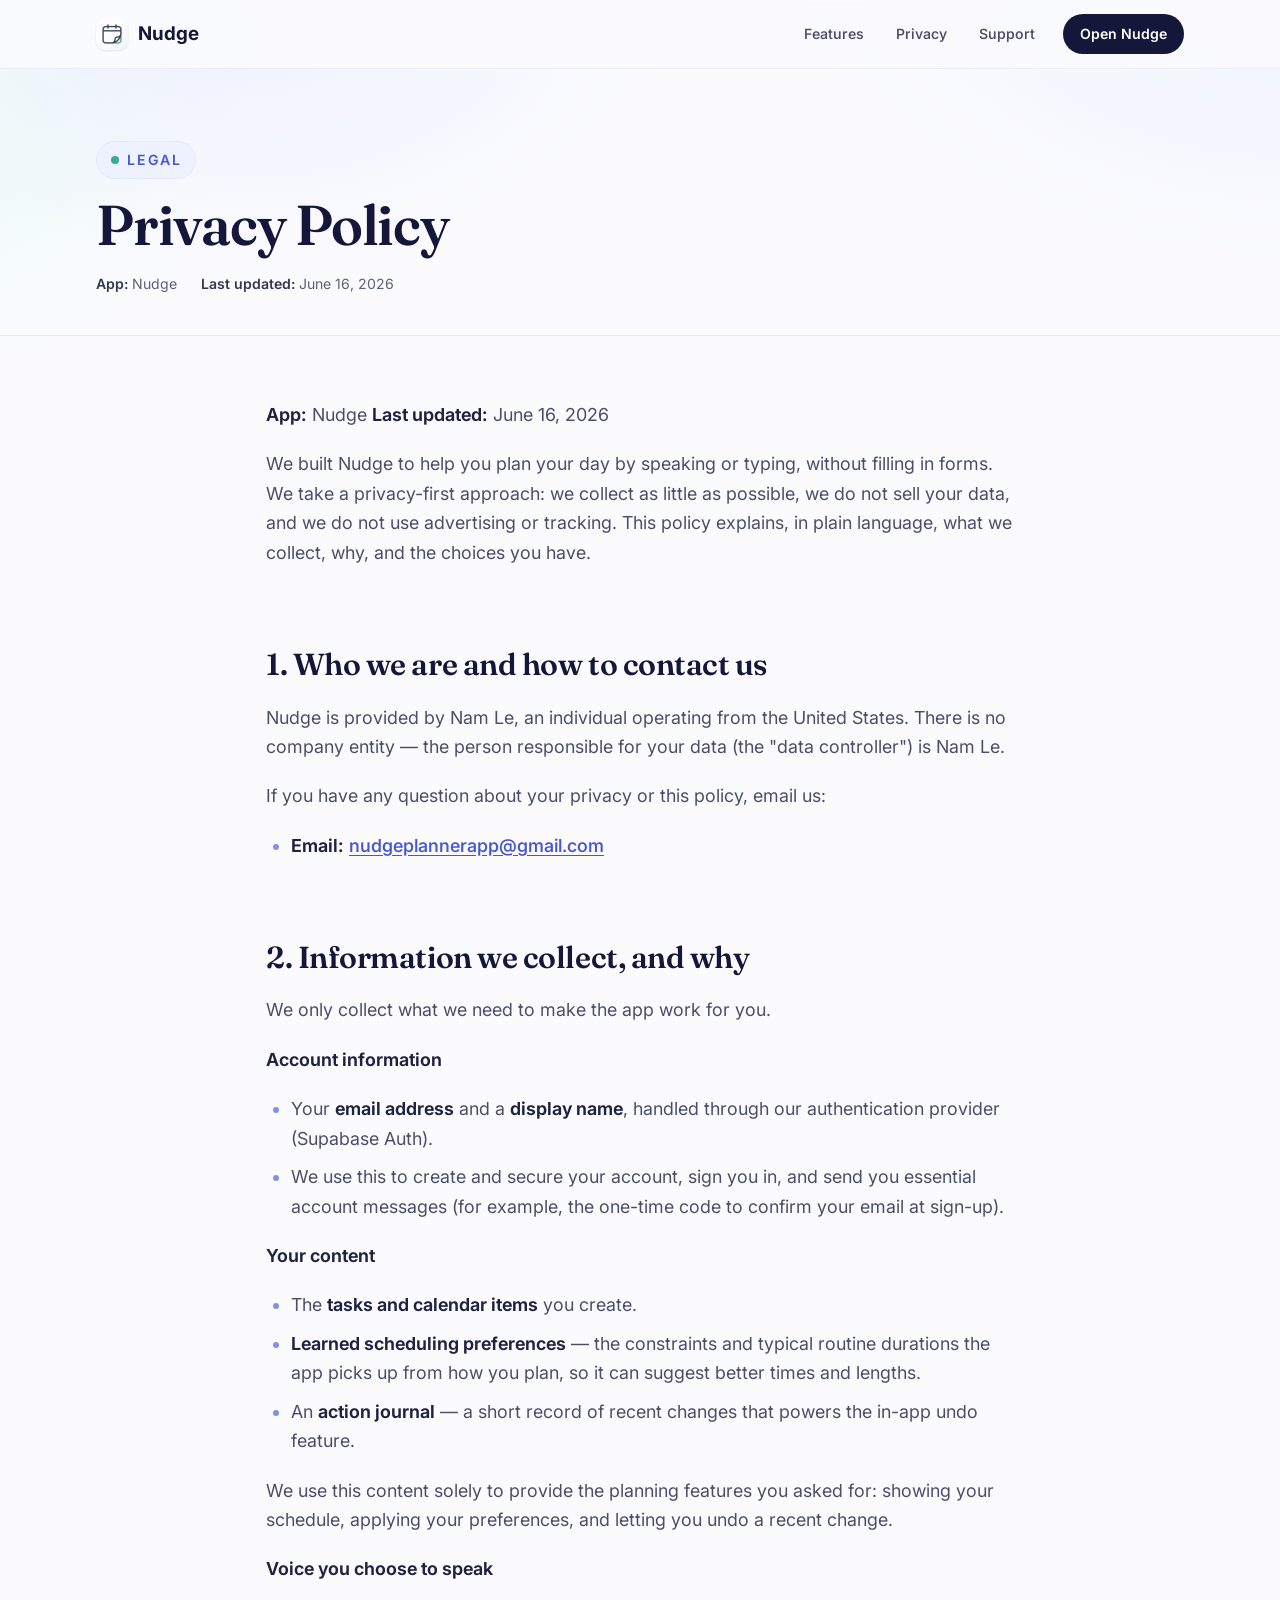
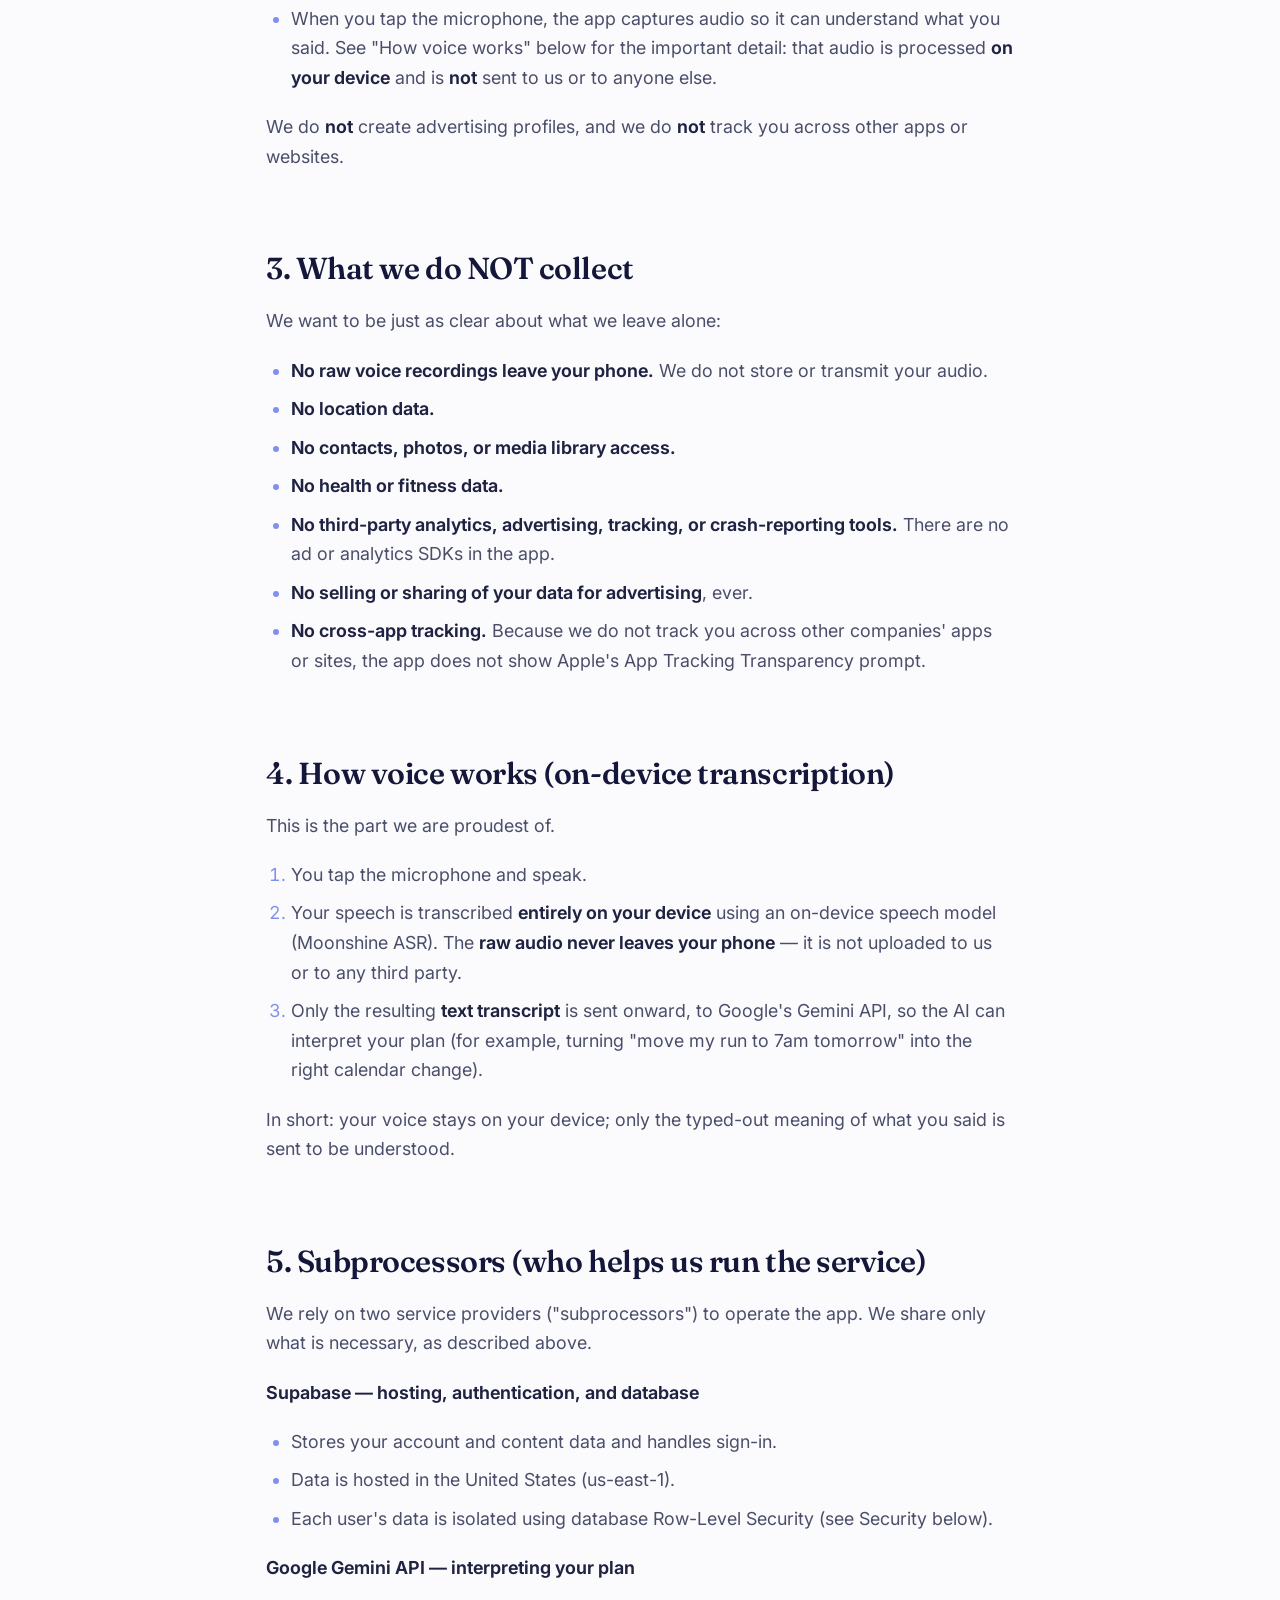
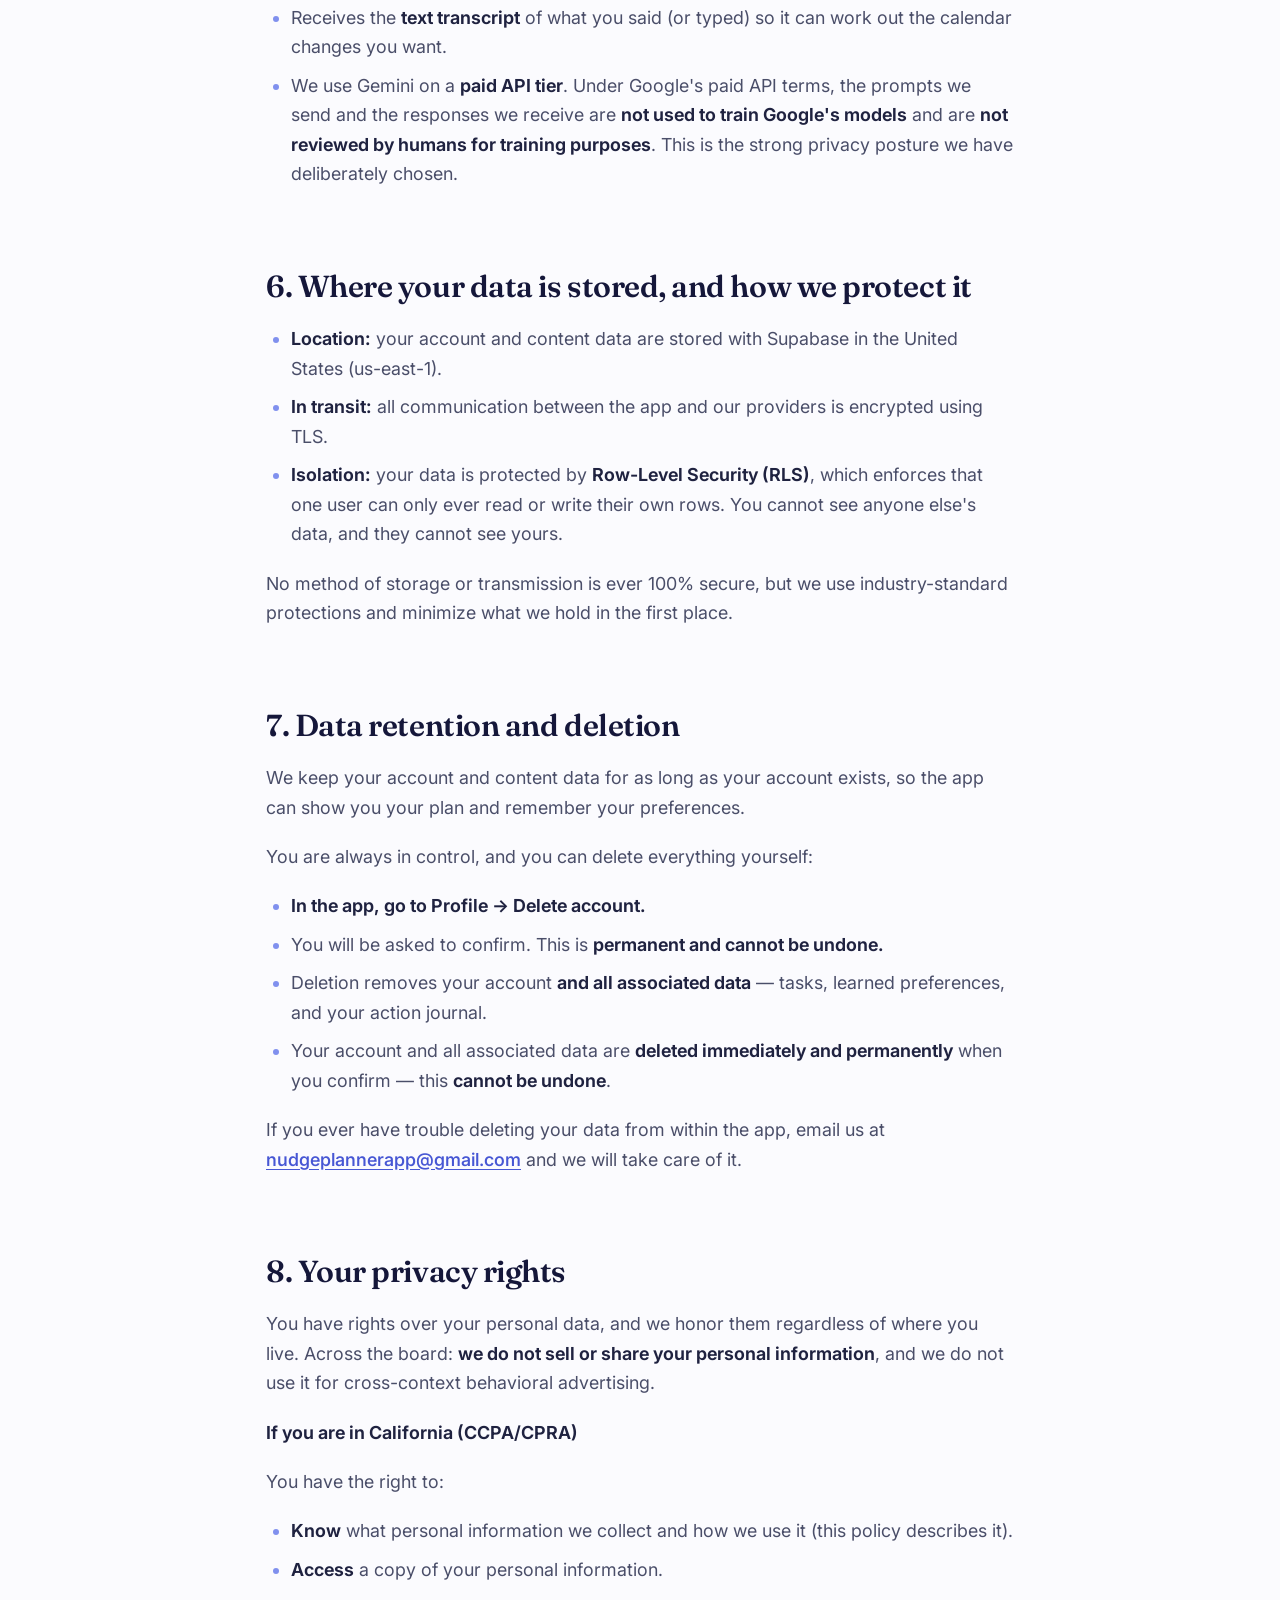
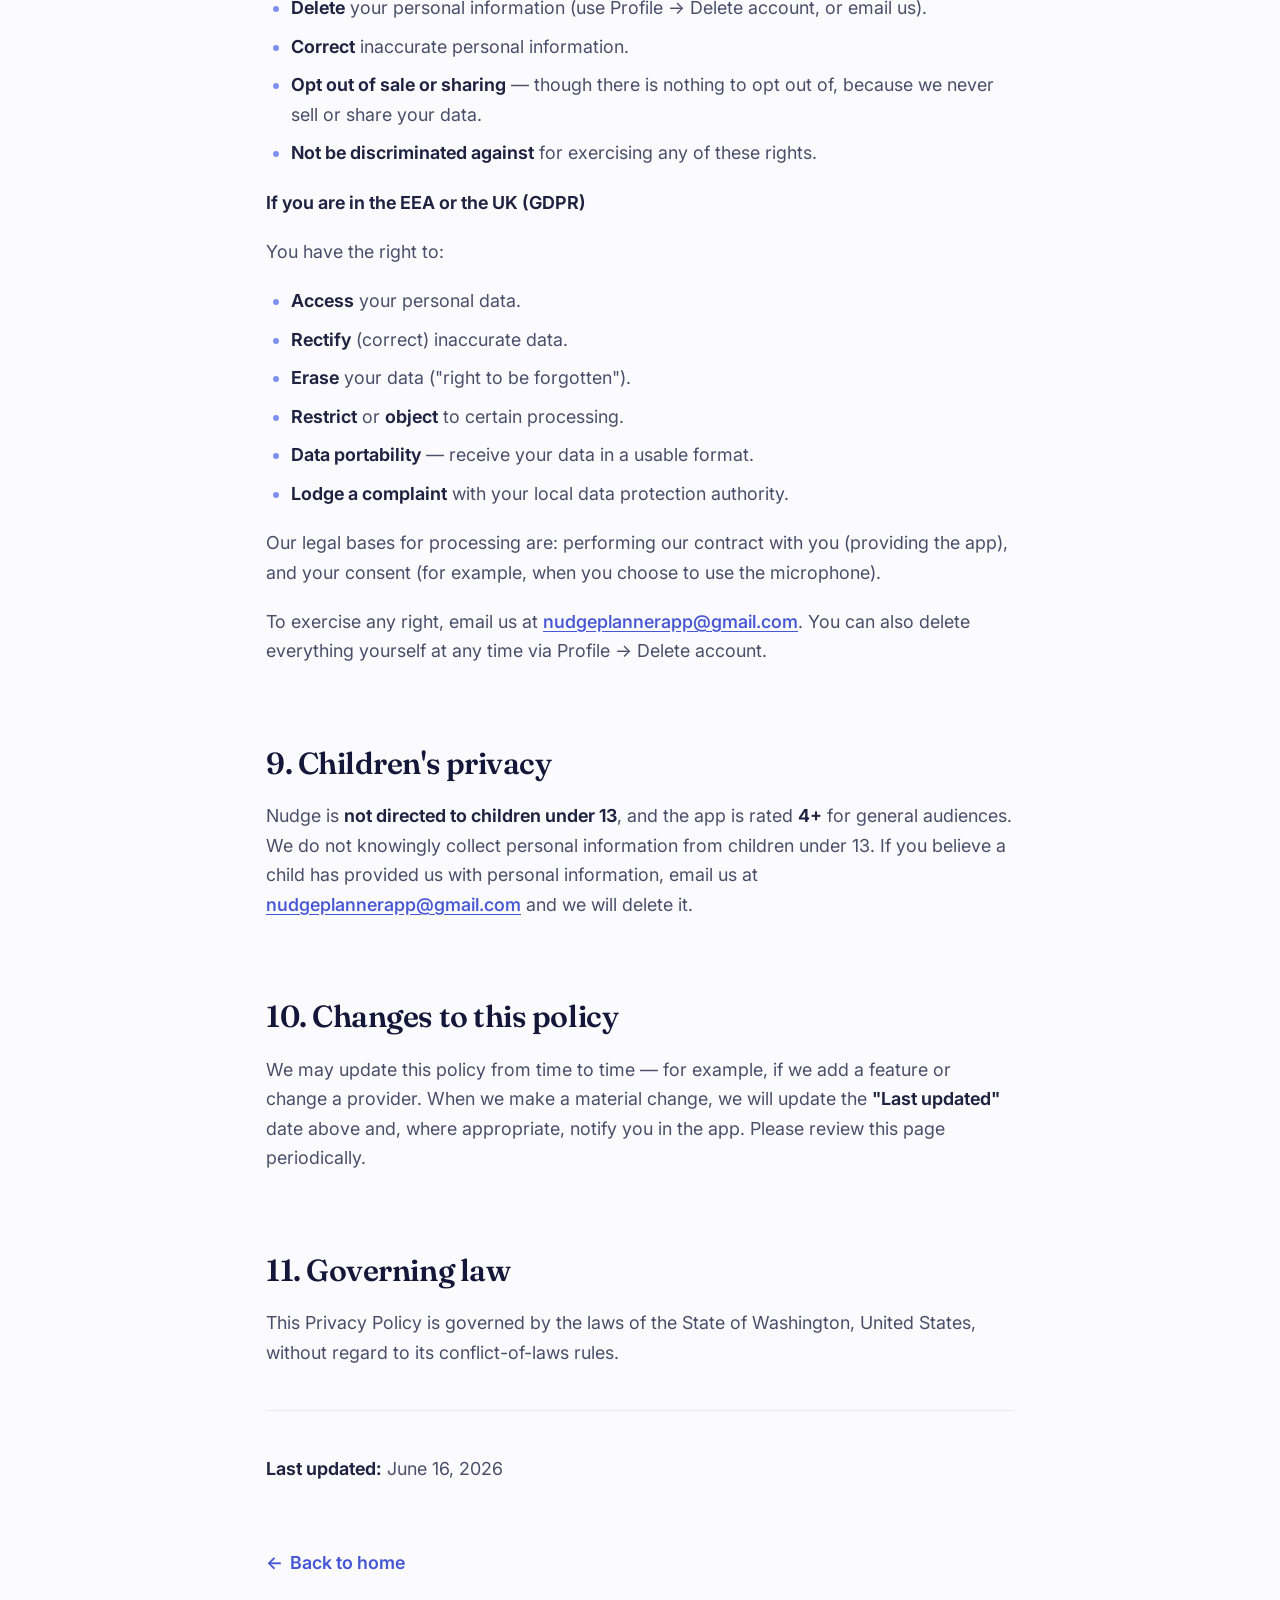
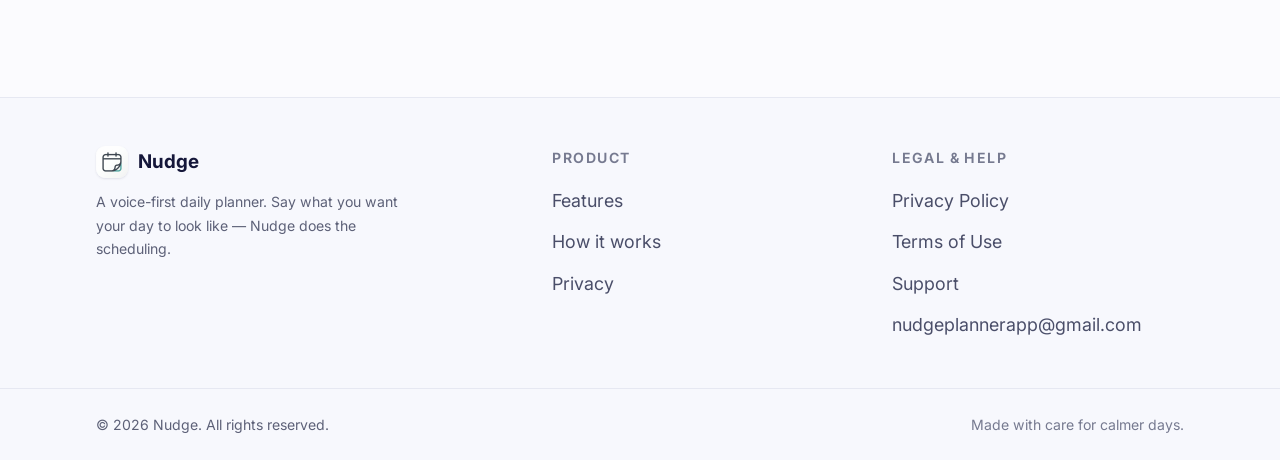
==== privacy.html @ 88c86b54 "Initial publish: Nudge site (privacy, terms, support, landing) Static GitHub Pages site for App Stor" ====
<!doctype html>
<html lang="en">
<head>
  <meta charset="utf-8" />
  <meta name="viewport" content="width=device-width, initial-scale=1" />

  <title>Privacy Policy — Nudge</title>
  <meta name="description" content="How Nudge handles your data: privacy-first, on-device voice transcription, no ads or tracking, and your data never sold." />
  <link rel="canonical" href="https://namle05.github.io/nudge-site/privacy.html" />
  <meta name="theme-color" content="#5E72E4" />
  <meta name="color-scheme" content="light" />

  <link rel="icon" type="image/png" href="assets/favicon.png" sizes="512x512" />
  <link rel="icon" type="image/png" href="assets/favicon-32.png" sizes="32x32" />
  <link rel="apple-touch-icon" href="assets/apple-touch-icon.png" />

  <meta property="og:type" content="article" />
  <meta property="og:site_name" content="Nudge" />
  <meta property="og:title" content="Privacy Policy — Nudge" />
  <meta property="og:description" content="How Nudge handles your data: privacy-first, on-device voice transcription, no ads or tracking, and your data never sold." />
  <meta property="og:url" content="https://namle05.github.io/nudge-site/privacy.html" />
  <meta property="og:image" content="https://namle05.github.io/nudge-site/assets/og-image.png" />
  <meta property="og:image:width" content="1200" />
  <meta property="og:image:height" content="630" />
  <meta property="og:image:alt" content="Nudge — plan your day by voice." />

  <meta name="twitter:card" content="summary_large_image" />
  <meta name="twitter:title" content="Privacy Policy — Nudge" />
  <meta name="twitter:description" content="How Nudge handles your data: privacy-first, on-device voice transcription, no ads or tracking, and your data never sold." />
  <meta name="twitter:image" content="https://namle05.github.io/nudge-site/assets/og-image.png" />
  <meta name="twitter:image:alt" content="Nudge — plan your day by voice." />

  <link rel="preconnect" href="https://fonts.googleapis.com" />
  <link rel="preconnect" href="https://fonts.gstatic.com" crossorigin />
  <link href="https://fonts.googleapis.com/css2?family=Fraunces:ital,opsz,wght@0,9..144,400..650;1,9..144,400..600&family=Inter:wght@400;500;550;600;650;700&display=swap" rel="stylesheet" />

  <link rel="stylesheet" href="styles.css" />
</head>
<body>
  <a class="skip-link" href="#main">Skip to content</a>

  <header class="site-header">
    <div class="container">
      <a class="brand" href="index.html" aria-label="Nudge — home">
        <img src="assets/icon.png" alt="" width="32" height="32" />
        <span>Nudge</span>
      </a>
      <nav class="site-nav" aria-label="Primary">
        <a class="nav-secondary" href="index.html#features">Features</a>
        <a class="nav-secondary" href="privacy.html">Privacy</a>
        <a class="nav-secondary" href="support.html">Support</a>
        <a class="nav-cta" href="index.html">Open Nudge</a>
      </nav>
    </div>
  </header>

  <main id="main">
    <section class="page-hero" aria-labelledby="page-title">
      <div class="container">
        <span class="eyebrow"><span class="dot" aria-hidden="true"></span> Legal</span>
        <h1 id="page-title">Privacy Policy</h1>
        <div class="meta"><span><b>App:</b> Nudge</span><span><b>Last updated:</b> June 16, 2026</span></div>
      </div>
    </section>
    <article class="prose">
<p><strong>App:</strong> Nudge <strong>Last updated:</strong> June 16, 2026</p>
<p>We built Nudge to help you plan your day by speaking or typing, without filling in forms. We take a privacy-first approach: we collect as little as possible, we do not sell your data, and we do not use advertising or tracking. This policy explains, in plain language, what we collect, why, and the choices you have.</p>
<h2>1. Who we are and how to contact us</h2>
<p>Nudge is provided by Nam Le, an individual operating from the United States. There is no company entity — the person responsible for your data (the "data controller") is Nam Le.</p>
<p>If you have any question about your privacy or this policy, email us:</p>
<ul>
<li><strong>Email:</strong> <a href="mailto:nudgeplannerapp@gmail.com">nudgeplannerapp@gmail.com</a></li>
</ul>
<h2>2. Information we collect, and why</h2>
<p>We only collect what we need to make the app work for you.</p>
<p><strong>Account information</strong></p>
<ul>
<li>Your <strong>email address</strong> and a <strong>display name</strong>, handled through our authentication provider (Supabase Auth).</li>
<li>We use this to create and secure your account, sign you in, and send you essential account messages (for example, the one-time code to confirm your email at sign-up).</li>
</ul>
<p><strong>Your content</strong></p>
<ul>
<li>The <strong>tasks and calendar items</strong> you create.</li>
<li><strong>Learned scheduling preferences</strong> — the constraints and typical routine durations the app picks up from how you plan, so it can suggest better times and lengths.</li>
<li>An <strong>action journal</strong> — a short record of recent changes that powers the in-app undo feature.</li>
</ul>
<p>We use this content solely to provide the planning features you asked for: showing your schedule, applying your preferences, and letting you undo a recent change.</p>
<p><strong>Voice you choose to speak</strong></p>
<ul>
<li>When you tap the microphone, the app captures audio so it can understand what you said. See "How voice works" below for the important detail: that audio is processed <strong>on your device</strong> and is <strong>not</strong> sent to us or to anyone else.</li>
</ul>
<p>We do <strong>not</strong> create advertising profiles, and we do <strong>not</strong> track you across other apps or websites.</p>
<h2>3. What we do NOT collect</h2>
<p>We want to be just as clear about what we leave alone:</p>
<ul>
<li><strong>No raw voice recordings leave your phone.</strong> We do not store or transmit your audio.</li>
<li><strong>No location data.</strong></li>
<li><strong>No contacts, photos, or media library access.</strong></li>
<li><strong>No health or fitness data.</strong></li>
<li><strong>No third-party analytics, advertising, tracking, or crash-reporting tools.</strong> There are no ad or analytics SDKs in the app.</li>
<li><strong>No selling or sharing of your data for advertising</strong>, ever.</li>
<li><strong>No cross-app tracking.</strong> Because we do not track you across other companies' apps or sites, the app does not show Apple's App Tracking Transparency prompt.</li>
</ul>
<h2>4. How voice works (on-device transcription)</h2>
<p>This is the part we are proudest of.</p>
<ol>
<li>You tap the microphone and speak.</li>
<li>Your speech is transcribed <strong>entirely on your device</strong> using an on-device speech model (Moonshine ASR). The <strong>raw audio never leaves your phone</strong> — it is not uploaded to us or to any third party.</li>
<li>Only the resulting <strong>text transcript</strong> is sent onward, to Google's Gemini API, so the AI can interpret your plan (for example, turning "move my run to 7am tomorrow" into the right calendar change).</li>
</ol>
<p>In short: your voice stays on your device; only the typed-out meaning of what you said is sent to be understood.</p>
<h2>5. Subprocessors (who helps us run the service)</h2>
<p>We rely on two service providers ("subprocessors") to operate the app. We share only what is necessary, as described above.</p>
<p><strong>Supabase — hosting, authentication, and database</strong></p>
<ul>
<li>Stores your account and content data and handles sign-in.</li>
<li>Data is hosted in the United States (us-east-1).</li>
<li>Each user's data is isolated using database Row-Level Security (see Security below).</li>
</ul>
<p><strong>Google Gemini API — interpreting your plan</strong></p>
<ul>
<li>Receives the <strong>text transcript</strong> of what you said (or typed) so it can work out the calendar changes you want.</li>
<li>We use Gemini on a <strong>paid API tier</strong>. Under Google's paid API terms, the prompts we send and the responses we receive are <strong>not used to train Google's models</strong> and are <strong>not reviewed by humans for training purposes</strong>. This is the strong privacy posture we have deliberately chosen.</li>
</ul>
<h2>6. Where your data is stored, and how we protect it</h2>
<ul>
<li><strong>Location:</strong> your account and content data are stored with Supabase in the United States (us-east-1).</li>
<li><strong>In transit:</strong> all communication between the app and our providers is encrypted using TLS.</li>
<li><strong>Isolation:</strong> your data is protected by <strong>Row-Level Security (RLS)</strong>, which enforces that one user can only ever read or write their own rows. You cannot see anyone else's data, and they cannot see yours.</li>
</ul>
<p>No method of storage or transmission is ever 100% secure, but we use industry-standard protections and minimize what we hold in the first place.</p>
<h2>7. Data retention and deletion</h2>
<p>We keep your account and content data for as long as your account exists, so the app can show you your plan and remember your preferences.</p>
<p>You are always in control, and you can delete everything yourself:</p>
<ul>
<li><strong>In the app, go to Profile → Delete account.</strong></li>
<li>You will be asked to confirm. This is <strong>permanent and cannot be undone.</strong></li>
<li>Deletion removes your account <strong>and all associated data</strong> — tasks, learned preferences, and your action journal.</li>
<li>Your account and all associated data are <strong>deleted immediately and permanently</strong> when you confirm — this <strong>cannot be undone</strong>.</li>
</ul>
<p>If you ever have trouble deleting your data from within the app, email us at <a href="mailto:nudgeplannerapp@gmail.com">nudgeplannerapp@gmail.com</a> and we will take care of it.</p>
<h2>8. Your privacy rights</h2>
<p>You have rights over your personal data, and we honor them regardless of where you live. Across the board: <strong>we do not sell or share your personal information</strong>, and we do not use it for cross-context behavioral advertising.</p>
<p><strong>If you are in California (CCPA/CPRA)</strong></p>
<p>You have the right to:</p>
<ul>
<li><strong>Know</strong> what personal information we collect and how we use it (this policy describes it).</li>
<li><strong>Access</strong> a copy of your personal information.</li>
<li><strong>Delete</strong> your personal information (use Profile → Delete account, or email us).</li>
<li><strong>Correct</strong> inaccurate personal information.</li>
<li><strong>Opt out of sale or sharing</strong> — though there is nothing to opt out of, because we never sell or share your data.</li>
<li><strong>Not be discriminated against</strong> for exercising any of these rights.</li>
</ul>
<p><strong>If you are in the EEA or the UK (GDPR)</strong></p>
<p>You have the right to:</p>
<ul>
<li><strong>Access</strong> your personal data.</li>
<li><strong>Rectify</strong> (correct) inaccurate data.</li>
<li><strong>Erase</strong> your data ("right to be forgotten").</li>
<li><strong>Restrict</strong> or <strong>object</strong> to certain processing.</li>
<li><strong>Data portability</strong> — receive your data in a usable format.</li>
<li><strong>Lodge a complaint</strong> with your local data protection authority.</li>
</ul>
<p>Our legal bases for processing are: performing our contract with you (providing the app), and your consent (for example, when you choose to use the microphone).</p>
<p>To exercise any right, email us at <a href="mailto:nudgeplannerapp@gmail.com">nudgeplannerapp@gmail.com</a>. You can also delete everything yourself at any time via Profile → Delete account.</p>
<h2>9. Children's privacy</h2>
<p>Nudge is <strong>not directed to children under 13</strong>, and the app is rated <strong>4+</strong> for general audiences. We do not knowingly collect personal information from children under 13. If you believe a child has provided us with personal information, email us at <a href="mailto:nudgeplannerapp@gmail.com">nudgeplannerapp@gmail.com</a> and we will delete it.</p>
<h2>10. Changes to this policy</h2>
<p>We may update this policy from time to time — for example, if we add a feature or change a provider. When we make a material change, we will update the <strong>"Last updated"</strong> date above and, where appropriate, notify you in the app. Please review this page periodically.</p>
<h2>11. Governing law</h2>
<p>This Privacy Policy is governed by the laws of the State of Washington, United States, without regard to its conflict-of-laws rules.</p>
<hr />
<p><strong>Last updated:</strong> June 16, 2026</p>
    </article>
    <div class="prose-foot">
      <a href="index.html"><span aria-hidden="true">&larr;</span> Back to home</a>
    </div>

  </main>

  <footer class="site-footer">
    <div class="container">
      <div class="footer-brand">
        <a class="brand" href="index.html" aria-label="Nudge — home">
          <img src="assets/icon.png" alt="" width="32" height="32" />
          <span>Nudge</span>
        </a>
        <p>A voice-first daily planner. Say what you want your day to look like — Nudge does the scheduling.</p>
      </div>
      <nav class="footer-col" aria-label="Product">
        <h4>Product</h4>
        <ul>
          <li><a href="index.html#features">Features</a></li>
          <li><a href="index.html#how-title">How it works</a></li>
          <li><a href="index.html#privacy">Privacy</a></li>
        </ul>
      </nav>
      <nav class="footer-col" aria-label="Legal and help">
        <h4>Legal &amp; help</h4>
        <ul>
          <li><a href="privacy.html">Privacy Policy</a></li>
          <li><a href="terms.html">Terms of Use</a></li>
          <li><a href="support.html">Support</a></li>
          <li><a href="mailto:nudgeplannerapp@gmail.com">nudgeplannerapp@gmail.com</a></li>
        </ul>
      </nav>
    </div>
    <div class="footer-bottom">
      <div class="container">
        <p>&copy; 2026 Nudge. All rights reserved.</p>
        <span class="made">Made with care for calmer days.</span>
      </div>
    </div>
  </footer>
</body>
</html>
---- styles.css ----
/* ==========================================================================
   Nudge — marketing + legal site
   Hand-crafted design system. One stylesheet, no framework.

   Brand: clean near-white canvas, indigo/periwinkle accent (#5E72E4 / #8FA0F0),
   a gentle teal warmth borrowed from the app icon. Tone: calm, inclusive,
   neurodiversity-friendly — generous whitespace, soft pastel gradients,
   big readable type, large rounded shapes.
   Type: Fraunces (display serif, optical) for headings, Inter for body/UI.
   ========================================================================== */

/* ---- 1. Design tokens --------------------------------------------------- */
:root {
  /* Brand */
  --indigo-700: #3A47B8;
  --indigo-600: #4757D4;
  --indigo-500: #5E72E4; /* primary accent */
  --indigo-400: #8090ee;
  --indigo-300: #8FA0F0; /* light accent */
  --indigo-100: #E3E7FE;
  --indigo-050: #EEF1FF;

  --teal-600:   #2F8C77;
  --teal-500:   #3FA88E;
  --teal-300:   #8FD8C7;
  --teal-050:   #E8FBF3;

  /* Ink + surface (near-white canvas, deep slate ink — AA+ on white) */
  --ink-900:    #15173A; /* headings */
  --ink-800:    #1F2240;
  --ink-700:    #34384f; /* strong body */
  --ink-600:    #4A4E69; /* body */
  --ink-500:    #5d6178; /* muted, still >= 4.5:1 on white */
  --ink-400:    #767a90; /* subtle, for large/secondary text */

  --bg:         #FBFBFE; /* page canvas */
  --surface:    #FFFFFF; /* cards */
  --surface-2:  #F5F6FC; /* sunken / alt sections */
  --border:     #E6E8F2;
  --border-2:   #D8DBEC;

  /* Functional */
  --focus:      #2840d0;     /* focus ring — high contrast on light */
  --shadow-sm:  0 1px 2px rgba(21,23,58,.05), 0 1px 3px rgba(21,23,58,.05);
  --shadow-md:  0 10px 30px -12px rgba(21,23,58,.18);
  --shadow-lg:  0 30px 70px -28px rgba(94,114,228,.40);

  /* Type scale — modular, ~1.22 (minor third-ish), fluid via clamp */
  --font-display: "Fraunces", Georgia, "Times New Roman", serif;
  --font-sans: "Inter", -apple-system, BlinkMacSystemFont, "Segoe UI", Roboto,
    Helvetica, Arial, sans-serif;

  --step--1: clamp(0.82rem, 0.80rem + 0.10vw, 0.88rem);
  --step-0:  clamp(1.00rem, 0.96rem + 0.20vw, 1.125rem);
  --step-1:  clamp(1.20rem, 1.12rem + 0.40vw, 1.45rem);
  --step-2:  clamp(1.45rem, 1.30rem + 0.75vw, 1.95rem);
  --step-3:  clamp(1.80rem, 1.55rem + 1.25vw, 2.70rem);
  --step-4:  clamp(2.20rem, 1.75rem + 2.20vw, 3.70rem);
  --step-5:  clamp(2.70rem, 2.00rem + 3.40vw, 4.90rem);

  /* Spacing scale (rem) */
  --sp-1: 0.25rem;
  --sp-2: 0.5rem;
  --sp-3: 0.75rem;
  --sp-4: 1rem;
  --sp-5: 1.5rem;
  --sp-6: 2rem;
  --sp-7: 3rem;
  --sp-8: 4rem;
  --sp-9: 6rem;
  --sp-10: 8rem;

  /* Radii */
  --r-sm: 10px;
  --r-md: 16px;
  --r-lg: 24px;
  --r-xl: 32px;
  --r-pill: 999px;

  /* Layout */
  --measure: 68ch;        /* prose width for legal pages */
  --container: 72rem;     /* ~1152px wide marketing container */
  --container-narrow: 48rem;
}

/* ---- 2. Reset / base ---------------------------------------------------- */
*,
*::before,
*::after { box-sizing: border-box; }

* { margin: 0; }

html {
  -webkit-text-size-adjust: 100%;
  scroll-behavior: smooth;
  /* offset anchor scrolling so headings clear the sticky header */
  scroll-padding-top: 5.5rem;
}

body {
  font-family: var(--font-sans);
  font-size: var(--step-0);
  line-height: 1.65;
  color: var(--ink-600);
  background-color: var(--bg);
  /* soft, calm ambient gradient blooms — barely-there pastels */
  background-image:
    radial-gradient(60rem 40rem at 102% -8%, var(--indigo-050) 0%, rgba(238,241,255,0) 55%),
    radial-gradient(48rem 38rem at -10% 8%, var(--teal-050) 0%, rgba(232,251,243,0) 50%);
  background-repeat: no-repeat;
  background-attachment: fixed;
  -webkit-font-smoothing: antialiased;
  -moz-osx-font-smoothing: grayscale;
  text-rendering: optimizeLegibility;
  font-feature-settings: "kern", "liga", "calt";
  min-height: 100vh;
}

img,
picture,
svg { display: block; max-width: 100%; }

a { color: var(--indigo-600); text-underline-offset: 0.18em; }
a:hover { color: var(--indigo-700); }

ul, ol { padding-left: 1.3em; }

strong, b { color: var(--ink-800); font-weight: 650; }

:focus-visible {
  outline: 3px solid var(--focus);
  outline-offset: 3px;
  border-radius: 6px;
}

/* skip link for keyboard / screen-reader users */
.skip-link {
  position: absolute;
  left: var(--sp-4);
  top: -4rem;
  z-index: 100;
  background: var(--ink-900);
  color: #fff;
  padding: 0.6rem 1rem;
  border-radius: var(--r-sm);
  font-weight: 600;
  text-decoration: none;
  transition: top 0.18s ease;
}
.skip-link:focus { top: var(--sp-4); color: #fff; }

.sr-only {
  position: absolute;
  width: 1px; height: 1px;
  padding: 0; margin: -1px;
  overflow: hidden; clip: rect(0 0 0 0);
  white-space: nowrap; border: 0;
}

/* ---- 3. Layout primitives ---------------------------------------------- */
.container {
  width: 100%;
  max-width: var(--container);
  margin-inline: auto;
  padding-inline: var(--sp-5);
}
@media (min-width: 48rem) {
  .container { padding-inline: var(--sp-6); }
}

.section { padding-block: clamp(3rem, 7vw, 6rem); }

/* ---- 4. Header / nav ---------------------------------------------------- */
.site-header {
  position: sticky;
  top: 0;
  z-index: 50;
  background: color-mix(in srgb, var(--bg) 82%, transparent);
  -webkit-backdrop-filter: saturate(160%) blur(14px);
  backdrop-filter: saturate(160%) blur(14px);
  border-bottom: 1px solid color-mix(in srgb, var(--border) 70%, transparent);
}
.site-header .container {
  display: flex;
  align-items: center;
  justify-content: space-between;
  gap: var(--sp-4);
  min-height: 4.25rem;
}
.brand {
  display: inline-flex;
  align-items: center;
  gap: 0.65rem;
  font-weight: 700;
  font-size: 1.18rem;
  letter-spacing: -0.01em;
  color: var(--ink-900);
  text-decoration: none;
}
.brand:hover { color: var(--ink-900); }
.brand img {
  width: 2rem;
  height: 2rem;
  border-radius: 9px;
  box-shadow: var(--shadow-sm);
}
.brand span { line-height: 1; }

.site-nav {
  display: flex;
  align-items: center;
  gap: clamp(0.5rem, 2vw, 1.75rem);
}
.site-nav a {
  color: var(--ink-600);
  text-decoration: none;
  font-weight: 550;
  font-size: var(--step--1);
  padding: 0.4rem 0.2rem;
  border-radius: 8px;
}
.site-nav a:hover { color: var(--indigo-600); }
.site-nav .nav-cta {
  background: var(--ink-900);
  color: #fff;
  padding: 0.55rem 1.05rem;
  border-radius: var(--r-pill);
  font-weight: 600;
}
.site-nav .nav-cta:hover {
  background: var(--indigo-600);
  color: #fff;
}
/* hide secondary links on very small screens, keep brand + CTA */
@media (max-width: 30rem) {
  .site-nav .nav-secondary { display: none; }
}

/* ---- 5. Buttons --------------------------------------------------------- */
.btn {
  display: inline-flex;
  align-items: center;
  justify-content: center;
  gap: 0.55rem;
  font-family: var(--font-sans);
  font-weight: 600;
  font-size: var(--step-0);
  line-height: 1;
  padding: 0.95rem 1.6rem;
  border-radius: var(--r-pill);
  border: 1px solid transparent;
  text-decoration: none;
  cursor: pointer;
  transition: transform 0.18s ease, background-color 0.18s ease,
    box-shadow 0.18s ease, border-color 0.18s ease, color 0.18s ease;
}
.btn-primary {
  background: var(--indigo-500);
  color: #fff;
  box-shadow: var(--shadow-md);
}
.btn-primary:hover {
  background: var(--indigo-600);
  color: #fff;
  transform: translateY(-2px);
  box-shadow: var(--shadow-lg);
}
.btn-ghost {
  background: var(--surface);
  color: var(--ink-800);
  border-color: var(--border-2);
}
.btn-ghost:hover {
  color: var(--ink-900);
  border-color: var(--indigo-300);
  background: #fff;
  transform: translateY(-2px);
}
.btn .arrow { transition: transform 0.18s ease; }
.btn:hover .arrow { transform: translateX(3px); }

/* ---- 6. Hero ------------------------------------------------------------ */
.hero { position: relative; overflow: hidden; }
.hero .container {
  display: grid;
  gap: clamp(2.5rem, 6vw, 4.5rem);
  padding-block: clamp(3rem, 8vw, 6.5rem) clamp(3rem, 7vw, 5.5rem);
}
@media (min-width: 60rem) {
  .hero .container {
    grid-template-columns: 1.05fr 0.95fr;
    align-items: center;
  }
}

.eyebrow {
  display: inline-flex;
  align-items: center;
  gap: 0.55rem;
  font-size: var(--step--1);
  font-weight: 600;
  letter-spacing: 0.12em;
  text-transform: uppercase;
  color: var(--indigo-600);
  background: var(--indigo-050);
  border: 1px solid var(--indigo-100);
  padding: 0.4rem 0.85rem;
  border-radius: var(--r-pill);
}
.eyebrow .dot {
  width: 0.5rem; height: 0.5rem; border-radius: 50%;
  background: var(--teal-500);
}

.hero h1 {
  font-family: var(--font-display);
  font-weight: 600;
  font-optical-sizing: auto;
  font-size: var(--step-5);
  line-height: 1.04;
  letter-spacing: -0.025em;
  color: var(--ink-900);
  margin-top: var(--sp-5);
}
.hero h1 .hl { color: var(--indigo-500); font-style: italic; }

.hero .lede {
  font-size: var(--step-1);
  line-height: 1.55;
  color: var(--ink-600);
  margin-top: var(--sp-5);
  max-width: 34ch;
}
.hero .cta-row {
  display: flex;
  flex-wrap: wrap;
  gap: var(--sp-4);
  margin-top: var(--sp-6);
}
.hero .reassure {
  margin-top: var(--sp-5);
  font-size: var(--step--1);
  color: var(--ink-500);
  display: inline-flex;
  align-items: center;
  gap: 0.5rem;
}
.hero .reassure svg { flex: none; }

/* ---- 6b. Hero visual: pure-CSS phone mockup ----------------------------- */
.hero-visual {
  position: relative;
  display: grid;
  place-items: center;
  isolation: isolate;
}
.hero-visual::before {
  /* soft halo behind the phone */
  content: "";
  position: absolute;
  inset: -8% -4%;
  z-index: -1;
  background:
    radial-gradient(40% 50% at 50% 42%, var(--indigo-100) 0%, rgba(227,231,254,0) 70%),
    radial-gradient(45% 42% at 72% 78%, var(--teal-050) 0%, rgba(232,251,243,0) 70%);
  filter: blur(2px);
}

.phone {
  width: min(20rem, 78vw);
  aspect-ratio: 9 / 18.6;
  background: linear-gradient(160deg, #fff 0%, #fbfbff 100%);
  border-radius: 2.6rem;
  border: 1px solid var(--border);
  box-shadow:
    0 2px 4px rgba(21,23,58,.04),
    0 40px 80px -34px rgba(94,114,228,.45),
    inset 0 1px 0 rgba(255,255,255,.9);
  padding: 0.7rem;
  position: relative;
}
.phone::after {
  /* speaker notch */
  content: "";
  position: absolute;
  top: 1.15rem;
  left: 50%;
  transform: translateX(-50%);
  width: 32%;
  height: 0.42rem;
  border-radius: var(--r-pill);
  background: var(--border-2);
}
.phone-screen {
  height: 100%;
  border-radius: 2rem;
  background: var(--surface-2);
  padding: 2rem 1.05rem 1.05rem;
  display: flex;
  flex-direction: column;
  overflow: hidden;
}
.phone-day {
  font-size: 0.72rem;
  font-weight: 600;
  letter-spacing: 0.04em;
  text-transform: uppercase;
  color: var(--ink-400);
}
.phone-title {
  font-family: var(--font-display);
  font-weight: 600;
  font-size: 1.15rem;
  color: var(--ink-900);
  margin-top: 0.1rem;
  margin-bottom: 0.9rem;
  letter-spacing: -0.01em;
}
.task {
  display: flex;
  align-items: center;
  gap: 0.7rem;
  background: var(--surface);
  border: 1px solid var(--border);
  border-radius: 14px;
  padding: 0.65rem 0.75rem;
  margin-bottom: 0.55rem;
  box-shadow: var(--shadow-sm);
}
.task .tick {
  width: 1.15rem; height: 1.15rem;
  border-radius: 7px;
  border: 2px solid var(--border-2);
  flex: none;
}
.task.done .tick {
  background: var(--teal-500);
  border-color: var(--teal-500);
  position: relative;
}
.task.done .tick::after {
  content: "";
  position: absolute;
  left: 0.32rem; top: 0.13rem;
  width: 0.28rem; height: 0.55rem;
  border: solid #fff;
  border-width: 0 2px 2px 0;
  transform: rotate(42deg);
}
.task .body { flex: 1 1 auto; min-width: 0; }
.task .t-name {
  font-size: 0.86rem; font-weight: 600; color: var(--ink-800);
  white-space: nowrap; overflow: hidden; text-overflow: ellipsis;
}
.task.done .t-name { color: var(--ink-400); text-decoration: line-through; }
.task .t-time { font-size: 0.72rem; color: var(--ink-400); }
.task .stripe {
  width: 0.28rem; align-self: stretch; border-radius: var(--r-pill);
  background: var(--indigo-300);
}
.task .stripe.teal { background: var(--teal-300); }
.task .stripe.deep { background: var(--indigo-500); }

.phone-mic {
  margin-top: auto;
  display: flex;
  align-items: center;
  gap: 0.6rem;
  background: var(--ink-900);
  color: #fff;
  border-radius: var(--r-pill);
  padding: 0.6rem 0.8rem;
  font-size: 0.8rem;
  font-weight: 550;
}
.phone-mic .mic-dot {
  width: 1.7rem; height: 1.7rem; border-radius: 50%; flex: none;
  background: var(--indigo-500);
  display: grid; place-items: center;
  position: relative;
}
.phone-mic .mic-dot svg { width: 0.85rem; height: 0.85rem; }
/* gentle listening pulse */
.phone-mic .mic-dot::before {
  content: "";
  position: absolute; inset: 0; border-radius: 50%;
  box-shadow: 0 0 0 0 rgba(94,114,228,.55);
  animation: pulse 2.6s ease-out infinite;
}
@keyframes pulse {
  0%   { box-shadow: 0 0 0 0 rgba(94,114,228,.5); }
  70%  { box-shadow: 0 0 0 0.7rem rgba(94,114,228,0); }
  100% { box-shadow: 0 0 0 0 rgba(94,114,228,0); }
}
.phone-quote {
  font-size: 0.78rem; color: var(--ink-500); font-style: italic;
  margin: 0.1rem 0 0.7rem; line-height: 1.4;
}
.phone-quote b { color: var(--indigo-600); font-style: normal; font-weight: 600; }

/* entrance: gentle rise/fade */
.rise { opacity: 0; transform: translateY(14px); animation: rise 0.8s cubic-bezier(.2,.7,.2,1) forwards; }
.rise.d1 { animation-delay: 0.05s; }
.rise.d2 { animation-delay: 0.13s; }
.rise.d3 { animation-delay: 0.21s; }
.rise.d4 { animation-delay: 0.29s; }
@keyframes rise { to { opacity: 1; transform: none; } }

/* ---- 7. Feature sections ------------------------------------------------ */
.section-head { max-width: 44rem; }
.section-head .kicker {
  font-size: var(--step--1);
  font-weight: 600;
  letter-spacing: 0.12em;
  text-transform: uppercase;
  color: var(--teal-600);
}
.section-head h2 {
  font-family: var(--font-display);
  font-weight: 600;
  font-size: var(--step-3);
  line-height: 1.12;
  letter-spacing: -0.02em;
  color: var(--ink-900);
  margin-top: var(--sp-3);
}
.section-head p {
  font-size: var(--step-1);
  color: var(--ink-600);
  margin-top: var(--sp-4);
}

.features {
  display: grid;
  gap: var(--sp-5);
  margin-top: var(--sp-7);
}
@media (min-width: 52rem) {
  .features { grid-template-columns: repeat(3, 1fr); gap: var(--sp-5); }
}

.feature {
  background: var(--surface);
  border: 1px solid var(--border);
  border-radius: var(--r-lg);
  padding: clamp(1.5rem, 3vw, 2.2rem);
  box-shadow: var(--shadow-sm);
  transition: transform 0.22s ease, box-shadow 0.22s ease, border-color 0.22s ease;
}
.feature:hover {
  transform: translateY(-4px);
  box-shadow: var(--shadow-md);
  border-color: var(--indigo-100);
}
.feature .glyph {
  width: 3rem; height: 3rem;
  border-radius: 14px;
  display: grid; place-items: center;
  margin-bottom: var(--sp-4);
  color: var(--indigo-600);
  background: var(--indigo-050);
  border: 1px solid var(--indigo-100);
}
.feature.teal .glyph {
  color: var(--teal-600);
  background: var(--teal-050);
  border-color: color-mix(in srgb, var(--teal-300) 50%, #fff);
}
.feature .glyph svg { width: 1.5rem; height: 1.5rem; }
.feature h3 {
  font-family: var(--font-display);
  font-size: var(--step-1);
  font-weight: 600;
  letter-spacing: -0.01em;
  color: var(--ink-900);
  line-height: 1.2;
}
.feature p {
  margin-top: var(--sp-3);
  color: var(--ink-600);
  font-size: var(--step-0);
}

/* alternating "how it works" band */
.band {
  background: var(--surface-2);
  border-block: 1px solid var(--border);
}
.steps {
  display: grid;
  gap: var(--sp-5);
  margin-top: var(--sp-7);
  counter-reset: step;
}
@media (min-width: 52rem) {
  .steps { grid-template-columns: repeat(3, 1fr); }
}
.step {
  position: relative;
  padding-top: var(--sp-5);
  border-top: 2px solid var(--border-2);
}
.step::before {
  counter-increment: step;
  content: counter(step, decimal-leading-zero);
  font-family: var(--font-display);
  font-weight: 600;
  font-size: var(--step-1);
  color: var(--indigo-500);
  letter-spacing: 0.02em;
}
.step h3 {
  font-size: var(--step-1);
  font-weight: 650;
  color: var(--ink-900);
  margin-top: var(--sp-2);
  letter-spacing: -0.01em;
}
.step p { margin-top: var(--sp-2); color: var(--ink-600); }

/* privacy highlight */
.assurance {
  display: grid;
  gap: var(--sp-6);
  align-items: center;
}
@media (min-width: 56rem) {
  .assurance { grid-template-columns: 0.9fr 1.1fr; gap: var(--sp-8); }
}
.assurance .card {
  background: linear-gradient(160deg, var(--indigo-500), var(--indigo-700));
  color: #fff;
  border-radius: var(--r-xl);
  padding: clamp(1.8rem, 4vw, 3rem);
  box-shadow: var(--shadow-lg);
}
.assurance .card .lock {
  width: 3.2rem; height: 3.2rem;
  border-radius: 16px;
  background: rgba(255,255,255,.16);
  display: grid; place-items: center;
  margin-bottom: var(--sp-4);
}
.assurance .card h2 {
  font-family: var(--font-display);
  font-weight: 600;
  font-size: var(--step-2);
  line-height: 1.15;
  color: #fff;
  letter-spacing: -0.015em;
}
.assurance .card p {
  margin-top: var(--sp-4);
  color: rgba(255,255,255,.86);
  font-size: var(--step-0);
}
.assurance .card a {
  color: #fff;
  font-weight: 600;
  text-decoration-color: rgba(255,255,255,.45);
}
.checklist { list-style: none; padding: 0; display: grid; gap: var(--sp-4); }
.checklist li {
  display: grid;
  grid-template-columns: auto 1fr;
  gap: var(--sp-4);
  align-items: start;
}
.checklist .ck {
  width: 1.9rem; height: 1.9rem; flex: none;
  border-radius: 9px;
  background: var(--teal-050);
  border: 1px solid color-mix(in srgb, var(--teal-300) 55%, #fff);
  color: var(--teal-600);
  display: grid; place-items: center;
  margin-top: 0.15rem;
}
.checklist .ck svg { width: 1.05rem; height: 1.05rem; }
.checklist h3 {
  font-size: var(--step-0);
  font-weight: 650;
  color: var(--ink-900);
}
.checklist p { color: var(--ink-600); font-size: var(--step-0); margin-top: 0.1rem; }

/* closing CTA */
.cta-band { text-align: center; }
.cta-band .inner {
  background: var(--surface);
  border: 1px solid var(--border);
  border-radius: var(--r-xl);
  padding: clamp(2.2rem, 6vw, 4rem);
  box-shadow: var(--shadow-md);
  position: relative;
  overflow: hidden;
}
.cta-band .inner::before {
  content: "";
  position: absolute; inset: 0; z-index: 0;
  background:
    radial-gradient(36rem 18rem at 50% -30%, var(--indigo-050) 0%, rgba(238,241,255,0) 70%);
}
.cta-band .inner > * { position: relative; z-index: 1; }
.cta-band h2 {
  font-family: var(--font-display);
  font-weight: 600;
  font-size: var(--step-3);
  letter-spacing: -0.02em;
  color: var(--ink-900);
  line-height: 1.1;
}
.cta-band p {
  font-size: var(--step-1);
  color: var(--ink-600);
  margin: var(--sp-4) auto 0;
  max-width: 40ch;
}
.cta-band .cta-row {
  display: flex; flex-wrap: wrap; gap: var(--sp-4);
  justify-content: center; margin-top: var(--sp-6);
}

/* ---- 8. Footer ---------------------------------------------------------- */
.site-footer {
  border-top: 1px solid var(--border);
  background: color-mix(in srgb, var(--surface-2) 70%, var(--bg));
  margin-top: var(--sp-8);
}
.site-footer .container {
  display: grid;
  gap: var(--sp-6);
  padding-block: var(--sp-7);
}
@media (min-width: 44rem) {
  .site-footer .container {
    grid-template-columns: 1.4fr 1fr 1fr;
    gap: var(--sp-7);
  }
}
.footer-brand .brand { margin-bottom: var(--sp-3); }
.footer-brand p {
  font-size: var(--step--1);
  color: var(--ink-500);
  max-width: 34ch;
}
.footer-col h4 {
  font-size: var(--step--1);
  text-transform: uppercase;
  letter-spacing: 0.1em;
  color: var(--ink-400);
  font-weight: 650;
  margin-bottom: var(--sp-4);
}
.footer-col ul { list-style: none; padding: 0; display: grid; gap: var(--sp-3); }
.footer-col a {
  color: var(--ink-600);
  text-decoration: none;
  font-size: var(--step-0);
}
.footer-col a:hover { color: var(--indigo-600); }
.footer-bottom {
  border-top: 1px solid var(--border);
}
.footer-bottom .container {
  display: flex;
  flex-wrap: wrap;
  align-items: center;
  justify-content: space-between;
  gap: var(--sp-3);
  padding-block: var(--sp-5);
}
.footer-bottom p { font-size: var(--step--1); color: var(--ink-500); }
.footer-bottom .made {
  font-size: var(--step--1); color: var(--ink-400);
  display: inline-flex; align-items: center; gap: 0.4rem;
}

/* ---- 9. Legal / prose pages -------------------------------------------- */
.page-hero {
  border-bottom: 1px solid var(--border);
  background:
    radial-gradient(46rem 26rem at 18% -20%, var(--indigo-050) 0%, rgba(238,241,255,0) 60%);
}
.page-hero .container { padding-block: clamp(2.5rem, 7vw, 4.5rem) clamp(1.5rem, 4vw, 2.5rem); }
.page-hero .eyebrow { margin-bottom: var(--sp-4); }
.page-hero h1 {
  font-family: var(--font-display);
  font-weight: 600;
  font-size: var(--step-4);
  letter-spacing: -0.022em;
  line-height: 1.08;
  color: var(--ink-900);
}
.page-hero .meta {
  margin-top: var(--sp-4);
  display: flex; flex-wrap: wrap; gap: var(--sp-2) var(--sp-5);
  font-size: var(--step--1);
  color: var(--ink-500);
}
.page-hero .meta b { color: var(--ink-700); font-weight: 600; }

.prose {
  max-width: var(--measure);
  margin-inline: auto;
  padding-block: clamp(2.5rem, 6vw, 4rem);
}
.prose > * + * { margin-top: 1.1em; }
.prose h2 {
  font-family: var(--font-display);
  font-weight: 600;
  font-size: var(--step-2);
  line-height: 1.2;
  letter-spacing: -0.015em;
  color: var(--ink-900);
  margin-top: 2.4em;
  padding-top: 0.2em;
}
.prose h2:first-child { margin-top: 0; }
.prose h3 {
  font-size: var(--step-1);
  font-weight: 650;
  color: var(--ink-900);
  margin-top: 1.8em;
  letter-spacing: -0.01em;
}
.prose p { color: var(--ink-600); }
.prose ul, .prose ol { color: var(--ink-600); padding-left: 1.4em; }
.prose li { margin-top: 0.5em; }
.prose li::marker { color: var(--indigo-400); }
.prose a { font-weight: 550; }
.prose hr {
  border: none;
  border-top: 1px solid var(--border);
  margin-block: 2.4em;
}
.prose strong { color: var(--ink-800); }
/* lead paragraph right after the page hero reads a touch larger */
.prose .lead {
  font-size: var(--step-1);
  color: var(--ink-700);
  line-height: 1.6;
}
/* contact callout used inside support/legal */
.callout {
  background: var(--surface);
  border: 1px solid var(--border);
  border-left: 4px solid var(--indigo-500);
  border-radius: var(--r-md);
  padding: var(--sp-5);
  box-shadow: var(--shadow-sm);
}
.callout p { margin-top: 0; }

/* a "back to top / home" affordance under prose */
.prose-foot {
  max-width: var(--measure);
  margin: 0 auto;
  padding-bottom: clamp(2rem, 5vw, 3.5rem);
}
.prose-foot a {
  display: inline-flex; align-items: center; gap: 0.45rem;
  font-weight: 600; text-decoration: none;
  color: var(--indigo-600);
}
.prose-foot a:hover { gap: 0.7rem; color: var(--indigo-700); }

/* ---- 10. Motion preferences -------------------------------------------- */
@media (prefers-reduced-motion: reduce) {
  html { scroll-behavior: auto; }
  *,
  *::before,
  *::after {
    animation-duration: 0.001ms !important;
    animation-iteration-count: 1 !important;
    transition-duration: 0.001ms !important;
    scroll-behavior: auto !important;
  }
  .rise { opacity: 1; transform: none; }
}
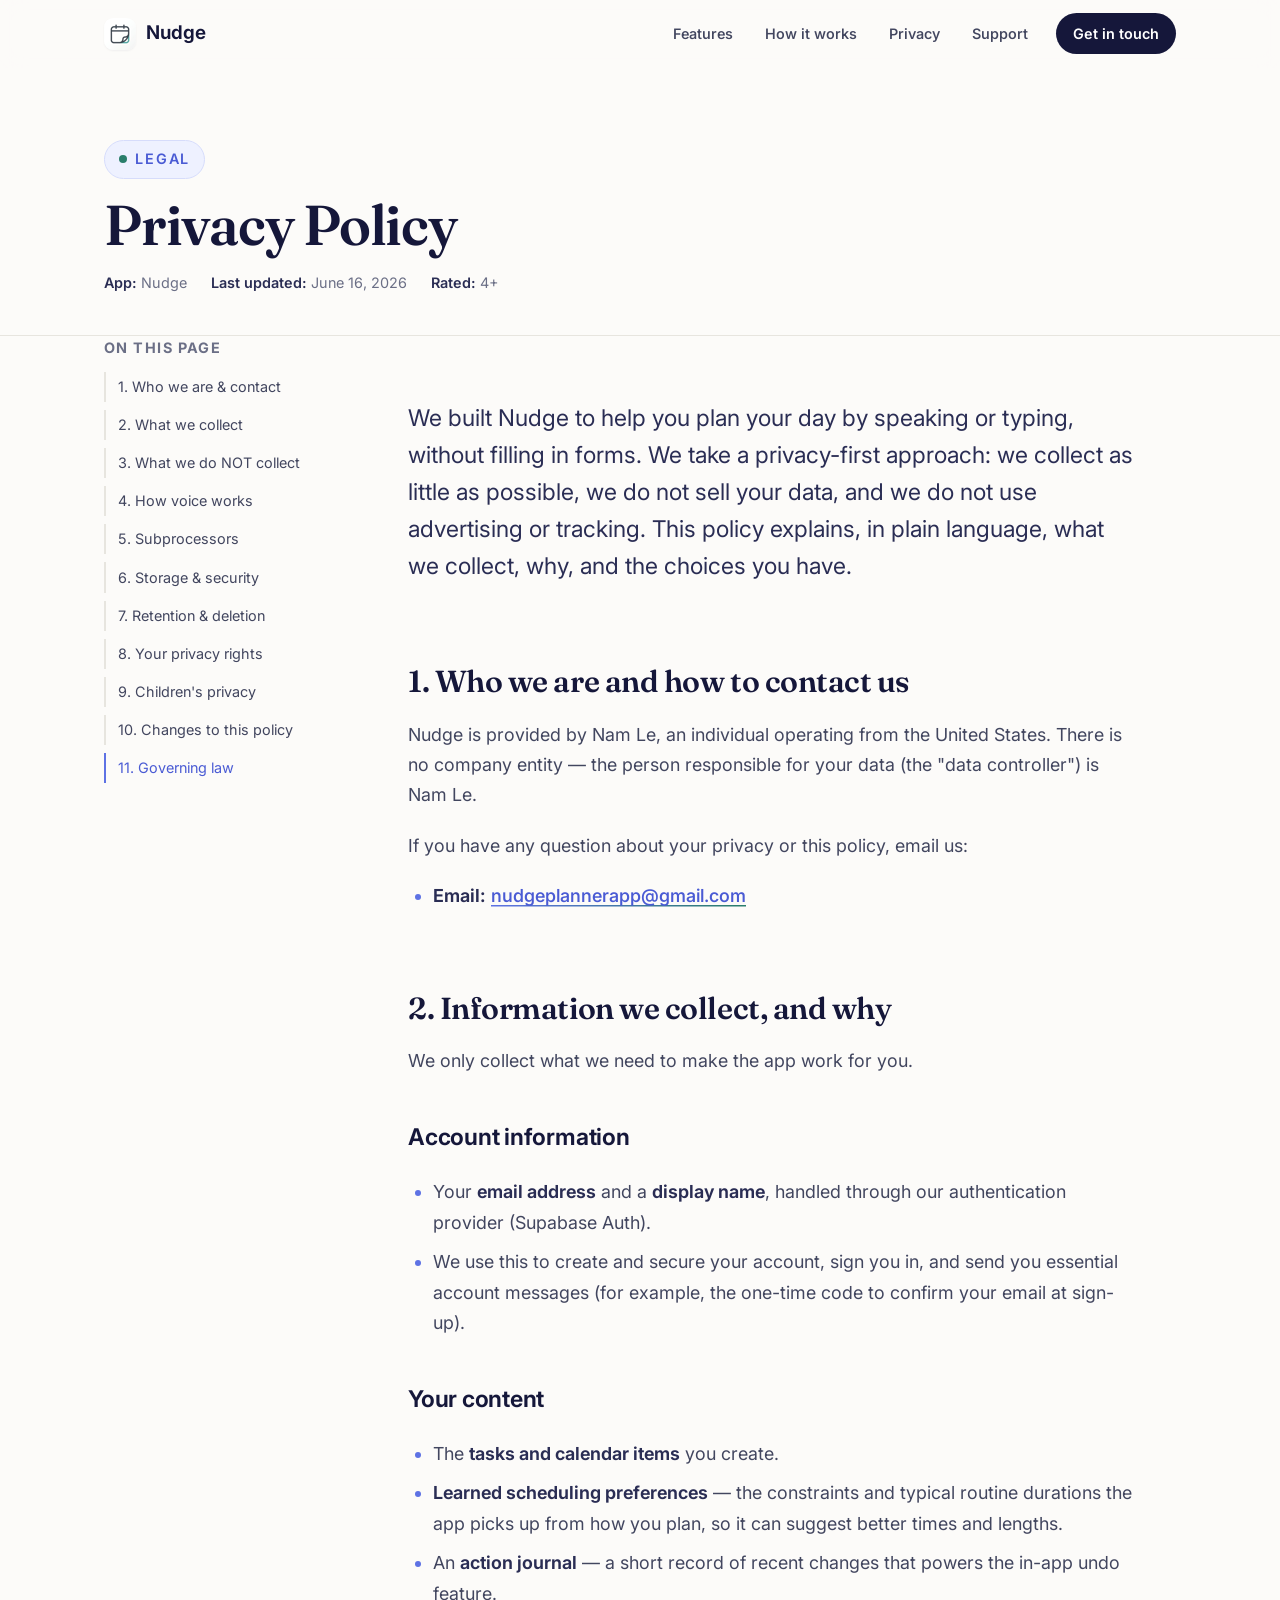
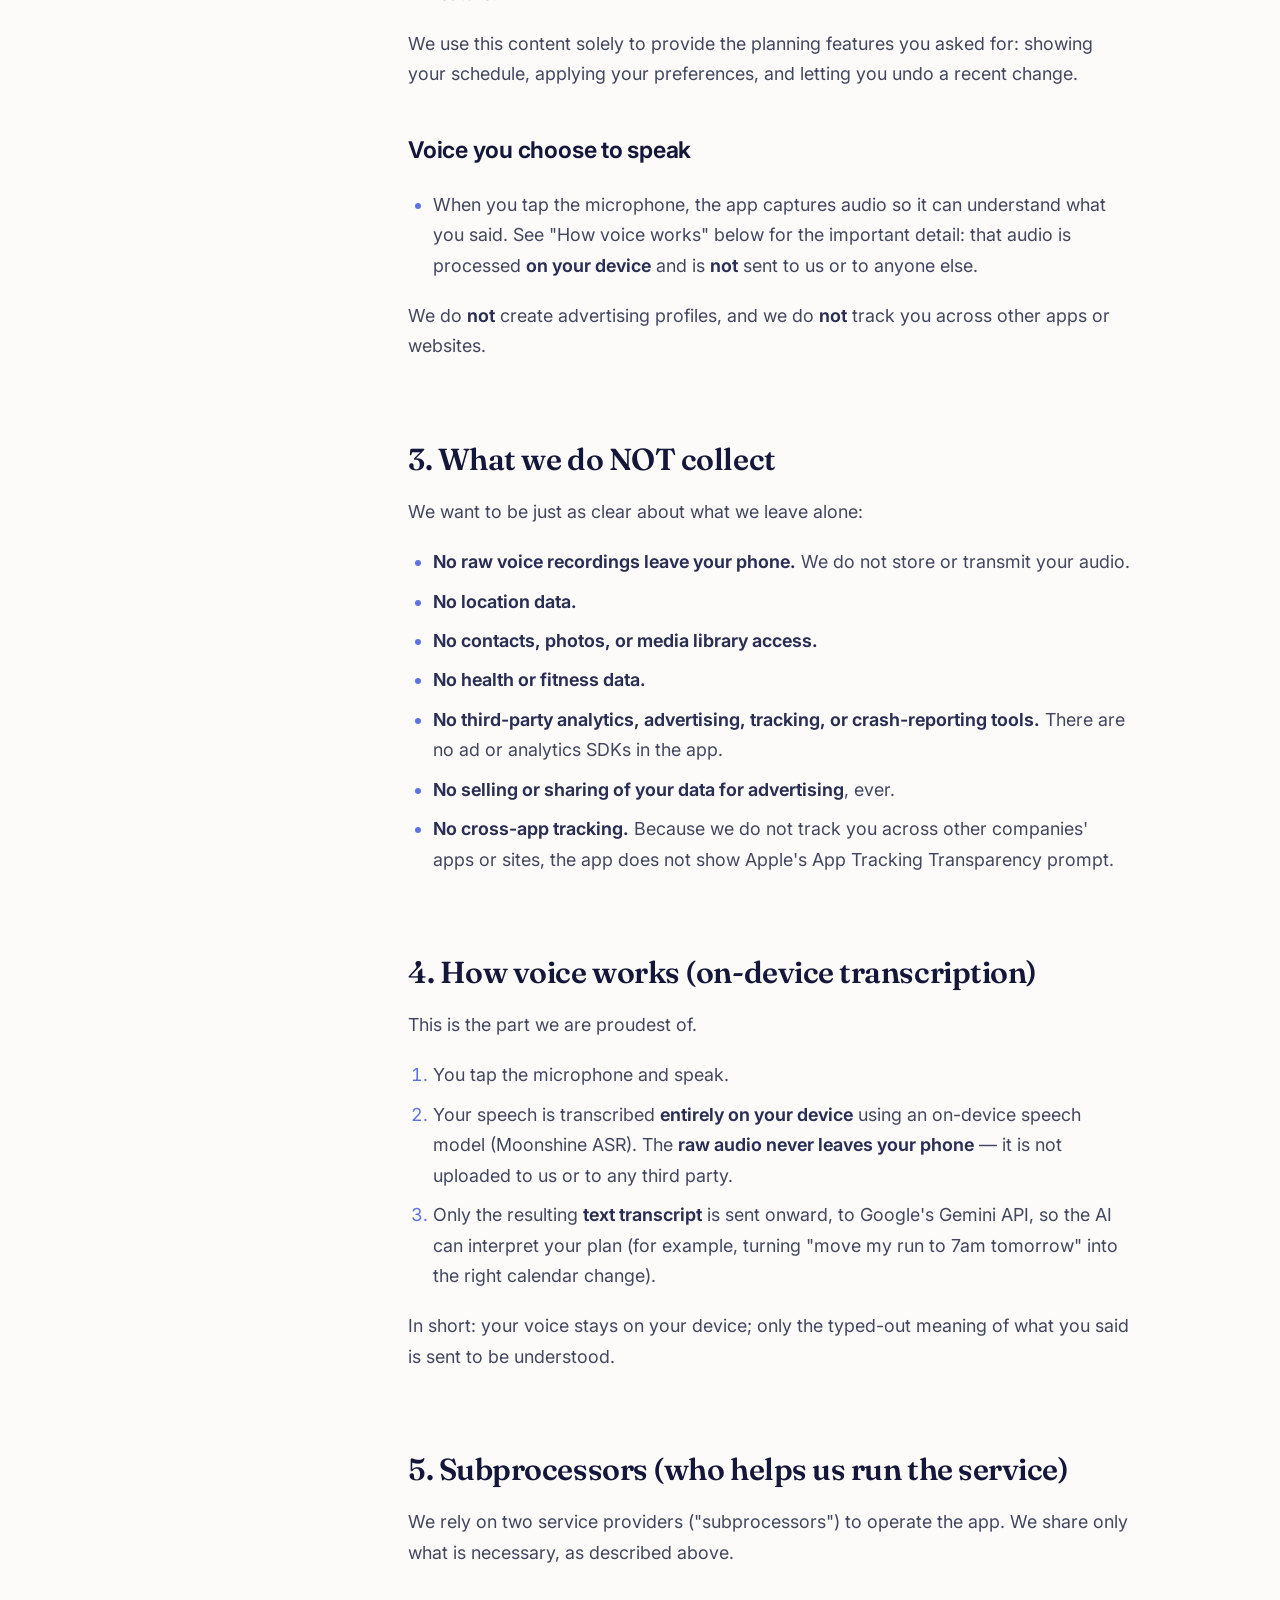
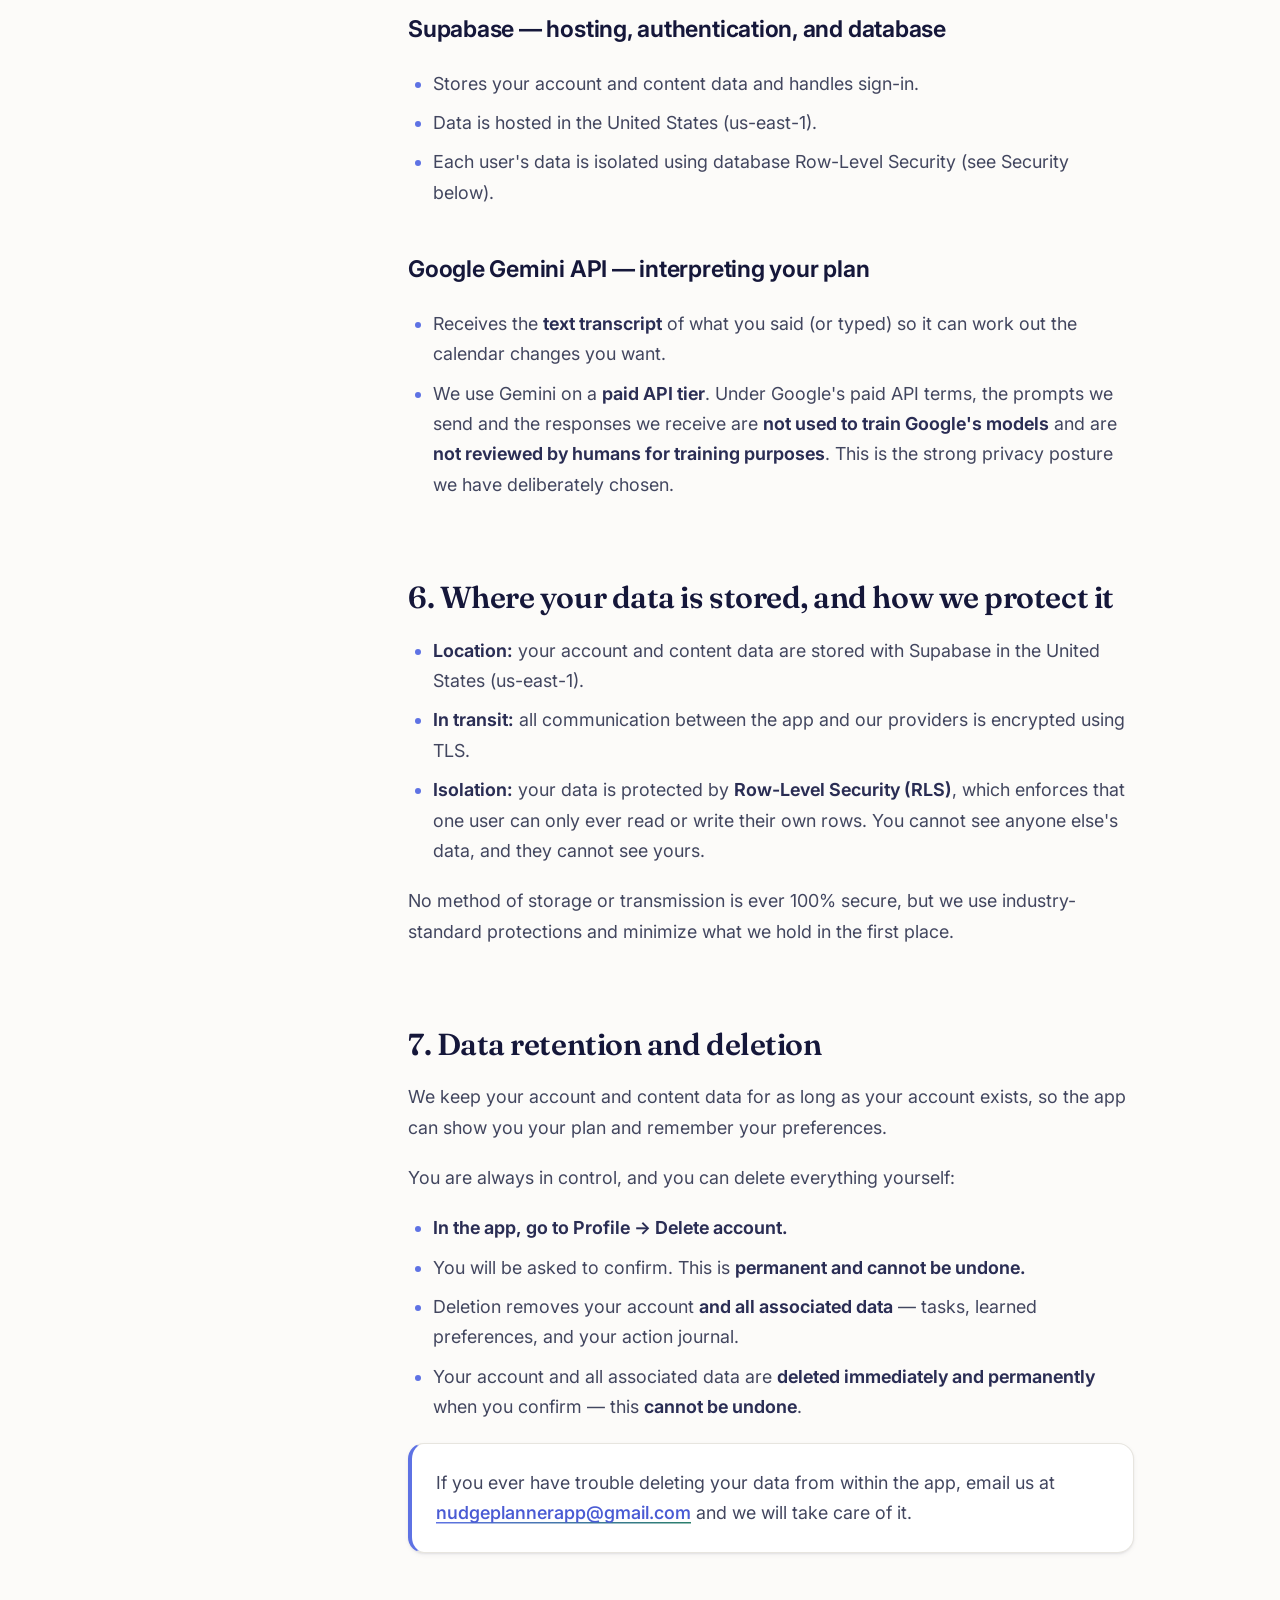
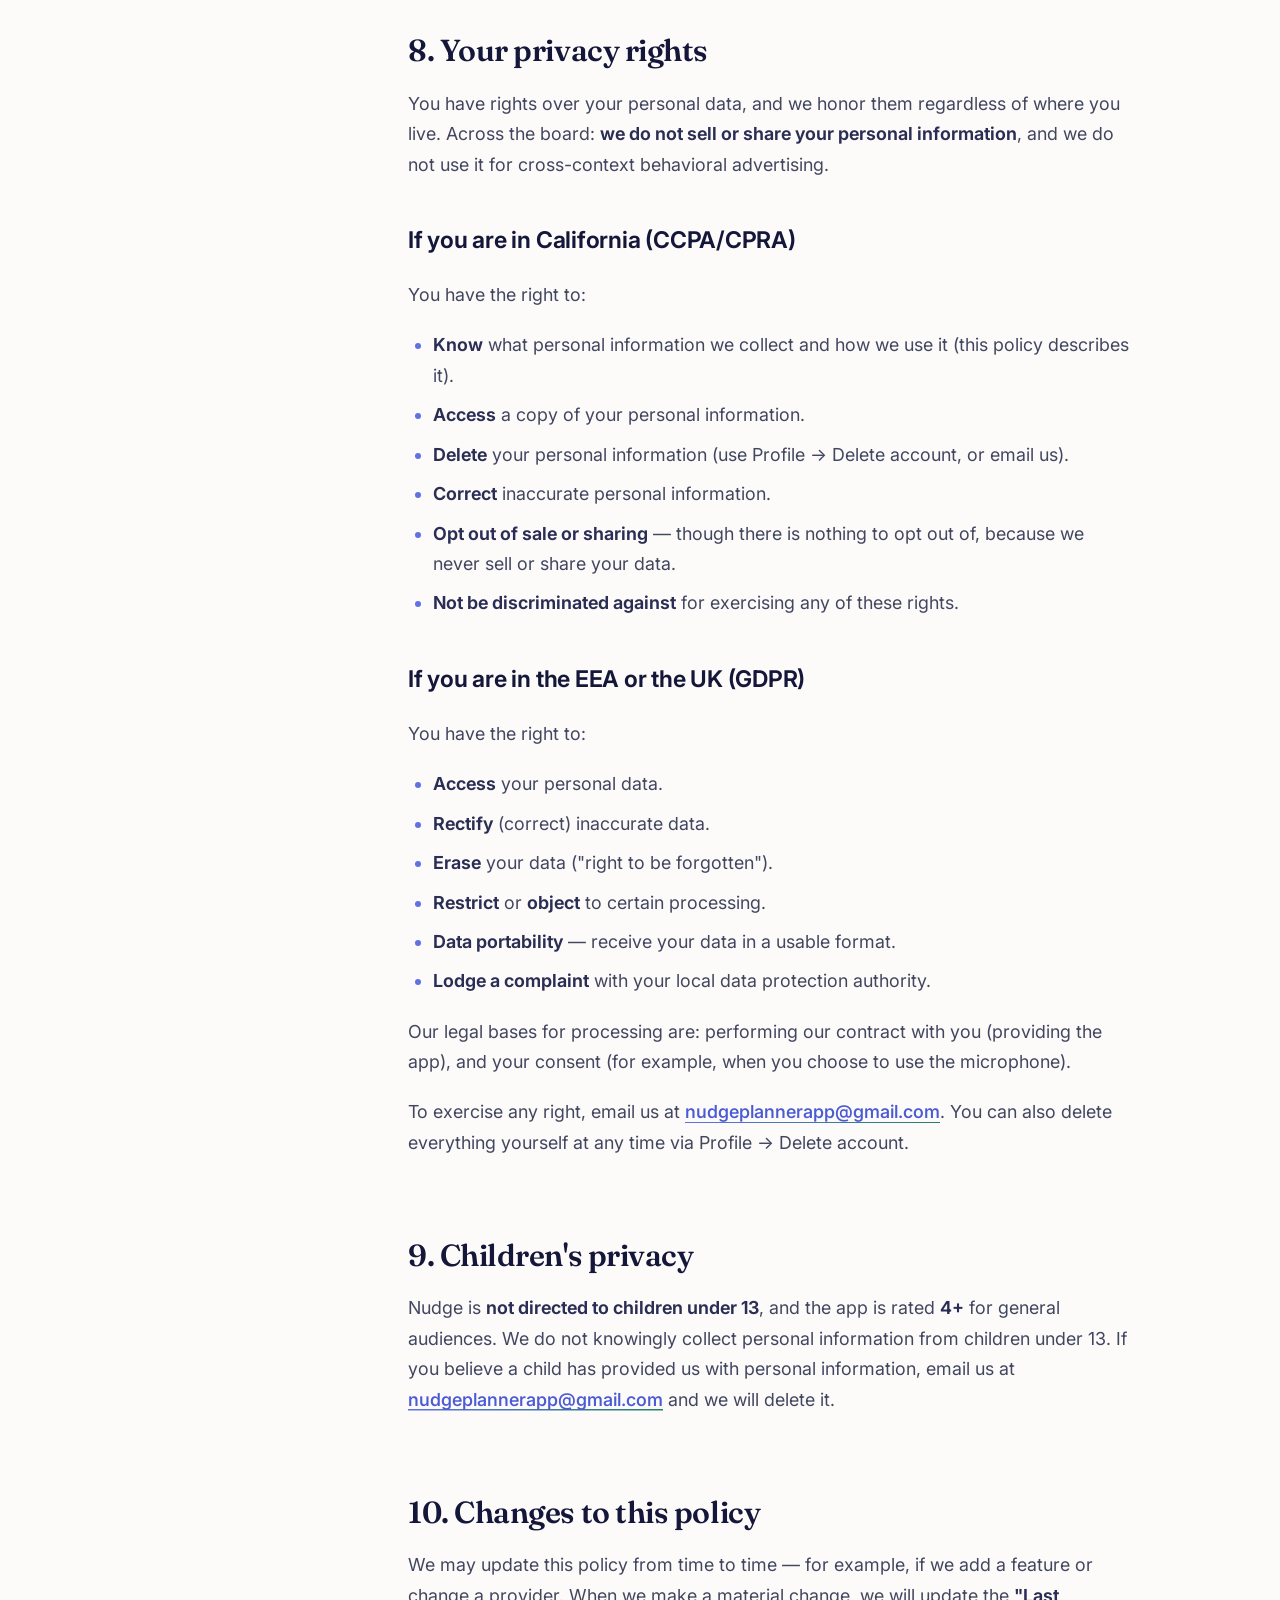
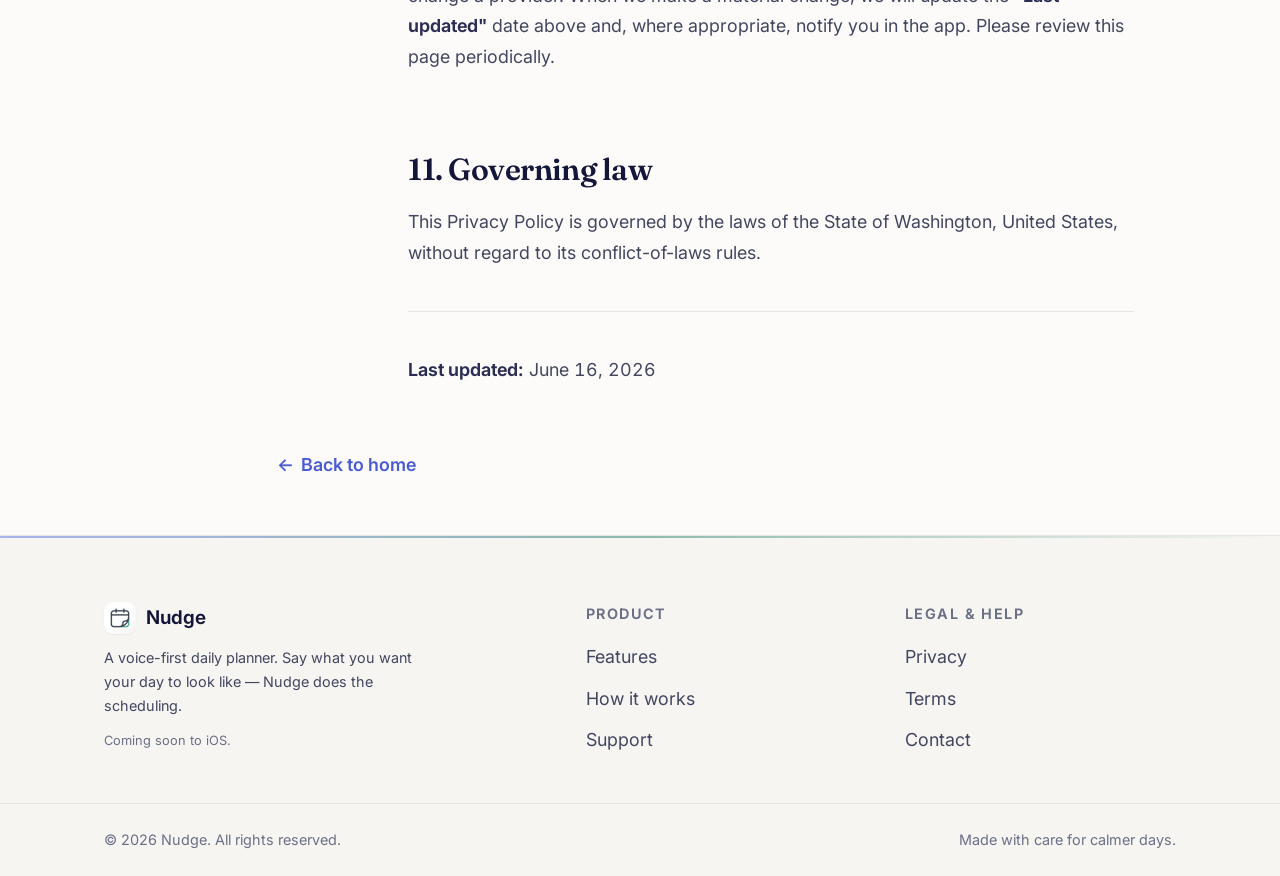
==== commit b6746c30: "Redesign: premium 'Quiet Machine' site with scroll motion Full visual redesign across all pages (ind" ====
--- a/privacy.html
+++ b/privacy.html
@@ -7,13 +7,19 @@
   <title>Privacy Policy — Nudge</title>
   <meta name="description" content="How Nudge handles your data: privacy-first, on-device voice transcription, no ads or tracking, and your data never sold." />
   <link rel="canonical" href="https://namle05.github.io/nudge-site/privacy.html" />
-  <meta name="theme-color" content="#5E72E4" />
-  <meta name="color-scheme" content="light" />
-
+  <meta name="theme-color" content="#5E72E4" media="(prefers-color-scheme: light)" />
+  <meta name="theme-color" content="#0C0E22" media="(prefers-color-scheme: dark)" />
+  <meta name="color-scheme" content="light dark" />
+
+  <!-- Icons -->
   <link rel="icon" type="image/png" href="assets/favicon.png" sizes="512x512" />
   <link rel="icon" type="image/png" href="assets/favicon-32.png" sizes="32x32" />
   <link rel="apple-touch-icon" href="assets/apple-touch-icon.png" />
 
+  <!-- Sitemap -->
+  <link rel="sitemap" type="application/xml" href="sitemap.xml" />
+
+  <!-- Open Graph -->
   <meta property="og:type" content="article" />
   <meta property="og:site_name" content="Nudge" />
   <meta property="og:title" content="Privacy Policy — Nudge" />
@@ -24,32 +30,37 @@
   <meta property="og:image:height" content="630" />
   <meta property="og:image:alt" content="Nudge — plan your day by voice." />
 
+  <!-- Twitter -->
   <meta name="twitter:card" content="summary_large_image" />
   <meta name="twitter:title" content="Privacy Policy — Nudge" />
   <meta name="twitter:description" content="How Nudge handles your data: privacy-first, on-device voice transcription, no ads or tracking, and your data never sold." />
   <meta name="twitter:image" content="https://namle05.github.io/nudge-site/assets/og-image.png" />
   <meta name="twitter:image:alt" content="Nudge — plan your day by voice." />
 
+  <!-- Fonts: Fraunces (display) + Inter (body) -->
   <link rel="preconnect" href="https://fonts.googleapis.com" />
   <link rel="preconnect" href="https://fonts.gstatic.com" crossorigin />
-  <link href="https://fonts.googleapis.com/css2?family=Fraunces:ital,opsz,wght@0,9..144,400..650;1,9..144,400..600&family=Inter:wght@400;500;550;600;650;700&display=swap" rel="stylesheet" />
+  <link href="https://fonts.googleapis.com/css2?family=Fraunces:ital,opsz,wght@0,9..144,400..700;1,9..144,400..700&family=Inter:wght@400;550;600;650;700&display=swap" rel="stylesheet" />
 
   <link rel="stylesheet" href="styles.css" />
 </head>
 <body>
   <a class="skip-link" href="#main">Skip to content</a>
+  <div class="progress-bar" aria-hidden="true"></div>
 
   <header class="site-header">
+    <span class="nav-sentinel" aria-hidden="true"></span>
     <div class="container">
       <a class="brand" href="index.html" aria-label="Nudge — home">
-        <img src="assets/icon.png" alt="" width="32" height="32" />
+        <img src="assets/favicon-32.png" alt="" width="32" height="32" />
         <span>Nudge</span>
       </a>
       <nav class="site-nav" aria-label="Primary">
         <a class="nav-secondary" href="index.html#features">Features</a>
-        <a class="nav-secondary" href="privacy.html">Privacy</a>
+        <a class="nav-secondary" href="index.html#how">How it works</a>
+        <a class="nav-secondary" href="index.html#privacy">Privacy</a>
         <a class="nav-secondary" href="support.html">Support</a>
-        <a class="nav-cta" href="index.html">Open Nudge</a>
+        <a class="nav-cta" href="support.html">Get in touch</a>
       </nav>
     </div>
   </header>
@@ -57,151 +68,189 @@
   <main id="main">
     <section class="page-hero" aria-labelledby="page-title">
       <div class="container">
-        <span class="eyebrow"><span class="dot" aria-hidden="true"></span> Legal</span>
-        <h1 id="page-title">Privacy Policy</h1>
-        <div class="meta"><span><b>App:</b> Nudge</span><span><b>Last updated:</b> June 16, 2026</span></div>
+        <span class="eyebrow" data-reveal><span class="dot" aria-hidden="true"></span> Legal</span>
+        <h1 id="page-title" data-reveal style="--reveal-delay:60ms">Privacy Policy</h1>
+        <div class="meta" data-reveal style="--reveal-delay:120ms">
+          <span><b>App:</b> Nudge</span>
+          <span><b>Last updated:</b> <span class="t-num">June 16, 2026</span></span>
+          <span><b>Rated:</b> 4+</span>
+        </div>
       </div>
     </section>
-    <article class="prose">
-<p><strong>App:</strong> Nudge <strong>Last updated:</strong> June 16, 2026</p>
-<p>We built Nudge to help you plan your day by speaking or typing, without filling in forms. We take a privacy-first approach: we collect as little as possible, we do not sell your data, and we do not use advertising or tracking. This policy explains, in plain language, what we collect, why, and the choices you have.</p>
-<h2>1. Who we are and how to contact us</h2>
-<p>Nudge is provided by Nam Le, an individual operating from the United States. There is no company entity — the person responsible for your data (the "data controller") is Nam Le.</p>
-<p>If you have any question about your privacy or this policy, email us:</p>
-<ul>
-<li><strong>Email:</strong> <a href="mailto:nudgeplannerapp@gmail.com">nudgeplannerapp@gmail.com</a></li>
-</ul>
-<h2>2. Information we collect, and why</h2>
-<p>We only collect what we need to make the app work for you.</p>
-<p><strong>Account information</strong></p>
-<ul>
-<li>Your <strong>email address</strong> and a <strong>display name</strong>, handled through our authentication provider (Supabase Auth).</li>
-<li>We use this to create and secure your account, sign you in, and send you essential account messages (for example, the one-time code to confirm your email at sign-up).</li>
-</ul>
-<p><strong>Your content</strong></p>
-<ul>
-<li>The <strong>tasks and calendar items</strong> you create.</li>
-<li><strong>Learned scheduling preferences</strong> — the constraints and typical routine durations the app picks up from how you plan, so it can suggest better times and lengths.</li>
-<li>An <strong>action journal</strong> — a short record of recent changes that powers the in-app undo feature.</li>
-</ul>
-<p>We use this content solely to provide the planning features you asked for: showing your schedule, applying your preferences, and letting you undo a recent change.</p>
-<p><strong>Voice you choose to speak</strong></p>
-<ul>
-<li>When you tap the microphone, the app captures audio so it can understand what you said. See "How voice works" below for the important detail: that audio is processed <strong>on your device</strong> and is <strong>not</strong> sent to us or to anyone else.</li>
-</ul>
-<p>We do <strong>not</strong> create advertising profiles, and we do <strong>not</strong> track you across other apps or websites.</p>
-<h2>3. What we do NOT collect</h2>
-<p>We want to be just as clear about what we leave alone:</p>
-<ul>
-<li><strong>No raw voice recordings leave your phone.</strong> We do not store or transmit your audio.</li>
-<li><strong>No location data.</strong></li>
-<li><strong>No contacts, photos, or media library access.</strong></li>
-<li><strong>No health or fitness data.</strong></li>
-<li><strong>No third-party analytics, advertising, tracking, or crash-reporting tools.</strong> There are no ad or analytics SDKs in the app.</li>
-<li><strong>No selling or sharing of your data for advertising</strong>, ever.</li>
-<li><strong>No cross-app tracking.</strong> Because we do not track you across other companies' apps or sites, the app does not show Apple's App Tracking Transparency prompt.</li>
-</ul>
-<h2>4. How voice works (on-device transcription)</h2>
-<p>This is the part we are proudest of.</p>
-<ol>
-<li>You tap the microphone and speak.</li>
-<li>Your speech is transcribed <strong>entirely on your device</strong> using an on-device speech model (Moonshine ASR). The <strong>raw audio never leaves your phone</strong> — it is not uploaded to us or to any third party.</li>
-<li>Only the resulting <strong>text transcript</strong> is sent onward, to Google's Gemini API, so the AI can interpret your plan (for example, turning "move my run to 7am tomorrow" into the right calendar change).</li>
-</ol>
-<p>In short: your voice stays on your device; only the typed-out meaning of what you said is sent to be understood.</p>
-<h2>5. Subprocessors (who helps us run the service)</h2>
-<p>We rely on two service providers ("subprocessors") to operate the app. We share only what is necessary, as described above.</p>
-<p><strong>Supabase — hosting, authentication, and database</strong></p>
-<ul>
-<li>Stores your account and content data and handles sign-in.</li>
-<li>Data is hosted in the United States (us-east-1).</li>
-<li>Each user's data is isolated using database Row-Level Security (see Security below).</li>
-</ul>
-<p><strong>Google Gemini API — interpreting your plan</strong></p>
-<ul>
-<li>Receives the <strong>text transcript</strong> of what you said (or typed) so it can work out the calendar changes you want.</li>
-<li>We use Gemini on a <strong>paid API tier</strong>. Under Google's paid API terms, the prompts we send and the responses we receive are <strong>not used to train Google's models</strong> and are <strong>not reviewed by humans for training purposes</strong>. This is the strong privacy posture we have deliberately chosen.</li>
-</ul>
-<h2>6. Where your data is stored, and how we protect it</h2>
-<ul>
-<li><strong>Location:</strong> your account and content data are stored with Supabase in the United States (us-east-1).</li>
-<li><strong>In transit:</strong> all communication between the app and our providers is encrypted using TLS.</li>
-<li><strong>Isolation:</strong> your data is protected by <strong>Row-Level Security (RLS)</strong>, which enforces that one user can only ever read or write their own rows. You cannot see anyone else's data, and they cannot see yours.</li>
-</ul>
-<p>No method of storage or transmission is ever 100% secure, but we use industry-standard protections and minimize what we hold in the first place.</p>
-<h2>7. Data retention and deletion</h2>
-<p>We keep your account and content data for as long as your account exists, so the app can show you your plan and remember your preferences.</p>
-<p>You are always in control, and you can delete everything yourself:</p>
-<ul>
-<li><strong>In the app, go to Profile → Delete account.</strong></li>
-<li>You will be asked to confirm. This is <strong>permanent and cannot be undone.</strong></li>
-<li>Deletion removes your account <strong>and all associated data</strong> — tasks, learned preferences, and your action journal.</li>
-<li>Your account and all associated data are <strong>deleted immediately and permanently</strong> when you confirm — this <strong>cannot be undone</strong>.</li>
-</ul>
-<p>If you ever have trouble deleting your data from within the app, email us at <a href="mailto:nudgeplannerapp@gmail.com">nudgeplannerapp@gmail.com</a> and we will take care of it.</p>
-<h2>8. Your privacy rights</h2>
-<p>You have rights over your personal data, and we honor them regardless of where you live. Across the board: <strong>we do not sell or share your personal information</strong>, and we do not use it for cross-context behavioral advertising.</p>
-<p><strong>If you are in California (CCPA/CPRA)</strong></p>
-<p>You have the right to:</p>
-<ul>
-<li><strong>Know</strong> what personal information we collect and how we use it (this policy describes it).</li>
-<li><strong>Access</strong> a copy of your personal information.</li>
-<li><strong>Delete</strong> your personal information (use Profile → Delete account, or email us).</li>
-<li><strong>Correct</strong> inaccurate personal information.</li>
-<li><strong>Opt out of sale or sharing</strong> — though there is nothing to opt out of, because we never sell or share your data.</li>
-<li><strong>Not be discriminated against</strong> for exercising any of these rights.</li>
-</ul>
-<p><strong>If you are in the EEA or the UK (GDPR)</strong></p>
-<p>You have the right to:</p>
-<ul>
-<li><strong>Access</strong> your personal data.</li>
-<li><strong>Rectify</strong> (correct) inaccurate data.</li>
-<li><strong>Erase</strong> your data ("right to be forgotten").</li>
-<li><strong>Restrict</strong> or <strong>object</strong> to certain processing.</li>
-<li><strong>Data portability</strong> — receive your data in a usable format.</li>
-<li><strong>Lodge a complaint</strong> with your local data protection authority.</li>
-</ul>
-<p>Our legal bases for processing are: performing our contract with you (providing the app), and your consent (for example, when you choose to use the microphone).</p>
-<p>To exercise any right, email us at <a href="mailto:nudgeplannerapp@gmail.com">nudgeplannerapp@gmail.com</a>. You can also delete everything yourself at any time via Profile → Delete account.</p>
-<h2>9. Children's privacy</h2>
-<p>Nudge is <strong>not directed to children under 13</strong>, and the app is rated <strong>4+</strong> for general audiences. We do not knowingly collect personal information from children under 13. If you believe a child has provided us with personal information, email us at <a href="mailto:nudgeplannerapp@gmail.com">nudgeplannerapp@gmail.com</a> and we will delete it.</p>
-<h2>10. Changes to this policy</h2>
-<p>We may update this policy from time to time — for example, if we add a feature or change a provider. When we make a material change, we will update the <strong>"Last updated"</strong> date above and, where appropriate, notify you in the app. Please review this page periodically.</p>
-<h2>11. Governing law</h2>
-<p>This Privacy Policy is governed by the laws of the State of Washington, United States, without regard to its conflict-of-laws rules.</p>
-<hr />
-<p><strong>Last updated:</strong> June 16, 2026</p>
-    </article>
+
+    <div class="doc-layout">
+      <nav class="doc-toc" aria-label="On this page">
+        <h2>On this page</h2>
+        <ol>
+          <li><a href="#s1">1. Who we are &amp; contact</a></li>
+          <li><a href="#s2">2. What we collect</a></li>
+          <li><a href="#s3">3. What we do NOT collect</a></li>
+          <li><a href="#s4">4. How voice works</a></li>
+          <li><a href="#s5">5. Subprocessors</a></li>
+          <li><a href="#s6">6. Storage &amp; security</a></li>
+          <li><a href="#s7">7. Retention &amp; deletion</a></li>
+          <li><a href="#s8">8. Your privacy rights</a></li>
+          <li><a href="#s9">9. Children's privacy</a></li>
+          <li><a href="#s10">10. Changes to this policy</a></li>
+          <li><a href="#s11">11. Governing law</a></li>
+        </ol>
+      </nav>
+
+      <article class="prose">
+        <p class="lead" data-reveal>We built Nudge to help you plan your day by speaking or typing, without filling in forms. We take a privacy-first approach: we collect as little as possible, we do not sell your data, and we do not use advertising or tracking. This policy explains, in plain language, what we collect, why, and the choices you have.</p>
+
+        <h2 id="s1" data-reveal>1. Who we are and how to contact us</h2>
+        <p>Nudge is provided by Nam Le, an individual operating from the United States. There is no company entity — the person responsible for your data (the "data controller") is Nam Le.</p>
+        <p>If you have any question about your privacy or this policy, email us:</p>
+        <ul>
+          <li><strong>Email:</strong> <a class="ink-underline" href="mailto:nudgeplannerapp@gmail.com">nudgeplannerapp@gmail.com</a></li>
+        </ul>
+
+        <h2 id="s2" data-reveal>2. Information we collect, and why</h2>
+        <p>We only collect what we need to make the app work for you.</p>
+        <h3>Account information</h3>
+        <ul>
+          <li>Your <strong>email address</strong> and a <strong>display name</strong>, handled through our authentication provider (Supabase Auth).</li>
+          <li>We use this to create and secure your account, sign you in, and send you essential account messages (for example, the one-time code to confirm your email at sign-up).</li>
+        </ul>
+        <h3>Your content</h3>
+        <ul>
+          <li>The <strong>tasks and calendar items</strong> you create.</li>
+          <li><strong>Learned scheduling preferences</strong> — the constraints and typical routine durations the app picks up from how you plan, so it can suggest better times and lengths.</li>
+          <li>An <strong>action journal</strong> — a short record of recent changes that powers the in-app undo feature.</li>
+        </ul>
+        <p>We use this content solely to provide the planning features you asked for: showing your schedule, applying your preferences, and letting you undo a recent change.</p>
+        <h3>Voice you choose to speak</h3>
+        <ul>
+          <li>When you tap the microphone, the app captures audio so it can understand what you said. See "How voice works" below for the important detail: that audio is processed <strong>on your device</strong> and is <strong>not</strong> sent to us or to anyone else.</li>
+        </ul>
+        <p>We do <strong>not</strong> create advertising profiles, and we do <strong>not</strong> track you across other apps or websites.</p>
+
+        <h2 id="s3" data-reveal>3. What we do NOT collect</h2>
+        <p>We want to be just as clear about what we leave alone:</p>
+        <ul>
+          <li><strong>No raw voice recordings leave your phone.</strong> We do not store or transmit your audio.</li>
+          <li><strong>No location data.</strong></li>
+          <li><strong>No contacts, photos, or media library access.</strong></li>
+          <li><strong>No health or fitness data.</strong></li>
+          <li><strong>No third-party analytics, advertising, tracking, or crash-reporting tools.</strong> There are no ad or analytics SDKs in the app.</li>
+          <li><strong>No selling or sharing of your data for advertising</strong>, ever.</li>
+          <li><strong>No cross-app tracking.</strong> Because we do not track you across other companies' apps or sites, the app does not show Apple's App Tracking Transparency prompt.</li>
+        </ul>
+
+        <h2 id="s4" data-reveal>4. How voice works (on-device transcription)</h2>
+        <p>This is the part we are proudest of.</p>
+        <ol>
+          <li>You tap the microphone and speak.</li>
+          <li>Your speech is transcribed <strong>entirely on your device</strong> using an on-device speech model (Moonshine ASR). The <strong>raw audio never leaves your phone</strong> — it is not uploaded to us or to any third party.</li>
+          <li>Only the resulting <strong>text transcript</strong> is sent onward, to Google's Gemini API, so the AI can interpret your plan (for example, turning "move my run to 7am tomorrow" into the right calendar change).</li>
+        </ol>
+        <p>In short: your voice stays on your device; only the typed-out meaning of what you said is sent to be understood.</p>
+
+        <h2 id="s5" data-reveal>5. Subprocessors (who helps us run the service)</h2>
+        <p>We rely on two service providers ("subprocessors") to operate the app. We share only what is necessary, as described above.</p>
+        <h3>Supabase — hosting, authentication, and database</h3>
+        <ul>
+          <li>Stores your account and content data and handles sign-in.</li>
+          <li>Data is hosted in the United States (us-east-1).</li>
+          <li>Each user's data is isolated using database Row-Level Security (see Security below).</li>
+        </ul>
+        <h3>Google Gemini API — interpreting your plan</h3>
+        <ul>
+          <li>Receives the <strong>text transcript</strong> of what you said (or typed) so it can work out the calendar changes you want.</li>
+          <li>We use Gemini on a <strong>paid API tier</strong>. Under Google's paid API terms, the prompts we send and the responses we receive are <strong>not used to train Google's models</strong> and are <strong>not reviewed by humans for training purposes</strong>. This is the strong privacy posture we have deliberately chosen.</li>
+        </ul>
+
+        <h2 id="s6" data-reveal>6. Where your data is stored, and how we protect it</h2>
+        <ul>
+          <li><strong>Location:</strong> your account and content data are stored with Supabase in the United States (us-east-1).</li>
+          <li><strong>In transit:</strong> all communication between the app and our providers is encrypted using TLS.</li>
+          <li><strong>Isolation:</strong> your data is protected by <strong>Row-Level Security (RLS)</strong>, which enforces that one user can only ever read or write their own rows. You cannot see anyone else's data, and they cannot see yours.</li>
+        </ul>
+        <p>No method of storage or transmission is ever 100% secure, but we use industry-standard protections and minimize what we hold in the first place.</p>
+
+        <h2 id="s7" data-reveal>7. Data retention and deletion</h2>
+        <p>We keep your account and content data for as long as your account exists, so the app can show you your plan and remember your preferences.</p>
+        <p>You are always in control, and you can delete everything yourself:</p>
+        <ul>
+          <li><strong>In the app, go to Profile → Delete account.</strong></li>
+          <li>You will be asked to confirm. This is <strong>permanent and cannot be undone.</strong></li>
+          <li>Deletion removes your account <strong>and all associated data</strong> — tasks, learned preferences, and your action journal.</li>
+          <li>Your account and all associated data are <strong>deleted immediately and permanently</strong> when you confirm — this <strong>cannot be undone</strong>.</li>
+        </ul>
+        <div class="callout">
+          <p>If you ever have trouble deleting your data from within the app, email us at <a class="ink-underline" href="mailto:nudgeplannerapp@gmail.com">nudgeplannerapp@gmail.com</a> and we will take care of it.</p>
+        </div>
+
+        <h2 id="s8" data-reveal>8. Your privacy rights</h2>
+        <p>You have rights over your personal data, and we honor them regardless of where you live. Across the board: <strong>we do not sell or share your personal information</strong>, and we do not use it for cross-context behavioral advertising.</p>
+        <h3>If you are in California (CCPA/CPRA)</h3>
+        <p>You have the right to:</p>
+        <ul>
+          <li><strong>Know</strong> what personal information we collect and how we use it (this policy describes it).</li>
+          <li><strong>Access</strong> a copy of your personal information.</li>
+          <li><strong>Delete</strong> your personal information (use Profile → Delete account, or email us).</li>
+          <li><strong>Correct</strong> inaccurate personal information.</li>
+          <li><strong>Opt out of sale or sharing</strong> — though there is nothing to opt out of, because we never sell or share your data.</li>
+          <li><strong>Not be discriminated against</strong> for exercising any of these rights.</li>
+        </ul>
+        <h3>If you are in the EEA or the UK (GDPR)</h3>
+        <p>You have the right to:</p>
+        <ul>
+          <li><strong>Access</strong> your personal data.</li>
+          <li><strong>Rectify</strong> (correct) inaccurate data.</li>
+          <li><strong>Erase</strong> your data ("right to be forgotten").</li>
+          <li><strong>Restrict</strong> or <strong>object</strong> to certain processing.</li>
+          <li><strong>Data portability</strong> — receive your data in a usable format.</li>
+          <li><strong>Lodge a complaint</strong> with your local data protection authority.</li>
+        </ul>
+        <p>Our legal bases for processing are: performing our contract with you (providing the app), and your consent (for example, when you choose to use the microphone).</p>
+        <p>To exercise any right, email us at <a class="ink-underline" href="mailto:nudgeplannerapp@gmail.com">nudgeplannerapp@gmail.com</a>. You can also delete everything yourself at any time via Profile → Delete account.</p>
+
+        <h2 id="s9" data-reveal>9. Children's privacy</h2>
+        <p>Nudge is <strong>not directed to children under 13</strong>, and the app is rated <strong>4+</strong> for general audiences. We do not knowingly collect personal information from children under 13. If you believe a child has provided us with personal information, email us at <a class="ink-underline" href="mailto:nudgeplannerapp@gmail.com">nudgeplannerapp@gmail.com</a> and we will delete it.</p>
+
+        <h2 id="s10" data-reveal>10. Changes to this policy</h2>
+        <p>We may update this policy from time to time — for example, if we add a feature or change a provider. When we make a material change, we will update the <strong>"Last updated"</strong> date above and, where appropriate, notify you in the app. Please review this page periodically.</p>
+
+        <h2 id="s11" data-reveal>11. Governing law</h2>
+        <p>This Privacy Policy is governed by the laws of the State of Washington, United States, without regard to its conflict-of-laws rules.</p>
+
+        <hr />
+        <p><strong>Last updated:</strong> <span class="t-num">June 16, 2026</span></p>
+      </article>
+    </div>
+
     <div class="prose-foot">
       <a href="index.html"><span aria-hidden="true">&larr;</span> Back to home</a>
     </div>
-
   </main>
 
   <footer class="site-footer">
+    <div class="footer-rail" aria-hidden="true"></div>
     <div class="container">
       <div class="footer-brand">
         <a class="brand" href="index.html" aria-label="Nudge — home">
-          <img src="assets/icon.png" alt="" width="32" height="32" />
+          <img src="assets/favicon-32.png" alt="" width="32" height="32" />
           <span>Nudge</span>
         </a>
         <p>A voice-first daily planner. Say what you want your day to look like — Nudge does the scheduling.</p>
+        <span class="soon">Coming soon to iOS.</span>
       </div>
       <nav class="footer-col" aria-label="Product">
         <h4>Product</h4>
         <ul>
           <li><a href="index.html#features">Features</a></li>
-          <li><a href="index.html#how-title">How it works</a></li>
-          <li><a href="index.html#privacy">Privacy</a></li>
+          <li><a href="index.html#how">How it works</a></li>
+          <li><a href="support.html">Support</a></li>
         </ul>
       </nav>
       <nav class="footer-col" aria-label="Legal and help">
         <h4>Legal &amp; help</h4>
         <ul>
-          <li><a href="privacy.html">Privacy Policy</a></li>
-          <li><a href="terms.html">Terms of Use</a></li>
-          <li><a href="support.html">Support</a></li>
-          <li><a href="mailto:nudgeplannerapp@gmail.com">nudgeplannerapp@gmail.com</a></li>
+          <li><a href="privacy.html">Privacy</a></li>
+          <li><a href="terms.html">Terms</a></li>
+          <li><a href="mailto:nudgeplannerapp@gmail.com">Contact</a></li>
         </ul>
       </nav>
     </div>
@@ -212,5 +261,7 @@
       </div>
     </div>
   </footer>
+
+  <script defer src="main.js"></script>
 </body>
 </html>
--- a/styles.css
+++ b/styles.css
@@ -1,879 +1,902 @@
 /* ==========================================================================
-   Nudge — marketing + legal site
-   Hand-crafted design system. One stylesheet, no framework.
-
-   Brand: clean near-white canvas, indigo/periwinkle accent (#5E72E4 / #8FA0F0),
-   a gentle teal warmth borrowed from the app icon. Tone: calm, inclusive,
-   neurodiversity-friendly — generous whitespace, soft pastel gradients,
-   big readable type, large rounded shapes.
-   Type: Fraunces (display serif, optical) for headings, Inter for body/UI.
-   ========================================================================== */
-
-/* ---- 1. Design tokens --------------------------------------------------- */
-:root {
-  /* Brand */
-  --indigo-700: #3A47B8;
-  --indigo-600: #4757D4;
-  --indigo-500: #5E72E4; /* primary accent */
-  --indigo-400: #8090ee;
-  --indigo-300: #8FA0F0; /* light accent */
-  --indigo-100: #E3E7FE;
-  --indigo-050: #EEF1FF;
-
-  --teal-600:   #2F8C77;
-  --teal-500:   #3FA88E;
-  --teal-300:   #8FD8C7;
-  --teal-050:   #E8FBF3;
-
-  /* Ink + surface (near-white canvas, deep slate ink — AA+ on white) */
-  --ink-900:    #15173A; /* headings */
-  --ink-800:    #1F2240;
-  --ink-700:    #34384f; /* strong body */
-  --ink-600:    #4A4E69; /* body */
-  --ink-500:    #5d6178; /* muted, still >= 4.5:1 on white */
-  --ink-400:    #767a90; /* subtle, for large/secondary text */
-
-  --bg:         #FBFBFE; /* page canvas */
-  --surface:    #FFFFFF; /* cards */
-  --surface-2:  #F5F6FC; /* sunken / alt sections */
-  --border:     #E6E8F2;
-  --border-2:   #D8DBEC;
-
-  /* Functional */
-  --focus:      #2840d0;     /* focus ring — high contrast on light */
-  --shadow-sm:  0 1px 2px rgba(21,23,58,.05), 0 1px 3px rgba(21,23,58,.05);
-  --shadow-md:  0 10px 30px -12px rgba(21,23,58,.18);
-  --shadow-lg:  0 30px 70px -28px rgba(94,114,228,.40);
-
-  /* Type scale — modular, ~1.22 (minor third-ish), fluid via clamp */
-  --font-display: "Fraunces", Georgia, "Times New Roman", serif;
-  --font-sans: "Inter", -apple-system, BlinkMacSystemFont, "Segoe UI", Roboto,
-    Helvetica, Arial, sans-serif;
-
-  --step--1: clamp(0.82rem, 0.80rem + 0.10vw, 0.88rem);
-  --step-0:  clamp(1.00rem, 0.96rem + 0.20vw, 1.125rem);
-  --step-1:  clamp(1.20rem, 1.12rem + 0.40vw, 1.45rem);
-  --step-2:  clamp(1.45rem, 1.30rem + 0.75vw, 1.95rem);
-  --step-3:  clamp(1.80rem, 1.55rem + 1.25vw, 2.70rem);
-  --step-4:  clamp(2.20rem, 1.75rem + 2.20vw, 3.70rem);
-  --step-5:  clamp(2.70rem, 2.00rem + 3.40vw, 4.90rem);
-
-  /* Spacing scale (rem) */
-  --sp-1: 0.25rem;
-  --sp-2: 0.5rem;
-  --sp-3: 0.75rem;
-  --sp-4: 1rem;
-  --sp-5: 1.5rem;
-  --sp-6: 2rem;
-  --sp-7: 3rem;
-  --sp-8: 4rem;
-  --sp-9: 6rem;
-  --sp-10: 8rem;
-
-  /* Radii */
-  --r-sm: 10px;
-  --r-md: 16px;
-  --r-lg: 24px;
-  --r-xl: 32px;
-  --r-pill: 999px;
-
-  /* Layout */
-  --measure: 68ch;        /* prose width for legal pages */
-  --container: 72rem;     /* ~1152px wide marketing container */
-  --container-narrow: 48rem;
-}
-
-/* ---- 2. Reset / base ---------------------------------------------------- */
-*,
-*::before,
-*::after { box-sizing: border-box; }
-
-* { margin: 0; }
-
-html {
-  -webkit-text-size-adjust: 100%;
-  scroll-behavior: smooth;
-  /* offset anchor scrolling so headings clear the sticky header */
-  scroll-padding-top: 5.5rem;
-}
-
-body {
-  font-family: var(--font-sans);
-  font-size: var(--step-0);
-  line-height: 1.65;
-  color: var(--ink-600);
-  background-color: var(--bg);
-  /* soft, calm ambient gradient blooms — barely-there pastels */
+   NUDGE — "Quiet Machine" design system
+   One hand-built stylesheet. Vanilla. No framework, no build.
+   Served at https://namle05.github.io/nudge-site/ (a subpath).
+
+   Discipline: ONE display face (Fraunces), ONE accent (indigo; teal is the
+   rare "done" tick only), ONE signature motion (sentence -> schedule), ONE
+   texture (blueprint grid + faint grain). Calm comes from space, restraint
+   and high contrast — never washed-out low contrast.
+   ========================================================================== */
+
+/* ==========================================================================
+   1. DESIGN TOKENS
+   ========================================================================== */
+:root{
+  /* ---- COLOR — raw ramps ---- */
+  --indigo-700:#3A47B8; --indigo-600:#4A5BD4; --indigo-500:#5E72E4;
+  --indigo-400:#7C8BEA; --indigo-300:#A7B2F2; --indigo-100:#D6DCFB; --indigo-050:#EEF1FF;
+  --teal-600:#2A7E6B;            /* darkened to clear AA 4.5:1 */
+  --teal-500:#3FA88E; --teal-300:#7FD0BC; --teal-050:#E8FBF3;
+  --ink-900:#15173A; --ink-700:#2A2D54; --ink-600:#42465F;
+  --ink-500:#5B5F78; --ink-400:#6B6F86;  /* bumped for AA */
+  /* legacy ink aliases (still referenced by legal-page prose markup) */
+  --ink-800:#1F2240;
+  --paper:#FCFBF9;              /* warm off-white page bg */
+  --surface:#FFFFFF;           /* clean card white */
+  --surface-2:#F6F5F2;         /* warm sunken */
+  --border:#E7E5DF;            /* warm hairline */
+  --border-2:#D8D5CC;
+  --white-92:rgba(255,255,255,.92);
+  --white-70:rgba(255,255,255,.70);
+  --glow-rgb:94 114 228;
+
+  /* ---- COLOR — SEMANTIC (components use ONLY these) ---- */
+  --bg:var(--paper);
+  --bg-sunken:var(--surface-2);
+  --text:var(--ink-600);
+  --text-strong:var(--ink-700);
+  --text-heading:var(--ink-900);
+  --text-quiet:var(--ink-400);
+  --accent:var(--indigo-500);
+  --accent-strong:var(--indigo-600);
+  --accent-quiet:var(--indigo-050);
+  --confirm:var(--teal-600);
+  --confirm-quiet:var(--teal-050);
+  --line:var(--border);
+  --line-strong:var(--border-2);
+  --focus:#2840d0;
+  --on-accent:#FFFFFF;
+
+  /* ---- TYPE ---- */
+  --font-display:"Fraunces",Georgia,"Times New Roman",serif;
+  --font-sans:"Inter",-apple-system,BlinkMacSystemFont,"Segoe UI",Roboto,Helvetica,Arial,sans-serif;
+  --fs--2:clamp(0.75rem,0.73rem + 0.09vw,0.80rem);
+  --fs--1:clamp(0.83rem,0.80rem + 0.13vw,0.90rem);
+  --fs-0: clamp(1.00rem,0.96rem + 0.20vw,1.125rem);
+  --fs-1: clamp(1.20rem,1.12rem + 0.40vw,1.45rem);
+  --fs-2: clamp(1.45rem,1.30rem + 0.75vw,1.95rem);
+  --fs-3: clamp(1.80rem,1.55rem + 1.25vw,2.70rem);
+  --fs-4: clamp(2.20rem,1.75rem + 2.20vw,3.70rem);
+  --fs-5: clamp(2.70rem,2.00rem + 3.40vw,4.90rem);
+  --fs-6: clamp(3.20rem,2.10rem + 5.20vw,6.40rem);
+  --lh-display:1.04; --lh-heading:1.12; --lh-text:1.65; --lh-prose:1.7;
+  --tr-hero:-0.028em; --tr-tight:-0.018em; --tr-caps:0.12em; --tr-normal:0;
+  --wght-display:600; --wght-body:400; --wght-medium:550; --wght-semibold:650;
+  --measure:66ch; --measure-lede:48ch;
+
+  /* legacy type aliases (legal-page markup references --step-*) */
+  --step--1:var(--fs--1); --step-0:var(--fs-0); --step-1:var(--fs-1);
+  --step-2:var(--fs-2); --step-3:var(--fs-3); --step-4:var(--fs-4); --step-5:var(--fs-5);
+
+  /* ---- SPACING (4px base) ---- */
+  --sp-1:.25rem; --sp-2:.5rem; --sp-3:.75rem; --sp-4:1rem; --sp-5:1.5rem;
+  --sp-6:2rem; --sp-7:3rem; --sp-8:4rem; --sp-9:6rem; --sp-10:8rem;
+  --space-section:clamp(4rem,9vw,8rem);
+  --space-section-tight:clamp(2.5rem,5vw,4rem);
+
+  /* ---- LAYOUT ---- */
+  --container:72rem; --container-narrow:48rem; --container-prose:66ch;
+  --gutter:clamp(1.25rem,4vw,2.5rem);
+  --nav-h:4.25rem;
+
+  /* ---- RADII ---- */
+  --r-sm:10px; --r-md:16px; --r-lg:24px; --r-xl:32px; --r-2xl:40px; --r-pill:999px;
+  --r-screen:24px; --r-screen-inset:8px;
+
+  /* ---- SHADOWS (two-layer, indigo-tinted) ---- */
+  --shadow-xs:0 1px 2px rgba(21,23,58,.05);
+  --shadow-sm:0 2px 6px -2px rgba(21,23,58,.10), 0 1px 2px rgba(21,23,58,.06);
+  --shadow-md:0 10px 30px -14px rgba(var(--glow-rgb),.22), 0 2px 8px -4px rgba(21,23,58,.10);
+  --shadow-lg:0 30px 70px -28px rgba(var(--glow-rgb),.40), 0 6px 16px -10px rgba(21,23,58,.12);
+  --shadow-xl:0 50px 110px -36px rgba(var(--glow-rgb),.45), 0 10px 24px -14px rgba(21,23,58,.14);
+  --glow-accent:0 0 0 6px rgba(var(--glow-rgb),.14);
+
+  /* ---- MOTION ---- */
+  --ease-out:cubic-bezier(.22,.61,.36,1);
+  --ease-soft:cubic-bezier(.4,0,.2,1);
+  --ease-spring:cubic-bezier(.34,1.4,.64,1);
+  --dur-fast:.18s; --dur-base:.28s; --dur-slow:.45s; --dur-reveal:.62s;
+  --rev-dist:18px; --stagger:70ms;
+}
+
+/* ---- DARK MODE (auto; tokens ready, no toggle ships in v1) ---- */
+@media (prefers-color-scheme:dark){ :root:not([data-theme="light"]){
+  --paper:#0C0E22; --bg:#0C0E22;
+  --surface:#15183A; --surface-2:#1B1E45; --bg-sunken:#101230;
+  --border:#262A55; --border-2:#323766;
+  --text:#C6C9E2; --text-strong:#E2E4F4; --text-heading:#F2F3FB; --text-quiet:#9498BE;
+  --ink-800:#E2E4F4;
+  --accent:var(--indigo-400); --accent-strong:var(--indigo-400); --accent-quiet:#1E2250;
+  --confirm:var(--teal-300); --confirm-quiet:#123026;
+  --line:#262A55; --line-strong:#323766; --focus:#9DB0FF;
+  --shadow-md:0 10px 30px -14px rgba(0,0,0,.55), 0 2px 8px -4px rgba(0,0,0,.5);
+  --shadow-lg:0 30px 70px -28px rgba(0,0,0,.6); --shadow-xl:0 50px 110px -36px rgba(0,0,0,.65);
+}}
+[data-theme="dark"]{
+  --paper:#0C0E22; --bg:#0C0E22;
+  --surface:#15183A; --surface-2:#1B1E45; --bg-sunken:#101230;
+  --border:#262A55; --border-2:#323766;
+  --text:#C6C9E2; --text-strong:#E2E4F4; --text-heading:#F2F3FB; --text-quiet:#9498BE;
+  --ink-800:#E2E4F4;
+  --accent:var(--indigo-400); --accent-strong:var(--indigo-400); --accent-quiet:#1E2250;
+  --confirm:var(--teal-300); --confirm-quiet:#123026;
+  --line:#262A55; --line-strong:#323766; --focus:#9DB0FF;
+}
+
+/* ==========================================================================
+   2. RESET / BASE
+   ========================================================================== */
+*,*::before,*::after{ box-sizing:border-box; }
+*{ margin:0; }
+
+html{
+  -webkit-text-size-adjust:100%;
+  color-scheme:light dark;
+  scroll-behavior:smooth;
+  scroll-padding-top:calc(var(--nav-h) + 0.75rem);
+}
+
+body{
+  font-family:var(--font-sans);
+  font-size:var(--fs-0);
+  line-height:var(--lh-text);
+  color:var(--text);
+  background-color:var(--bg);
+  -webkit-font-smoothing:antialiased;
+  -moz-osx-font-smoothing:grayscale;
+  text-rendering:optimizeLegibility;
+  font-feature-settings:"kern","liga","calt";
+  min-height:100vh;
+  overflow-x:hidden;          /* hero phone breaks the right gutter */
+}
+
+img,picture,svg{ display:block; max-width:100%; }
+
+a{ color:var(--accent-strong); text-underline-offset:0.18em; }
+a:hover{ color:var(--accent-strong); }
+
+ul,ol{ padding-left:1.3em; }
+strong,b{ color:var(--text-strong); font-weight:650; }
+
+:focus-visible{
+  outline:3px solid var(--focus);
+  outline-offset:3px;
+  border-radius:6px;
+}
+
+::selection{ background:rgba(var(--glow-rgb),.20); color:var(--text-heading); }
+
+/* skip link */
+.skip-link{
+  position:absolute; left:var(--sp-4); top:-4rem; z-index:100;
+  background:var(--ink-900); color:#fff;
+  padding:0.6rem 1rem; border-radius:var(--r-sm);
+  font-weight:600; text-decoration:none;
+  transition:top var(--dur-fast) var(--ease-soft);
+}
+.skip-link:focus{ top:var(--sp-4); color:#fff; }
+
+.sr-only{
+  position:absolute; width:1px; height:1px; padding:0; margin:-1px;
+  overflow:hidden; clip:rect(0 0 0 0); white-space:nowrap; border:0;
+}
+
+/* ==========================================================================
+   3. LAYOUT PRIMITIVES
+   ========================================================================== */
+.container{
+  width:100%;
+  max-width:var(--container);
+  margin-inline:auto;
+  padding-inline:var(--gutter);
+}
+.container-narrow{ max-width:var(--container-narrow); }
+
+.section{ padding-block:var(--space-section); position:relative; }
+.section-tight{ padding-block:var(--space-section-tight); }
+
+/* perf: skip offscreen work for non-hero sections (NOT hero, NOT prose) */
+.section:not(.hero){
+  content-visibility:auto;
+  contain-intrinsic-size:auto 600px;
+}
+
+/* ---- Texture: blueprint grid + faint grain (replaces pastel blooms) ---- */
+.blueprint{
   background-image:
-    radial-gradient(60rem 40rem at 102% -8%, var(--indigo-050) 0%, rgba(238,241,255,0) 55%),
-    radial-gradient(48rem 38rem at -10% 8%, var(--teal-050) 0%, rgba(232,251,243,0) 50%);
-  background-repeat: no-repeat;
-  background-attachment: fixed;
-  -webkit-font-smoothing: antialiased;
-  -moz-osx-font-smoothing: grayscale;
-  text-rendering: optimizeLegibility;
-  font-feature-settings: "kern", "liga", "calt";
-  min-height: 100vh;
-}
-
-img,
-picture,
-svg { display: block; max-width: 100%; }
-
-a { color: var(--indigo-600); text-underline-offset: 0.18em; }
-a:hover { color: var(--indigo-700); }
-
-ul, ol { padding-left: 1.3em; }
-
-strong, b { color: var(--ink-800); font-weight: 650; }
-
-:focus-visible {
-  outline: 3px solid var(--focus);
-  outline-offset: 3px;
-  border-radius: 6px;
-}
-
-/* skip link for keyboard / screen-reader users */
-.skip-link {
-  position: absolute;
-  left: var(--sp-4);
-  top: -4rem;
-  z-index: 100;
-  background: var(--ink-900);
-  color: #fff;
-  padding: 0.6rem 1rem;
-  border-radius: var(--r-sm);
-  font-weight: 600;
-  text-decoration: none;
-  transition: top 0.18s ease;
-}
-.skip-link:focus { top: var(--sp-4); color: #fff; }
-
-.sr-only {
-  position: absolute;
-  width: 1px; height: 1px;
-  padding: 0; margin: -1px;
-  overflow: hidden; clip: rect(0 0 0 0);
-  white-space: nowrap; border: 0;
-}
-
-/* ---- 3. Layout primitives ---------------------------------------------- */
-.container {
-  width: 100%;
-  max-width: var(--container);
-  margin-inline: auto;
-  padding-inline: var(--sp-5);
-}
-@media (min-width: 48rem) {
-  .container { padding-inline: var(--sp-6); }
-}
-
-.section { padding-block: clamp(3rem, 7vw, 6rem); }
-
-/* ---- 4. Header / nav ---------------------------------------------------- */
-.site-header {
-  position: sticky;
-  top: 0;
-  z-index: 50;
-  background: color-mix(in srgb, var(--bg) 82%, transparent);
-  -webkit-backdrop-filter: saturate(160%) blur(14px);
-  backdrop-filter: saturate(160%) blur(14px);
-  border-bottom: 1px solid color-mix(in srgb, var(--border) 70%, transparent);
-}
-.site-header .container {
-  display: flex;
-  align-items: center;
-  justify-content: space-between;
-  gap: var(--sp-4);
-  min-height: 4.25rem;
-}
-.brand {
-  display: inline-flex;
-  align-items: center;
-  gap: 0.65rem;
-  font-weight: 700;
-  font-size: 1.18rem;
-  letter-spacing: -0.01em;
-  color: var(--ink-900);
-  text-decoration: none;
-}
-.brand:hover { color: var(--ink-900); }
-.brand img {
-  width: 2rem;
-  height: 2rem;
-  border-radius: 9px;
-  box-shadow: var(--shadow-sm);
-}
-.brand span { line-height: 1; }
-
-.site-nav {
-  display: flex;
-  align-items: center;
-  gap: clamp(0.5rem, 2vw, 1.75rem);
-}
-.site-nav a {
-  color: var(--ink-600);
-  text-decoration: none;
-  font-weight: 550;
-  font-size: var(--step--1);
-  padding: 0.4rem 0.2rem;
-  border-radius: 8px;
-}
-.site-nav a:hover { color: var(--indigo-600); }
-.site-nav .nav-cta {
-  background: var(--ink-900);
-  color: #fff;
-  padding: 0.55rem 1.05rem;
-  border-radius: var(--r-pill);
-  font-weight: 600;
-}
-.site-nav .nav-cta:hover {
-  background: var(--indigo-600);
-  color: #fff;
-}
-/* hide secondary links on very small screens, keep brand + CTA */
-@media (max-width: 30rem) {
-  .site-nav .nav-secondary { display: none; }
-}
-
-/* ---- 5. Buttons --------------------------------------------------------- */
-.btn {
-  display: inline-flex;
-  align-items: center;
-  justify-content: center;
-  gap: 0.55rem;
-  font-family: var(--font-sans);
-  font-weight: 600;
-  font-size: var(--step-0);
-  line-height: 1;
-  padding: 0.95rem 1.6rem;
-  border-radius: var(--r-pill);
-  border: 1px solid transparent;
-  text-decoration: none;
-  cursor: pointer;
-  transition: transform 0.18s ease, background-color 0.18s ease,
-    box-shadow 0.18s ease, border-color 0.18s ease, color 0.18s ease;
-}
-.btn-primary {
-  background: var(--indigo-500);
-  color: #fff;
-  box-shadow: var(--shadow-md);
-}
-.btn-primary:hover {
-  background: var(--indigo-600);
-  color: #fff;
-  transform: translateY(-2px);
-  box-shadow: var(--shadow-lg);
-}
-.btn-ghost {
-  background: var(--surface);
-  color: var(--ink-800);
-  border-color: var(--border-2);
-}
-.btn-ghost:hover {
-  color: var(--ink-900);
-  border-color: var(--indigo-300);
-  background: #fff;
-  transform: translateY(-2px);
-}
-.btn .arrow { transition: transform 0.18s ease; }
-.btn:hover .arrow { transform: translateX(3px); }
-
-/* ---- 6. Hero ------------------------------------------------------------ */
-.hero { position: relative; overflow: hidden; }
-.hero .container {
-  display: grid;
-  gap: clamp(2.5rem, 6vw, 4.5rem);
-  padding-block: clamp(3rem, 8vw, 6.5rem) clamp(3rem, 7vw, 5.5rem);
-}
-@media (min-width: 60rem) {
-  .hero .container {
-    grid-template-columns: 1.05fr 0.95fr;
-    align-items: center;
+    linear-gradient(to right, rgba(var(--glow-rgb),.045) 1px, transparent 1px),
+    linear-gradient(to bottom, rgba(var(--glow-rgb),.045) 1px, transparent 1px);
+  background-size:32px 32px;
+}
+.grain{ position:relative; }
+.grain::before{
+  content:""; position:absolute; inset:0; pointer-events:none; z-index:0;
+  opacity:.035; mix-blend-mode:soft-light;
+  background-image:url("data:image/svg+xml,%3Csvg xmlns='http://www.w3.org/2000/svg' width='120' height='120'%3E%3Cfilter id='n'%3E%3CfeTurbulence type='fractalNoise' baseFrequency='0.9' numOctaves='2' stitchTiles='stitch'/%3E%3C/filter%3E%3Crect width='100%25' height='100%25' filter='url(%23n)'/%3E%3C/svg%3E");
+}
+.grain > *{ position:relative; z-index:1; }
+
+/* ---- Brand time-rail device (recurring motif) ---- */
+.rail-cap{
+  display:inline-block;
+  width:2.6rem; height:2px; border-radius:var(--r-pill);
+  background:linear-gradient(90deg, var(--accent), var(--confirm));
+  vertical-align:middle; margin-right:0.7rem;
+}
+
+/* ---- Inline link treatment (.ink-underline) ---- */
+.ink-underline{
+  color:var(--accent-strong);
+  text-decoration:none;
+  font-weight:550;
+  background-image:linear-gradient(90deg, var(--accent), var(--confirm));
+  background-repeat:no-repeat;
+  background-position:0 100%;
+  background-size:100% 1.5px;
+  padding-bottom:1px;
+  transition:background-size var(--dur-base) var(--ease-out), color var(--dur-base) var(--ease-out);
+}
+.ink-underline:hover{ color:var(--accent-strong); background-size:100% 2.5px; }
+
+/* ==========================================================================
+   4. HEADER / NAV
+   ========================================================================== */
+.nav-sentinel{ position:absolute; top:0; left:0; width:1px; height:1px; pointer-events:none; }
+
+.site-header{
+  position:sticky; top:0; z-index:50;
+  height:var(--nav-h);
+  background:color-mix(in srgb, var(--bg) 82%, transparent);
+  -webkit-backdrop-filter:saturate(140%) blur(12px);
+  backdrop-filter:saturate(140%) blur(12px);
+  border-bottom:1px solid transparent;
+  transition:border-color var(--dur-base) var(--ease-soft), box-shadow var(--dur-base) var(--ease-soft);
+}
+.site-header.is-stuck{
+  border-bottom:1px solid var(--line);
+  box-shadow:var(--shadow-sm);
+}
+.site-header .container{
+  display:flex; align-items:center; justify-content:space-between;
+  gap:var(--sp-4); height:100%;
+}
+.brand{
+  display:inline-flex; align-items:center; gap:0.65rem;
+  font-weight:650; font-size:1.18rem; letter-spacing:-0.01em;
+  color:var(--text-heading); text-decoration:none;
+}
+.brand:hover{ color:var(--text-heading); }
+.brand img{
+  width:2rem; height:2rem; border-radius:9px; box-shadow:var(--shadow-xs);
+}
+.brand span{ line-height:1; }
+
+.site-nav{ display:flex; align-items:center; gap:clamp(0.5rem,2vw,1.75rem); }
+.site-nav a{
+  color:var(--text); text-decoration:none;
+  font-weight:550; font-size:var(--fs--1);
+  padding:0.4rem 0.2rem; border-radius:8px;
+  transition:color var(--dur-fast) var(--ease-soft);
+}
+.site-nav a:hover{ color:var(--accent-strong); }
+.site-nav .nav-cta{
+  background:var(--ink-900); color:#fff;
+  padding:0.55rem 1.05rem; border-radius:var(--r-pill); font-weight:600;
+}
+.site-nav .nav-cta:hover{ background:var(--accent-strong); color:#fff; }
+
+/* mobile: collapse secondary links; keep brand + CTA */
+@media (max-width:44rem){
+  .site-nav{ gap:0.75rem; }
+}
+@media (max-width:30rem){
+  .site-nav .nav-secondary{ display:none; }
+}
+
+/* ==========================================================================
+   5. BUTTONS
+   ========================================================================== */
+.btn{
+  display:inline-flex; align-items:center; justify-content:center; gap:0.55rem;
+  font-family:var(--font-sans); font-weight:600; font-size:var(--fs-0); line-height:1;
+  padding:0.95rem 1.6rem; border-radius:var(--r-pill);
+  border:1px solid transparent; text-decoration:none; cursor:pointer;
+  transition:transform var(--dur-fast) var(--ease-out),
+    background-color var(--dur-fast) var(--ease-soft),
+    box-shadow var(--dur-fast) var(--ease-soft),
+    border-color var(--dur-fast) var(--ease-soft),
+    color var(--dur-fast) var(--ease-soft);
+  will-change:transform;
+}
+.btn-primary{ background:var(--accent-strong); color:var(--on-accent); box-shadow:var(--shadow-md); }
+.btn-primary:hover{ background:var(--indigo-700); color:var(--on-accent); box-shadow:var(--shadow-lg); }
+.btn-ghost{ background:var(--surface); color:var(--text-strong); border-color:var(--line-strong); }
+.btn-ghost:hover{ color:var(--text-heading); border-color:var(--indigo-300); background:var(--surface); }
+.btn .arrow{ transition:transform var(--dur-fast) var(--ease-out); }
+.btn:active{ transform:scale(.98); }
+
+/* ==========================================================================
+   6. HERO (the signature surface)
+   ========================================================================== */
+.hero{ position:relative; overflow:clip; }
+.hero .container{
+  display:grid;
+  gap:clamp(2.5rem,6vw,4.5rem);
+  padding-block:clamp(3.25rem,8vw,6.5rem) clamp(3rem,7vw,5.5rem);
+}
+@media (min-width:60rem){
+  .hero .container{ grid-template-columns:1.05fr 0.95fr; align-items:center; }
+}
+/* faint structural grid drifts behind the whole hero (compositor-only) */
+.hero-grid{
+  position:absolute; inset:-6% -4% -10% -4%; z-index:0; pointer-events:none;
+  opacity:.6;
+  -webkit-mask-image:radial-gradient(120% 90% at 70% 30%, #000 30%, transparent 78%);
+  mask-image:radial-gradient(120% 90% at 70% 30%, #000 30%, transparent 78%);
+}
+.hero .container,.hero-copy,.hero-visual{ position:relative; z-index:1; }
+
+.eyebrow{
+  display:inline-flex; align-items:center; gap:0.55rem;
+  font-size:var(--fs--1); font-weight:600;
+  letter-spacing:var(--tr-caps); text-transform:uppercase;
+  color:var(--accent-strong); background:var(--accent-quiet);
+  border:1px solid var(--indigo-100);
+  padding:0.4rem 0.85rem; border-radius:var(--r-pill);
+}
+.eyebrow .dot{ width:0.5rem; height:0.5rem; border-radius:50%; background:var(--confirm); }
+
+.hero h1{
+  font-family:var(--font-display); font-weight:var(--wght-display);
+  font-optical-sizing:auto; font-variation-settings:"opsz" 110;
+  font-size:var(--fs-5); line-height:var(--lh-display);
+  letter-spacing:var(--tr-hero); color:var(--text-heading);
+  margin-top:var(--sp-5);
+}
+.hero h1 .hl{ color:var(--accent); font-style:italic; }
+
+.hero .lede{
+  font-size:var(--fs-1); line-height:1.55; color:var(--text);
+  margin-top:var(--sp-5); max-width:var(--measure-lede);
+}
+.hero .cta-row{ display:flex; flex-wrap:wrap; gap:var(--sp-4); margin-top:var(--sp-6); }
+.hero .honest{
+  margin-top:var(--sp-4); font-size:var(--fs--1); color:var(--text-quiet);
+}
+.hero .honest a{ color:var(--accent-strong); }
+.hero .reassure{
+  margin-top:var(--sp-5); font-size:var(--fs--1); color:var(--text);
+  display:inline-flex; align-items:center; gap:0.5rem;
+}
+.hero .reassure svg{ flex:none; color:var(--confirm); }
+
+/* ---- 6b. CRAFTED PRODUCT UI (the real Nudge surface, CSS/SVG) ---- */
+.hero-visual{ position:relative; display:grid; place-items:center; isolation:isolate; }
+/* the single indigo mic-glow — hero only */
+.hero-visual::before{
+  content:""; position:absolute; inset:auto 0 8% 0; height:60%; z-index:-1;
+  background:radial-gradient(46% 50% at 62% 70%, rgba(var(--glow-rgb),.30) 0%, rgba(var(--glow-rgb),0) 70%);
+  filter:blur(6px);
+}
+
+.phone{
+  width:min(20.5rem,80vw);
+  aspect-ratio:9 / 18.6;
+  background:linear-gradient(160deg, var(--surface) 0%, color-mix(in srgb,var(--surface) 92%,var(--accent-quiet)) 100%);
+  border-radius:var(--r-xl);
+  border:1px solid var(--line);
+  box-shadow:var(--shadow-xl), inset 0 1px 0 rgba(255,255,255,.9);
+  padding:var(--r-screen-inset);
+  position:relative;
+  margin-right:clamp(0rem,-2vw,-2rem);   /* breaks slightly past the right gutter */
+}
+.phone::after{
+  content:""; position:absolute; top:0.95rem; left:50%; transform:translateX(-50%);
+  width:30%; height:0.4rem; border-radius:var(--r-pill); background:var(--line-strong);
+}
+.phone-screen{
+  height:100%; border-radius:var(--r-screen); background:var(--bg-sunken);
+  padding:1.7rem 0.95rem 0.95rem;
+  display:flex; flex-direction:column; gap:0.5rem; overflow:hidden;
+}
+.phone-head{ display:flex; align-items:baseline; justify-content:space-between; }
+.phone-day{
+  font-size:0.7rem; font-weight:600; letter-spacing:0.04em;
+  text-transform:uppercase; color:var(--text-quiet);
+}
+.phone-title{
+  font-family:var(--font-display); font-weight:600; font-size:1.1rem;
+  color:var(--text-heading); letter-spacing:-0.01em;
+}
+
+/* mic pill at top — the transform-origin of the signature animation */
+.phone-mic{
+  display:flex; align-items:center; gap:0.55rem;
+  background:var(--ink-900); color:#fff;
+  border-radius:var(--r-pill); padding:0.5rem 0.7rem;
+  font-size:0.76rem; font-weight:550;
+}
+.phone-mic .mic-dot{
+  width:1.5rem; height:1.5rem; border-radius:50%; flex:none;
+  background:var(--accent); display:grid; place-items:center; position:relative;
+}
+.phone-mic .mic-dot svg{ width:0.8rem; height:0.8rem; }
+.phone-mic .mic-dot::before{
+  content:""; position:absolute; inset:0; border-radius:50%;
+  box-shadow:0 0 0 0 rgba(var(--glow-rgb),.55);
+}
+/* 5-bar waveform */
+.wave{ display:inline-flex; align-items:center; gap:2px; height:0.9rem; margin-left:0.1rem; }
+.wave span{
+  width:2.5px; border-radius:var(--r-pill); background:rgba(255,255,255,.85);
+  height:35%;
+}
+.wave span:nth-child(1){ height:40%; }
+.wave span:nth-child(2){ height:75%; }
+.wave span:nth-child(3){ height:100%; }
+.wave span:nth-child(4){ height:60%; }
+.wave span:nth-child(5){ height:45%; }
+
+/* section labels (Morning / Afternoon / Evening) + time-rail */
+.phone-section{
+  font-size:0.62rem; font-weight:700; letter-spacing:0.1em; text-transform:uppercase;
+  color:var(--text-quiet); margin-top:0.35rem; margin-bottom:0.1rem;
+}
+.phone-list{ position:relative; display:flex; flex-direction:column; gap:0.45rem; padding-left:0.85rem; }
+.phone-list::before{   /* vertical time-rail */
+  content:""; position:absolute; left:0.2rem; top:0.2rem; bottom:0.2rem;
+  width:2px; border-radius:var(--r-pill);
+  background:linear-gradient(to bottom, var(--accent), color-mix(in srgb,var(--accent) 20%, transparent));
+}
+
+.task{
+  display:flex; align-items:center; gap:0.55rem;
+  background:var(--surface); border:1px solid var(--line);
+  border-radius:12px; padding:0.55rem 0.6rem; box-shadow:var(--shadow-xs);
+  position:relative;
+}
+.task .stripe{
+  width:0.24rem; align-self:stretch; border-radius:var(--r-pill);
+  background:var(--indigo-300); flex:none;
+}
+.task .stripe.active{ background:var(--accent); }
+.task .stripe.teal{ background:var(--teal-300); }
+.task .tick{
+  width:1.05rem; height:1.05rem; border-radius:6px;
+  border:2px solid var(--line-strong); flex:none; position:relative;
+}
+.task.done .tick{ background:var(--confirm); border-color:var(--confirm); }
+.task.done .tick::after{
+  content:""; position:absolute; left:0.3rem; top:0.1rem;
+  width:0.26rem; height:0.5rem; border:solid #fff; border-width:0 2px 2px 0;
+  transform:rotate(42deg);
+}
+.task .body{ flex:1 1 auto; min-width:0; }
+.task .t-name{
+  display:block; font-size:0.8rem; font-weight:600; color:var(--text-strong);
+  white-space:nowrap; overflow:hidden; text-overflow:ellipsis;
+}
+.task.done .t-name{ color:var(--text-quiet); text-decoration:line-through; }
+.task .t-time{ font-size:0.68rem; color:var(--text-quiet); font-variant-numeric:tabular-nums; }
+.task .grip{
+  width:0.85rem; flex:none; display:grid; gap:2px; opacity:.5;
+}
+.task .grip i{ display:block; height:2px; border-radius:2px; background:var(--line-strong); }
+
+/* agent transcript chip + undo chip */
+.phone-foot{ margin-top:auto; display:flex; flex-direction:column; gap:0.4rem; }
+.transcript-chip{
+  background:var(--accent-quiet); border:1px solid var(--indigo-100);
+  border-radius:10px; padding:0.45rem 0.6rem;
+  font-size:0.72rem; color:var(--text-strong); line-height:1.35;
+  min-height:2.4rem;
+}
+.transcript-chip b{ color:var(--accent-strong); font-style:normal; }
+.transcript-chip .caret{
+  display:inline-block; width:1px; height:0.85em; vertical-align:-0.1em;
+  background:var(--accent); margin-left:1px;
+}
+.undo-chip{
+  align-self:flex-start; display:inline-flex; align-items:center; gap:0.35rem;
+  font-size:0.68rem; font-weight:600; color:var(--text);
+  background:var(--surface); border:1px solid var(--line);
+  border-radius:var(--r-pill); padding:0.3rem 0.65rem; box-shadow:var(--shadow-xs);
+}
+.undo-chip svg{ width:0.8rem; height:0.8rem; color:var(--text-quiet); }
+
+/* ==========================================================================
+   7. FEATURES (bento, asymmetric)
+   ========================================================================== */
+.section-head{ max-width:46rem; }
+.kicker{
+  display:flex; align-items:center;
+  font-size:var(--fs--1); font-weight:600;
+  letter-spacing:var(--tr-caps); text-transform:uppercase; color:var(--accent-strong);
+}
+.section-head h2{
+  font-family:var(--font-display); font-weight:600;
+  font-size:var(--fs-3); line-height:var(--lh-heading);
+  letter-spacing:var(--tr-tight); color:var(--text-heading);
+  margin-top:var(--sp-3); max-width:18ch;
+}
+.section-head .intro{ font-size:var(--fs-1); color:var(--text); margin-top:var(--sp-4); max-width:var(--measure); }
+
+.bento{ display:grid; gap:var(--sp-5); margin-top:var(--sp-7); }
+@media (min-width:52rem){
+  .bento{
+    grid-template-columns:1.6fr 1fr;
+    grid-template-areas:"primary support1" "primary support2";
   }
-}
-
-.eyebrow {
-  display: inline-flex;
-  align-items: center;
-  gap: 0.55rem;
-  font-size: var(--step--1);
-  font-weight: 600;
-  letter-spacing: 0.12em;
-  text-transform: uppercase;
-  color: var(--indigo-600);
-  background: var(--indigo-050);
-  border: 1px solid var(--indigo-100);
-  padding: 0.4rem 0.85rem;
-  border-radius: var(--r-pill);
-}
-.eyebrow .dot {
-  width: 0.5rem; height: 0.5rem; border-radius: 50%;
-  background: var(--teal-500);
-}
-
-.hero h1 {
-  font-family: var(--font-display);
-  font-weight: 600;
-  font-optical-sizing: auto;
-  font-size: var(--step-5);
-  line-height: 1.04;
-  letter-spacing: -0.025em;
-  color: var(--ink-900);
-  margin-top: var(--sp-5);
-}
-.hero h1 .hl { color: var(--indigo-500); font-style: italic; }
-
-.hero .lede {
-  font-size: var(--step-1);
-  line-height: 1.55;
-  color: var(--ink-600);
-  margin-top: var(--sp-5);
-  max-width: 34ch;
-}
-.hero .cta-row {
-  display: flex;
-  flex-wrap: wrap;
-  gap: var(--sp-4);
-  margin-top: var(--sp-6);
-}
-.hero .reassure {
-  margin-top: var(--sp-5);
-  font-size: var(--step--1);
-  color: var(--ink-500);
-  display: inline-flex;
-  align-items: center;
-  gap: 0.5rem;
-}
-.hero .reassure svg { flex: none; }
-
-/* ---- 6b. Hero visual: pure-CSS phone mockup ----------------------------- */
-.hero-visual {
-  position: relative;
-  display: grid;
-  place-items: center;
-  isolation: isolate;
-}
-.hero-visual::before {
-  /* soft halo behind the phone */
-  content: "";
-  position: absolute;
-  inset: -8% -4%;
-  z-index: -1;
-  background:
-    radial-gradient(40% 50% at 50% 42%, var(--indigo-100) 0%, rgba(227,231,254,0) 70%),
-    radial-gradient(45% 42% at 72% 78%, var(--teal-050) 0%, rgba(232,251,243,0) 70%);
-  filter: blur(2px);
-}
-
-.phone {
-  width: min(20rem, 78vw);
-  aspect-ratio: 9 / 18.6;
-  background: linear-gradient(160deg, #fff 0%, #fbfbff 100%);
-  border-radius: 2.6rem;
-  border: 1px solid var(--border);
-  box-shadow:
-    0 2px 4px rgba(21,23,58,.04),
-    0 40px 80px -34px rgba(94,114,228,.45),
-    inset 0 1px 0 rgba(255,255,255,.9);
-  padding: 0.7rem;
-  position: relative;
-}
-.phone::after {
-  /* speaker notch */
-  content: "";
-  position: absolute;
-  top: 1.15rem;
-  left: 50%;
-  transform: translateX(-50%);
-  width: 32%;
-  height: 0.42rem;
-  border-radius: var(--r-pill);
-  background: var(--border-2);
-}
-.phone-screen {
-  height: 100%;
-  border-radius: 2rem;
-  background: var(--surface-2);
-  padding: 2rem 1.05rem 1.05rem;
-  display: flex;
-  flex-direction: column;
-  overflow: hidden;
-}
-.phone-day {
-  font-size: 0.72rem;
-  font-weight: 600;
-  letter-spacing: 0.04em;
-  text-transform: uppercase;
-  color: var(--ink-400);
-}
-.phone-title {
-  font-family: var(--font-display);
-  font-weight: 600;
-  font-size: 1.15rem;
-  color: var(--ink-900);
-  margin-top: 0.1rem;
-  margin-bottom: 0.9rem;
-  letter-spacing: -0.01em;
-}
-.task {
-  display: flex;
-  align-items: center;
-  gap: 0.7rem;
-  background: var(--surface);
-  border: 1px solid var(--border);
-  border-radius: 14px;
-  padding: 0.65rem 0.75rem;
-  margin-bottom: 0.55rem;
-  box-shadow: var(--shadow-sm);
-}
-.task .tick {
-  width: 1.15rem; height: 1.15rem;
-  border-radius: 7px;
-  border: 2px solid var(--border-2);
-  flex: none;
-}
-.task.done .tick {
-  background: var(--teal-500);
-  border-color: var(--teal-500);
-  position: relative;
-}
-.task.done .tick::after {
-  content: "";
-  position: absolute;
-  left: 0.32rem; top: 0.13rem;
-  width: 0.28rem; height: 0.55rem;
-  border: solid #fff;
-  border-width: 0 2px 2px 0;
-  transform: rotate(42deg);
-}
-.task .body { flex: 1 1 auto; min-width: 0; }
-.task .t-name {
-  font-size: 0.86rem; font-weight: 600; color: var(--ink-800);
-  white-space: nowrap; overflow: hidden; text-overflow: ellipsis;
-}
-.task.done .t-name { color: var(--ink-400); text-decoration: line-through; }
-.task .t-time { font-size: 0.72rem; color: var(--ink-400); }
-.task .stripe {
-  width: 0.28rem; align-self: stretch; border-radius: var(--r-pill);
-  background: var(--indigo-300);
-}
-.task .stripe.teal { background: var(--teal-300); }
-.task .stripe.deep { background: var(--indigo-500); }
-
-.phone-mic {
-  margin-top: auto;
-  display: flex;
-  align-items: center;
-  gap: 0.6rem;
-  background: var(--ink-900);
-  color: #fff;
-  border-radius: var(--r-pill);
-  padding: 0.6rem 0.8rem;
-  font-size: 0.8rem;
-  font-weight: 550;
-}
-.phone-mic .mic-dot {
-  width: 1.7rem; height: 1.7rem; border-radius: 50%; flex: none;
-  background: var(--indigo-500);
-  display: grid; place-items: center;
-  position: relative;
-}
-.phone-mic .mic-dot svg { width: 0.85rem; height: 0.85rem; }
-/* gentle listening pulse */
-.phone-mic .mic-dot::before {
-  content: "";
-  position: absolute; inset: 0; border-radius: 50%;
-  box-shadow: 0 0 0 0 rgba(94,114,228,.55);
-  animation: pulse 2.6s ease-out infinite;
-}
-@keyframes pulse {
-  0%   { box-shadow: 0 0 0 0 rgba(94,114,228,.5); }
-  70%  { box-shadow: 0 0 0 0.7rem rgba(94,114,228,0); }
-  100% { box-shadow: 0 0 0 0 rgba(94,114,228,0); }
-}
-.phone-quote {
-  font-size: 0.78rem; color: var(--ink-500); font-style: italic;
-  margin: 0.1rem 0 0.7rem; line-height: 1.4;
-}
-.phone-quote b { color: var(--indigo-600); font-style: normal; font-weight: 600; }
-
-/* entrance: gentle rise/fade */
-.rise { opacity: 0; transform: translateY(14px); animation: rise 0.8s cubic-bezier(.2,.7,.2,1) forwards; }
-.rise.d1 { animation-delay: 0.05s; }
-.rise.d2 { animation-delay: 0.13s; }
-.rise.d3 { animation-delay: 0.21s; }
-.rise.d4 { animation-delay: 0.29s; }
-@keyframes rise { to { opacity: 1; transform: none; } }
-
-/* ---- 7. Feature sections ------------------------------------------------ */
-.section-head { max-width: 44rem; }
-.section-head .kicker {
-  font-size: var(--step--1);
-  font-weight: 600;
-  letter-spacing: 0.12em;
-  text-transform: uppercase;
-  color: var(--teal-600);
-}
-.section-head h2 {
-  font-family: var(--font-display);
-  font-weight: 600;
-  font-size: var(--step-3);
-  line-height: 1.12;
-  letter-spacing: -0.02em;
-  color: var(--ink-900);
-  margin-top: var(--sp-3);
-}
-.section-head p {
-  font-size: var(--step-1);
-  color: var(--ink-600);
-  margin-top: var(--sp-4);
-}
-
-.features {
-  display: grid;
-  gap: var(--sp-5);
-  margin-top: var(--sp-7);
-}
-@media (min-width: 52rem) {
-  .features { grid-template-columns: repeat(3, 1fr); gap: var(--sp-5); }
-}
-
-.feature {
-  background: var(--surface);
-  border: 1px solid var(--border);
-  border-radius: var(--r-lg);
-  padding: clamp(1.5rem, 3vw, 2.2rem);
-  box-shadow: var(--shadow-sm);
-  transition: transform 0.22s ease, box-shadow 0.22s ease, border-color 0.22s ease;
-}
-.feature:hover {
-  transform: translateY(-4px);
-  box-shadow: var(--shadow-md);
-  border-color: var(--indigo-100);
-}
-.feature .glyph {
-  width: 3rem; height: 3rem;
-  border-radius: 14px;
-  display: grid; place-items: center;
-  margin-bottom: var(--sp-4);
-  color: var(--indigo-600);
-  background: var(--indigo-050);
-  border: 1px solid var(--indigo-100);
-}
-.feature.teal .glyph {
-  color: var(--teal-600);
-  background: var(--teal-050);
-  border-color: color-mix(in srgb, var(--teal-300) 50%, #fff);
-}
-.feature .glyph svg { width: 1.5rem; height: 1.5rem; }
-.feature h3 {
-  font-family: var(--font-display);
-  font-size: var(--step-1);
-  font-weight: 600;
-  letter-spacing: -0.01em;
-  color: var(--ink-900);
-  line-height: 1.2;
-}
-.feature p {
-  margin-top: var(--sp-3);
-  color: var(--ink-600);
-  font-size: var(--step-0);
-}
-
-/* alternating "how it works" band */
-.band {
-  background: var(--surface-2);
-  border-block: 1px solid var(--border);
-}
-.steps {
-  display: grid;
-  gap: var(--sp-5);
-  margin-top: var(--sp-7);
-  counter-reset: step;
-}
-@media (min-width: 52rem) {
-  .steps { grid-template-columns: repeat(3, 1fr); }
-}
-.step {
-  position: relative;
-  padding-top: var(--sp-5);
-  border-top: 2px solid var(--border-2);
-}
-.step::before {
-  counter-increment: step;
-  content: counter(step, decimal-leading-zero);
-  font-family: var(--font-display);
-  font-weight: 600;
-  font-size: var(--step-1);
-  color: var(--indigo-500);
-  letter-spacing: 0.02em;
-}
-.step h3 {
-  font-size: var(--step-1);
-  font-weight: 650;
-  color: var(--ink-900);
-  margin-top: var(--sp-2);
-  letter-spacing: -0.01em;
-}
-.step p { margin-top: var(--sp-2); color: var(--ink-600); }
-
-/* privacy highlight */
-.assurance {
-  display: grid;
-  gap: var(--sp-6);
-  align-items: center;
-}
-@media (min-width: 56rem) {
-  .assurance { grid-template-columns: 0.9fr 1.1fr; gap: var(--sp-8); }
-}
-.assurance .card {
-  background: linear-gradient(160deg, var(--indigo-500), var(--indigo-700));
-  color: #fff;
-  border-radius: var(--r-xl);
-  padding: clamp(1.8rem, 4vw, 3rem);
-  box-shadow: var(--shadow-lg);
-}
-.assurance .card .lock {
-  width: 3.2rem; height: 3.2rem;
-  border-radius: 16px;
-  background: rgba(255,255,255,.16);
-  display: grid; place-items: center;
-  margin-bottom: var(--sp-4);
-}
-.assurance .card h2 {
-  font-family: var(--font-display);
-  font-weight: 600;
-  font-size: var(--step-2);
-  line-height: 1.15;
-  color: #fff;
-  letter-spacing: -0.015em;
-}
-.assurance .card p {
-  margin-top: var(--sp-4);
-  color: rgba(255,255,255,.86);
-  font-size: var(--step-0);
-}
-.assurance .card a {
-  color: #fff;
-  font-weight: 600;
-  text-decoration-color: rgba(255,255,255,.45);
-}
-.checklist { list-style: none; padding: 0; display: grid; gap: var(--sp-4); }
-.checklist li {
-  display: grid;
-  grid-template-columns: auto 1fr;
-  gap: var(--sp-4);
-  align-items: start;
-}
-.checklist .ck {
-  width: 1.9rem; height: 1.9rem; flex: none;
-  border-radius: 9px;
-  background: var(--teal-050);
-  border: 1px solid color-mix(in srgb, var(--teal-300) 55%, #fff);
-  color: var(--teal-600);
-  display: grid; place-items: center;
-  margin-top: 0.15rem;
-}
-.checklist .ck svg { width: 1.05rem; height: 1.05rem; }
-.checklist h3 {
-  font-size: var(--step-0);
-  font-weight: 650;
-  color: var(--ink-900);
-}
-.checklist p { color: var(--ink-600); font-size: var(--step-0); margin-top: 0.1rem; }
-
-/* closing CTA */
-.cta-band { text-align: center; }
-.cta-band .inner {
-  background: var(--surface);
-  border: 1px solid var(--border);
-  border-radius: var(--r-xl);
-  padding: clamp(2.2rem, 6vw, 4rem);
-  box-shadow: var(--shadow-md);
-  position: relative;
-  overflow: hidden;
-}
-.cta-band .inner::before {
-  content: "";
-  position: absolute; inset: 0; z-index: 0;
-  background:
-    radial-gradient(36rem 18rem at 50% -30%, var(--indigo-050) 0%, rgba(238,241,255,0) 70%);
-}
-.cta-band .inner > * { position: relative; z-index: 1; }
-.cta-band h2 {
-  font-family: var(--font-display);
-  font-weight: 600;
-  font-size: var(--step-3);
-  letter-spacing: -0.02em;
-  color: var(--ink-900);
-  line-height: 1.1;
-}
-.cta-band p {
-  font-size: var(--step-1);
-  color: var(--ink-600);
-  margin: var(--sp-4) auto 0;
-  max-width: 40ch;
-}
-.cta-band .cta-row {
-  display: flex; flex-wrap: wrap; gap: var(--sp-4);
-  justify-content: center; margin-top: var(--sp-6);
-}
-
-/* ---- 8. Footer ---------------------------------------------------------- */
-.site-footer {
-  border-top: 1px solid var(--border);
-  background: color-mix(in srgb, var(--surface-2) 70%, var(--bg));
-  margin-top: var(--sp-8);
-}
-.site-footer .container {
-  display: grid;
-  gap: var(--sp-6);
-  padding-block: var(--sp-7);
-}
-@media (min-width: 44rem) {
-  .site-footer .container {
-    grid-template-columns: 1.4fr 1fr 1fr;
-    gap: var(--sp-7);
+  .bento .b-primary{ grid-area:primary; }
+  .bento .b-1{ grid-area:support1; }
+  .bento .b-2{ grid-area:support2; }
+}
+
+.card{
+  position:relative; isolation:isolate; overflow:hidden;
+  background:var(--surface); border:1px solid var(--line);
+  border-radius:var(--r-lg); padding:clamp(1.5rem,3vw,2.2rem);
+  box-shadow:var(--shadow-sm);
+  transition:transform var(--dur-base) var(--ease-out),
+    box-shadow var(--dur-base) var(--ease-out),
+    border-color var(--dur-base) var(--ease-out);
+}
+.b-primary{ border-radius:var(--r-2xl); padding:clamp(1.8rem,3.5vw,2.6rem); display:flex; flex-direction:column; }
+/* cursor-following indigo glow, pointer-only */
+.card .glow{
+  position:absolute; width:18rem; height:18rem; border-radius:50%;
+  left:var(--mx,50%); top:var(--my,0%); transform:translate(-50%,-50%);
+  background:radial-gradient(circle, rgba(var(--glow-rgb),.14) 0%, rgba(var(--glow-rgb),0) 70%);
+  opacity:0; transition:opacity var(--dur-base) var(--ease-soft); pointer-events:none; z-index:-1;
+}
+.card .feat-glyph{ color:var(--accent); margin-bottom:var(--sp-4); }
+.card.teal .feat-glyph{ color:var(--confirm); }
+.card .feat-glyph svg{ width:2.4rem; height:2.4rem; }
+.card h3{
+  font-family:var(--font-display); font-size:var(--fs-1); font-weight:600;
+  letter-spacing:-0.01em; color:var(--text-heading); line-height:1.2;
+}
+.card p{ margin-top:var(--sp-3); color:var(--text); font-size:var(--fs-0); }
+
+/* a mini inline product detail inside the primary card */
+.mini-day{
+  margin-top:var(--sp-5); display:flex; flex-direction:column; gap:0.4rem;
+  background:var(--bg-sunken); border:1px solid var(--line);
+  border-radius:var(--r-md); padding:0.8rem;
+}
+.mini-row{ display:flex; align-items:center; gap:0.55rem; font-size:0.8rem; color:var(--text-strong); }
+.mini-row .dot-s{ width:0.5rem; height:0.5rem; border-radius:50%; background:var(--accent); flex:none; }
+.mini-row .dot-s.teal{ background:var(--confirm); }
+.mini-row .m-time{ margin-left:auto; font-size:0.72rem; color:var(--text-quiet); font-variant-numeric:tabular-nums; }
+
+@media (hover:hover) and (prefers-reduced-motion:no-preference){
+  .card:hover{ transform:translateY(-3px); box-shadow:var(--shadow-lg); border-color:var(--indigo-100); }
+  .card:hover .glow{ opacity:1; }
+}
+
+/* ==========================================================================
+   8. HOW IT WORKS (pinned intro)
+   ========================================================================== */
+.hiw{ display:grid; gap:var(--sp-7); margin-top:var(--sp-7); }
+@media (min-width:56rem){
+  .hiw{ grid-template-columns:0.9fr 1.1fr; gap:var(--sp-8); align-items:start; }
+  .hiw-intro{ position:sticky; top:18vh; align-self:start; }
+}
+.hiw-panels{ display:flex; flex-direction:column; gap:var(--sp-5); }
+.hiw-panel{
+  position:relative; overflow:hidden;
+  background:var(--surface); border:1px solid var(--line); border-radius:var(--r-lg);
+  padding:clamp(1.5rem,3.5vw,2.4rem) clamp(1.5rem,3.5vw,2.4rem) clamp(1.5rem,3.5vw,2.4rem) clamp(3rem,6vw,4.5rem);
+  box-shadow:var(--shadow-sm);
+}
+.hiw-panel .num{
+  position:absolute; left:-0.2rem; top:0.4rem; z-index:0;
+  font-family:var(--font-display); font-weight:600; font-size:clamp(4rem,12vw,7rem);
+  line-height:1; color:var(--accent-quiet); letter-spacing:-0.04em; pointer-events:none;
+}
+.hiw-panel h3{
+  position:relative; z-index:1;
+  font-family:var(--font-display); font-size:var(--fs-1); font-weight:650;
+  color:var(--text-heading); letter-spacing:-0.01em;
+}
+.hiw-panel p{ position:relative; z-index:1; margin-top:var(--sp-2); color:var(--text); }
+
+/* ==========================================================================
+   9. "THINGS YOU CAN SAY" (horizontal snap rail)
+   ========================================================================== */
+.say-rail{
+  margin-top:var(--sp-6);
+  display:flex; gap:var(--sp-4);
+  overflow-x:auto; scroll-snap-type:x mandatory;
+  padding-block:var(--sp-2) var(--sp-4);
+  padding-inline:var(--gutter);
+  margin-inline:calc(-1 * var(--gutter));
+  -webkit-overflow-scrolling:touch;
+  scrollbar-width:thin;
+}
+.say-card{
+  scroll-snap-align:start; flex:0 0 auto;
+  width:min(20rem,76vw);
+  background:var(--surface); border:1px solid var(--line); border-radius:var(--r-lg);
+  padding:clamp(1.3rem,3vw,1.8rem);
+  box-shadow:var(--shadow-sm);
+  display:flex; align-items:flex-start; gap:0.7rem;
+}
+.say-card .q{ color:var(--accent); flex:none; }
+.say-card .q svg{ width:1.5rem; height:1.5rem; }
+.say-card p{
+  font-family:var(--font-display); font-size:var(--fs-1); font-weight:500;
+  color:var(--text-strong); line-height:1.3; letter-spacing:-0.01em;
+}
+
+/* ==========================================================================
+   10. PRIVACY (editorial; no gradient card)
+   ========================================================================== */
+.privacy-grid{ display:grid; gap:var(--sp-7); align-items:start; margin-top:var(--sp-6); }
+@media (min-width:56rem){ .privacy-grid{ grid-template-columns:1fr 1fr; gap:var(--sp-8); } }
+
+.shield{ color:var(--confirm); margin-bottom:var(--sp-5); }
+.shield svg{ width:4rem; height:4rem; }
+/* line-draw on scroll */
+.shield .draw{ stroke-dasharray:1; stroke-dashoffset:1; }
+.shield.is-drawn .draw{ stroke-dashoffset:0; }
+
+.privacy-statement h2{
+  font-family:var(--font-display); font-weight:600; font-size:var(--fs-3);
+  line-height:var(--lh-heading); letter-spacing:var(--tr-tight);
+  color:var(--text-heading); max-width:16ch;
+}
+.privacy-statement p{ margin-top:var(--sp-4); color:var(--text); max-width:var(--measure); }
+.privacy-links{ margin-top:var(--sp-5); display:flex; flex-wrap:wrap; gap:var(--sp-2) var(--sp-5); }
+
+.checklist{ list-style:none; padding:0; margin:0; display:grid; gap:var(--sp-4); }
+.checklist.panel{
+  background:var(--surface); border:1px solid var(--line); border-radius:var(--r-lg);
+  padding:clamp(1.5rem,3vw,2rem); box-shadow:var(--shadow-sm);
+}
+.checklist li{ display:grid; grid-template-columns:auto 1fr; gap:var(--sp-4); align-items:start; }
+.checklist .ck{
+  width:1.9rem; height:1.9rem; flex:none; border-radius:9px;
+  background:var(--confirm-quiet); border:1px solid color-mix(in srgb,var(--teal-300) 55%, transparent);
+  color:var(--confirm); display:grid; place-items:center; margin-top:0.1rem;
+}
+.checklist .ck svg{ width:1.05rem; height:1.05rem; }
+.checklist h3{ font-size:var(--fs-0); font-weight:650; color:var(--text-heading); }
+.checklist p{ color:var(--text); font-size:var(--fs-0); margin-top:0.1rem; }
+
+/* ==========================================================================
+   11. CLOSING CTA (left-aligned band, blueprint + grain)
+   ========================================================================== */
+.cta-band{ background:var(--bg-sunken); border-block:1px solid var(--line); }
+.cta-band .inner{ max-width:var(--container-narrow); }
+.cta-band h2{
+  font-family:var(--font-display); font-weight:600;
+  font-size:var(--fs-4); letter-spacing:var(--tr-tight);
+  color:var(--text-heading); line-height:1.08; max-width:14ch;
+}
+.cta-band h2 .hl{ color:var(--accent); font-style:italic; }
+.cta-band p{ font-size:var(--fs-1); color:var(--text); margin-top:var(--sp-4); max-width:var(--measure-lede); }
+.cta-band .cta-row{ display:flex; flex-wrap:wrap; gap:var(--sp-4); margin-top:var(--sp-6); }
+.cta-band .honest{ margin-top:var(--sp-4); font-size:var(--fs--1); color:var(--text-quiet); }
+
+/* ==========================================================================
+   12. FOOTER
+   ========================================================================== */
+.site-footer{ background:var(--bg-sunken); border-top:1px solid var(--line); }
+.footer-rail{ height:2px; background:linear-gradient(90deg, var(--accent), var(--confirm), transparent); opacity:.5; }
+.site-footer .container{
+  display:grid; gap:var(--sp-6); padding-block:var(--sp-8) var(--sp-7);
+}
+@media (min-width:44rem){
+  .site-footer .container{ grid-template-columns:1.6fr 1fr 1fr; gap:var(--sp-7); }
+}
+.footer-brand .brand{ margin-bottom:var(--sp-3); }
+.footer-brand p{ font-size:var(--fs--1); color:var(--text); max-width:36ch; }
+.footer-brand .soon{ display:block; margin-top:var(--sp-3); font-size:var(--fs--2); color:var(--text-quiet); }
+.footer-col h4{
+  font-size:var(--fs--1); text-transform:uppercase; letter-spacing:0.1em;
+  color:var(--text-quiet); font-weight:650; margin-bottom:var(--sp-4);
+}
+.footer-col ul{ list-style:none; padding:0; display:grid; gap:var(--sp-3); }
+.footer-col a{ color:var(--text); text-decoration:none; font-size:var(--fs-0); }
+.footer-col a:hover{ color:var(--accent-strong); }
+.footer-bottom{ border-top:1px solid var(--line); }
+.footer-bottom .container{
+  display:flex; flex-wrap:wrap; align-items:center; justify-content:space-between;
+  gap:var(--sp-3); padding-block:var(--sp-5);
+}
+.footer-bottom p{ font-size:var(--fs--1); color:var(--text-quiet); }
+.footer-bottom .made{ font-size:var(--fs--1); color:var(--text-quiet); }
+
+/* ==========================================================================
+   13. DOC / LEGAL PAGES (privacy / terms / support)
+   ========================================================================== */
+.page-hero{ border-bottom:1px solid var(--line); background:var(--bg); }
+.page-hero .container{ padding-block:clamp(2.5rem,7vw,4.5rem) clamp(1.5rem,4vw,2.5rem); }
+.page-hero .eyebrow{ margin-bottom:var(--sp-4); }
+.page-hero h1{
+  font-family:var(--font-display); font-weight:600;
+  font-size:var(--fs-4); letter-spacing:-0.022em; line-height:1.08;
+  color:var(--text-heading);
+}
+.page-hero .meta{
+  margin-top:var(--sp-4);
+  display:flex; flex-wrap:wrap; gap:var(--sp-2) var(--sp-5);
+  font-size:var(--fs--1); color:var(--text-quiet);
+}
+.page-hero .meta b{ color:var(--text-strong); font-weight:600; }
+
+/* two-column doc layout (sticky TOC + article) where the markup provides it */
+.doc-layout{ display:block; }
+@media (min-width:56rem){
+  .doc-layout{
+    display:grid; grid-template-columns:16rem 1fr; gap:var(--sp-7);
+    max-width:var(--container); margin-inline:auto; padding-inline:var(--gutter);
   }
 }
-.footer-brand .brand { margin-bottom: var(--sp-3); }
-.footer-brand p {
-  font-size: var(--step--1);
-  color: var(--ink-500);
-  max-width: 34ch;
-}
-.footer-col h4 {
-  font-size: var(--step--1);
-  text-transform: uppercase;
-  letter-spacing: 0.1em;
-  color: var(--ink-400);
-  font-weight: 650;
-  margin-bottom: var(--sp-4);
-}
-.footer-col ul { list-style: none; padding: 0; display: grid; gap: var(--sp-3); }
-.footer-col a {
-  color: var(--ink-600);
-  text-decoration: none;
-  font-size: var(--step-0);
-}
-.footer-col a:hover { color: var(--indigo-600); }
-.footer-bottom {
-  border-top: 1px solid var(--border);
-}
-.footer-bottom .container {
-  display: flex;
-  flex-wrap: wrap;
-  align-items: center;
-  justify-content: space-between;
-  gap: var(--sp-3);
-  padding-block: var(--sp-5);
-}
-.footer-bottom p { font-size: var(--step--1); color: var(--ink-500); }
-.footer-bottom .made {
-  font-size: var(--step--1); color: var(--ink-400);
-  display: inline-flex; align-items: center; gap: 0.4rem;
-}
-
-/* ---- 9. Legal / prose pages -------------------------------------------- */
-.page-hero {
-  border-bottom: 1px solid var(--border);
-  background:
-    radial-gradient(46rem 26rem at 18% -20%, var(--indigo-050) 0%, rgba(238,241,255,0) 60%);
-}
-.page-hero .container { padding-block: clamp(2.5rem, 7vw, 4.5rem) clamp(1.5rem, 4vw, 2.5rem); }
-.page-hero .eyebrow { margin-bottom: var(--sp-4); }
-.page-hero h1 {
-  font-family: var(--font-display);
-  font-weight: 600;
-  font-size: var(--step-4);
-  letter-spacing: -0.022em;
-  line-height: 1.08;
-  color: var(--ink-900);
-}
-.page-hero .meta {
-  margin-top: var(--sp-4);
-  display: flex; flex-wrap: wrap; gap: var(--sp-2) var(--sp-5);
-  font-size: var(--step--1);
-  color: var(--ink-500);
-}
-.page-hero .meta b { color: var(--ink-700); font-weight: 600; }
-
-.prose {
-  max-width: var(--measure);
-  margin-inline: auto;
-  padding-block: clamp(2.5rem, 6vw, 4rem);
-}
-.prose > * + * { margin-top: 1.1em; }
-.prose h2 {
-  font-family: var(--font-display);
-  font-weight: 600;
-  font-size: var(--step-2);
-  line-height: 1.2;
-  letter-spacing: -0.015em;
-  color: var(--ink-900);
-  margin-top: 2.4em;
-  padding-top: 0.2em;
-}
-.prose h2:first-child { margin-top: 0; }
-.prose h3 {
-  font-size: var(--step-1);
-  font-weight: 650;
-  color: var(--ink-900);
-  margin-top: 1.8em;
-  letter-spacing: -0.01em;
-}
-.prose p { color: var(--ink-600); }
-.prose ul, .prose ol { color: var(--ink-600); padding-left: 1.4em; }
-.prose li { margin-top: 0.5em; }
-.prose li::marker { color: var(--indigo-400); }
-.prose a { font-weight: 550; }
-.prose hr {
-  border: none;
-  border-top: 1px solid var(--border);
-  margin-block: 2.4em;
-}
-.prose strong { color: var(--ink-800); }
-/* lead paragraph right after the page hero reads a touch larger */
-.prose .lead {
-  font-size: var(--step-1);
-  color: var(--ink-700);
-  line-height: 1.6;
-}
-/* contact callout used inside support/legal */
-.callout {
-  background: var(--surface);
-  border: 1px solid var(--border);
-  border-left: 4px solid var(--indigo-500);
-  border-radius: var(--r-md);
-  padding: var(--sp-5);
-  box-shadow: var(--shadow-sm);
-}
-.callout p { margin-top: 0; }
-
-/* a "back to top / home" affordance under prose */
-.prose-foot {
-  max-width: var(--measure);
-  margin: 0 auto;
-  padding-bottom: clamp(2rem, 5vw, 3.5rem);
-}
-.prose-foot a {
-  display: inline-flex; align-items: center; gap: 0.45rem;
-  font-weight: 600; text-decoration: none;
-  color: var(--indigo-600);
-}
-.prose-foot a:hover { gap: 0.7rem; color: var(--indigo-700); }
-
-/* ---- 10. Motion preferences -------------------------------------------- */
-@media (prefers-reduced-motion: reduce) {
-  html { scroll-behavior: auto; }
-  *,
-  *::before,
-  *::after {
-    animation-duration: 0.001ms !important;
-    animation-iteration-count: 1 !important;
-    transition-duration: 0.001ms !important;
-    scroll-behavior: auto !important;
+.doc-toc{ font-size:var(--fs--1); }
+@media (min-width:56rem){
+  .doc-toc{ position:sticky; top:calc(var(--nav-h) + var(--sp-5)); align-self:start; }
+}
+.doc-toc h2{ font-size:var(--fs--1); text-transform:uppercase; letter-spacing:0.1em; color:var(--text-quiet); margin-bottom:var(--sp-3); }
+.doc-toc ol{ list-style:none; padding:0; display:grid; gap:var(--sp-2); counter-reset:toc; }
+.doc-toc a{
+  display:block; color:var(--text); text-decoration:none;
+  padding:0.2rem 0 0.2rem 0.75rem; border-left:2px solid var(--line);
+  transition:color var(--dur-fast) var(--ease-soft), border-color var(--dur-fast) var(--ease-soft);
+}
+.doc-toc a:hover,.doc-toc a.is-current{ color:var(--accent-strong); border-left-color:var(--accent); }
+
+/* prose article (legal pages render their body here) */
+.prose{
+  max-width:var(--container-prose);
+  margin-inline:auto;
+  padding-block:clamp(2.5rem,6vw,4rem);
+  line-height:var(--lh-prose);
+}
+/* when inside .doc-layout grid, don't re-center */
+.doc-layout .prose{ margin-inline:0; }
+.prose > * + *{ margin-top:1.1em; }
+.prose h2{
+  font-family:var(--font-display); font-weight:600;
+  font-size:var(--fs-2); line-height:1.2; letter-spacing:-0.015em;
+  color:var(--text-heading); margin-top:2.4em; padding-top:0.2em;
+  scroll-margin-top:calc(var(--nav-h) + 1rem);
+}
+.prose h2:first-child{ margin-top:0; }
+.prose h3{
+  font-size:var(--fs-1); font-weight:650; color:var(--text-heading);
+  margin-top:1.8em; letter-spacing:-0.01em;
+}
+.prose p{ color:var(--text); }
+.prose ul,.prose ol{ color:var(--text); padding-left:1.4em; }
+.prose li{ margin-top:0.5em; }
+.prose li::marker{ color:var(--accent); }
+.prose a{ color:var(--accent-strong); font-weight:550; }
+.prose hr{ border:none; border-top:1px solid var(--line); margin-block:2.4em; }
+.prose strong{ color:var(--text-strong); }
+.prose .lead{ font-size:var(--fs-1); color:var(--text-strong); line-height:1.6; }
+.prose .t-num{ font-variant-numeric:tabular-nums; }
+
+/* contact callout (support / legal) */
+.callout{
+  background:var(--surface); border:1px solid var(--line);
+  border-left:4px solid var(--accent);
+  border-radius:var(--r-md); padding:var(--sp-5); box-shadow:var(--shadow-sm);
+}
+.callout p{ margin-top:0; }
+
+.prose-foot{
+  max-width:var(--container-prose); margin:0 auto;
+  padding-bottom:clamp(2rem,5vw,3.5rem);
+}
+.doc-layout .prose-foot{ margin-inline:0; }
+.prose-foot a{
+  display:inline-flex; align-items:center; gap:0.45rem;
+  font-weight:600; text-decoration:none; color:var(--accent-strong);
+}
+.prose-foot a:hover{ gap:0.7rem; color:var(--accent-strong); }
+
+/* top reading-progress bar (legal pages + index), CSS scroll-driven only */
+.progress-bar{
+  position:fixed; top:0; left:0; right:0; height:3px; z-index:60;
+  transform-origin:0 50%; transform:scaleX(0);
+  background:linear-gradient(90deg, var(--accent), var(--indigo-400));
+  pointer-events:none;
+}
+
+/* ==========================================================================
+   14. SCROLL-REVEAL HOOKS (motion layer; base states added ONLY by JS/@media)
+   ========================================================================== */
+@media (prefers-reduced-motion:no-preference){
+  /* JS adds .reveal-ready before observing; this hides the start-state.
+     Without JS, content stays fully visible (no hidden base state). */
+  [data-reveal].reveal-ready{
+    opacity:0; transform:translateY(var(--rev-dist));
+    transition:opacity var(--dur-reveal) var(--ease-out),
+      transform var(--dur-reveal) var(--ease-out);
+    transition-delay:var(--reveal-delay,0ms);
+    will-change:opacity,transform;
   }
-  .rise { opacity: 1; transform: none; }
-}
+  [data-reveal].reveal-ready.is-in{ opacity:1; transform:none; }
+
+  /* mic pulse + waveform animate once the page is interactive */
+  .phone-mic .mic-dot::before{ animation:micPulse 2.6s var(--ease-out) infinite; }
+  .wave span{ animation:waveBeat 1.1s var(--ease-soft) infinite; transform-origin:bottom; }
+  .wave span:nth-child(1){ animation-delay:0s; }
+  .wave span:nth-child(2){ animation-delay:.12s; }
+  .wave span:nth-child(3){ animation-delay:.24s; }
+  .wave span:nth-child(4){ animation-delay:.36s; }
+  .wave span:nth-child(5){ animation-delay:.48s; }
+}
+
+@keyframes micPulse{
+  0%{ box-shadow:0 0 0 0 rgba(var(--glow-rgb),.5); }
+  70%{ box-shadow:0 0 0 0.7rem rgba(var(--glow-rgb),0); }
+  100%{ box-shadow:0 0 0 0 rgba(var(--glow-rgb),0); }
+}
+@keyframes waveBeat{
+  0%,100%{ transform:scaleY(.45); }
+  50%{ transform:scaleY(1); }
+}
+
+/* signature timeline helper states (driven by main.js, motion-safe only) */
+.js .task.slide-in{ opacity:0; transform:translateY(8px); }
+.task.slide-in.shown{ opacity:1; transform:none; transition:opacity var(--dur-slow) var(--ease-out), transform var(--dur-slow) var(--ease-out); }
+.task .t-time.retime{ transition:color var(--dur-base) var(--ease-soft); }
+.task .t-time.retime.flash{ color:var(--accent-strong); }
+.task.done .tick.pop{ animation:tickPop var(--dur-base) var(--ease-spring); }
+@keyframes tickPop{ 0%{ transform:scale(.7); } 100%{ transform:scale(1); } }
+
+/* CSS scroll-driven enhancements behind @supports (progress bar) */
+@supports (animation-timeline:scroll()){
+  @media (prefers-reduced-motion:no-preference){
+    .progress-bar{
+      animation:progressGrow linear both;
+      animation-timeline:scroll(root block);
+    }
+    @keyframes progressGrow{ from{ transform:scaleX(0); } to{ transform:scaleX(1); } }
+  }
+}
+
+/* ==========================================================================
+   15. RESPONSIVE TWEAKS (mobile-first; overrides for small screens)
+   ========================================================================== */
+@media (max-width:60rem){
+  .phone{ margin-right:0; }
+  .hero-visual{ margin-top:var(--sp-2); }
+}
+@media (max-width:56rem){
+  .privacy-statement h2{ max-width:none; }
+  .section-head h2{ max-width:none; }
+}
+@media (max-width:44rem){
+  .footer-bottom .container{ justify-content:flex-start; }
+}
+
+/* ==========================================================================
+   16. REDUCED-MOTION CONTRACT (LAST — force everything visible & still)
+   ========================================================================== */
+@media (prefers-reduced-motion:reduce){
+  html{ scroll-behavior:auto; }
+  *,*::before,*::after{
+    animation-duration:0.001ms !important;
+    animation-iteration-count:1 !important;
+    animation-delay:0ms !important;
+    transition-duration:0.001ms !important;
+    scroll-behavior:auto !important;
+    animation-timeline:auto !important;
+  }
+  [data-reveal],[data-reveal].reveal-ready,
+  .hiw-panel,.say-card,.card,
+  .task,.task.slide-in,
+  .wave span,.shield .draw,.progress-bar{
+    opacity:1 !important;
+    transform:none !important;
+    clip-path:none !important;
+    filter:none !important;
+  }
+  .shield .draw{ stroke-dashoffset:0 !important; }
+  .hero-grid{ display:none; }
+}
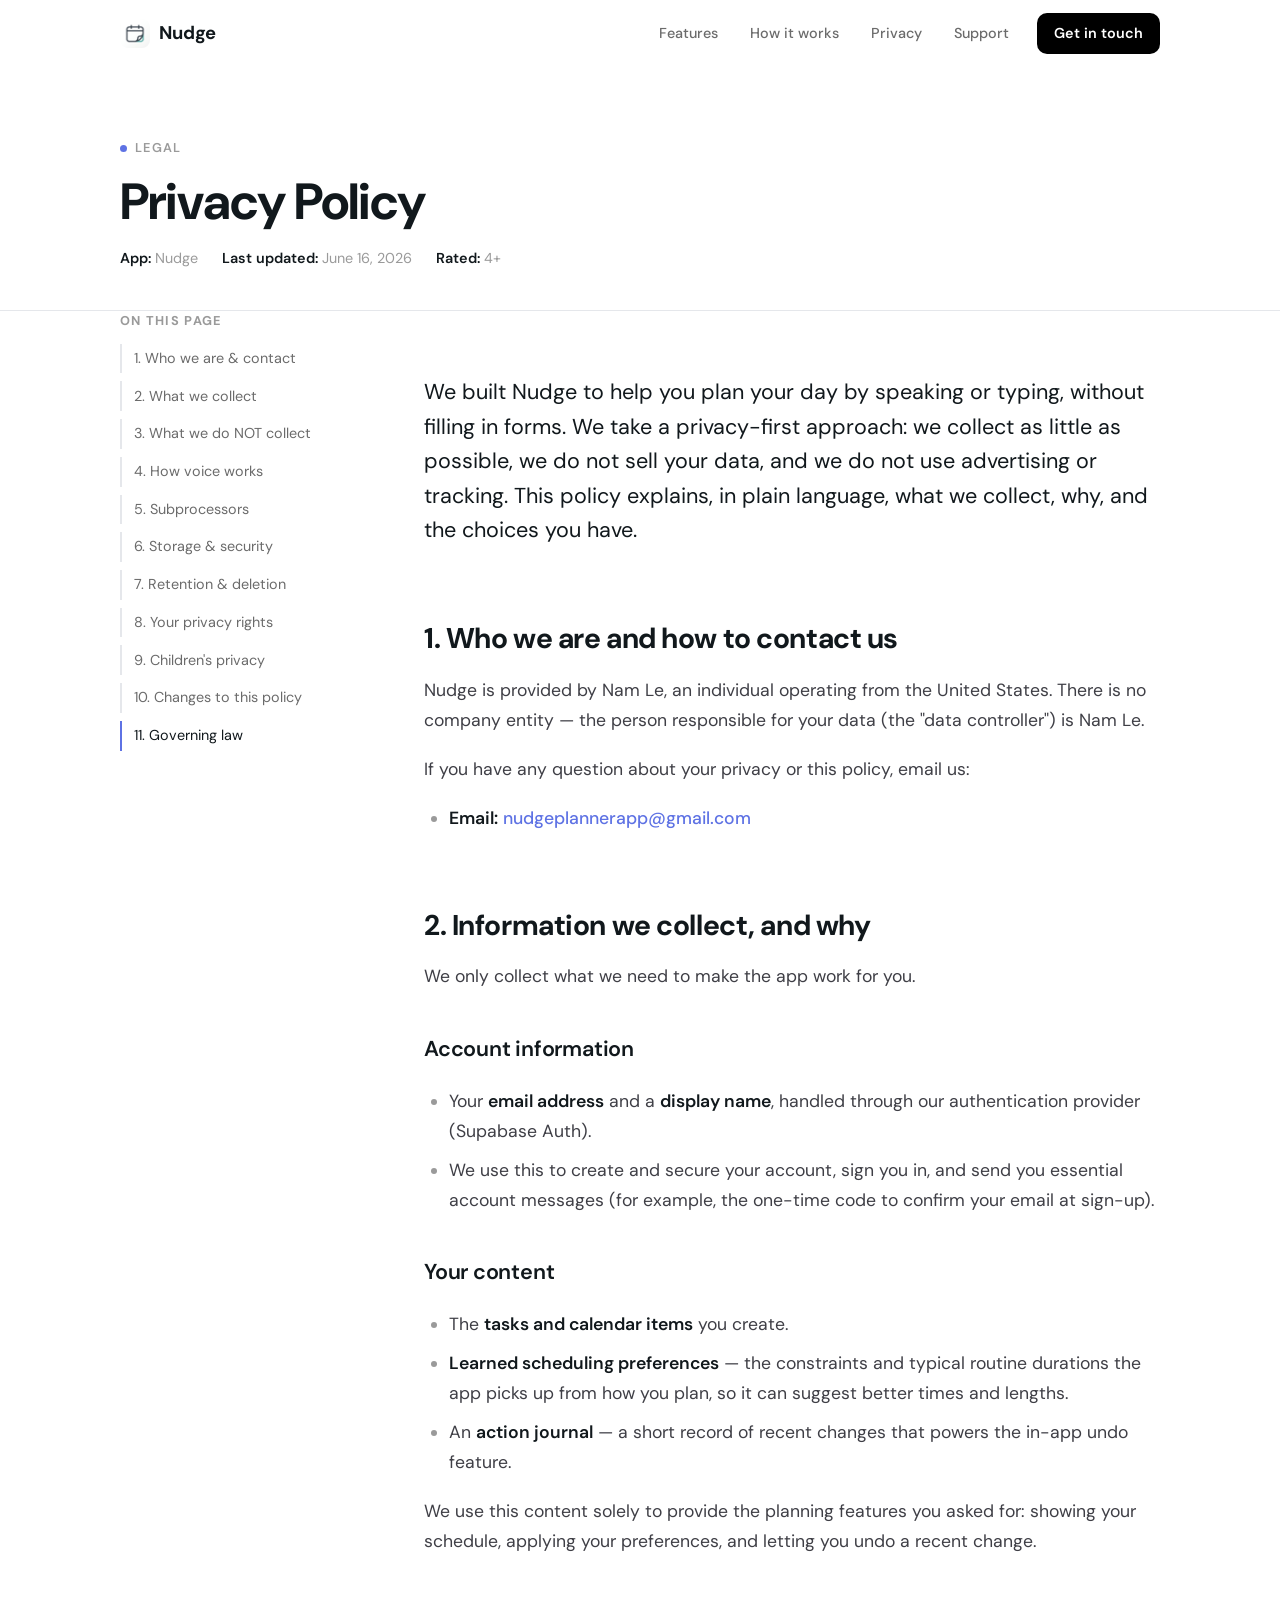
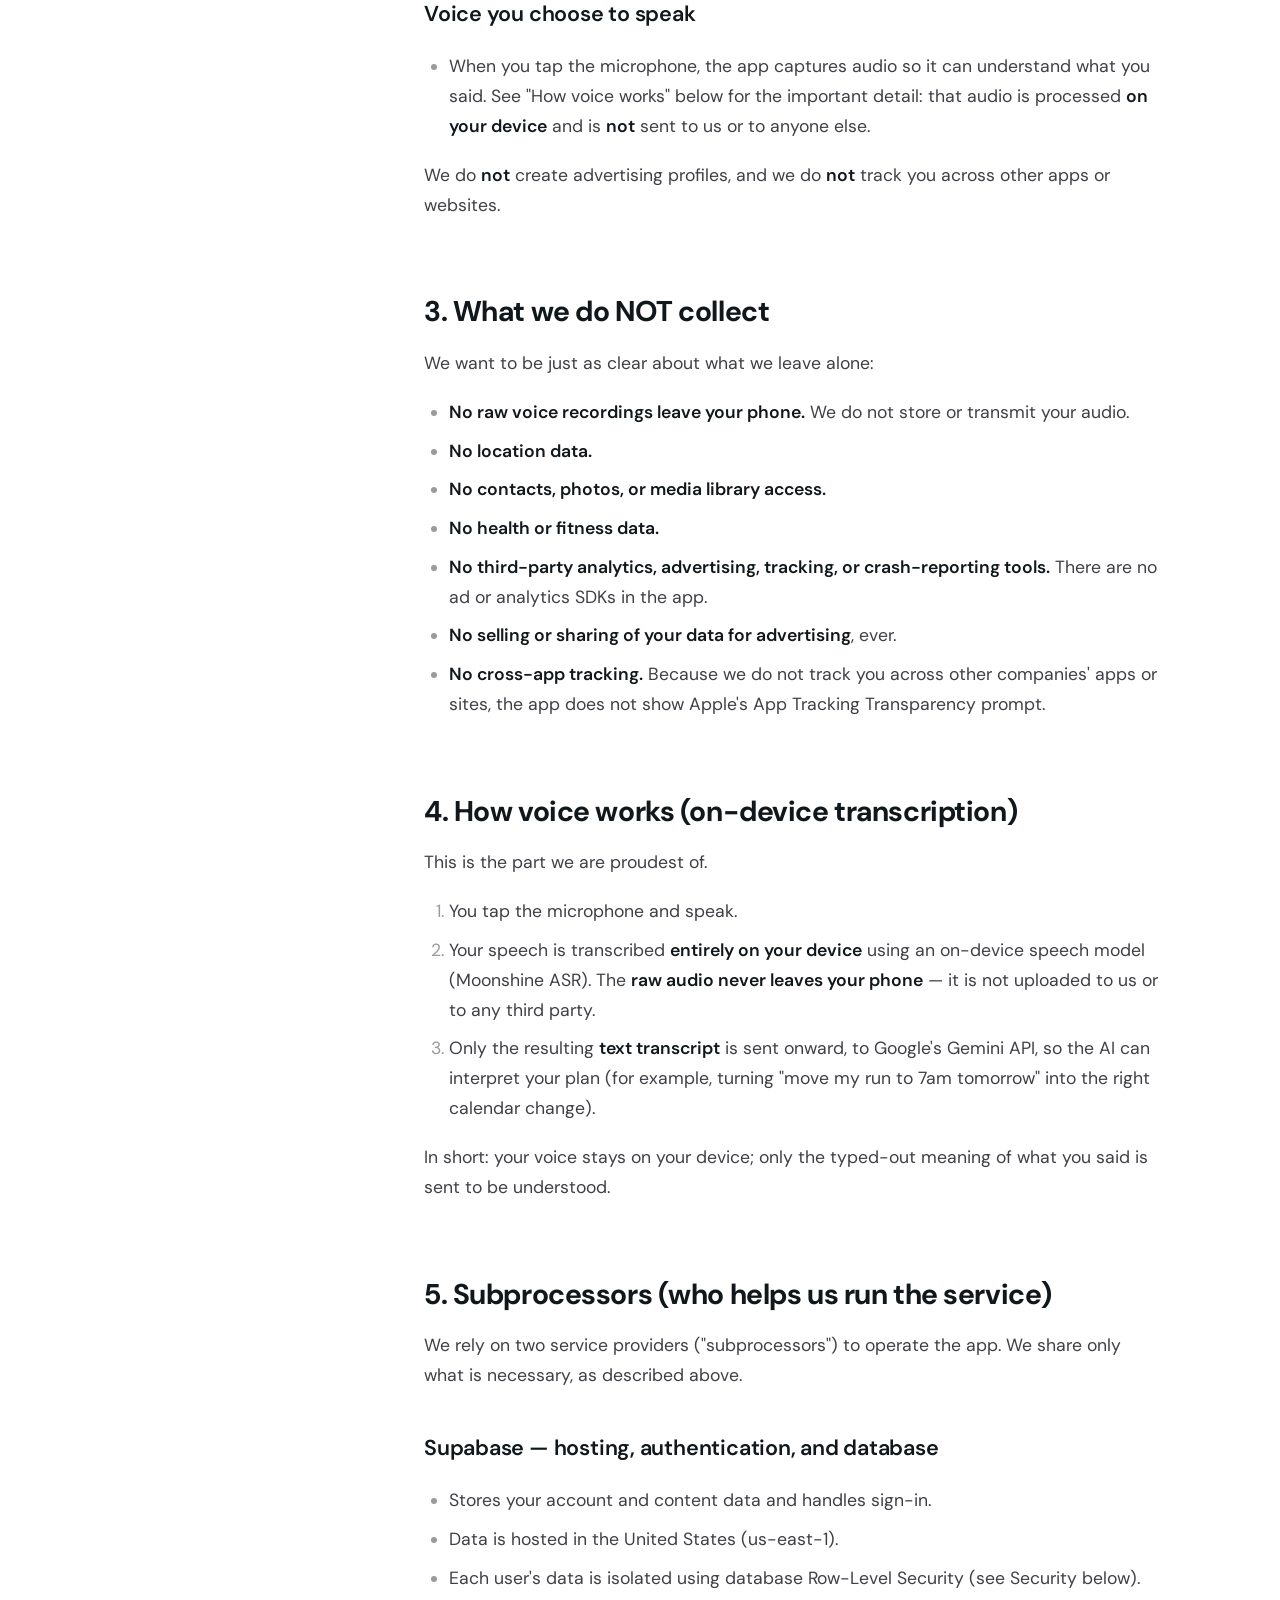
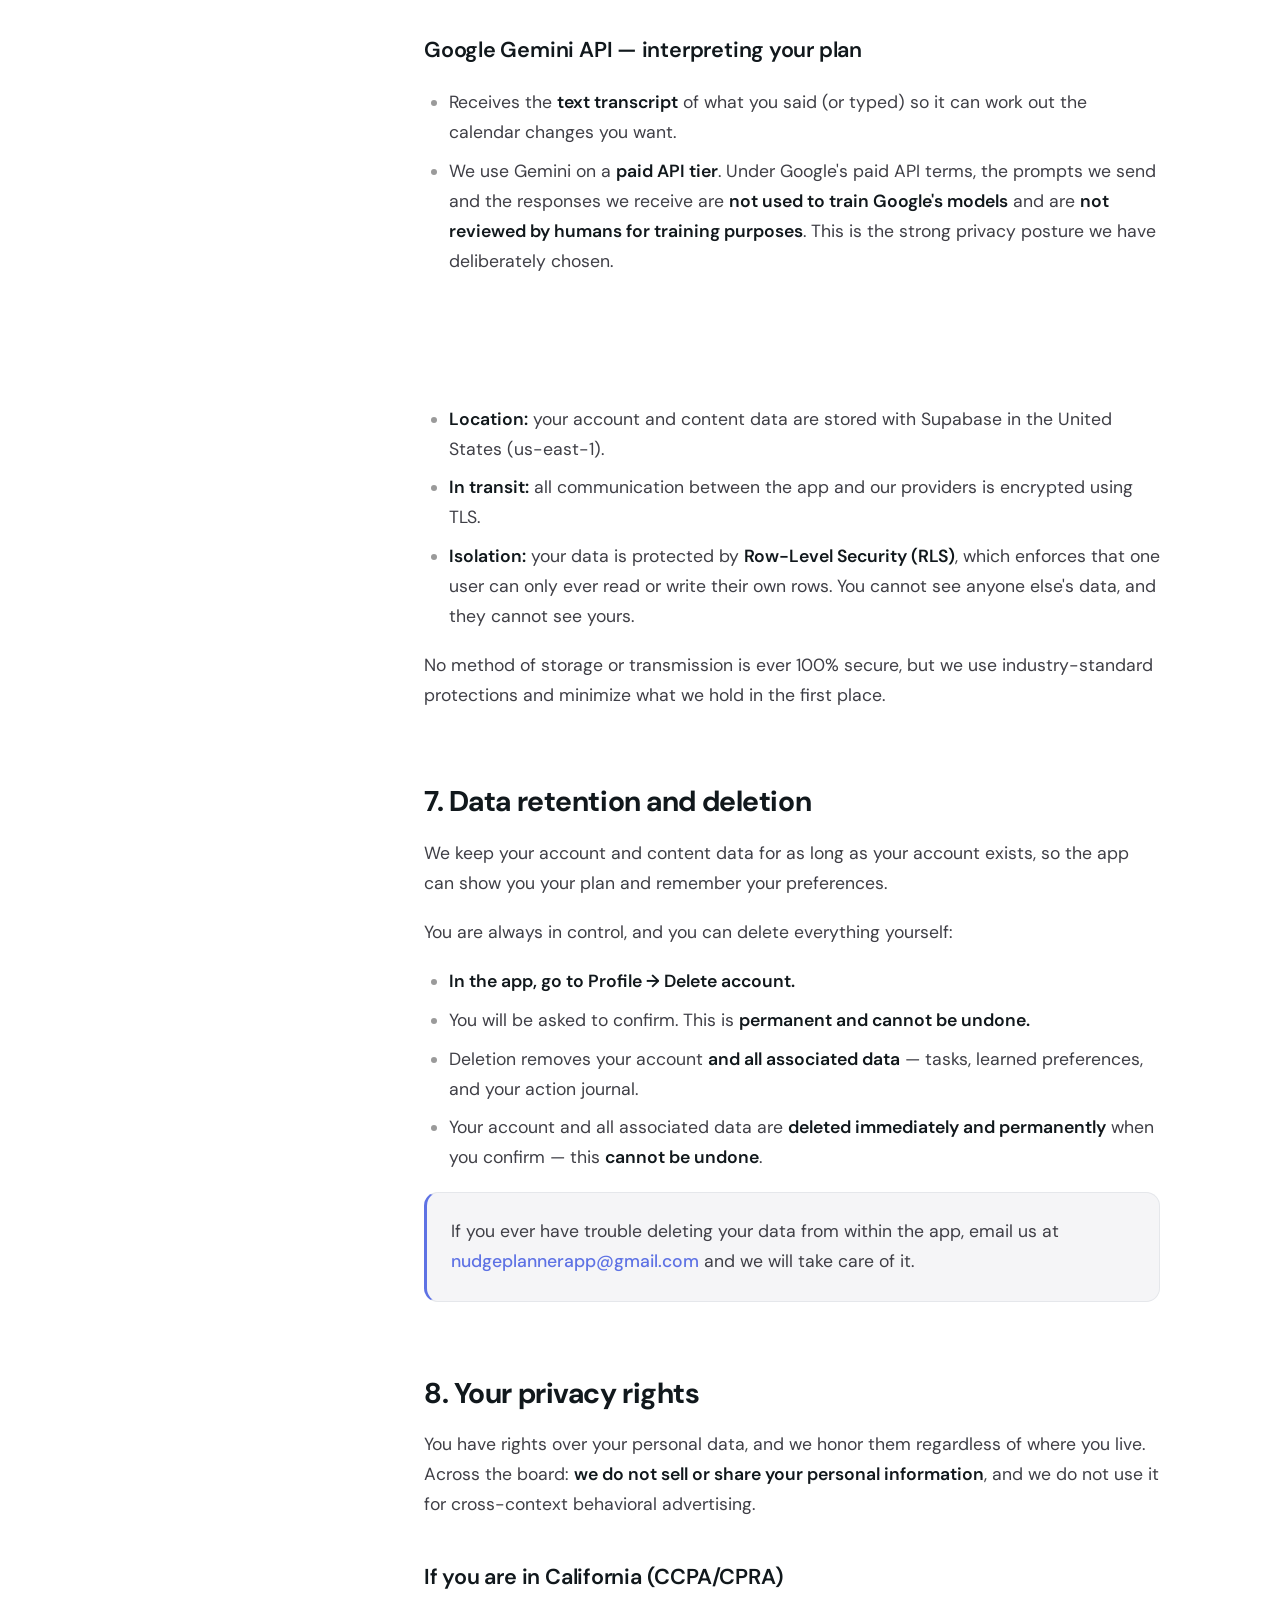
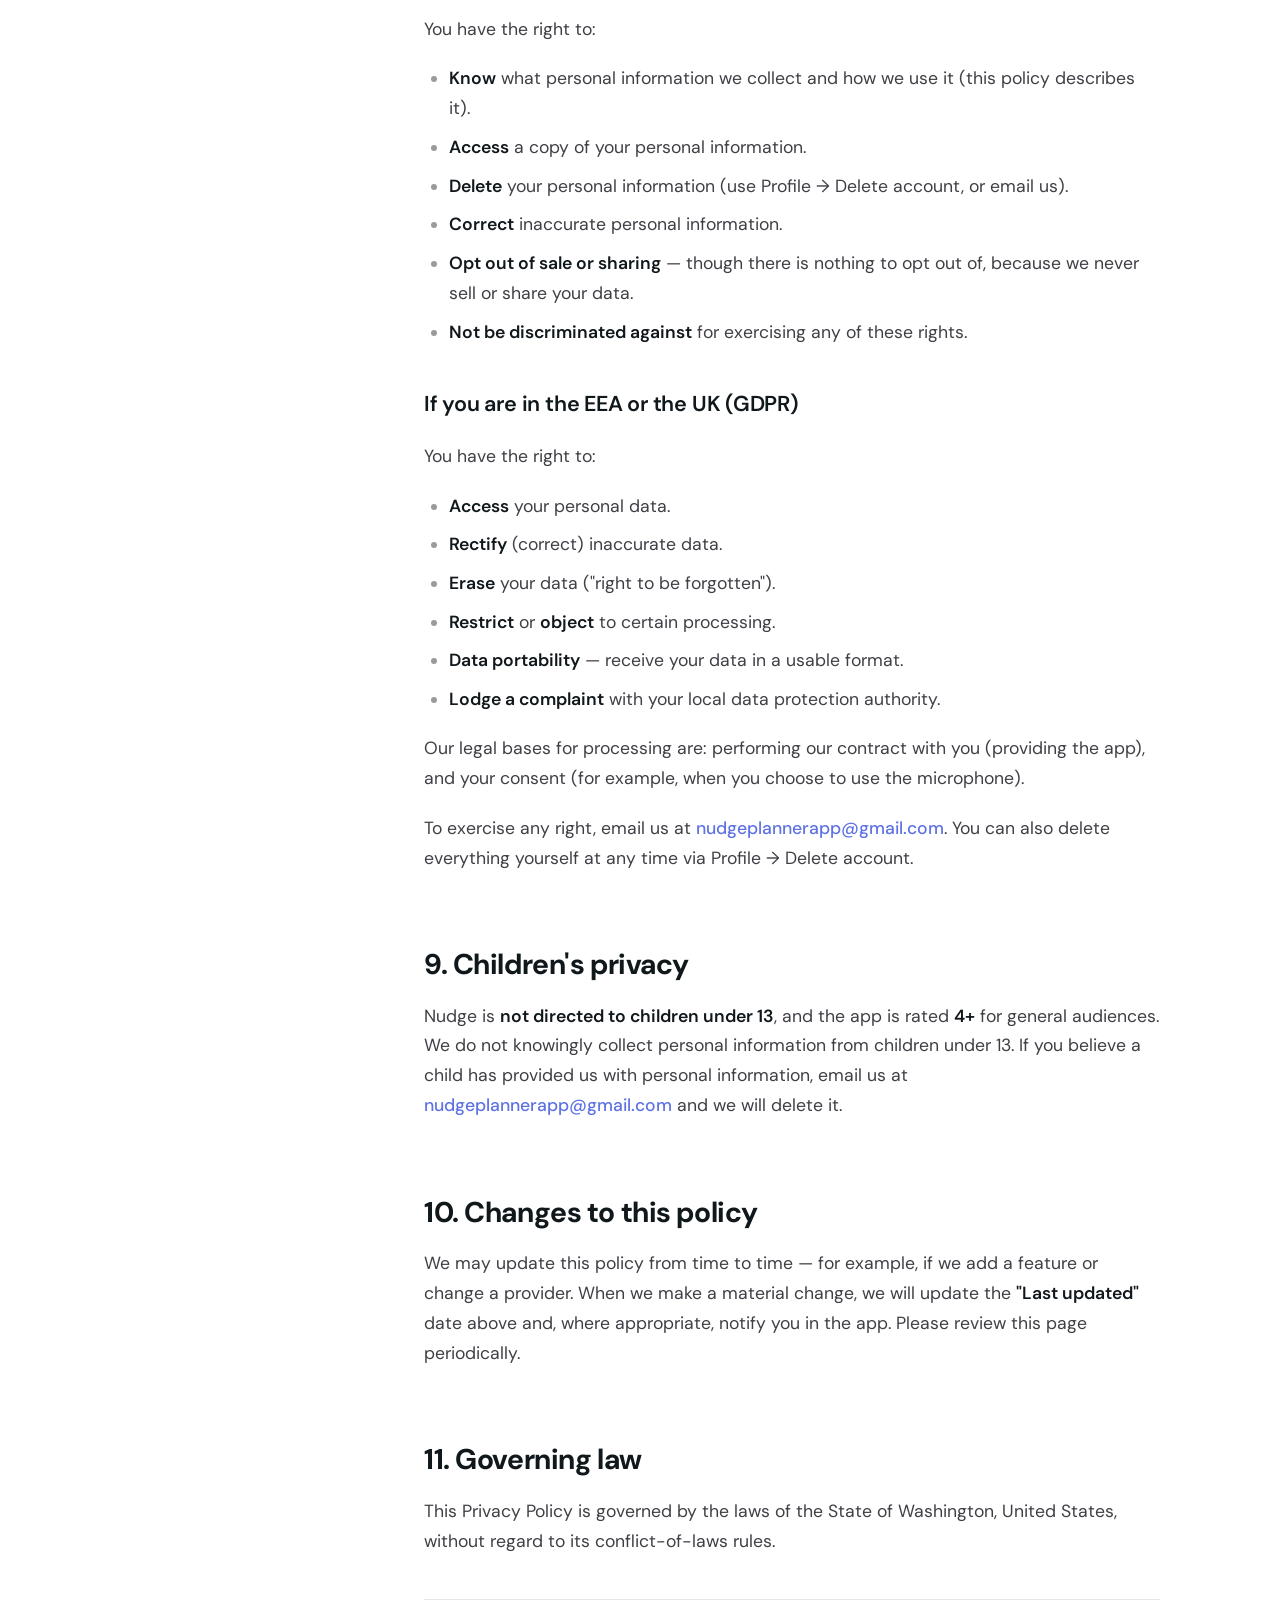
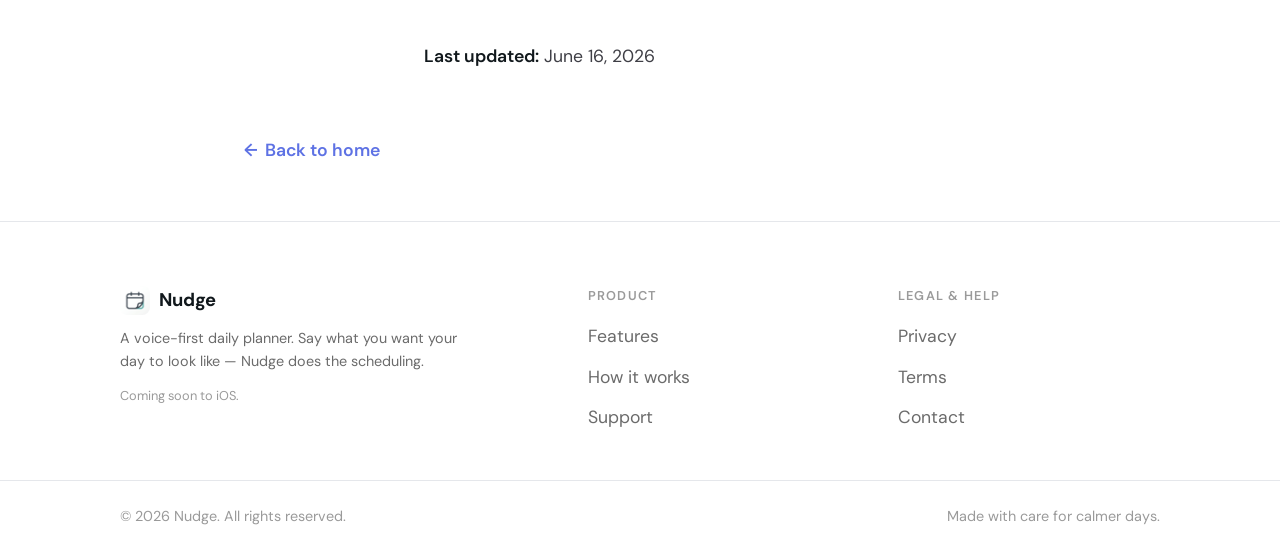
==== commit f27b8d4a: "Redesign: monochrome, app-faithful (B&W + minimal blue) Rebuild the site to mirror the actual app in" ====
--- a/privacy.html
+++ b/privacy.html
@@ -7,8 +7,8 @@
   <title>Privacy Policy — Nudge</title>
   <meta name="description" content="How Nudge handles your data: privacy-first, on-device voice transcription, no ads or tracking, and your data never sold." />
   <link rel="canonical" href="https://namle05.github.io/nudge-site/privacy.html" />
-  <meta name="theme-color" content="#5E72E4" media="(prefers-color-scheme: light)" />
-  <meta name="theme-color" content="#0C0E22" media="(prefers-color-scheme: dark)" />
+  <meta name="theme-color" content="#FFFFFF" media="(prefers-color-scheme: light)" />
+  <meta name="theme-color" content="#0A0A0C" media="(prefers-color-scheme: dark)" />
   <meta name="color-scheme" content="light dark" />
 
   <!-- Icons -->
@@ -37,10 +37,10 @@
   <meta name="twitter:image" content="https://namle05.github.io/nudge-site/assets/og-image.png" />
   <meta name="twitter:image:alt" content="Nudge — plan your day by voice." />
 
-  <!-- Fonts: Fraunces (display) + Inter (body) -->
+  <!-- Font: DM Sans (the app's font) -->
   <link rel="preconnect" href="https://fonts.googleapis.com" />
   <link rel="preconnect" href="https://fonts.gstatic.com" crossorigin />
-  <link href="https://fonts.googleapis.com/css2?family=Fraunces:ital,opsz,wght@0,9..144,400..700;1,9..144,400..700&family=Inter:wght@400;550;600;650;700&display=swap" rel="stylesheet" />
+  <link href="https://fonts.googleapis.com/css2?family=DM+Sans:opsz,wght@9..40,400;9..40,500;9..40,600;9..40,700&display=swap" rel="stylesheet" />
 
   <link rel="stylesheet" href="styles.css" />
 </head>
--- a/styles.css
+++ b/styles.css
@@ -1,127 +1,107 @@
 /* ==========================================================================
-   NUDGE — "Quiet Machine" design system
+   NUDGE — marketing site
    One hand-built stylesheet. Vanilla. No framework, no build.
    Served at https://namle05.github.io/nudge-site/ (a subpath).
 
-   Discipline: ONE display face (Fraunces), ONE accent (indigo; teal is the
-   rare "done" tick only), ONE signature motion (sentence -> schedule), ONE
-   texture (blueprint grid + faint grain). Calm comes from space, restraint
-   and high contrast — never washed-out low contrast.
-   ========================================================================== */
-
-/* ==========================================================================
-   1. DESIGN TOKENS
+   This mirrors the actual app: black & white, DM Sans, ONE blue accent
+   (#5E72E4) used minimally — links, the mic, selected/active states only.
+   Strictly flat: no decorative fills, no shadows except one. Hairline borders,
+   generous whitespace. The hero is a faithful recreation of the app's
+   Todo screen.
+   ========================================================================== */
+
+/* ==========================================================================
+   1. DESIGN TOKENS  (the app's real Colors.light)
    ========================================================================== */
 :root{
-  /* ---- COLOR — raw ramps ---- */
-  --indigo-700:#3A47B8; --indigo-600:#4A5BD4; --indigo-500:#5E72E4;
-  --indigo-400:#7C8BEA; --indigo-300:#A7B2F2; --indigo-100:#D6DCFB; --indigo-050:#EEF1FF;
-  --teal-600:#2A7E6B;            /* darkened to clear AA 4.5:1 */
-  --teal-500:#3FA88E; --teal-300:#7FD0BC; --teal-050:#E8FBF3;
-  --ink-900:#15173A; --ink-700:#2A2D54; --ink-600:#42465F;
-  --ink-500:#5B5F78; --ink-400:#6B6F86;  /* bumped for AA */
-  /* legacy ink aliases (still referenced by legal-page prose markup) */
-  --ink-800:#1F2240;
-  --paper:#FCFBF9;              /* warm off-white page bg */
-  --surface:#FFFFFF;           /* clean card white */
-  --surface-2:#F6F5F2;         /* warm sunken */
-  --border:#E7E5DF;            /* warm hairline */
-  --border-2:#D8D5CC;
-  --white-92:rgba(255,255,255,.92);
-  --white-70:rgba(255,255,255,.70);
-  --glow-rgb:94 114 228;
-
-  /* ---- COLOR — SEMANTIC (components use ONLY these) ---- */
-  --bg:var(--paper);
-  --bg-sunken:var(--surface-2);
-  --text:var(--ink-600);
-  --text-strong:var(--ink-700);
-  --text-heading:var(--ink-900);
-  --text-quiet:var(--ink-400);
-  --accent:var(--indigo-500);
-  --accent-strong:var(--indigo-600);
-  --accent-quiet:var(--indigo-050);
-  --confirm:var(--teal-600);
-  --confirm-quiet:var(--teal-050);
-  --line:var(--border);
-  --line-strong:var(--border-2);
-  --focus:#2840d0;
-  --on-accent:#FFFFFF;
+  /* ---- SURFACES & TEXT (light = the app) ---- */
+  --bg:#FFFFFF;
+  --surface:#FFFFFF;
+  --surface-2:#F5F5F7;
+  --surface-3:#EBEBF0;
+  --border:#E5E7EB;
+  --text:#11181C;
+  --text-2:#3F3F46;
+  --text-secondary:#6B6B6B;
+  --text-muted:#9A9A9A;
+  --text-disabled:#C5C5C5;
+
+  /* ---- BRAND PRIMITIVES ---- */
+  --black:#000000;          /* primary buttons + selected day (app buttonFill) */
+  --accent:#5E72E4;         /* THE blue — used MINIMALLY */
+  --accent-light:#8FA0F0;
+  --error:#DC2626;
+  --success:#16A34A;
+
+  /* ---- APP SECTION / CATEGORY TINTS (used in the hero) ---- */
+  --morning-pill:rgba(255,216,168,.55);
+  --afternoon-pill:rgba(186,230,253,.55);
+  --evening-pill:rgba(196,181,253,.55);
+  --cat-exercise:#B6E2C7;
+  --cat-work:#C7D2FE;
+  --cat-meal:#FFD8A8;
+  --cat-study:#FBCFE8;
 
   /* ---- TYPE ---- */
-  --font-display:"Fraunces",Georgia,"Times New Roman",serif;
-  --font-sans:"Inter",-apple-system,BlinkMacSystemFont,"Segoe UI",Roboto,Helvetica,Arial,sans-serif;
+  --font-sans:"DM Sans",-apple-system,BlinkMacSystemFont,"Segoe UI",Roboto,Helvetica,Arial,sans-serif;
   --fs--2:clamp(0.75rem,0.73rem + 0.09vw,0.80rem);
   --fs--1:clamp(0.83rem,0.80rem + 0.13vw,0.90rem);
-  --fs-0: clamp(1.00rem,0.96rem + 0.20vw,1.125rem);
-  --fs-1: clamp(1.20rem,1.12rem + 0.40vw,1.45rem);
-  --fs-2: clamp(1.45rem,1.30rem + 0.75vw,1.95rem);
-  --fs-3: clamp(1.80rem,1.55rem + 1.25vw,2.70rem);
-  --fs-4: clamp(2.20rem,1.75rem + 2.20vw,3.70rem);
-  --fs-5: clamp(2.70rem,2.00rem + 3.40vw,4.90rem);
-  --fs-6: clamp(3.20rem,2.10rem + 5.20vw,6.40rem);
-  --lh-display:1.04; --lh-heading:1.12; --lh-text:1.65; --lh-prose:1.7;
-  --tr-hero:-0.028em; --tr-tight:-0.018em; --tr-caps:0.12em; --tr-normal:0;
-  --wght-display:600; --wght-body:400; --wght-medium:550; --wght-semibold:650;
-  --measure:66ch; --measure-lede:48ch;
-
-  /* legacy type aliases (legal-page markup references --step-*) */
+  --fs-0: clamp(1.00rem,0.97rem + 0.18vw,1.10rem);
+  --fs-1: clamp(1.15rem,1.08rem + 0.34vw,1.35rem);
+  --fs-2: clamp(1.40rem,1.26rem + 0.66vw,1.85rem);
+  --fs-3: clamp(1.70rem,1.48rem + 1.05vw,2.45rem);
+  --fs-4: clamp(2.05rem,1.66rem + 1.90vw,3.20rem);
+  --fs-5: clamp(2.45rem,1.90rem + 2.70vw,4.00rem);
+  --lh-display:1.08; --lh-heading:1.15; --lh-text:1.62; --lh-prose:1.7;
+  --tr-tight:-0.02em; --tr-caps:0.10em;
+  --measure:64ch; --measure-lede:46ch;
+
+  /* legacy type aliases (in case any markup still references --step-*) */
   --step--1:var(--fs--1); --step-0:var(--fs-0); --step-1:var(--fs-1);
   --step-2:var(--fs-2); --step-3:var(--fs-3); --step-4:var(--fs-4); --step-5:var(--fs-5);
 
   /* ---- SPACING (4px base) ---- */
   --sp-1:.25rem; --sp-2:.5rem; --sp-3:.75rem; --sp-4:1rem; --sp-5:1.5rem;
   --sp-6:2rem; --sp-7:3rem; --sp-8:4rem; --sp-9:6rem; --sp-10:8rem;
-  --space-section:clamp(4rem,9vw,8rem);
+  --space-section:clamp(4rem,9vw,7.5rem);
   --space-section-tight:clamp(2.5rem,5vw,4rem);
 
   /* ---- LAYOUT ---- */
-  --container:72rem; --container-narrow:48rem; --container-prose:66ch;
+  --container:70rem; --container-narrow:48rem; --container-prose:66ch;
   --gutter:clamp(1.25rem,4vw,2.5rem);
   --nav-h:4.25rem;
 
-  /* ---- RADII ---- */
-  --r-sm:10px; --r-md:16px; --r-lg:24px; --r-xl:32px; --r-2xl:40px; --r-pill:999px;
-  --r-screen:24px; --r-screen-inset:8px;
-
-  /* ---- SHADOWS (two-layer, indigo-tinted) ---- */
-  --shadow-xs:0 1px 2px rgba(21,23,58,.05);
-  --shadow-sm:0 2px 6px -2px rgba(21,23,58,.10), 0 1px 2px rgba(21,23,58,.06);
-  --shadow-md:0 10px 30px -14px rgba(var(--glow-rgb),.22), 0 2px 8px -4px rgba(21,23,58,.10);
-  --shadow-lg:0 30px 70px -28px rgba(var(--glow-rgb),.40), 0 6px 16px -10px rgba(21,23,58,.12);
-  --shadow-xl:0 50px 110px -36px rgba(var(--glow-rgb),.45), 0 10px 24px -14px rgba(21,23,58,.14);
-  --glow-accent:0 0 0 6px rgba(var(--glow-rgb),.14);
+  /* ---- RADII (matches the app: ~10px buttons, rounded cells) ---- */
+  --r-sm:10px; --r-md:14px; --r-lg:18px; --r-xl:22px; --r-pill:999px;
+  --r-screen:30px;
+
+  /* ---- SHADOWS — exactly ONE soft shadow exists (the hero device) ---- */
+  --shadow-card:0 1px 2px rgba(0,0,0,.06), 0 12px 40px -16px rgba(0,0,0,.12);
 
   /* ---- MOTION ---- */
   --ease-out:cubic-bezier(.22,.61,.36,1);
   --ease-soft:cubic-bezier(.4,0,.2,1);
-  --ease-spring:cubic-bezier(.34,1.4,.64,1);
-  --dur-fast:.18s; --dur-base:.28s; --dur-slow:.45s; --dur-reveal:.62s;
-  --rev-dist:18px; --stagger:70ms;
-}
-
-/* ---- DARK MODE (auto; tokens ready, no toggle ships in v1) ---- */
+  --dur-fast:.16s; --dur-base:.26s; --dur-reveal:.55s;
+  --rev-dist:14px;
+}
+
+/* ---- DARK MODE (auto; the app's dark values) ---- */
 @media (prefers-color-scheme:dark){ :root:not([data-theme="light"]){
-  --paper:#0C0E22; --bg:#0C0E22;
-  --surface:#15183A; --surface-2:#1B1E45; --bg-sunken:#101230;
-  --border:#262A55; --border-2:#323766;
-  --text:#C6C9E2; --text-strong:#E2E4F4; --text-heading:#F2F3FB; --text-quiet:#9498BE;
-  --ink-800:#E2E4F4;
-  --accent:var(--indigo-400); --accent-strong:var(--indigo-400); --accent-quiet:#1E2250;
-  --confirm:var(--teal-300); --confirm-quiet:#123026;
-  --line:#262A55; --line-strong:#323766; --focus:#9DB0FF;
-  --shadow-md:0 10px 30px -14px rgba(0,0,0,.55), 0 2px 8px -4px rgba(0,0,0,.5);
-  --shadow-lg:0 30px 70px -28px rgba(0,0,0,.6); --shadow-xl:0 50px 110px -36px rgba(0,0,0,.65);
+  --bg:#0A0A0C; --surface:#16161A; --surface-2:#1C1C22; --surface-3:#26262C;
+  --border:#26262C;
+  --text:#ECEDEE; --text-2:#C9CACC; --text-secondary:#A8A9AC;
+  --text-muted:#7C7D80; --text-disabled:#5A5B5E;
+  --black:#FFFFFF;          /* buttonFill flips to white in dark */
+  --accent:#8FA0F0; --accent-light:#A8B4F4;
+  --shadow-card:0 1px 2px rgba(0,0,0,.5), 0 16px 48px -18px rgba(0,0,0,.7);
 }}
 [data-theme="dark"]{
-  --paper:#0C0E22; --bg:#0C0E22;
-  --surface:#15183A; --surface-2:#1B1E45; --bg-sunken:#101230;
-  --border:#262A55; --border-2:#323766;
-  --text:#C6C9E2; --text-strong:#E2E4F4; --text-heading:#F2F3FB; --text-quiet:#9498BE;
-  --ink-800:#E2E4F4;
-  --accent:var(--indigo-400); --accent-strong:var(--indigo-400); --accent-quiet:#1E2250;
-  --confirm:var(--teal-300); --confirm-quiet:#123026;
-  --line:#262A55; --line-strong:#323766; --focus:#9DB0FF;
+  --bg:#0A0A0C; --surface:#16161A; --surface-2:#1C1C22; --surface-3:#26262C;
+  --border:#26262C;
+  --text:#ECEDEE; --text-2:#C9CACC; --text-secondary:#A8A9AC;
+  --text-muted:#7C7D80; --text-disabled:#5A5B5E;
+  --black:#FFFFFF; --accent:#8FA0F0; --accent-light:#A8B4F4;
+  --shadow-card:0 1px 2px rgba(0,0,0,.5), 0 16px 48px -18px rgba(0,0,0,.7);
 }
 
 /* ==========================================================================
@@ -146,40 +126,48 @@
   -webkit-font-smoothing:antialiased;
   -moz-osx-font-smoothing:grayscale;
   text-rendering:optimizeLegibility;
-  font-feature-settings:"kern","liga","calt";
+  font-feature-settings:"kern","liga";
   min-height:100vh;
-  overflow-x:hidden;          /* hero phone breaks the right gutter */
+  overflow-x:hidden;
 }
 
 img,picture,svg{ display:block; max-width:100%; }
 
-a{ color:var(--accent-strong); text-underline-offset:0.18em; }
-a:hover{ color:var(--accent-strong); }
+a{ color:var(--accent); text-decoration:none; text-underline-offset:0.18em; }
+a:hover{ text-decoration:underline; }
 
 ul,ol{ padding-left:1.3em; }
-strong,b{ color:var(--text-strong); font-weight:650; }
+strong,b{ color:var(--text); font-weight:600; }
 
 :focus-visible{
-  outline:3px solid var(--focus);
+  outline:2px solid var(--accent);
   outline-offset:3px;
   border-radius:6px;
 }
 
-::selection{ background:rgba(var(--glow-rgb),.20); color:var(--text-heading); }
+::selection{ background:rgba(94,114,228,.18); color:var(--text); }
 
 /* skip link */
 .skip-link{
   position:absolute; left:var(--sp-4); top:-4rem; z-index:100;
-  background:var(--ink-900); color:#fff;
+  background:var(--black); color:var(--bg);
   padding:0.6rem 1rem; border-radius:var(--r-sm);
   font-weight:600; text-decoration:none;
   transition:top var(--dur-fast) var(--ease-soft);
 }
-.skip-link:focus{ top:var(--sp-4); color:#fff; }
+.skip-link:focus{ top:var(--sp-4); }
 
 .sr-only{
   position:absolute; width:1px; height:1px; padding:0; margin:-1px;
   overflow:hidden; clip:rect(0 0 0 0); white-space:nowrap; border:0;
+}
+
+/* top reading-progress bar (legal pages + index), CSS scroll-driven only */
+.progress-bar{
+  position:fixed; top:0; left:0; right:0; height:2px; z-index:60;
+  transform-origin:0 50%; transform:scaleX(0);
+  background:var(--accent);
+  pointer-events:none;
 }
 
 /* ==========================================================================
@@ -194,51 +182,15 @@
 .container-narrow{ max-width:var(--container-narrow); }
 
 .section{ padding-block:var(--space-section); position:relative; }
+.section + .section{ border-top:1px solid var(--border); }
 .section-tight{ padding-block:var(--space-section-tight); }
 
-/* perf: skip offscreen work for non-hero sections (NOT hero, NOT prose) */
+/* perf: skip offscreen work for non-hero sections */
 .section:not(.hero){
   content-visibility:auto;
   contain-intrinsic-size:auto 600px;
 }
 
-/* ---- Texture: blueprint grid + faint grain (replaces pastel blooms) ---- */
-.blueprint{
-  background-image:
-    linear-gradient(to right, rgba(var(--glow-rgb),.045) 1px, transparent 1px),
-    linear-gradient(to bottom, rgba(var(--glow-rgb),.045) 1px, transparent 1px);
-  background-size:32px 32px;
-}
-.grain{ position:relative; }
-.grain::before{
-  content:""; position:absolute; inset:0; pointer-events:none; z-index:0;
-  opacity:.035; mix-blend-mode:soft-light;
-  background-image:url("data:image/svg+xml,%3Csvg xmlns='http://www.w3.org/2000/svg' width='120' height='120'%3E%3Cfilter id='n'%3E%3CfeTurbulence type='fractalNoise' baseFrequency='0.9' numOctaves='2' stitchTiles='stitch'/%3E%3C/filter%3E%3Crect width='100%25' height='100%25' filter='url(%23n)'/%3E%3C/svg%3E");
-}
-.grain > *{ position:relative; z-index:1; }
-
-/* ---- Brand time-rail device (recurring motif) ---- */
-.rail-cap{
-  display:inline-block;
-  width:2.6rem; height:2px; border-radius:var(--r-pill);
-  background:linear-gradient(90deg, var(--accent), var(--confirm));
-  vertical-align:middle; margin-right:0.7rem;
-}
-
-/* ---- Inline link treatment (.ink-underline) ---- */
-.ink-underline{
-  color:var(--accent-strong);
-  text-decoration:none;
-  font-weight:550;
-  background-image:linear-gradient(90deg, var(--accent), var(--confirm));
-  background-repeat:no-repeat;
-  background-position:0 100%;
-  background-size:100% 1.5px;
-  padding-bottom:1px;
-  transition:background-size var(--dur-base) var(--ease-out), color var(--dur-base) var(--ease-out);
-}
-.ink-underline:hover{ color:var(--accent-strong); background-size:100% 2.5px; }
-
 /* ==========================================================================
    4. HEADER / NAV
    ========================================================================== */
@@ -247,444 +199,380 @@
 .site-header{
   position:sticky; top:0; z-index:50;
   height:var(--nav-h);
-  background:color-mix(in srgb, var(--bg) 82%, transparent);
-  -webkit-backdrop-filter:saturate(140%) blur(12px);
-  backdrop-filter:saturate(140%) blur(12px);
+  background:color-mix(in srgb, var(--bg) 88%, transparent);
+  -webkit-backdrop-filter:saturate(120%) blur(10px);
+  backdrop-filter:saturate(120%) blur(10px);
   border-bottom:1px solid transparent;
-  transition:border-color var(--dur-base) var(--ease-soft), box-shadow var(--dur-base) var(--ease-soft);
-}
-.site-header.is-stuck{
-  border-bottom:1px solid var(--line);
-  box-shadow:var(--shadow-sm);
-}
+  transition:border-color var(--dur-base) var(--ease-soft);
+}
+.site-header.is-stuck{ border-bottom:1px solid var(--border); }
 .site-header .container{
   display:flex; align-items:center; justify-content:space-between;
   gap:var(--sp-4); height:100%;
 }
 .brand{
-  display:inline-flex; align-items:center; gap:0.65rem;
-  font-weight:650; font-size:1.18rem; letter-spacing:-0.01em;
-  color:var(--text-heading); text-decoration:none;
-}
-.brand:hover{ color:var(--text-heading); }
-.brand img{
-  width:2rem; height:2rem; border-radius:9px; box-shadow:var(--shadow-xs);
-}
+  display:inline-flex; align-items:center; gap:0.6rem;
+  font-weight:700; font-size:1.15rem; letter-spacing:-0.01em;
+  color:var(--text); text-decoration:none;
+}
+.brand:hover{ color:var(--text); text-decoration:none; }
+.brand img{ width:1.85rem; height:1.85rem; border-radius:8px; }
 .brand span{ line-height:1; }
 
-.site-nav{ display:flex; align-items:center; gap:clamp(0.5rem,2vw,1.75rem); }
+.site-nav{ display:flex; align-items:center; gap:clamp(0.5rem,2vw,1.6rem); }
 .site-nav a{
-  color:var(--text); text-decoration:none;
-  font-weight:550; font-size:var(--fs--1);
+  color:var(--text-secondary); text-decoration:none;
+  font-weight:500; font-size:var(--fs--1);
   padding:0.4rem 0.2rem; border-radius:8px;
   transition:color var(--dur-fast) var(--ease-soft);
 }
-.site-nav a:hover{ color:var(--accent-strong); }
+.site-nav a:hover{ color:var(--text); text-decoration:none; }
 .site-nav .nav-cta{
-  background:var(--ink-900); color:#fff;
-  padding:0.55rem 1.05rem; border-radius:var(--r-pill); font-weight:600;
-}
-.site-nav .nav-cta:hover{ background:var(--accent-strong); color:#fff; }
-
-/* mobile: collapse secondary links; keep brand + CTA */
-@media (max-width:44rem){
-  .site-nav{ gap:0.75rem; }
-}
-@media (max-width:30rem){
-  .site-nav .nav-secondary{ display:none; }
-}
-
-/* ==========================================================================
-   5. BUTTONS
+  background:var(--black); color:var(--bg);
+  padding:0.55rem 1.05rem; border-radius:var(--r-sm); font-weight:600;
+}
+.site-nav .nav-cta:hover{ color:var(--bg); opacity:.88; text-decoration:none; }
+
+@media (max-width:44rem){ .site-nav{ gap:0.75rem; } }
+@media (max-width:30rem){ .site-nav .nav-secondary{ display:none; } }
+
+/* ==========================================================================
+   5. BUTTONS  (primary = solid black; secondary = white + hairline)
    ========================================================================== */
 .btn{
-  display:inline-flex; align-items:center; justify-content:center; gap:0.55rem;
+  display:inline-flex; align-items:center; justify-content:center; gap:0.5rem;
   font-family:var(--font-sans); font-weight:600; font-size:var(--fs-0); line-height:1;
-  padding:0.95rem 1.6rem; border-radius:var(--r-pill);
+  padding:0.9rem 1.5rem; border-radius:var(--r-sm);
   border:1px solid transparent; text-decoration:none; cursor:pointer;
-  transition:transform var(--dur-fast) var(--ease-out),
+  transition:opacity var(--dur-fast) var(--ease-soft),
     background-color var(--dur-fast) var(--ease-soft),
-    box-shadow var(--dur-fast) var(--ease-soft),
     border-color var(--dur-fast) var(--ease-soft),
     color var(--dur-fast) var(--ease-soft);
-  will-change:transform;
-}
-.btn-primary{ background:var(--accent-strong); color:var(--on-accent); box-shadow:var(--shadow-md); }
-.btn-primary:hover{ background:var(--indigo-700); color:var(--on-accent); box-shadow:var(--shadow-lg); }
-.btn-ghost{ background:var(--surface); color:var(--text-strong); border-color:var(--line-strong); }
-.btn-ghost:hover{ color:var(--text-heading); border-color:var(--indigo-300); background:var(--surface); }
+}
+.btn:hover{ text-decoration:none; }
+.btn-primary{ background:var(--black); color:var(--bg); }
+.btn-primary:hover{ color:var(--bg); opacity:.88; }
+.btn-ghost{ background:var(--surface); color:var(--text); border-color:var(--border); }
+.btn-ghost:hover{ color:var(--text); border-color:var(--text-muted); }
 .btn .arrow{ transition:transform var(--dur-fast) var(--ease-out); }
-.btn:active{ transform:scale(.98); }
-
-/* ==========================================================================
-   6. HERO (the signature surface)
-   ========================================================================== */
-.hero{ position:relative; overflow:clip; }
+@media (hover:hover) and (prefers-reduced-motion:no-preference){
+  .btn-primary:hover .arrow{ transform:translateX(3px); }
+}
+.btn:active{ transform:translateY(1px); }
+
+/* ==========================================================================
+   6. HERO  (copy + a faithful recreation of the app's Todo screen)
+   ========================================================================== */
+.hero{ position:relative; }
 .hero .container{
   display:grid;
   gap:clamp(2.5rem,6vw,4.5rem);
-  padding-block:clamp(3.25rem,8vw,6.5rem) clamp(3rem,7vw,5.5rem);
+  padding-block:clamp(3rem,8vw,5.5rem) clamp(3rem,7vw,5rem);
 }
 @media (min-width:60rem){
   .hero .container{ grid-template-columns:1.05fr 0.95fr; align-items:center; }
 }
-/* faint structural grid drifts behind the whole hero (compositor-only) */
-.hero-grid{
-  position:absolute; inset:-6% -4% -10% -4%; z-index:0; pointer-events:none;
-  opacity:.6;
-  -webkit-mask-image:radial-gradient(120% 90% at 70% 30%, #000 30%, transparent 78%);
-  mask-image:radial-gradient(120% 90% at 70% 30%, #000 30%, transparent 78%);
-}
-.hero .container,.hero-copy,.hero-visual{ position:relative; z-index:1; }
+.hero-copy{ max-width:34rem; }
 
 .eyebrow{
-  display:inline-flex; align-items:center; gap:0.55rem;
-  font-size:var(--fs--1); font-weight:600;
+  display:inline-flex; align-items:center; gap:0.5rem;
+  font-size:var(--fs--2); font-weight:600;
   letter-spacing:var(--tr-caps); text-transform:uppercase;
-  color:var(--accent-strong); background:var(--accent-quiet);
-  border:1px solid var(--indigo-100);
-  padding:0.4rem 0.85rem; border-radius:var(--r-pill);
-}
-.eyebrow .dot{ width:0.5rem; height:0.5rem; border-radius:50%; background:var(--confirm); }
+  color:var(--text-muted);
+}
+.eyebrow .dot{ width:0.45rem; height:0.45rem; border-radius:50%; background:var(--accent); }
 
 .hero h1{
-  font-family:var(--font-display); font-weight:var(--wght-display);
-  font-optical-sizing:auto; font-variation-settings:"opsz" 110;
+  font-weight:700;
   font-size:var(--fs-5); line-height:var(--lh-display);
-  letter-spacing:var(--tr-hero); color:var(--text-heading);
-  margin-top:var(--sp-5);
-}
-.hero h1 .hl{ color:var(--accent); font-style:italic; }
+  letter-spacing:var(--tr-tight); color:var(--text);
+  margin-top:var(--sp-4);
+}
+.hero h1 .hl{ color:var(--accent); }
 
 .hero .lede{
-  font-size:var(--fs-1); line-height:1.55; color:var(--text);
+  font-size:var(--fs-1); line-height:1.55; color:var(--text-secondary);
   margin-top:var(--sp-5); max-width:var(--measure-lede);
 }
 .hero .cta-row{ display:flex; flex-wrap:wrap; gap:var(--sp-4); margin-top:var(--sp-6); }
 .hero .honest{
-  margin-top:var(--sp-4); font-size:var(--fs--1); color:var(--text-quiet);
-}
-.hero .honest a{ color:var(--accent-strong); }
+  margin-top:var(--sp-4); font-size:var(--fs--1); color:var(--text-muted);
+}
+.hero .honest a{ color:var(--accent); }
 .hero .reassure{
-  margin-top:var(--sp-5); font-size:var(--fs--1); color:var(--text);
+  margin-top:var(--sp-4); font-size:var(--fs--1); color:var(--text-secondary);
   display:inline-flex; align-items:center; gap:0.5rem;
 }
-.hero .reassure svg{ flex:none; color:var(--confirm); }
-
-/* ---- 6b. CRAFTED PRODUCT UI (the real Nudge surface, CSS/SVG) ---- */
-.hero-visual{ position:relative; display:grid; place-items:center; isolation:isolate; }
-/* the single indigo mic-glow — hero only */
-.hero-visual::before{
-  content:""; position:absolute; inset:auto 0 8% 0; height:60%; z-index:-1;
-  background:radial-gradient(46% 50% at 62% 70%, rgba(var(--glow-rgb),.30) 0%, rgba(var(--glow-rgb),0) 70%);
-  filter:blur(6px);
-}
+.hero .reassure svg{ flex:none; color:var(--text-muted); }
+
+/* ---- 6b. THE APP SCREEN (CSS recreation of the Todo screen) ---- */
+.hero-visual{ position:relative; display:grid; place-items:center; }
 
 .phone{
-  width:min(20.5rem,80vw);
-  aspect-ratio:9 / 18.6;
-  background:linear-gradient(160deg, var(--surface) 0%, color-mix(in srgb,var(--surface) 92%,var(--accent-quiet)) 100%);
-  border-radius:var(--r-xl);
-  border:1px solid var(--line);
-  box-shadow:var(--shadow-xl), inset 0 1px 0 rgba(255,255,255,.9);
-  padding:var(--r-screen-inset);
+  width:min(21rem,84vw);
+  background:var(--surface);
+  border-radius:var(--r-screen);
+  border:1px solid var(--border);
+  box-shadow:var(--shadow-card);
+  padding:8px;
   position:relative;
-  margin-right:clamp(0rem,-2vw,-2rem);   /* breaks slightly past the right gutter */
-}
-.phone::after{
-  content:""; position:absolute; top:0.95rem; left:50%; transform:translateX(-50%);
-  width:30%; height:0.4rem; border-radius:var(--r-pill); background:var(--line-strong);
 }
 .phone-screen{
-  height:100%; border-radius:var(--r-screen); background:var(--bg-sunken);
-  padding:1.7rem 0.95rem 0.95rem;
-  display:flex; flex-direction:column; gap:0.5rem; overflow:hidden;
-}
-.phone-head{ display:flex; align-items:baseline; justify-content:space-between; }
-.phone-day{
-  font-size:0.7rem; font-weight:600; letter-spacing:0.04em;
-  text-transform:uppercase; color:var(--text-quiet);
-}
-.phone-title{
-  font-family:var(--font-display); font-weight:600; font-size:1.1rem;
-  color:var(--text-heading); letter-spacing:-0.01em;
-}
-
-/* mic pill at top — the transform-origin of the signature animation */
-.phone-mic{
-  display:flex; align-items:center; gap:0.55rem;
-  background:var(--ink-900); color:#fff;
-  border-radius:var(--r-pill); padding:0.5rem 0.7rem;
-  font-size:0.76rem; font-weight:550;
-}
-.phone-mic .mic-dot{
-  width:1.5rem; height:1.5rem; border-radius:50%; flex:none;
-  background:var(--accent); display:grid; place-items:center; position:relative;
-}
-.phone-mic .mic-dot svg{ width:0.8rem; height:0.8rem; }
-.phone-mic .mic-dot::before{
-  content:""; position:absolute; inset:0; border-radius:50%;
-  box-shadow:0 0 0 0 rgba(var(--glow-rgb),.55);
-}
-/* 5-bar waveform */
-.wave{ display:inline-flex; align-items:center; gap:2px; height:0.9rem; margin-left:0.1rem; }
-.wave span{
-  width:2.5px; border-radius:var(--r-pill); background:rgba(255,255,255,.85);
-  height:35%;
-}
-.wave span:nth-child(1){ height:40%; }
-.wave span:nth-child(2){ height:75%; }
-.wave span:nth-child(3){ height:100%; }
-.wave span:nth-child(4){ height:60%; }
-.wave span:nth-child(5){ height:45%; }
-
-/* section labels (Morning / Afternoon / Evening) + time-rail */
-.phone-section{
-  font-size:0.62rem; font-weight:700; letter-spacing:0.1em; text-transform:uppercase;
-  color:var(--text-quiet); margin-top:0.35rem; margin-bottom:0.1rem;
-}
-.phone-list{ position:relative; display:flex; flex-direction:column; gap:0.45rem; padding-left:0.85rem; }
-.phone-list::before{   /* vertical time-rail */
-  content:""; position:absolute; left:0.2rem; top:0.2rem; bottom:0.2rem;
-  width:2px; border-radius:var(--r-pill);
-  background:linear-gradient(to bottom, var(--accent), color-mix(in srgb,var(--accent) 20%, transparent));
-}
-
+  border-radius:24px; background:var(--bg);
+  overflow:hidden;
+  display:flex; flex-direction:column;
+  position:relative;
+}
+
+/* App header: greeting + add button */
+.app-head{
+  display:flex; align-items:center; justify-content:space-between;
+  gap:0.75rem; padding:1.5rem 1.5rem 0;
+}
+.app-greeting{ font-size:1.18rem; font-weight:600; color:var(--text); letter-spacing:-0.01em; }
+.app-add{
+  width:44px; height:44px; flex:none;
+  border:1px solid var(--border); border-radius:12px; background:var(--surface);
+  display:grid; place-items:center; color:var(--text);
+}
+.app-add svg{ width:1.25rem; height:1.25rem; }
+
+/* date row */
+.app-date{
+  display:flex; align-items:baseline; justify-content:space-between;
+  padding:1rem 1.5rem 0.5rem;
+  font-size:0.95rem; font-weight:500; color:var(--text);
+}
+.app-date .app-date-num{ color:var(--text-secondary); }
+
+/* weekly calendar */
+.app-week{
+  display:flex; align-items:stretch; gap:0.25rem;
+  padding:0.25rem 0.85rem 0.5rem;
+}
+.week-chev{
+  flex:none; align-self:center; color:var(--text-muted);
+  display:grid; place-items:center; width:1.1rem;
+}
+.week-chev svg{ width:0.85rem; height:0.85rem; }
+.week-days{ flex:1; display:grid; grid-template-columns:repeat(7,1fr); gap:2px; }
+.day{
+  display:flex; flex-direction:column; align-items:center; justify-content:center;
+  gap:0.2rem; height:56px; border-radius:18px;
+}
+.day .d-letter{ font-size:0.66rem; color:var(--text-muted); font-weight:500; }
+.day .d-num{ font-size:0.98rem; color:var(--text-secondary); font-weight:500; font-variant-numeric:tabular-nums; }
+.day.today .d-num{ color:var(--text); font-weight:600; }
+.day.selected{ background:var(--black); }
+.day.selected .d-letter{ color:rgba(255,255,255,.7); }
+.day.selected .d-num{ color:#fff; font-weight:600; }
+[data-theme="dark"] .day.selected .d-letter,
+[data-theme="dark"] .day.selected .d-num{ color:var(--bg); }
+@media (prefers-color-scheme:dark){ :root:not([data-theme="light"]) .day.selected .d-letter,
+  :root:not([data-theme="light"]) .day.selected .d-num{ color:var(--bg); } }
+
+/* list body */
+.app-list{
+  padding:0.5rem 0 1rem;
+  display:flex; flex-direction:column; gap:0.15rem;
+}
+
+/* section header pills */
+.app-section{ padding:0.7rem 1.5rem 0.4rem; }
+.section-pill{
+  display:inline-flex; align-items:center; gap:0.4rem;
+  border-radius:var(--r-pill); padding:0.4rem 0.75rem;
+  font-size:0.66rem; font-weight:700; letter-spacing:0.06em; text-transform:uppercase;
+  color:var(--text-2);
+}
+.section-pill .count{ color:var(--text-secondary); font-weight:600; }
+.section-pill svg{ width:0.7rem; height:0.7rem; color:var(--text-secondary); }
+.section-pill.morning{ background:var(--morning-pill); }
+.section-pill.afternoon{ background:var(--afternoon-pill); }
+.section-pill.evening{ background:var(--evening-pill); }
+
+/* task row — the core component */
 .task{
-  display:flex; align-items:center; gap:0.55rem;
-  background:var(--surface); border:1px solid var(--line);
-  border-radius:12px; padding:0.55rem 0.6rem; box-shadow:var(--shadow-xs);
-  position:relative;
-}
-.task .stripe{
-  width:0.24rem; align-self:stretch; border-radius:var(--r-pill);
-  background:var(--indigo-300); flex:none;
-}
-.task .stripe.active{ background:var(--accent); }
-.task .stripe.teal{ background:var(--teal-300); }
-.task .tick{
-  width:1.05rem; height:1.05rem; border-radius:6px;
-  border:2px solid var(--line-strong); flex:none; position:relative;
-}
-.task.done .tick{ background:var(--confirm); border-color:var(--confirm); }
-.task.done .tick::after{
-  content:""; position:absolute; left:0.3rem; top:0.1rem;
-  width:0.26rem; height:0.5rem; border:solid #fff; border-width:0 2px 2px 0;
-  transform:rotate(42deg);
+  display:flex; align-items:center; gap:0.875rem;
+  padding:0.75rem 1.5rem; min-height:56px;
+}
+.task .cat{
+  width:40px; height:40px; flex:none; border-radius:50%;
+  display:grid; place-items:center; font-size:1.05rem; line-height:1;
 }
 .task .body{ flex:1 1 auto; min-width:0; }
 .task .t-name{
-  display:block; font-size:0.8rem; font-weight:600; color:var(--text-strong);
-  white-space:nowrap; overflow:hidden; text-overflow:ellipsis;
-}
-.task.done .t-name{ color:var(--text-quiet); text-decoration:line-through; }
-.task .t-time{ font-size:0.68rem; color:var(--text-quiet); font-variant-numeric:tabular-nums; }
-.task .grip{
-  width:0.85rem; flex:none; display:grid; gap:2px; opacity:.5;
-}
-.task .grip i{ display:block; height:2px; border-radius:2px; background:var(--line-strong); }
-
-/* agent transcript chip + undo chip */
-.phone-foot{ margin-top:auto; display:flex; flex-direction:column; gap:0.4rem; }
-.transcript-chip{
-  background:var(--accent-quiet); border:1px solid var(--indigo-100);
-  border-radius:10px; padding:0.45rem 0.6rem;
-  font-size:0.72rem; color:var(--text-strong); line-height:1.35;
-  min-height:2.4rem;
-}
-.transcript-chip b{ color:var(--accent-strong); font-style:normal; }
-.transcript-chip .caret{
-  display:inline-block; width:1px; height:0.85em; vertical-align:-0.1em;
-  background:var(--accent); margin-left:1px;
-}
-.undo-chip{
-  align-self:flex-start; display:inline-flex; align-items:center; gap:0.35rem;
-  font-size:0.68rem; font-weight:600; color:var(--text);
-  background:var(--surface); border:1px solid var(--line);
-  border-radius:var(--r-pill); padding:0.3rem 0.65rem; box-shadow:var(--shadow-xs);
-}
-.undo-chip svg{ width:0.8rem; height:0.8rem; color:var(--text-quiet); }
-
-/* ==========================================================================
-   7. FEATURES (bento, asymmetric)
+  display:block; font-size:1rem; font-weight:600; color:var(--text);
+  white-space:nowrap; overflow:hidden; text-overflow:ellipsis; letter-spacing:-0.005em;
+}
+.task.done .t-name{ color:var(--text-muted); text-decoration:line-through; }
+.task .t-sub{ display:flex; align-items:center; gap:0.5rem; margin-top:0.15rem; }
+.task .t-time{ font-size:0.8rem; font-weight:500; color:var(--text-muted); font-variant-numeric:tabular-nums; }
+.task .t-dur{ font-size:0.8rem; font-weight:500; color:var(--text); font-variant-numeric:tabular-nums; }
+.task .t-dur::before{ content:"·"; color:var(--text-muted); margin-right:0.5rem; }
+.task .check{
+  width:22px; height:22px; flex:none; border-radius:50%;
+  border:2px solid var(--text-muted); position:relative;
+}
+.task.done .check{ border:none; }
+.task.done .check svg{ width:22px; height:22px; display:block; color:var(--text); }
+
+/* floating mic button — the only prominent blue */
+.app-mic{
+  position:absolute; right:1.1rem; bottom:1.1rem;
+  width:56px; height:56px; border-radius:50%;
+  background:var(--accent); color:#fff;
+  display:grid; place-items:center;
+}
+.app-mic svg{ width:1.6rem; height:1.6rem; }
+
+/* ==========================================================================
+   7. SECTION HEADS (shared editorial)
    ========================================================================== */
 .section-head{ max-width:46rem; }
 .kicker{
-  display:flex; align-items:center;
-  font-size:var(--fs--1); font-weight:600;
-  letter-spacing:var(--tr-caps); text-transform:uppercase; color:var(--accent-strong);
+  display:inline-flex; align-items:center;
+  font-size:var(--fs--2); font-weight:600;
+  letter-spacing:var(--tr-caps); text-transform:uppercase; color:var(--text-muted);
 }
 .section-head h2{
-  font-family:var(--font-display); font-weight:600;
+  font-weight:700;
   font-size:var(--fs-3); line-height:var(--lh-heading);
-  letter-spacing:var(--tr-tight); color:var(--text-heading);
-  margin-top:var(--sp-3); max-width:18ch;
-}
-.section-head .intro{ font-size:var(--fs-1); color:var(--text); margin-top:var(--sp-4); max-width:var(--measure); }
-
-.bento{ display:grid; gap:var(--sp-5); margin-top:var(--sp-7); }
-@media (min-width:52rem){
-  .bento{
-    grid-template-columns:1.6fr 1fr;
-    grid-template-areas:"primary support1" "primary support2";
-  }
-  .bento .b-primary{ grid-area:primary; }
-  .bento .b-1{ grid-area:support1; }
-  .bento .b-2{ grid-area:support2; }
-}
+  letter-spacing:var(--tr-tight); color:var(--text);
+  margin-top:var(--sp-3); max-width:20ch;
+}
+.section-head .intro{ font-size:var(--fs-1); color:var(--text-secondary); margin-top:var(--sp-4); max-width:var(--measure); }
+
+/* ==========================================================================
+   8. FEATURES (hairline cards)
+   ========================================================================== */
+.bento{ display:grid; gap:var(--sp-4); margin-top:var(--sp-7); }
+@media (min-width:52rem){ .bento{ grid-template-columns:repeat(3,1fr); } }
 
 .card{
-  position:relative; isolation:isolate; overflow:hidden;
-  background:var(--surface); border:1px solid var(--line);
-  border-radius:var(--r-lg); padding:clamp(1.5rem,3vw,2.2rem);
-  box-shadow:var(--shadow-sm);
-  transition:transform var(--dur-base) var(--ease-out),
-    box-shadow var(--dur-base) var(--ease-out),
-    border-color var(--dur-base) var(--ease-out);
-}
-.b-primary{ border-radius:var(--r-2xl); padding:clamp(1.8rem,3.5vw,2.6rem); display:flex; flex-direction:column; }
-/* cursor-following indigo glow, pointer-only */
-.card .glow{
-  position:absolute; width:18rem; height:18rem; border-radius:50%;
-  left:var(--mx,50%); top:var(--my,0%); transform:translate(-50%,-50%);
-  background:radial-gradient(circle, rgba(var(--glow-rgb),.14) 0%, rgba(var(--glow-rgb),0) 70%);
-  opacity:0; transition:opacity var(--dur-base) var(--ease-soft); pointer-events:none; z-index:-1;
-}
-.card .feat-glyph{ color:var(--accent); margin-bottom:var(--sp-4); }
-.card.teal .feat-glyph{ color:var(--confirm); }
-.card .feat-glyph svg{ width:2.4rem; height:2.4rem; }
+  position:relative;
+  background:var(--surface); border:1px solid var(--border);
+  border-radius:var(--r-lg); padding:clamp(1.4rem,3vw,1.9rem);
+  display:flex; flex-direction:column;
+  transition:border-color var(--dur-base) var(--ease-out);
+}
+@media (min-width:52rem){ .bento .b-primary{ grid-column:span 3; } }
+@media (hover:hover){ .card:hover{ border-color:var(--text-muted); } }
+
+.card .feat-glyph{ color:var(--text); margin-bottom:var(--sp-4); }
+.card .feat-glyph svg{ width:1.6rem; height:1.6rem; }
 .card h3{
-  font-family:var(--font-display); font-size:var(--fs-1); font-weight:600;
-  letter-spacing:-0.01em; color:var(--text-heading); line-height:1.2;
-}
-.card p{ margin-top:var(--sp-3); color:var(--text); font-size:var(--fs-0); }
+  font-size:var(--fs-1); font-weight:600;
+  letter-spacing:-0.01em; color:var(--text); line-height:1.25;
+}
+.card p{ margin-top:var(--sp-3); color:var(--text-secondary); font-size:var(--fs-0); }
 
 /* a mini inline product detail inside the primary card */
 .mini-day{
   margin-top:var(--sp-5); display:flex; flex-direction:column; gap:0.4rem;
-  background:var(--bg-sunken); border:1px solid var(--line);
-  border-radius:var(--r-md); padding:0.8rem;
-}
-.mini-row{ display:flex; align-items:center; gap:0.55rem; font-size:0.8rem; color:var(--text-strong); }
-.mini-row .dot-s{ width:0.5rem; height:0.5rem; border-radius:50%; background:var(--accent); flex:none; }
-.mini-row .dot-s.teal{ background:var(--confirm); }
-.mini-row .m-time{ margin-left:auto; font-size:0.72rem; color:var(--text-quiet); font-variant-numeric:tabular-nums; }
-
-@media (hover:hover) and (prefers-reduced-motion:no-preference){
-  .card:hover{ transform:translateY(-3px); box-shadow:var(--shadow-lg); border-color:var(--indigo-100); }
-  .card:hover .glow{ opacity:1; }
-}
-
-/* ==========================================================================
-   8. HOW IT WORKS (pinned intro)
+  background:var(--surface-2); border:1px solid var(--border);
+  border-radius:var(--r-md); padding:0.85rem 1rem; max-width:24rem;
+}
+.mini-row{ display:flex; align-items:center; gap:0.6rem; font-size:0.9rem; color:var(--text); }
+.mini-row .dot-s{ width:0.5rem; height:0.5rem; border-radius:50%; background:var(--text-muted); flex:none; }
+.mini-row .dot-s.accent{ background:var(--accent); }
+.mini-row .m-time{ margin-left:auto; font-size:0.82rem; color:var(--text-muted); font-variant-numeric:tabular-nums; }
+
+/* ==========================================================================
+   9. HOW IT WORKS (numbered hairline panels)
    ========================================================================== */
 .hiw{ display:grid; gap:var(--sp-7); margin-top:var(--sp-7); }
 @media (min-width:56rem){
-  .hiw{ grid-template-columns:0.9fr 1.1fr; gap:var(--sp-8); align-items:start; }
+  .hiw{ grid-template-columns:0.85fr 1.15fr; gap:var(--sp-8); align-items:start; }
   .hiw-intro{ position:sticky; top:18vh; align-self:start; }
 }
-.hiw-panels{ display:flex; flex-direction:column; gap:var(--sp-5); }
+.hiw-panels{ display:flex; flex-direction:column; gap:var(--sp-4); list-style:none; padding:0; }
 .hiw-panel{
-  position:relative; overflow:hidden;
-  background:var(--surface); border:1px solid var(--line); border-radius:var(--r-lg);
-  padding:clamp(1.5rem,3.5vw,2.4rem) clamp(1.5rem,3.5vw,2.4rem) clamp(1.5rem,3.5vw,2.4rem) clamp(3rem,6vw,4.5rem);
-  box-shadow:var(--shadow-sm);
+  position:relative;
+  background:var(--surface); border:1px solid var(--border); border-radius:var(--r-lg);
+  padding:clamp(1.4rem,3vw,1.9rem);
+  display:grid; grid-template-columns:auto 1fr; gap:var(--sp-4); align-items:baseline;
 }
 .hiw-panel .num{
-  position:absolute; left:-0.2rem; top:0.4rem; z-index:0;
-  font-family:var(--font-display); font-weight:600; font-size:clamp(4rem,12vw,7rem);
-  line-height:1; color:var(--accent-quiet); letter-spacing:-0.04em; pointer-events:none;
+  font-weight:700; font-size:1.05rem;
+  color:var(--text-muted); font-variant-numeric:tabular-nums; line-height:1;
 }
 .hiw-panel h3{
-  position:relative; z-index:1;
-  font-family:var(--font-display); font-size:var(--fs-1); font-weight:650;
-  color:var(--text-heading); letter-spacing:-0.01em;
-}
-.hiw-panel p{ position:relative; z-index:1; margin-top:var(--sp-2); color:var(--text); }
-
-/* ==========================================================================
-   9. "THINGS YOU CAN SAY" (horizontal snap rail)
-   ========================================================================== */
-.say-rail{
+  font-size:var(--fs-1); font-weight:600;
+  color:var(--text); letter-spacing:-0.01em;
+}
+.hiw-panel p{ margin-top:var(--sp-2); color:var(--text-secondary); grid-column:2; }
+
+/* ==========================================================================
+   10. "THINGS YOU CAN SAY" (bordered chips)
+   ========================================================================== */
+.say-grid{
   margin-top:var(--sp-6);
-  display:flex; gap:var(--sp-4);
-  overflow-x:auto; scroll-snap-type:x mandatory;
-  padding-block:var(--sp-2) var(--sp-4);
-  padding-inline:var(--gutter);
-  margin-inline:calc(-1 * var(--gutter));
-  -webkit-overflow-scrolling:touch;
-  scrollbar-width:thin;
-}
-.say-card{
-  scroll-snap-align:start; flex:0 0 auto;
-  width:min(20rem,76vw);
-  background:var(--surface); border:1px solid var(--line); border-radius:var(--r-lg);
-  padding:clamp(1.3rem,3vw,1.8rem);
-  box-shadow:var(--shadow-sm);
-  display:flex; align-items:flex-start; gap:0.7rem;
-}
-.say-card .q{ color:var(--accent); flex:none; }
-.say-card .q svg{ width:1.5rem; height:1.5rem; }
-.say-card p{
-  font-family:var(--font-display); font-size:var(--fs-1); font-weight:500;
-  color:var(--text-strong); line-height:1.3; letter-spacing:-0.01em;
-}
-
-/* ==========================================================================
-   10. PRIVACY (editorial; no gradient card)
+  display:flex; flex-wrap:wrap; gap:var(--sp-3);
+}
+.say-chip{
+  display:inline-flex; align-items:center; gap:0.55rem;
+  background:var(--surface); border:1px solid var(--border);
+  border-radius:var(--r-pill); padding:0.7rem 1.1rem;
+  font-size:var(--fs-0); font-weight:500; color:var(--text);
+}
+.say-chip .q{ color:var(--accent); flex:none; }
+.say-chip .q svg{ width:1.05rem; height:1.05rem; }
+
+/* ==========================================================================
+   11. PRIVACY (editorial, flat)
    ========================================================================== */
 .privacy-grid{ display:grid; gap:var(--sp-7); align-items:start; margin-top:var(--sp-6); }
 @media (min-width:56rem){ .privacy-grid{ grid-template-columns:1fr 1fr; gap:var(--sp-8); } }
 
-.shield{ color:var(--confirm); margin-bottom:var(--sp-5); }
-.shield svg{ width:4rem; height:4rem; }
-/* line-draw on scroll */
-.shield .draw{ stroke-dasharray:1; stroke-dashoffset:1; }
-.shield.is-drawn .draw{ stroke-dashoffset:0; }
-
+.privacy-statement .shield{ color:var(--text); margin-bottom:var(--sp-5); }
+.privacy-statement .shield svg{ width:2.4rem; height:2.4rem; }
 .privacy-statement h2{
-  font-family:var(--font-display); font-weight:600; font-size:var(--fs-3);
+  font-weight:700; font-size:var(--fs-3);
   line-height:var(--lh-heading); letter-spacing:var(--tr-tight);
-  color:var(--text-heading); max-width:16ch;
-}
-.privacy-statement p{ margin-top:var(--sp-4); color:var(--text); max-width:var(--measure); }
+  color:var(--text); max-width:18ch;
+}
+.privacy-statement p{ margin-top:var(--sp-4); color:var(--text-secondary); max-width:var(--measure); }
 .privacy-links{ margin-top:var(--sp-5); display:flex; flex-wrap:wrap; gap:var(--sp-2) var(--sp-5); }
-
-.checklist{ list-style:none; padding:0; margin:0; display:grid; gap:var(--sp-4); }
+.privacy-links a{ color:var(--accent); font-weight:500; }
+
+.checklist{ list-style:none; padding:0; margin:0; display:grid; gap:var(--sp-2); }
 .checklist.panel{
-  background:var(--surface); border:1px solid var(--line); border-radius:var(--r-lg);
-  padding:clamp(1.5rem,3vw,2rem); box-shadow:var(--shadow-sm);
-}
-.checklist li{ display:grid; grid-template-columns:auto 1fr; gap:var(--sp-4); align-items:start; }
+  background:var(--surface); border:1px solid var(--border); border-radius:var(--r-lg);
+  padding:clamp(1.3rem,3vw,1.8rem);
+}
+.checklist li{
+  display:grid; grid-template-columns:auto 1fr; gap:var(--sp-4); align-items:start;
+  padding-block:var(--sp-4);
+}
+.checklist li + li{ border-top:1px solid var(--border); }
 .checklist .ck{
-  width:1.9rem; height:1.9rem; flex:none; border-radius:9px;
-  background:var(--confirm-quiet); border:1px solid color-mix(in srgb,var(--teal-300) 55%, transparent);
-  color:var(--confirm); display:grid; place-items:center; margin-top:0.1rem;
-}
-.checklist .ck svg{ width:1.05rem; height:1.05rem; }
-.checklist h3{ font-size:var(--fs-0); font-weight:650; color:var(--text-heading); }
-.checklist p{ color:var(--text); font-size:var(--fs-0); margin-top:0.1rem; }
-
-/* ==========================================================================
-   11. CLOSING CTA (left-aligned band, blueprint + grain)
-   ========================================================================== */
-.cta-band{ background:var(--bg-sunken); border-block:1px solid var(--line); }
+  width:1.6rem; height:1.6rem; flex:none; border-radius:50%;
+  border:1px solid var(--border);
+  color:var(--text); display:grid; place-items:center; margin-top:0.1rem;
+}
+.checklist .ck svg{ width:0.9rem; height:0.9rem; }
+.checklist h3{ font-size:var(--fs-0); font-weight:600; color:var(--text); }
+.checklist p{ color:var(--text-secondary); font-size:var(--fs--1); margin-top:0.15rem; }
+
+/* ==========================================================================
+   12. CLOSING CTA (calm band)
+   ========================================================================== */
+.cta-band{ background:var(--surface-2); border-top:1px solid var(--border); }
 .cta-band .inner{ max-width:var(--container-narrow); }
 .cta-band h2{
-  font-family:var(--font-display); font-weight:600;
-  font-size:var(--fs-4); letter-spacing:var(--tr-tight);
-  color:var(--text-heading); line-height:1.08; max-width:14ch;
-}
-.cta-band h2 .hl{ color:var(--accent); font-style:italic; }
-.cta-band p{ font-size:var(--fs-1); color:var(--text); margin-top:var(--sp-4); max-width:var(--measure-lede); }
+  font-weight:700; font-size:var(--fs-4); letter-spacing:var(--tr-tight);
+  color:var(--text); line-height:1.1; max-width:16ch;
+}
+.cta-band h2 .hl{ color:var(--accent); }
+.cta-band p{ font-size:var(--fs-1); color:var(--text-secondary); margin-top:var(--sp-4); max-width:var(--measure-lede); }
 .cta-band .cta-row{ display:flex; flex-wrap:wrap; gap:var(--sp-4); margin-top:var(--sp-6); }
-.cta-band .honest{ margin-top:var(--sp-4); font-size:var(--fs--1); color:var(--text-quiet); }
-
-/* ==========================================================================
-   12. FOOTER
-   ========================================================================== */
-.site-footer{ background:var(--bg-sunken); border-top:1px solid var(--line); }
-.footer-rail{ height:2px; background:linear-gradient(90deg, var(--accent), var(--confirm), transparent); opacity:.5; }
+.cta-band .honest{ margin-top:var(--sp-4); font-size:var(--fs--1); color:var(--text-muted); }
+
+/* ==========================================================================
+   13. FOOTER
+   ========================================================================== */
+.site-footer{ background:var(--bg); border-top:1px solid var(--border); }
 .site-footer .container{
   display:grid; gap:var(--sp-6); padding-block:var(--sp-8) var(--sp-7);
 }
@@ -692,42 +580,43 @@
   .site-footer .container{ grid-template-columns:1.6fr 1fr 1fr; gap:var(--sp-7); }
 }
 .footer-brand .brand{ margin-bottom:var(--sp-3); }
-.footer-brand p{ font-size:var(--fs--1); color:var(--text); max-width:36ch; }
-.footer-brand .soon{ display:block; margin-top:var(--sp-3); font-size:var(--fs--2); color:var(--text-quiet); }
+.footer-brand p{ font-size:var(--fs--1); color:var(--text-secondary); max-width:36ch; }
+.footer-brand .soon{ display:block; margin-top:var(--sp-3); font-size:var(--fs--2); color:var(--text-muted); }
 .footer-col h4{
-  font-size:var(--fs--1); text-transform:uppercase; letter-spacing:0.1em;
-  color:var(--text-quiet); font-weight:650; margin-bottom:var(--sp-4);
+  font-size:var(--fs--2); text-transform:uppercase; letter-spacing:0.1em;
+  color:var(--text-muted); font-weight:600; margin-bottom:var(--sp-4);
 }
 .footer-col ul{ list-style:none; padding:0; display:grid; gap:var(--sp-3); }
-.footer-col a{ color:var(--text); text-decoration:none; font-size:var(--fs-0); }
-.footer-col a:hover{ color:var(--accent-strong); }
-.footer-bottom{ border-top:1px solid var(--line); }
+.footer-col a{ color:var(--text-secondary); text-decoration:none; font-size:var(--fs-0); }
+.footer-col a:hover{ color:var(--text); text-decoration:none; }
+.footer-bottom{ border-top:1px solid var(--border); }
 .footer-bottom .container{
   display:flex; flex-wrap:wrap; align-items:center; justify-content:space-between;
   gap:var(--sp-3); padding-block:var(--sp-5);
 }
-.footer-bottom p{ font-size:var(--fs--1); color:var(--text-quiet); }
-.footer-bottom .made{ font-size:var(--fs--1); color:var(--text-quiet); }
-
-/* ==========================================================================
-   13. DOC / LEGAL PAGES (privacy / terms / support)
-   ========================================================================== */
-.page-hero{ border-bottom:1px solid var(--line); background:var(--bg); }
-.page-hero .container{ padding-block:clamp(2.5rem,7vw,4.5rem) clamp(1.5rem,4vw,2.5rem); }
+.footer-bottom p{ font-size:var(--fs--1); color:var(--text-muted); }
+.footer-bottom .made{ font-size:var(--fs--1); color:var(--text-muted); }
+
+/* ==========================================================================
+   14. DOC / LEGAL PAGES (privacy / terms / support)
+   ========================================================================== */
+.page-hero{ border-bottom:1px solid var(--border); background:var(--bg); }
+.page-hero .container{ padding-block:clamp(2.5rem,7vw,4rem) clamp(1.5rem,4vw,2.5rem); }
 .page-hero .eyebrow{ margin-bottom:var(--sp-4); }
 .page-hero h1{
-  font-family:var(--font-display); font-weight:600;
-  font-size:var(--fs-4); letter-spacing:-0.022em; line-height:1.08;
-  color:var(--text-heading);
+  font-weight:700;
+  font-size:var(--fs-4); letter-spacing:var(--tr-tight); line-height:1.1;
+  color:var(--text);
 }
 .page-hero .meta{
   margin-top:var(--sp-4);
   display:flex; flex-wrap:wrap; gap:var(--sp-2) var(--sp-5);
-  font-size:var(--fs--1); color:var(--text-quiet);
-}
-.page-hero .meta b{ color:var(--text-strong); font-weight:600; }
-
-/* two-column doc layout (sticky TOC + article) where the markup provides it */
+  font-size:var(--fs--1); color:var(--text-muted);
+}
+.page-hero .meta b{ color:var(--text); font-weight:600; }
+.page-hero .meta a{ color:var(--accent); }
+
+/* two-column doc layout (sticky TOC + article) */
 .doc-layout{ display:block; }
 @media (min-width:56rem){
   .doc-layout{
@@ -736,54 +625,60 @@
   }
 }
 .doc-toc{ font-size:var(--fs--1); }
+@media (max-width:56rem){
+  .doc-toc{ max-width:var(--container-prose); margin-inline:auto; padding-inline:var(--gutter); padding-top:var(--sp-6); }
+}
 @media (min-width:56rem){
   .doc-toc{ position:sticky; top:calc(var(--nav-h) + var(--sp-5)); align-self:start; }
 }
-.doc-toc h2{ font-size:var(--fs--1); text-transform:uppercase; letter-spacing:0.1em; color:var(--text-quiet); margin-bottom:var(--sp-3); }
-.doc-toc ol{ list-style:none; padding:0; display:grid; gap:var(--sp-2); counter-reset:toc; }
+.doc-toc h2{ font-size:var(--fs--2); text-transform:uppercase; letter-spacing:0.1em; color:var(--text-muted); margin-bottom:var(--sp-3); }
+.doc-toc ol{ list-style:none; padding:0; display:grid; gap:var(--sp-2); }
 .doc-toc a{
-  display:block; color:var(--text); text-decoration:none;
-  padding:0.2rem 0 0.2rem 0.75rem; border-left:2px solid var(--line);
+  display:block; color:var(--text-secondary); text-decoration:none;
+  padding:0.2rem 0 0.2rem 0.75rem; border-left:2px solid var(--border);
   transition:color var(--dur-fast) var(--ease-soft), border-color var(--dur-fast) var(--ease-soft);
 }
-.doc-toc a:hover,.doc-toc a.is-current{ color:var(--accent-strong); border-left-color:var(--accent); }
-
-/* prose article (legal pages render their body here) */
+.doc-toc a:hover,.doc-toc a.is-current{ color:var(--text); border-left-color:var(--accent); text-decoration:none; }
+
+/* prose article */
 .prose{
   max-width:var(--container-prose);
   margin-inline:auto;
   padding-block:clamp(2.5rem,6vw,4rem);
   line-height:var(--lh-prose);
 }
-/* when inside .doc-layout grid, don't re-center */
 .doc-layout .prose{ margin-inline:0; }
 .prose > * + *{ margin-top:1.1em; }
 .prose h2{
-  font-family:var(--font-display); font-weight:600;
+  font-weight:700;
   font-size:var(--fs-2); line-height:1.2; letter-spacing:-0.015em;
-  color:var(--text-heading); margin-top:2.4em; padding-top:0.2em;
+  color:var(--text); margin-top:2.4em; padding-top:0.2em;
   scroll-margin-top:calc(var(--nav-h) + 1rem);
 }
 .prose h2:first-child{ margin-top:0; }
 .prose h3{
-  font-size:var(--fs-1); font-weight:650; color:var(--text-heading);
+  font-size:var(--fs-1); font-weight:600; color:var(--text);
   margin-top:1.8em; letter-spacing:-0.01em;
 }
-.prose p{ color:var(--text); }
-.prose ul,.prose ol{ color:var(--text); padding-left:1.4em; }
+.prose p{ color:var(--text-2); }
+.prose ul,.prose ol{ color:var(--text-2); padding-left:1.4em; }
 .prose li{ margin-top:0.5em; }
-.prose li::marker{ color:var(--accent); }
-.prose a{ color:var(--accent-strong); font-weight:550; }
-.prose hr{ border:none; border-top:1px solid var(--line); margin-block:2.4em; }
-.prose strong{ color:var(--text-strong); }
-.prose .lead{ font-size:var(--fs-1); color:var(--text-strong); line-height:1.6; }
+.prose li::marker{ color:var(--text-muted); }
+.prose a{ color:var(--accent); font-weight:500; }
+.prose hr{ border:none; border-top:1px solid var(--border); margin-block:2.4em; }
+.prose strong{ color:var(--text); }
+.prose .lead{ font-size:var(--fs-1); color:var(--text); line-height:1.6; }
 .prose .t-num{ font-variant-numeric:tabular-nums; }
+
+/* inline link treatment used in doc copy */
+.ink-underline{ color:var(--accent); font-weight:500; text-decoration:none; }
+.ink-underline:hover{ text-decoration:underline; }
 
 /* contact callout (support / legal) */
 .callout{
-  background:var(--surface); border:1px solid var(--line);
-  border-left:4px solid var(--accent);
-  border-radius:var(--r-md); padding:var(--sp-5); box-shadow:var(--shadow-sm);
+  background:var(--surface-2); border:1px solid var(--border);
+  border-left:3px solid var(--accent);
+  border-radius:var(--r-md); padding:var(--sp-5);
 }
 .callout p{ margin-top:0; }
 
@@ -794,20 +689,12 @@
 .doc-layout .prose-foot{ margin-inline:0; }
 .prose-foot a{
   display:inline-flex; align-items:center; gap:0.45rem;
-  font-weight:600; text-decoration:none; color:var(--accent-strong);
-}
-.prose-foot a:hover{ gap:0.7rem; color:var(--accent-strong); }
-
-/* top reading-progress bar (legal pages + index), CSS scroll-driven only */
-.progress-bar{
-  position:fixed; top:0; left:0; right:0; height:3px; z-index:60;
-  transform-origin:0 50%; transform:scaleX(0);
-  background:linear-gradient(90deg, var(--accent), var(--indigo-400));
-  pointer-events:none;
-}
-
-/* ==========================================================================
-   14. SCROLL-REVEAL HOOKS (motion layer; base states added ONLY by JS/@media)
+  font-weight:600; text-decoration:none; color:var(--accent);
+}
+.prose-foot a:hover{ gap:0.7rem; text-decoration:none; }
+
+/* ==========================================================================
+   15. SCROLL-REVEAL HOOKS (subtle; reduced-motion + no-JS safe)
    ========================================================================== */
 @media (prefers-reduced-motion:no-preference){
   /* JS adds .reveal-ready before observing; this hides the start-state.
@@ -820,36 +707,9 @@
     will-change:opacity,transform;
   }
   [data-reveal].reveal-ready.is-in{ opacity:1; transform:none; }
-
-  /* mic pulse + waveform animate once the page is interactive */
-  .phone-mic .mic-dot::before{ animation:micPulse 2.6s var(--ease-out) infinite; }
-  .wave span{ animation:waveBeat 1.1s var(--ease-soft) infinite; transform-origin:bottom; }
-  .wave span:nth-child(1){ animation-delay:0s; }
-  .wave span:nth-child(2){ animation-delay:.12s; }
-  .wave span:nth-child(3){ animation-delay:.24s; }
-  .wave span:nth-child(4){ animation-delay:.36s; }
-  .wave span:nth-child(5){ animation-delay:.48s; }
-}
-
-@keyframes micPulse{
-  0%{ box-shadow:0 0 0 0 rgba(var(--glow-rgb),.5); }
-  70%{ box-shadow:0 0 0 0.7rem rgba(var(--glow-rgb),0); }
-  100%{ box-shadow:0 0 0 0 rgba(var(--glow-rgb),0); }
-}
-@keyframes waveBeat{
-  0%,100%{ transform:scaleY(.45); }
-  50%{ transform:scaleY(1); }
-}
-
-/* signature timeline helper states (driven by main.js, motion-safe only) */
-.js .task.slide-in{ opacity:0; transform:translateY(8px); }
-.task.slide-in.shown{ opacity:1; transform:none; transition:opacity var(--dur-slow) var(--ease-out), transform var(--dur-slow) var(--ease-out); }
-.task .t-time.retime{ transition:color var(--dur-base) var(--ease-soft); }
-.task .t-time.retime.flash{ color:var(--accent-strong); }
-.task.done .tick.pop{ animation:tickPop var(--dur-base) var(--ease-spring); }
-@keyframes tickPop{ 0%{ transform:scale(.7); } 100%{ transform:scale(1); } }
-
-/* CSS scroll-driven enhancements behind @supports (progress bar) */
+}
+
+/* CSS scroll-driven progress bar (enhancement only) */
 @supports (animation-timeline:scroll()){
   @media (prefers-reduced-motion:no-preference){
     .progress-bar{
@@ -861,10 +721,9 @@
 }
 
 /* ==========================================================================
-   15. RESPONSIVE TWEAKS (mobile-first; overrides for small screens)
+   16. RESPONSIVE TWEAKS
    ========================================================================== */
 @media (max-width:60rem){
-  .phone{ margin-right:0; }
   .hero-visual{ margin-top:var(--sp-2); }
 }
 @media (max-width:56rem){
@@ -876,7 +735,7 @@
 }
 
 /* ==========================================================================
-   16. REDUCED-MOTION CONTRACT (LAST — force everything visible & still)
+   17. REDUCED-MOTION CONTRACT (LAST — force everything visible & still)
    ========================================================================== */
 @media (prefers-reduced-motion:reduce){
   html{ scroll-behavior:auto; }
@@ -889,14 +748,8 @@
     animation-timeline:auto !important;
   }
   [data-reveal],[data-reveal].reveal-ready,
-  .hiw-panel,.say-card,.card,
-  .task,.task.slide-in,
-  .wave span,.shield .draw,.progress-bar{
+  .hiw-panel,.say-chip,.card,.task,.progress-bar{
     opacity:1 !important;
     transform:none !important;
-    clip-path:none !important;
-    filter:none !important;
   }
-  .shield .draw{ stroke-dashoffset:0 !important; }
-  .hero-grid{ display:none; }
-}
+}
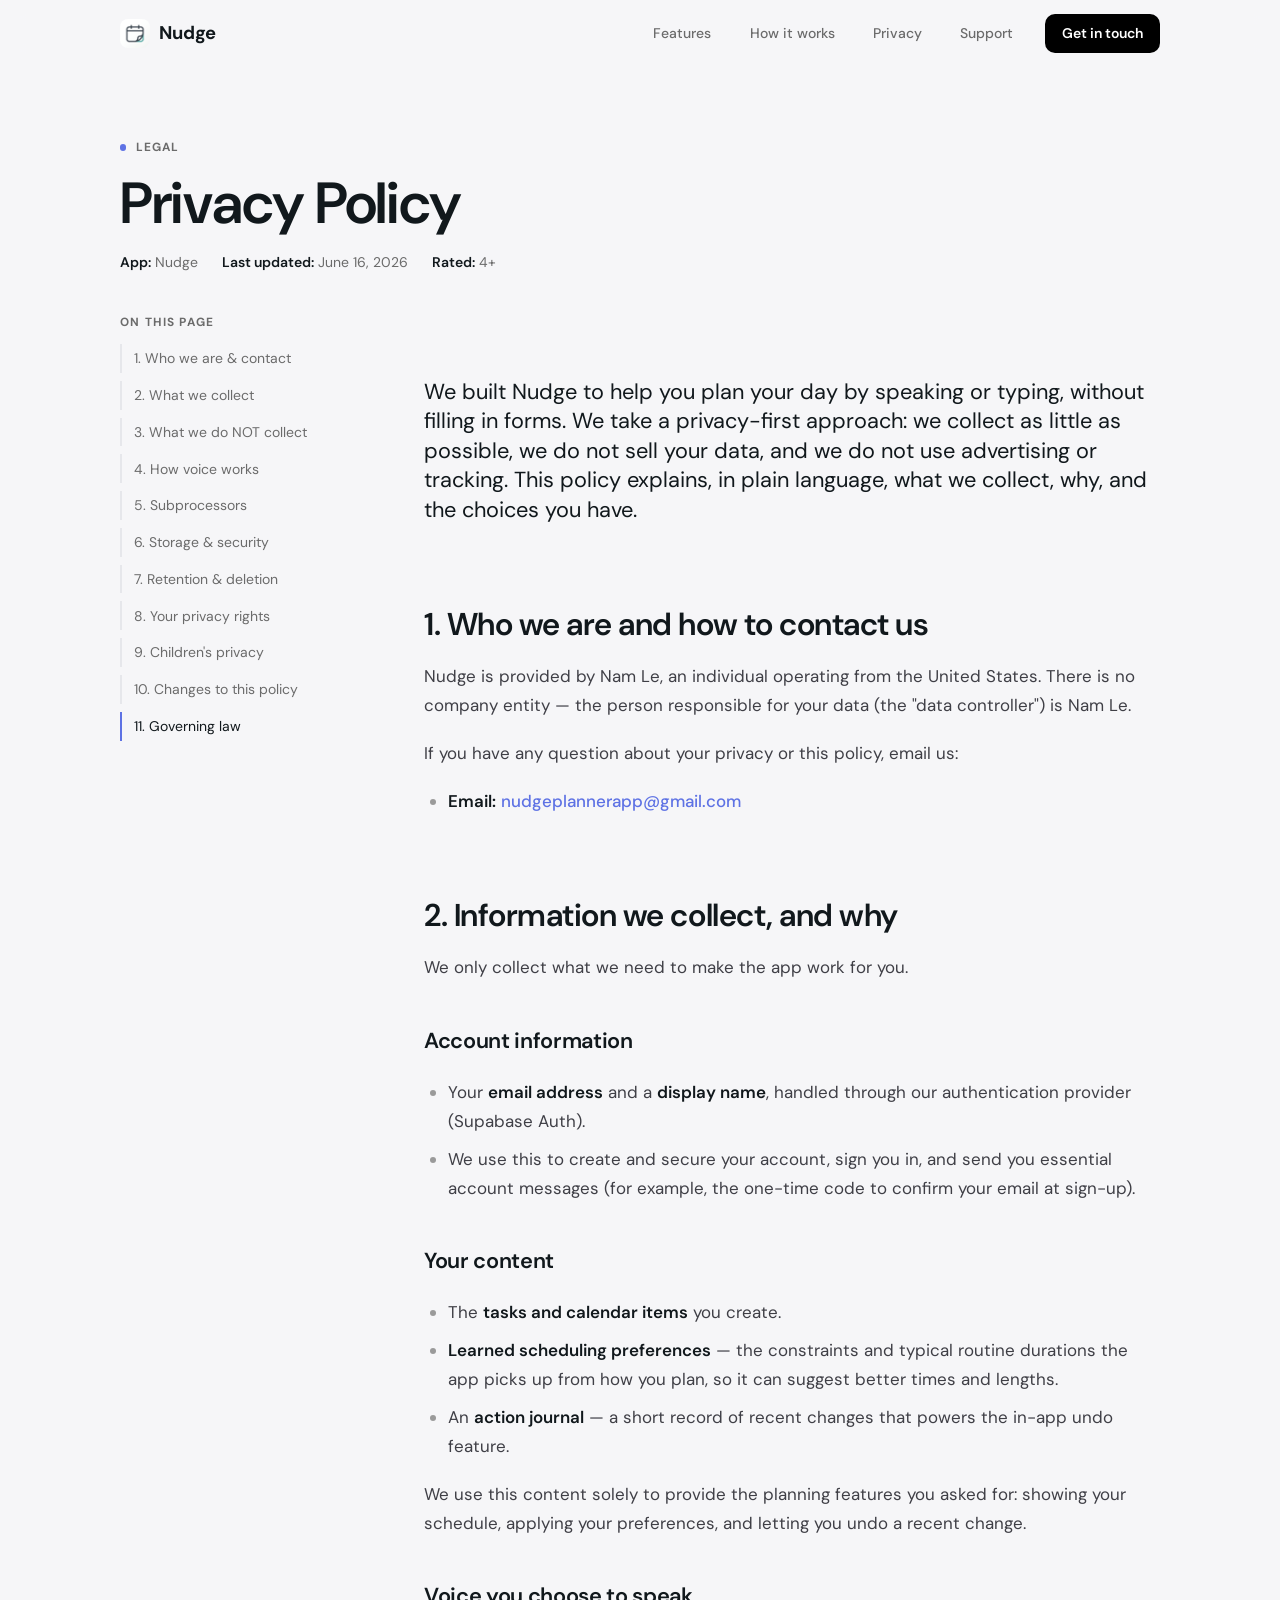
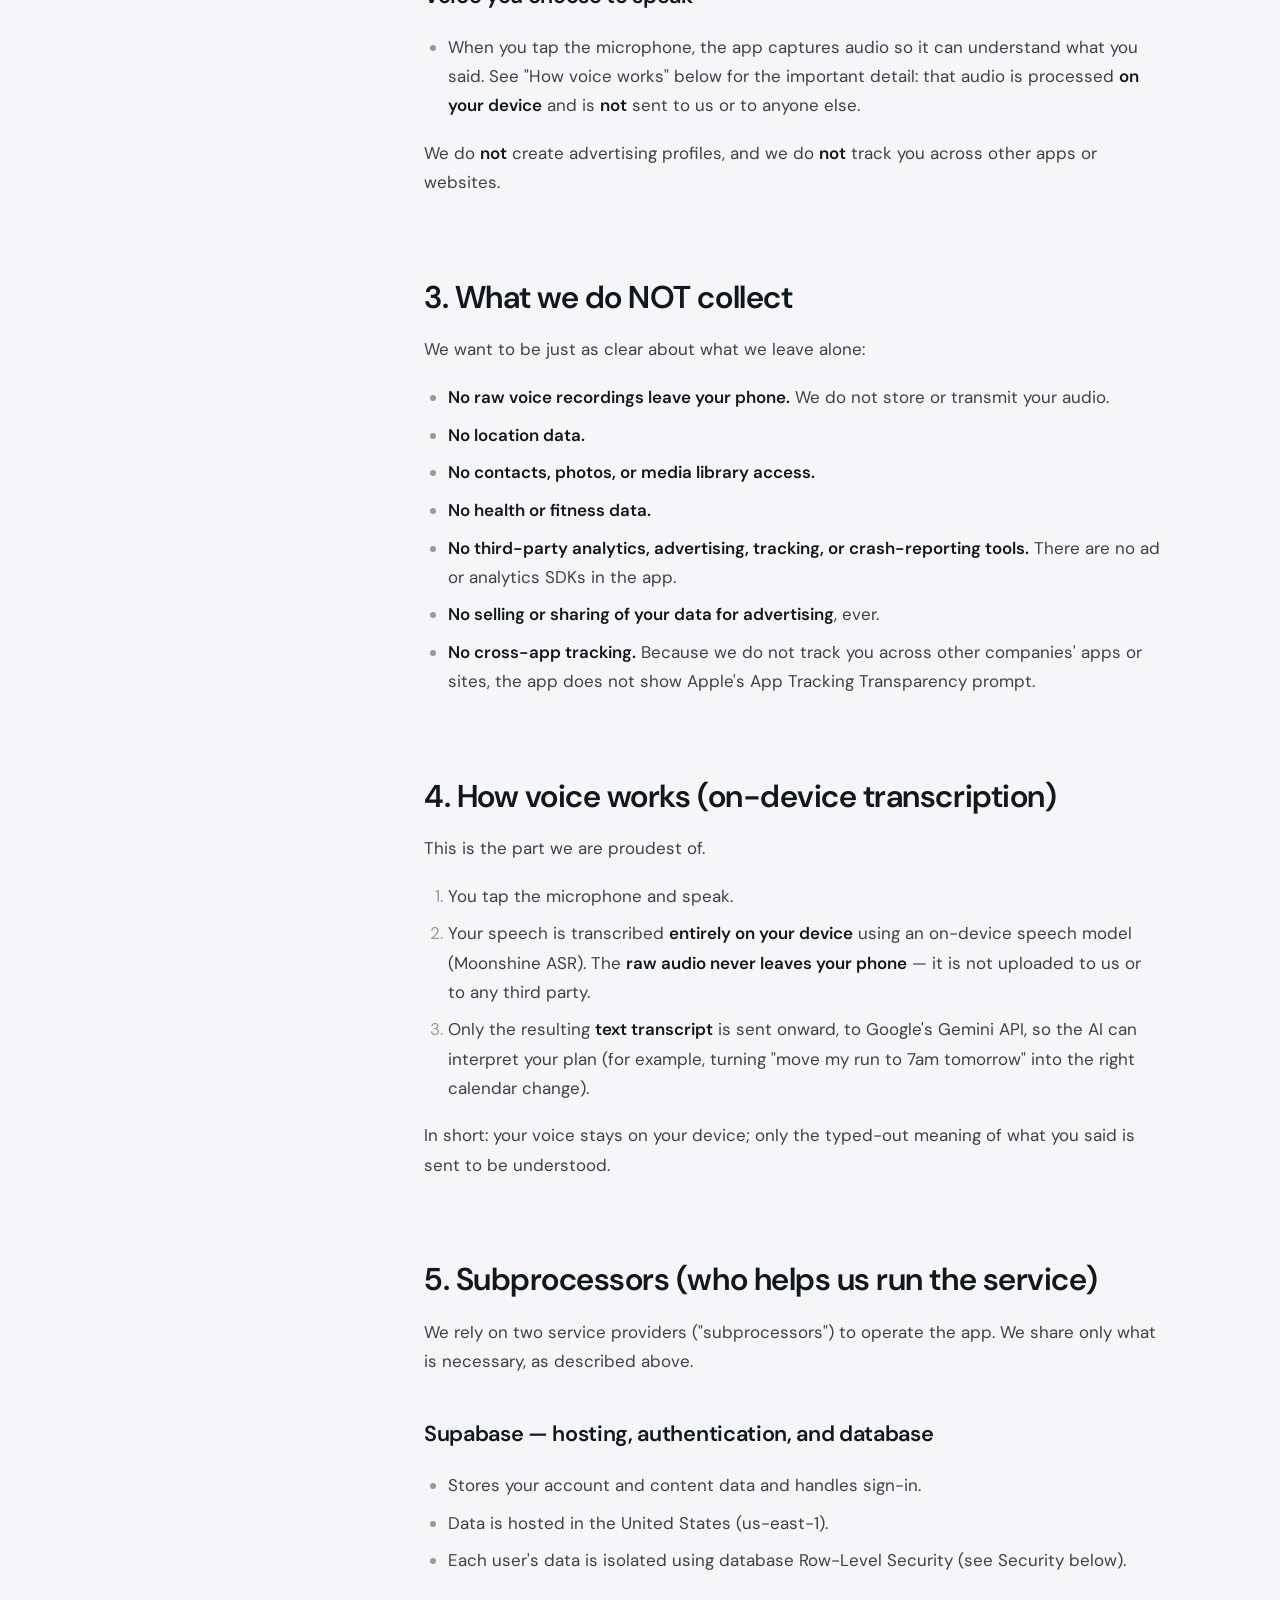
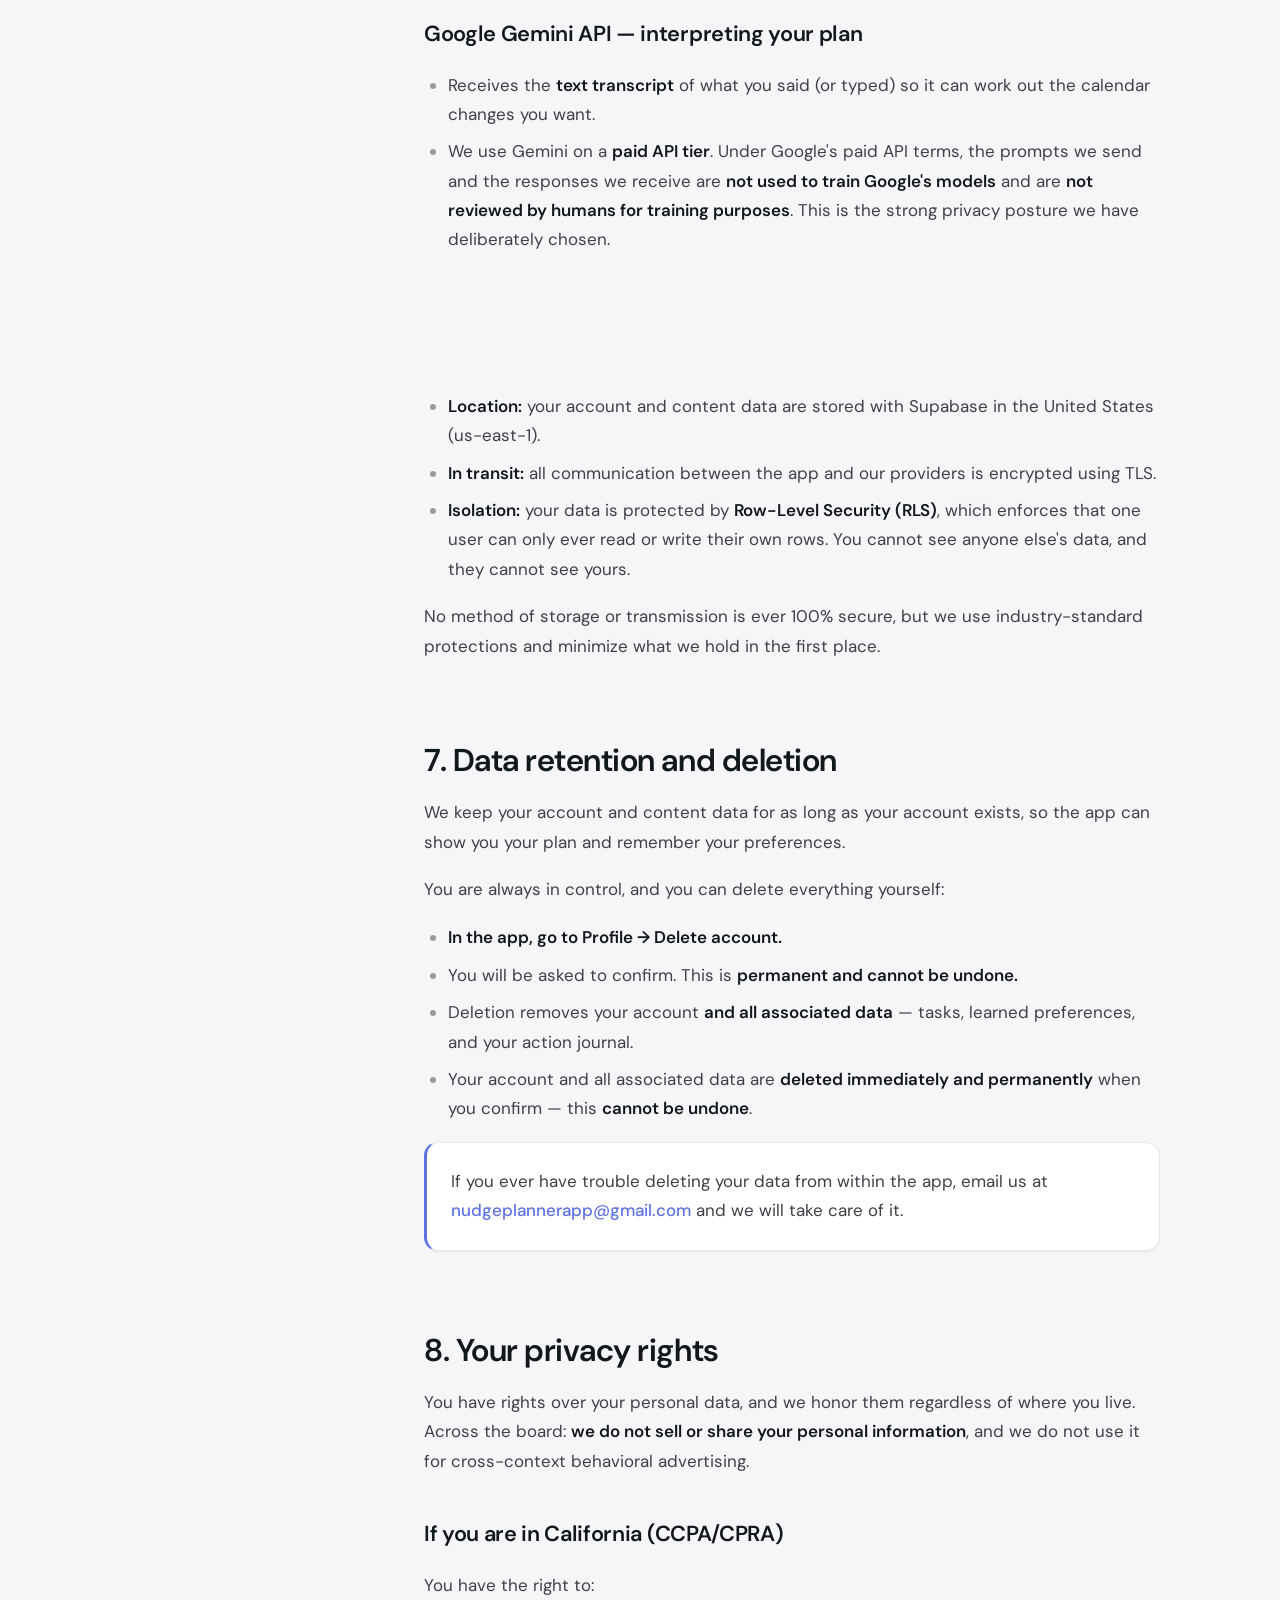
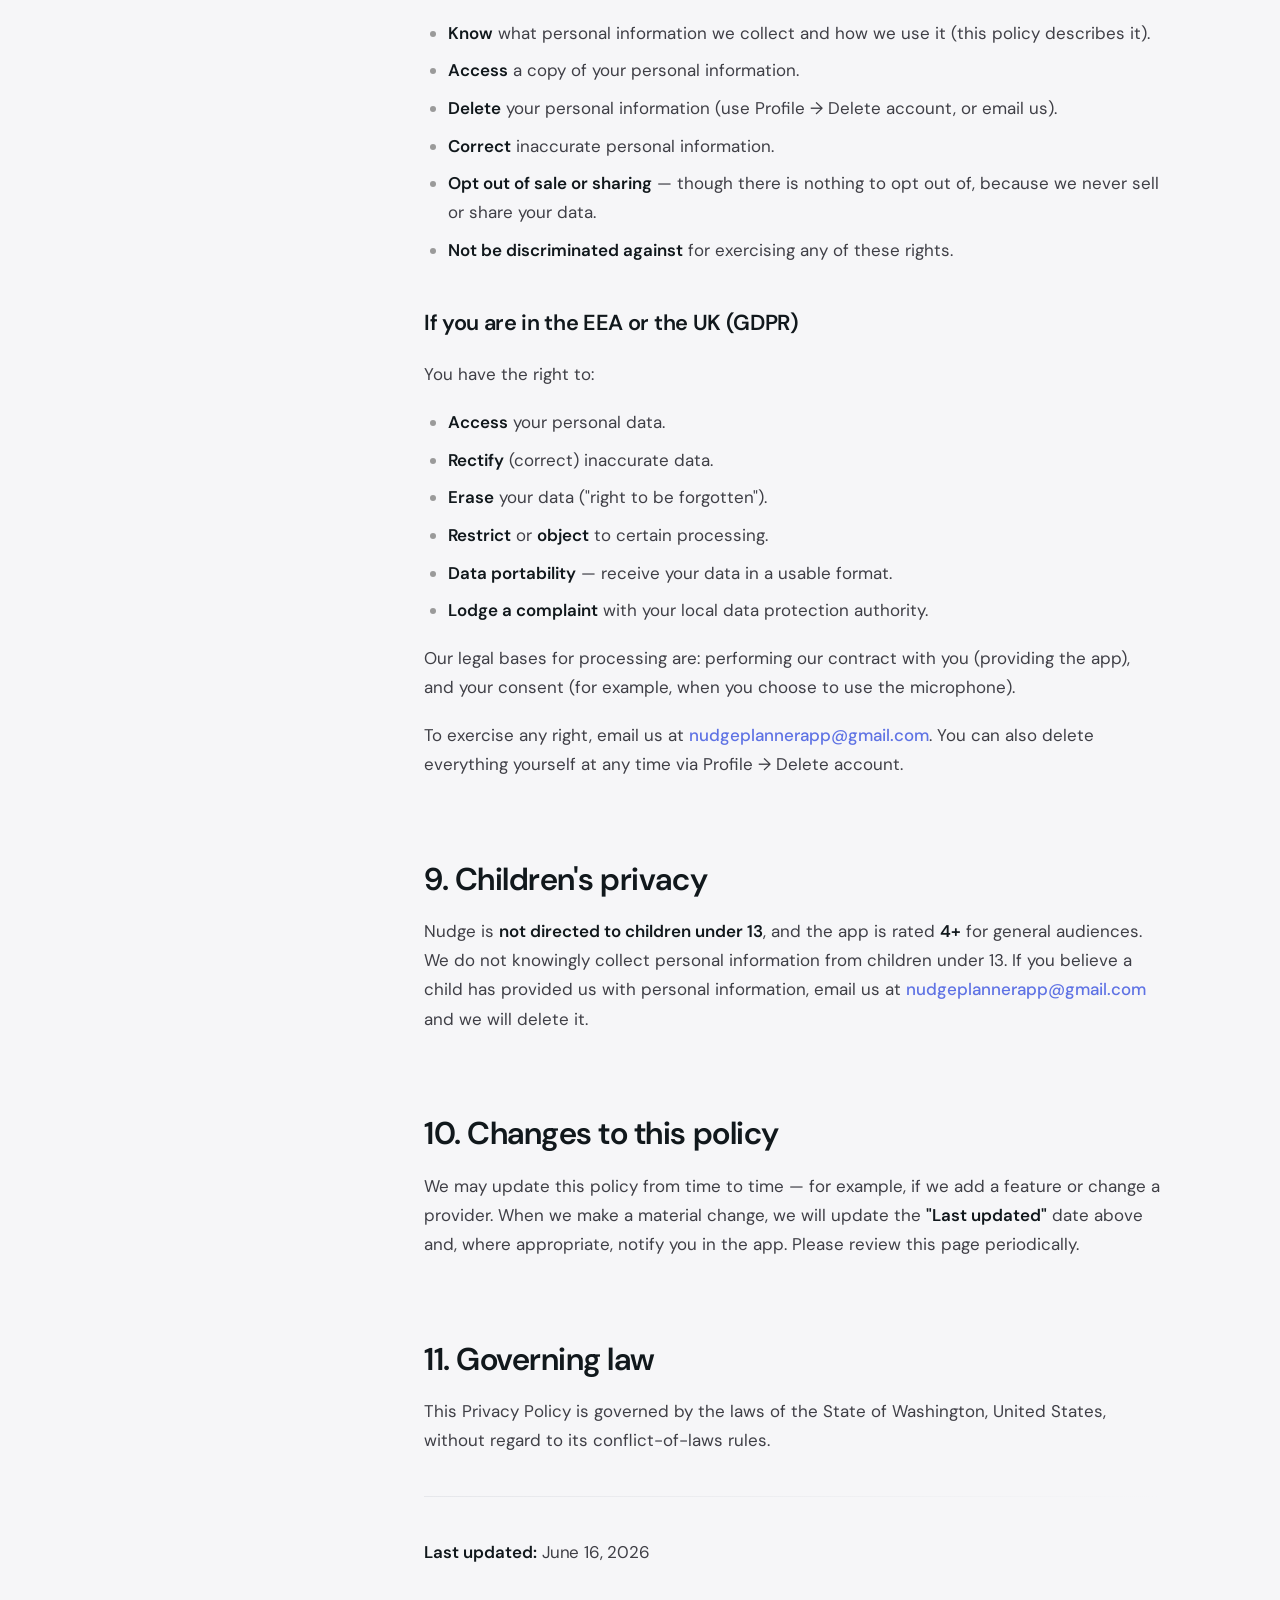
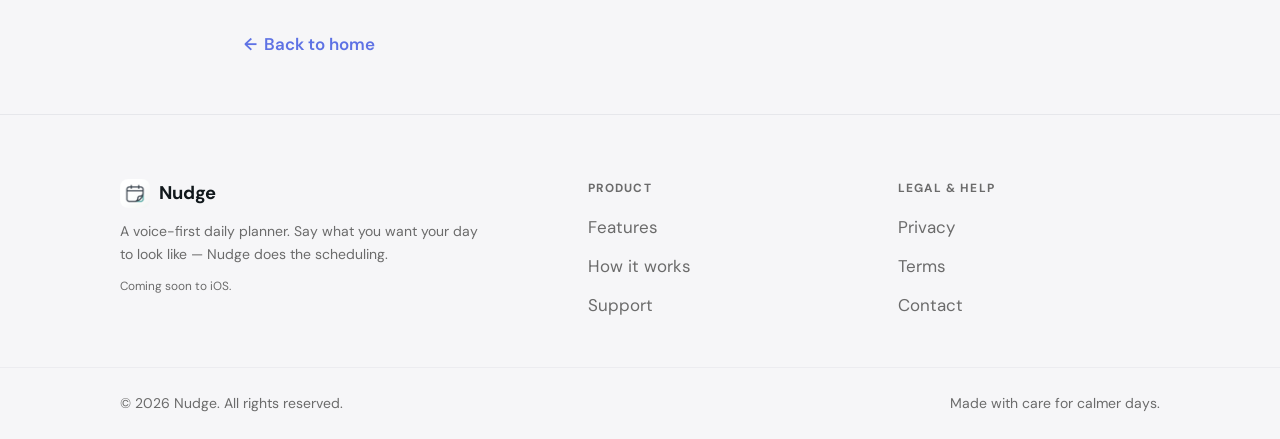
==== commit eaf38ff2: "Elevate to premium 2026 standard (depth, showcase, dark moment) Keep the approved identity (monochro" ====
--- a/privacy.html
+++ b/privacy.html
@@ -7,7 +7,7 @@
   <title>Privacy Policy — Nudge</title>
   <meta name="description" content="How Nudge handles your data: privacy-first, on-device voice transcription, no ads or tracking, and your data never sold." />
   <link rel="canonical" href="https://namle05.github.io/nudge-site/privacy.html" />
-  <meta name="theme-color" content="#FFFFFF" media="(prefers-color-scheme: light)" />
+  <meta name="theme-color" content="#F6F6F8" media="(prefers-color-scheme: light)" />
   <meta name="theme-color" content="#0A0A0C" media="(prefers-color-scheme: dark)" />
   <meta name="color-scheme" content="light dark" />
 
@@ -227,7 +227,6 @@
   </main>
 
   <footer class="site-footer">
-    <div class="footer-rail" aria-hidden="true"></div>
     <div class="container">
       <div class="footer-brand">
         <a class="brand" href="index.html" aria-label="Nudge — home">
--- a/styles.css
+++ b/styles.css
@@ -3,23 +3,33 @@
    One hand-built stylesheet. Vanilla. No framework, no build.
    Served at https://namle05.github.io/nudge-site/ (a subpath).
 
-   This mirrors the actual app: black & white, DM Sans, ONE blue accent
-   (#5E72E4) used minimally — links, the mic, selected/active states only.
-   Strictly flat: no decorative fills, no shadows except one. Hairline borders,
-   generous whitespace. The hero is a faithful recreation of the app's
-   Todo screen.
-   ========================================================================== */
-
-/* ==========================================================================
-   1. DESIGN TOKENS  (the app's real Colors.light)
+   Identity (unchanged): monochrome — paper-gray page, white floating cards,
+   near-black ink #11181C, BLACK #000 for primary buttons + the selected
+   calendar day, ONE blue accent (#5E72E4) used MINIMALLY — links, the mic,
+   selected/active states, callout dots, the dark-CTA highlight word.
+   Font = DM Sans (the app's font). The hero is a faithful recreation of the
+   app's Todo screen.
+
+   Premium = DEPTH + PRECISION, not decoration. A real neutral elevation
+   scale, one dark moment (the closing CTA), density contrast, a staged
+   device showcase, and three layered, fully-guarded motion types.
+   No gradients except the neutral metal device rail + the radial grounding
+   shadow. No glows, no grain, no gradient text.
+   ========================================================================== */
+
+/* ==========================================================================
+   1. DESIGN TOKENS
    ========================================================================== */
 :root{
-  /* ---- SURFACES & TEXT (light = the app) ---- */
-  --bg:#FFFFFF;
-  --surface:#FFFFFF;
-  --surface-2:#F5F5F7;
+  /* ---- SURFACES & TEXT (paper page, white cards) ---- */
+  --paper:#F6F6F8;            /* the page floor (warm near-white) */
+  --bg:#F6F6F8;              /* page background = paper */
+  --surface:#FFFFFF;         /* raised cards/panels = pure white */
+  --surface-2:#FFFFFF;       /* card-internal recesses = pure white too */
+  --surface-sunk:#EFEFF3;    /* recessed band fill (#how) + mini-day inset */
   --surface-3:#EBEBF0;
-  --border:#E5E7EB;
+  --border:#E6E7EB;          /* hairline */
+  --border-strong:#D7D8DE;   /* hover/active hairline (toward ink, not gray) */
   --text:#11181C;
   --text-2:#3F3F46;
   --text-secondary:#6B6B6B;
@@ -44,64 +54,117 @@
 
   /* ---- TYPE ---- */
   --font-sans:"DM Sans",-apple-system,BlinkMacSystemFont,"Segoe UI",Roboto,Helvetica,Arial,sans-serif;
-  --fs--2:clamp(0.75rem,0.73rem + 0.09vw,0.80rem);
-  --fs--1:clamp(0.83rem,0.80rem + 0.13vw,0.90rem);
-  --fs-0: clamp(1.00rem,0.97rem + 0.18vw,1.10rem);
-  --fs-1: clamp(1.15rem,1.08rem + 0.34vw,1.35rem);
-  --fs-2: clamp(1.40rem,1.26rem + 0.66vw,1.85rem);
-  --fs-3: clamp(1.70rem,1.48rem + 1.05vw,2.45rem);
-  --fs-4: clamp(2.05rem,1.66rem + 1.90vw,3.20rem);
-  --fs-5: clamp(2.45rem,1.90rem + 2.70vw,4.00rem);
-  --lh-display:1.08; --lh-heading:1.15; --lh-text:1.62; --lh-prose:1.7;
-  --tr-tight:-0.02em; --tr-caps:0.10em;
-  --measure:64ch; --measure-lede:46ch;
-
-  /* legacy type aliases (in case any markup still references --step-*) */
+
+  /* bimodal: quiet UI cluster, then a cliff to display */
+  --fs--2:clamp(0.6875rem,0.66rem + 0.10vw,0.75rem);   /* 11→12 micro/eyebrow */
+  --fs--1:clamp(0.8125rem,0.79rem + 0.11vw,0.875rem);  /* 13→14 small UI */
+  --fs-0: clamp(1.0rem,0.98rem + 0.10vw,1.0625rem);    /* 16→17 body */
+  --fs-1: clamp(1.1875rem,1.12rem + 0.30vw,1.375rem);  /* 19→22 lede/card h3 */
+  --fs-2: clamp(1.5rem,1.33rem + 0.80vw,2.0rem);       /* 24→32 prose h2 */
+  --fs-3: clamp(1.9375rem,1.62rem + 1.55vw,2.875rem);  /* 31→46 section h2 */
+  --fs-4: clamp(2.375rem,1.85rem + 2.55vw,3.625rem);   /* 38→58 page-hero/cta */
+  --fs-5: clamp(2.875rem,2.05rem + 4.00vw,4.625rem);   /* 46→74 hero h1 — the cliff */
+
+  /* TRACKING ramp (tightens as size grows; opens for caps) */
+  --tr-display:-0.035em; --tr-head:-0.022em; --tr-head-sm:-0.015em;
+  --tr-tight:-0.011em; --tr-base:0em; --tr-ui:-0.006em;
+  --tr-caps:0.085em; --tr-caps-sm:0.12em; --tr-num:-0.01em;
+
+  /* LEADING set */
+  --lh-display:0.98; --lh-head:1.06; --lh-head-sm:1.18;
+  --lh-snug:1.35; --lh-text:1.6; --lh-prose:1.72;
+  --lh-heading:var(--lh-head);   /* legacy alias */
+
+  /* MEASURE */
+  --measure:66ch; --measure-lede:42ch; --measure-head:17ch;
+
+  /* NUMERICS (tabular + lining + slashed-zero) */
+  --ff-tnum:"tnum" 1,"lnum" 1,"zero" 1;
+
+  /* WEIGHTS */
+  --w-regular:400; --w-medium:500; --w-semi:600; --w-bold:700;
+
+  /* legacy type aliases */
   --step--1:var(--fs--1); --step-0:var(--fs-0); --step-1:var(--fs-1);
   --step-2:var(--fs-2); --step-3:var(--fs-3); --step-4:var(--fs-4); --step-5:var(--fs-5);
 
-  /* ---- SPACING (4px base) ---- */
-  --sp-1:.25rem; --sp-2:.5rem; --sp-3:.75rem; --sp-4:1rem; --sp-5:1.5rem;
-  --sp-6:2rem; --sp-7:3rem; --sp-8:4rem; --sp-9:6rem; --sp-10:8rem;
-  --space-section:clamp(4rem,9vw,7.5rem);
+  /* ---- SPACING (8px baseline) ---- */
+  --baseline:0.5rem;
+  --sp-1:calc(var(--baseline)*0.5);  /* 4  */
+  --sp-2:var(--baseline);            /* 8  */
+  --sp-3:calc(var(--baseline)*1.5);  /* 12 */
+  --sp-4:calc(var(--baseline)*2);    /* 16 */
+  --sp-5:calc(var(--baseline)*3);    /* 24 */
+  --sp-6:calc(var(--baseline)*4);    /* 32 */
+  --sp-7:calc(var(--baseline)*6);    /* 48 */
+  --sp-8:calc(var(--baseline)*8);    /* 64 */
+  --sp-9:calc(var(--baseline)*12);   /* 96 */
+  --sp-10:calc(var(--baseline)*16);  /* 128 */
+  --space-section:clamp(4.5rem,9vw,8rem);
   --space-section-tight:clamp(2.5rem,5vw,4rem);
+  --space-section-loose:clamp(6rem,12vw,10.4rem);
+  --head-space-before:var(--sp-7); --head-space-after:var(--sp-3);
 
   /* ---- LAYOUT ---- */
   --container:70rem; --container-narrow:48rem; --container-prose:66ch;
   --gutter:clamp(1.25rem,4vw,2.5rem);
   --nav-h:4.25rem;
 
-  /* ---- RADII (matches the app: ~10px buttons, rounded cells) ---- */
+  /* ---- RADII (concentric, by elevation tier) ---- */
   --r-sm:10px; --r-md:14px; --r-lg:18px; --r-xl:22px; --r-pill:999px;
-  --r-screen:30px;
-
-  /* ---- SHADOWS — exactly ONE soft shadow exists (the hero device) ---- */
-  --shadow-card:0 1px 2px rgba(0,0,0,.06), 0 12px 40px -16px rgba(0,0,0,.12);
+  --r-device:46px;   /* device outer */
+  --r-screen:36px;   /* device screen (outer 46 − 10px bezel ≈ 36) */
+
+  /* ---- ELEVATION SCALE — neutral ink shadows, no glows ---- */
+  --e0:none;
+  --e1:0 1px 2px rgba(17,24,28,.04), 0 1px 1px rgba(17,24,28,.03);
+  --e2:0 2px 4px rgba(17,24,28,.04), 0 6px 16px -8px rgba(17,24,28,.10);
+  --e3:0 1px 2px rgba(17,24,28,.06), 0 24px 56px -20px rgba(17,24,28,.16);
+  --e-device:
+    0 2px 4px rgba(17,24,28,.10),
+    0 12px 28px -10px rgba(17,24,28,.16),
+    0 40px 80px -32px rgba(17,24,28,.26);
+  --rim:inset 0 1px 0 rgba(255,255,255,.7);          /* top catch-light on white cards */
+  --rim-device:inset 0 1px 1px rgba(255,255,255,.10);
+  --shadow-card:var(--e3);   /* legacy alias */
 
   /* ---- MOTION ---- */
   --ease-out:cubic-bezier(.22,.61,.36,1);
   --ease-soft:cubic-bezier(.4,0,.2,1);
+  --ease-spring:cubic-bezier(.34,1.4,.64,1);   /* hover lift only; tiny overshoot */
   --dur-fast:.16s; --dur-base:.26s; --dur-reveal:.55s;
+  --dur-build:.5s;
+  --stagger:70ms;
   --rev-dist:14px;
 }
 
 /* ---- DARK MODE (auto; the app's dark values) ---- */
 @media (prefers-color-scheme:dark){ :root:not([data-theme="light"]){
-  --bg:#0A0A0C; --surface:#16161A; --surface-2:#1C1C22; --surface-3:#26262C;
-  --border:#26262C;
+  --paper:#0A0A0C; --bg:#0A0A0C;
+  --surface:#16161A; --surface-2:#16161A; --surface-sunk:#121216; --surface-3:#26262C;
+  --border:#26262C; --border-strong:#34343C;
   --text:#ECEDEE; --text-2:#C9CACC; --text-secondary:#A8A9AC;
   --text-muted:#7C7D80; --text-disabled:#5A5B5E;
   --black:#FFFFFF;          /* buttonFill flips to white in dark */
   --accent:#8FA0F0; --accent-light:#A8B4F4;
-  --shadow-card:0 1px 2px rgba(0,0,0,.5), 0 16px 48px -18px rgba(0,0,0,.7);
+  --e1:0 1px 2px rgba(0,0,0,.4);
+  --e2:0 2px 4px rgba(0,0,0,.4),0 10px 24px -10px rgba(0,0,0,.55);
+  --e3:0 24px 56px -20px rgba(0,0,0,.7);
+  --rim:none; --rim-device:inset 0 1px 1px rgba(255,255,255,.06);
+  --shadow-card:var(--e3);
 }}
 [data-theme="dark"]{
-  --bg:#0A0A0C; --surface:#16161A; --surface-2:#1C1C22; --surface-3:#26262C;
-  --border:#26262C;
+  --paper:#0A0A0C; --bg:#0A0A0C;
+  --surface:#16161A; --surface-2:#16161A; --surface-sunk:#121216; --surface-3:#26262C;
+  --border:#26262C; --border-strong:#34343C;
   --text:#ECEDEE; --text-2:#C9CACC; --text-secondary:#A8A9AC;
   --text-muted:#7C7D80; --text-disabled:#5A5B5E;
   --black:#FFFFFF; --accent:#8FA0F0; --accent-light:#A8B4F4;
-  --shadow-card:0 1px 2px rgba(0,0,0,.5), 0 16px 48px -18px rgba(0,0,0,.7);
+  --e1:0 1px 2px rgba(0,0,0,.4);
+  --e2:0 2px 4px rgba(0,0,0,.4),0 10px 24px -10px rgba(0,0,0,.55);
+  --e3:0 24px 56px -20px rgba(0,0,0,.7);
+  --rim:none; --rim-device:inset 0 1px 1px rgba(255,255,255,.06);
+  --shadow-card:var(--e3);
 }
 
 /* ==========================================================================
@@ -126,7 +189,8 @@
   -webkit-font-smoothing:antialiased;
   -moz-osx-font-smoothing:grayscale;
   text-rendering:optimizeLegibility;
-  font-feature-settings:"kern","liga";
+  font-optical-sizing:auto;
+  font-feature-settings:"kern","liga","calt";
   min-height:100vh;
   overflow-x:hidden;
 }
@@ -150,7 +214,7 @@
 /* skip link */
 .skip-link{
   position:absolute; left:var(--sp-4); top:-4rem; z-index:100;
-  background:var(--black); color:var(--bg);
+  background:var(--black); color:var(--surface);
   padding:0.6rem 1rem; border-radius:var(--r-sm);
   font-weight:600; text-decoration:none;
   transition:top var(--dur-fast) var(--ease-soft);
@@ -162,7 +226,7 @@
   overflow:hidden; clip:rect(0 0 0 0); white-space:nowrap; border:0;
 }
 
-/* top reading-progress bar (legal pages + index), CSS scroll-driven only */
+/* top reading-progress bar, CSS scroll-driven only */
 .progress-bar{
   position:fixed; top:0; left:0; right:0; height:2px; z-index:60;
   transform-origin:0 50%; transform:scaleX(0);
@@ -170,6 +234,14 @@
   pointer-events:none;
 }
 
+/* shared numeric surfaces: tabular + lining + slashed-zero */
+.d-num,.t-time,.t-dur,.m-time,.app-date-num,
+.hiw-panel .num,.prose .t-num,.status-bar,.status-bar .clock{
+  font-variant-numeric:tabular-nums lining-nums slashed-zero;
+  font-feature-settings:var(--ff-tnum);
+  letter-spacing:var(--tr-num);
+}
+
 /* ==========================================================================
    3. LAYOUT PRIMITIVES
    ========================================================================== */
@@ -182,10 +254,16 @@
 .container-narrow{ max-width:var(--container-narrow); }
 
 .section{ padding-block:var(--space-section); position:relative; }
-.section + .section{ border-top:1px solid var(--border); }
 .section-tight{ padding-block:var(--space-section-tight); }
 
-/* perf: skip offscreen work for non-hero sections */
+/* tonal separation replaces uniform hairlines */
+.section + .section{ border-top:none; }
+.section--seam{
+  background-image:linear-gradient(90deg,transparent,var(--border) 12%,var(--border) 88%,transparent);
+  background-size:100% 1px; background-repeat:no-repeat; background-position:top;
+}
+
+/* perf: skip offscreen work for non-hero sections (per-section sizes set below) */
 .section:not(.hero){
   content-visibility:auto;
   contain-intrinsic-size:auto 600px;
@@ -199,13 +277,14 @@
 .site-header{
   position:sticky; top:0; z-index:50;
   height:var(--nav-h);
-  background:color-mix(in srgb, var(--bg) 88%, transparent);
-  -webkit-backdrop-filter:saturate(120%) blur(10px);
-  backdrop-filter:saturate(120%) blur(10px);
+  background:color-mix(in srgb, var(--bg) 86%, transparent);
+  -webkit-backdrop-filter:saturate(120%) blur(12px);
+  backdrop-filter:saturate(120%) blur(12px);
   border-bottom:1px solid transparent;
-  transition:border-color var(--dur-base) var(--ease-soft);
-}
-.site-header.is-stuck{ border-bottom:1px solid var(--border); }
+  transition:border-color var(--dur-base) var(--ease-soft),
+    box-shadow var(--dur-base) var(--ease-soft);
+}
+.site-header.is-stuck{ border-bottom:1px solid var(--border); box-shadow:var(--e1); }
 .site-header .container{
   display:flex; align-items:center; justify-content:space-between;
   gap:var(--sp-4); height:100%;
@@ -223,15 +302,23 @@
 .site-nav a{
   color:var(--text-secondary); text-decoration:none;
   font-weight:500; font-size:var(--fs--1);
-  padding:0.4rem 0.2rem; border-radius:8px;
+  border-radius:8px;
   transition:color var(--dur-fast) var(--ease-soft);
+}
+.site-nav .nav-secondary{
+  display:inline-flex; align-items:center;
+  min-height:44px; padding:0.7rem 0.4rem;     /* 44px touch target */
 }
 .site-nav a:hover{ color:var(--text); text-decoration:none; }
 .site-nav .nav-cta{
-  background:var(--black); color:var(--bg);
+  background:var(--black); color:var(--surface);
   padding:0.55rem 1.05rem; border-radius:var(--r-sm); font-weight:600;
-}
-.site-nav .nav-cta:hover{ color:var(--bg); opacity:.88; text-decoration:none; }
+  min-height:0;
+  transition:opacity var(--dur-fast) var(--ease-soft),
+    transform var(--dur-fast) var(--ease-soft);
+}
+.site-nav .nav-cta:hover{ color:var(--surface); opacity:.88; text-decoration:none; }
+.site-nav .nav-cta:active{ transform:translateY(1px) scale(.985); }
 
 @media (max-width:44rem){ .site-nav{ gap:0.75rem; } }
 @media (max-width:30rem){ .site-nav .nav-secondary{ display:none; } }
@@ -247,18 +334,21 @@
   transition:opacity var(--dur-fast) var(--ease-soft),
     background-color var(--dur-fast) var(--ease-soft),
     border-color var(--dur-fast) var(--ease-soft),
+    transform var(--dur-fast) var(--ease-soft),
+    box-shadow var(--dur-fast) var(--ease-soft),
     color var(--dur-fast) var(--ease-soft);
 }
 .btn:hover{ text-decoration:none; }
-.btn-primary{ background:var(--black); color:var(--bg); }
-.btn-primary:hover{ color:var(--bg); opacity:.88; }
-.btn-ghost{ background:var(--surface); color:var(--text); border-color:var(--border); }
-.btn-ghost:hover{ color:var(--text); border-color:var(--text-muted); }
+.btn-primary{ background:var(--black); color:var(--surface); box-shadow:var(--e1); }
+.btn-primary:hover{ color:var(--surface); opacity:.9; }
+.btn-ghost{ background:var(--surface); color:var(--text); border-color:var(--border); box-shadow:var(--e1); }
+.btn-ghost:hover{ color:var(--text); border-color:var(--border-strong); }
 .btn .arrow{ transition:transform var(--dur-fast) var(--ease-out); }
 @media (hover:hover) and (prefers-reduced-motion:no-preference){
   .btn-primary:hover .arrow{ transform:translateX(3px); }
-}
-.btn:active{ transform:translateY(1px); }
+  .btn:hover{ box-shadow:var(--e2); }
+}
+.btn:active{ transform:translateY(1px) scale(.985); }
 
 /* ==========================================================================
    6. HERO  (copy + a faithful recreation of the app's Todo screen)
@@ -267,36 +357,38 @@
 .hero .container{
   display:grid;
   gap:clamp(2.5rem,6vw,4.5rem);
-  padding-block:clamp(3rem,8vw,5.5rem) clamp(3rem,7vw,5rem);
+  padding-block:var(--space-section-loose) clamp(3rem,7vw,5.5rem);
 }
 @media (min-width:60rem){
-  .hero .container{ grid-template-columns:1.05fr 0.95fr; align-items:center; }
-}
-.hero-copy{ max-width:34rem; }
+  .hero .container{ grid-template-columns:7fr 5fr; align-items:center; }
+  .hero-visual{ transform:translateY(-1.5rem); }
+}
+.hero-copy{ max-width:36rem; }
 
 .eyebrow{
-  display:inline-flex; align-items:center; gap:0.5rem;
-  font-size:var(--fs--2); font-weight:600;
+  display:inline-flex; align-items:center; gap:0.6rem;
+  font-size:var(--fs--2); font-weight:700;
   letter-spacing:var(--tr-caps); text-transform:uppercase;
-  color:var(--text-muted);
-}
-.eyebrow .dot{ width:0.45rem; height:0.45rem; border-radius:50%; background:var(--accent); }
+  color:var(--text-secondary);
+}
+.eyebrow .dot{ width:0.4rem; height:0.4rem; border-radius:50%; background:var(--accent); flex:none; }
 
 .hero h1{
-  font-weight:700;
+  font-weight:600;
   font-size:var(--fs-5); line-height:var(--lh-display);
-  letter-spacing:var(--tr-tight); color:var(--text);
+  letter-spacing:var(--tr-display); color:var(--text);
   margin-top:var(--sp-4);
 }
 .hero h1 .hl{ color:var(--accent); }
 
 .hero .lede{
-  font-size:var(--fs-1); line-height:1.55; color:var(--text-secondary);
+  font-size:var(--fs-1); line-height:var(--lh-snug); letter-spacing:var(--tr-tight);
+  color:var(--text-secondary);
   margin-top:var(--sp-5); max-width:var(--measure-lede);
 }
 .hero .cta-row{ display:flex; flex-wrap:wrap; gap:var(--sp-4); margin-top:var(--sp-6); }
 .hero .honest{
-  margin-top:var(--sp-4); font-size:var(--fs--1); color:var(--text-muted);
+  margin-top:var(--sp-4); font-size:var(--fs--1); color:var(--text-secondary);
 }
 .hero .honest a{ color:var(--accent); }
 .hero .reassure{
@@ -305,35 +397,77 @@
 }
 .hero .reassure svg{ flex:none; color:var(--text-muted); }
 
-/* ---- 6b. THE APP SCREEN (CSS recreation of the Todo screen) ---- */
-.hero-visual{ position:relative; display:grid; place-items:center; }
-
-.phone{
-  width:min(21rem,84vw);
+/* ---- 6b. THE DEVICE SHOWCASE (CSS recreation of the Todo screen) ---- */
+.hero-visual{ position:relative; }
+.device-stage{
+  position:relative;
+  display:grid; place-items:center;
+  perspective:1400px;
+}
+
+/* the bezel mass — the ONE permitted neutral metal rail */
+.phone,
+.device{
+  position:relative; z-index:1;
+  width:min(22rem,86vw);
+  border-radius:var(--r-device);
+  padding:10px;
+  background:linear-gradient(180deg,#3A3A3E,#1A1A1D 18%,#1A1A1D 82%,#2E2E32);
+  box-shadow:var(--e-device), var(--rim-device), inset 0 0 0 1px rgba(255,255,255,.06);
+  transform:perspective(1200px) rotateX(var(--rx,0deg)) rotateY(var(--ry,0deg));
+}
+
+.device-notch{
+  position:absolute; top:10px; left:50%; transform:translateX(-50%);
+  width:40%; height:24px; background:#0B0B0D;
+  border-radius:0 0 16px 16px; z-index:3;
+}
+
+/* the screen — keeps app contents pixel-faithful */
+.phone-screen,
+.device-screen{
+  position:relative;
+  border-radius:var(--r-screen);
   background:var(--surface);
-  border-radius:var(--r-screen);
-  border:1px solid var(--border);
-  box-shadow:var(--shadow-card);
-  padding:8px;
-  position:relative;
-}
-.phone-screen{
-  border-radius:24px; background:var(--bg);
   overflow:hidden;
   display:flex; flex-direction:column;
-  position:relative;
+}
+
+/* status bar — first child of the screen */
+.status-bar{
+  display:flex; align-items:center; justify-content:space-between;
+  padding:0.6rem 1.5rem 0.2rem;
+  font-size:0.78rem; font-weight:600; color:var(--text);
+}
+.status-bar .clock{ font-weight:600; }
+.status-bar .sb-glyphs{ display:inline-flex; align-items:center; gap:0.32rem; color:var(--text); }
+.status-bar .sb-glyphs svg{ display:block; }
+
+/* home indicator — last child of the screen */
+.home-indicator{
+  position:absolute; bottom:7px; left:50%; transform:translateX(-50%);
+  width:134px; height:5px; border-radius:3px;
+  background:var(--text); opacity:.85; z-index:2;
+}
+
+/* grounding contact shadow (sibling, behind, no color, no spread) */
+.device-shadow{
+  position:absolute; bottom:-3%; left:50%; transform:translateX(-50%);
+  width:74%; height:42px; border-radius:50%;
+  background:radial-gradient(ellipse at center, rgba(17,24,28,.20), rgba(17,24,28,0) 70%);
+  filter:blur(14px); z-index:0; pointer-events:none;
 }
 
 /* App header: greeting + add button */
 .app-head{
   display:flex; align-items:center; justify-content:space-between;
-  gap:0.75rem; padding:1.5rem 1.5rem 0;
+  gap:0.75rem; padding:1.1rem 1.5rem 0;
 }
 .app-greeting{ font-size:1.18rem; font-weight:600; color:var(--text); letter-spacing:-0.01em; }
 .app-add{
   width:44px; height:44px; flex:none;
   border:1px solid var(--border); border-radius:12px; background:var(--surface);
-  display:grid; place-items:center; color:var(--text);
+  display:grid; place-items:center; color:var(--text); box-shadow:var(--e1);
 }
 .app-add svg{ width:1.25rem; height:1.25rem; }
 
@@ -361,8 +495,7 @@
   gap:0.2rem; height:56px; border-radius:18px;
 }
 .day .d-letter{ font-size:0.66rem; color:var(--text-muted); font-weight:500; }
-.day .d-num{ font-size:0.98rem; color:var(--text-secondary); font-weight:500; font-variant-numeric:tabular-nums; }
-.day.today .d-num{ color:var(--text); font-weight:600; }
+.day .d-num{ font-size:0.98rem; color:var(--text-secondary); font-weight:500; }
 .day.selected{ background:var(--black); }
 .day.selected .d-letter{ color:rgba(255,255,255,.7); }
 .day.selected .d-num{ color:#fff; font-weight:600; }
@@ -371,9 +504,9 @@
 @media (prefers-color-scheme:dark){ :root:not([data-theme="light"]) .day.selected .d-letter,
   :root:not([data-theme="light"]) .day.selected .d-num{ color:var(--bg); } }
 
-/* list body */
+/* list body — clears the home indicator + the mic */
 .app-list{
-  padding:0.5rem 0 1rem;
+  padding:0.5rem 0 2.4rem;
   display:flex; flex-direction:column; gap:0.15rem;
 }
 
@@ -407,8 +540,8 @@
 }
 .task.done .t-name{ color:var(--text-muted); text-decoration:line-through; }
 .task .t-sub{ display:flex; align-items:center; gap:0.5rem; margin-top:0.15rem; }
-.task .t-time{ font-size:0.8rem; font-weight:500; color:var(--text-muted); font-variant-numeric:tabular-nums; }
-.task .t-dur{ font-size:0.8rem; font-weight:500; color:var(--text); font-variant-numeric:tabular-nums; }
+.task .t-time{ font-size:0.8rem; font-weight:500; color:var(--text-muted); }
+.task .t-dur{ font-size:0.8rem; font-weight:500; color:var(--text); }
 .task .t-dur::before{ content:"·"; color:var(--text-muted); margin-right:0.5rem; }
 .task .check{
   width:22px; height:22px; flex:none; border-radius:50%;
@@ -419,68 +552,201 @@
 
 /* floating mic button — the only prominent blue */
 .app-mic{
-  position:absolute; right:1.1rem; bottom:1.1rem;
+  position:absolute; right:1.1rem; bottom:1.4rem;
   width:56px; height:56px; border-radius:50%;
   background:var(--accent); color:#fff;
-  display:grid; place-items:center;
+  display:grid; place-items:center; z-index:2;
+  box-shadow:0 6px 16px -6px rgba(17,24,28,.35), 0 2px 4px rgba(17,24,28,.18);
 }
 .app-mic svg{ width:1.6rem; height:1.6rem; }
+
+/* listening waveform inside the second device's mic */
+.app-mic--live{ background:var(--accent); }
+.app-mic .wave{ display:inline-flex; align-items:center; gap:2.5px; height:1.4rem; }
+.app-mic .wave-bar{
+  width:2.5px; border-radius:2px; background:#fff;
+  height:var(--h,40%);
+}
+
+/* ---- second device state (listening) ---- */
+.device--listening{ display:none; }
+.device-callout-list{
+  display:flex; flex-direction:column; gap:0.55rem;
+  margin-top:var(--sp-5);
+}
+.device-callout-list li{
+  display:flex; align-items:center; gap:0.6rem;
+  font-size:var(--fs--1); color:var(--text-secondary);
+}
+.device-callout-list .pin-dot{
+  width:0.45rem; height:0.45rem; border-radius:50%;
+  background:var(--accent); flex:none;
+}
+
+/* collapsed listening card (mobile / no second device) */
+.listen-card{
+  margin:var(--sp-5) auto 0; max-width:21rem;
+  background:var(--surface); border:1px solid var(--border);
+  border-radius:var(--r-lg); padding:var(--sp-4);
+  box-shadow:var(--e1), var(--rim);
+}
+.listen-card .lc-transcript{
+  font-size:var(--fs--1); color:var(--text); line-height:1.45;
+}
+.listen-card .lc-transcript .tail{ color:var(--text-muted); }
+.listen-card .lc-chip{
+  margin-top:var(--sp-3);
+  display:inline-flex; align-items:center; gap:0.5rem;
+  background:var(--surface-sunk); border:1px solid var(--border);
+  border-radius:var(--r-md); padding:0.6rem 0.85rem;
+  font-size:var(--fs--1); font-weight:700; color:var(--text);
+}
+.listen-card .lc-chip .pin-dot{
+  width:0.45rem; height:0.45rem; border-radius:50%; background:var(--accent); flex:none;
+}
+
+/* feedback chips on the listening device */
+.feedback-chips{
+  position:absolute; left:0.9rem; right:0.9rem; bottom:1rem;
+  display:flex; flex-direction:column; gap:0.5rem; z-index:2;
+}
+.feedback-chip{
+  align-self:flex-start; max-width:90%;
+  -webkit-backdrop-filter:blur(12px); backdrop-filter:blur(12px);
+  background:rgba(255,255,255,.55); border:1px solid rgba(0,0,0,.08);
+  border-radius:14px; padding:9px 13px;
+  font-weight:700; font-size:0.9rem; color:var(--text);
+  box-shadow:var(--e2);
+}
+.feedback-chip.is-prev{ opacity:.7; }
+.listening-scrim{
+  position:absolute; inset:0; z-index:1;
+  background:rgba(255,255,255,.45); pointer-events:none;
+}
+[data-theme="dark"] .listening-scrim,
+[data-theme="dark"] .feedback-chip{ }
+
+/* desktop callout pins on the device stage — gated wide so they never collide
+   with the offset second device or overflow on mid-size screens */
+.callout-pin{ display:none; }
+@media (min-width:75rem){
+  .callout-pin{
+    position:absolute; z-index:4;
+    display:inline-flex; align-items:center; gap:0.45rem;
+    background:var(--surface); border:1px solid var(--border);
+    box-shadow:var(--e1); border-radius:var(--r-pill);
+    padding:0.4rem 0.75rem;
+    font-size:0.78rem; font-weight:600; color:var(--text);
+    white-space:nowrap;
+  }
+  .callout-pin .pin-dot{
+    width:6px; height:6px; border-radius:50%; background:var(--accent); flex:none;
+  }
+  .callout-pin--day{ top:18%; left:-7%; }
+  .callout-pin--section{ top:42%; right:-9%; }
+  .callout-pin--cat{ top:62%; left:-9%; }
+  .callout-pin--mic{ bottom:13%; right:-4%; }
+}
+
+/* second device offset + callout list visibility */
+@media (min-width:60rem){
+  .device--listening{
+    display:block;
+    position:absolute; top:0; left:0;
+    transform:translate(16%,-7%) scale(.92);
+    opacity:.82; z-index:0;
+  }
+  .device--planned{ position:relative; z-index:1; }
+  .listen-card{ display:none; }     /* second device carries it on desktop */
+}
+@media (min-width:64rem){
+  .device-callout-list{ display:none; }   /* pins carry it on wide desktop */
+}
 
 /* ==========================================================================
    7. SECTION HEADS (shared editorial)
    ========================================================================== */
 .section-head{ max-width:46rem; }
 .kicker{
-  display:inline-flex; align-items:center;
-  font-size:var(--fs--2); font-weight:600;
-  letter-spacing:var(--tr-caps); text-transform:uppercase; color:var(--text-muted);
+  display:inline-flex; align-items:center; gap:0.6rem;
+  font-size:var(--fs--2); font-weight:700;
+  letter-spacing:var(--tr-caps); text-transform:uppercase; color:var(--text-secondary);
+}
+.kicker::before{
+  content:""; width:1.75rem; height:1px; background:var(--text-disabled); flex:none;
 }
 .section-head h2{
-  font-weight:700;
-  font-size:var(--fs-3); line-height:var(--lh-heading);
-  letter-spacing:var(--tr-tight); color:var(--text);
-  margin-top:var(--sp-3); max-width:20ch;
-}
-.section-head .intro{ font-size:var(--fs-1); color:var(--text-secondary); margin-top:var(--sp-4); max-width:var(--measure); }
-
-/* ==========================================================================
-   8. FEATURES (hairline cards)
+  font-weight:600;
+  font-size:var(--fs-3); line-height:var(--lh-head);
+  letter-spacing:var(--tr-head); color:var(--text);
+  margin-top:var(--sp-3); max-width:var(--measure-head);
+}
+.section-head .intro{ font-size:var(--fs-1); line-height:var(--lh-snug); color:var(--text-secondary); margin-top:var(--sp-4); max-width:var(--measure); }
+
+/* ==========================================================================
+   8. FEATURES (white cards on paper, asymmetric)
    ========================================================================== */
 .bento{ display:grid; gap:var(--sp-4); margin-top:var(--sp-7); }
-@media (min-width:52rem){ .bento{ grid-template-columns:repeat(3,1fr); } }
+@media (min-width:52rem){
+  .bento{ grid-template-columns:7fr 5fr; grid-auto-rows:1fr; }
+  .b-primary{ grid-row:span 2; }
+}
 
 .card{
   position:relative;
   background:var(--surface); border:1px solid var(--border);
   border-radius:var(--r-lg); padding:clamp(1.4rem,3vw,1.9rem);
   display:flex; flex-direction:column;
-  transition:border-color var(--dur-base) var(--ease-out);
-}
-@media (min-width:52rem){ .bento .b-primary{ grid-column:span 3; } }
-@media (hover:hover){ .card:hover{ border-color:var(--text-muted); } }
-
-.card .feat-glyph{ color:var(--text); margin-bottom:var(--sp-4); }
+  box-shadow:var(--e1), var(--rim);
+  transition:border-color var(--dur-base) var(--ease-spring),
+    box-shadow var(--dur-base) var(--ease-spring),
+    transform var(--dur-base) var(--ease-spring);
+}
+.b-primary{ box-shadow:var(--e2), var(--rim); }
+@media (hover:hover){
+  .card:hover{ border-color:var(--border-strong); box-shadow:var(--e2); }
+}
+@media (hover:hover) and (prefers-reduced-motion:no-preference){
+  .card:hover{ transform:translateY(-2px); }
+}
+
+.card .feat-glyph{ color:var(--text); margin-bottom:var(--sp-3); }
 .card .feat-glyph svg{ width:1.6rem; height:1.6rem; }
 .card h3{
   font-size:var(--fs-1); font-weight:600;
-  letter-spacing:-0.01em; color:var(--text); line-height:1.25;
+  letter-spacing:var(--tr-head-sm); color:var(--text); line-height:1.25;
 }
 .card p{ margin-top:var(--sp-3); color:var(--text-secondary); font-size:var(--fs-0); }
 
-/* a mini inline product detail inside the primary card */
+/* primary card internal asymmetric split (denser product mock right) */
+@media (min-width:52rem){
+  .b-primary{
+    display:grid;
+    grid-template-columns:1.4fr 1fr;
+    grid-template-rows:auto auto 1fr;
+    gap:0 var(--sp-6); align-items:start;
+  }
+  .b-primary .feat-glyph{ grid-column:1; grid-row:1; margin-bottom:var(--sp-3); }
+  .b-primary h3{ grid-column:1; grid-row:2; }
+  .b-primary p{ grid-column:1; grid-row:3; }
+  .b-primary .mini-day{ grid-column:2; grid-row:1 / span 3; margin-top:0; align-self:center; max-width:none; }
+}
+
+/* a mini inline product detail inside the primary card — denser than prose */
 .mini-day{
-  margin-top:var(--sp-5); display:flex; flex-direction:column; gap:0.4rem;
-  background:var(--surface-2); border:1px solid var(--border);
+  margin-top:var(--sp-5); display:flex; flex-direction:column; gap:0.3rem;
+  background:var(--surface-sunk); border:1px solid var(--border);
   border-radius:var(--r-md); padding:0.85rem 1rem; max-width:24rem;
 }
 .mini-row{ display:flex; align-items:center; gap:0.6rem; font-size:0.9rem; color:var(--text); }
 .mini-row .dot-s{ width:0.5rem; height:0.5rem; border-radius:50%; background:var(--text-muted); flex:none; }
 .mini-row .dot-s.accent{ background:var(--accent); }
-.mini-row .m-time{ margin-left:auto; font-size:0.82rem; color:var(--text-muted); font-variant-numeric:tabular-nums; }
-
-/* ==========================================================================
-   9. HOW IT WORKS (numbered hairline panels)
-   ========================================================================== */
+.mini-row .m-time{ margin-left:auto; font-size:0.82rem; color:var(--text-muted); }
+
+/* ==========================================================================
+   9. HOW IT WORKS (recessed band, ghost numerals)
+   ========================================================================== */
+#how{ background:var(--surface-sunk); }
 .hiw{ display:grid; gap:var(--sp-7); margin-top:var(--sp-7); }
 @media (min-width:56rem){
   .hiw{ grid-template-columns:0.85fr 1.15fr; gap:var(--sp-8); align-items:start; }
@@ -492,35 +758,59 @@
   background:var(--surface); border:1px solid var(--border); border-radius:var(--r-lg);
   padding:clamp(1.4rem,3vw,1.9rem);
   display:grid; grid-template-columns:auto 1fr; gap:var(--sp-4); align-items:baseline;
+  box-shadow:var(--e1), var(--rim);
+  transition:border-color var(--dur-base) var(--ease-spring),
+    box-shadow var(--dur-base) var(--ease-spring),
+    transform var(--dur-base) var(--ease-spring);
+}
+@media (hover:hover){
+  .hiw-panel:hover{ border-color:var(--border-strong); box-shadow:var(--e2); }
+}
+@media (hover:hover) and (prefers-reduced-motion:no-preference){
+  .hiw-panel:hover{ transform:translateY(-2px); }
 }
 .hiw-panel .num{
-  font-weight:700; font-size:1.05rem;
-  color:var(--text-muted); font-variant-numeric:tabular-nums; line-height:1;
+  font-weight:700; font-size:var(--fs-4);
+  color:var(--text-disabled); line-height:1;
+  align-self:center;
 }
 .hiw-panel h3{
   font-size:var(--fs-1); font-weight:600;
-  color:var(--text); letter-spacing:-0.01em;
+  color:var(--text); letter-spacing:var(--tr-head-sm);
 }
 .hiw-panel p{ margin-top:var(--sp-2); color:var(--text-secondary); grid-column:2; }
 
 /* ==========================================================================
-   10. "THINGS YOU CAN SAY" (bordered chips)
+   10. "THINGS YOU CAN SAY" (dense chip wall)
    ========================================================================== */
 .say-grid{
   margin-top:var(--sp-6);
-  display:flex; flex-wrap:wrap; gap:var(--sp-3);
+  display:flex; flex-wrap:wrap; gap:var(--sp-2);
 }
 .say-chip{
   display:inline-flex; align-items:center; gap:0.55rem;
+  min-height:44px;
   background:var(--surface); border:1px solid var(--border);
-  border-radius:var(--r-pill); padding:0.7rem 1.1rem;
+  border-radius:var(--r-pill); padding:0.6rem 1rem;
   font-size:var(--fs-0); font-weight:500; color:var(--text);
+  letter-spacing:var(--tr-ui);
+  box-shadow:var(--e1), var(--rim);
+  transition:border-color var(--dur-base) var(--ease-spring),
+    box-shadow var(--dur-base) var(--ease-spring),
+    transform var(--dur-base) var(--ease-spring);
 }
 .say-chip .q{ color:var(--accent); flex:none; }
-.say-chip .q svg{ width:1.05rem; height:1.05rem; }
-
-/* ==========================================================================
-   11. PRIVACY (editorial, flat)
+.say-chip .q svg{ width:1.05rem; height:1.05rem; transition:transform var(--dur-base) var(--ease-spring); }
+@media (hover:hover){
+  .say-chip:hover{ border-color:var(--border-strong); box-shadow:var(--e2); }
+}
+@media (hover:hover) and (prefers-reduced-motion:no-preference){
+  .say-chip:hover{ transform:translateY(-1px); }
+  .say-chip:hover .q svg{ transform:scale(1.08); }
+}
+
+/* ==========================================================================
+   11. PRIVACY (editorial, light — the serious beat)
    ========================================================================== */
 .privacy-grid{ display:grid; gap:var(--sp-7); align-items:start; margin-top:var(--sp-6); }
 @media (min-width:56rem){ .privacy-grid{ grid-template-columns:1fr 1fr; gap:var(--sp-8); } }
@@ -528,8 +818,8 @@
 .privacy-statement .shield{ color:var(--text); margin-bottom:var(--sp-5); }
 .privacy-statement .shield svg{ width:2.4rem; height:2.4rem; }
 .privacy-statement h2{
-  font-weight:700; font-size:var(--fs-3);
-  line-height:var(--lh-heading); letter-spacing:var(--tr-tight);
+  font-weight:600; font-size:var(--fs-3);
+  line-height:var(--lh-head); letter-spacing:var(--tr-head);
   color:var(--text); max-width:18ch;
 }
 .privacy-statement p{ margin-top:var(--sp-4); color:var(--text-secondary); max-width:var(--measure); }
@@ -540,12 +830,16 @@
 .checklist.panel{
   background:var(--surface); border:1px solid var(--border); border-radius:var(--r-lg);
   padding:clamp(1.3rem,3vw,1.8rem);
+  box-shadow:var(--e1), var(--rim);
 }
 .checklist li{
   display:grid; grid-template-columns:auto 1fr; gap:var(--sp-4); align-items:start;
   padding-block:var(--sp-4);
 }
-.checklist li + li{ border-top:1px solid var(--border); }
+.checklist li + li{
+  border-top:1px solid color-mix(in srgb,var(--border) 60%,transparent);
+  margin-inline:var(--sp-2);
+}
 .checklist .ck{
   width:1.6rem; height:1.6rem; flex:none; border-radius:50%;
   border:1px solid var(--border);
@@ -556,16 +850,27 @@
 .checklist p{ color:var(--text-secondary); font-size:var(--fs--1); margin-top:0.15rem; }
 
 /* ==========================================================================
-   12. CLOSING CTA (calm band)
-   ========================================================================== */
-.cta-band{ background:var(--surface-2); border-top:1px solid var(--border); }
+   12. CLOSING CTA — the ONE dark moment
+   ========================================================================== */
+.section--invert{
+  --paper:#0A0A0C; --bg:#0A0A0C;
+  --surface:#16161A; --surface-2:#16161A; --surface-sunk:#121216;
+  --text:#ECEDEE; --text-2:#C9CACC; --text-secondary:#A8A9AC; --text-muted:#7C7D80;
+  --border:#26262C; --border-strong:#34343C;
+  --black:#FFFFFF; --accent:#8FA0F0;
+  --rim:none; --tr-display:-0.03em;
+  background:#0A0A0C; color:var(--text);
+  padding-block:var(--space-section-loose);
+  content-visibility:auto; contain-intrinsic-size:auto 520px;
+}
 .cta-band .inner{ max-width:var(--container-narrow); }
 .cta-band h2{
-  font-weight:700; font-size:var(--fs-4); letter-spacing:var(--tr-tight);
-  color:var(--text); line-height:1.1; max-width:16ch;
+  font-weight:600; font-size:var(--fs-4);
+  line-height:var(--lh-head); letter-spacing:var(--tr-head);
+  color:var(--text); max-width:16ch;
 }
 .cta-band h2 .hl{ color:var(--accent); }
-.cta-band p{ font-size:var(--fs-1); color:var(--text-secondary); margin-top:var(--sp-4); max-width:var(--measure-lede); }
+.cta-band p{ font-size:var(--fs-1); line-height:var(--lh-snug); color:var(--text-secondary); margin-top:var(--sp-4); max-width:var(--measure-lede); }
 .cta-band .cta-row{ display:flex; flex-wrap:wrap; gap:var(--sp-4); margin-top:var(--sp-6); }
 .cta-band .honest{ margin-top:var(--sp-4); font-size:var(--fs--1); color:var(--text-muted); }
 
@@ -581,37 +886,37 @@
 }
 .footer-brand .brand{ margin-bottom:var(--sp-3); }
 .footer-brand p{ font-size:var(--fs--1); color:var(--text-secondary); max-width:36ch; }
-.footer-brand .soon{ display:block; margin-top:var(--sp-3); font-size:var(--fs--2); color:var(--text-muted); }
+.footer-brand .soon{ display:block; margin-top:var(--sp-3); font-size:var(--fs--2); color:var(--text-secondary); }
 .footer-col h4{
   font-size:var(--fs--2); text-transform:uppercase; letter-spacing:0.1em;
-  color:var(--text-muted); font-weight:600; margin-bottom:var(--sp-4);
+  color:var(--text-secondary); font-weight:700; margin-bottom:var(--sp-4);
 }
 .footer-col ul{ list-style:none; padding:0; display:grid; gap:var(--sp-3); }
 .footer-col a{ color:var(--text-secondary); text-decoration:none; font-size:var(--fs-0); }
 .footer-col a:hover{ color:var(--text); text-decoration:none; }
-.footer-bottom{ border-top:1px solid var(--border); }
+.footer-bottom{ border-top:1px solid color-mix(in srgb,var(--border) 60%,transparent); }
 .footer-bottom .container{
   display:flex; flex-wrap:wrap; align-items:center; justify-content:space-between;
   gap:var(--sp-3); padding-block:var(--sp-5);
 }
-.footer-bottom p{ font-size:var(--fs--1); color:var(--text-muted); }
-.footer-bottom .made{ font-size:var(--fs--1); color:var(--text-muted); }
+.footer-bottom p{ font-size:var(--fs--1); color:var(--text-secondary); }
+.footer-bottom .made{ font-size:var(--fs--1); color:var(--text-secondary); }
 
 /* ==========================================================================
    14. DOC / LEGAL PAGES (privacy / terms / support)
    ========================================================================== */
-.page-hero{ border-bottom:1px solid var(--border); background:var(--bg); }
+.page-hero{ background:var(--bg); }
 .page-hero .container{ padding-block:clamp(2.5rem,7vw,4rem) clamp(1.5rem,4vw,2.5rem); }
 .page-hero .eyebrow{ margin-bottom:var(--sp-4); }
 .page-hero h1{
-  font-weight:700;
-  font-size:var(--fs-4); letter-spacing:var(--tr-tight); line-height:1.1;
+  font-weight:600;
+  font-size:var(--fs-4); letter-spacing:var(--tr-head); line-height:var(--lh-head);
   color:var(--text);
 }
 .page-hero .meta{
   margin-top:var(--sp-4);
   display:flex; flex-wrap:wrap; gap:var(--sp-2) var(--sp-5);
-  font-size:var(--fs--1); color:var(--text-muted);
+  font-size:var(--fs--1); color:var(--text-secondary);
 }
 .page-hero .meta b{ color:var(--text); font-weight:600; }
 .page-hero .meta a{ color:var(--accent); }
@@ -631,7 +936,7 @@
 @media (min-width:56rem){
   .doc-toc{ position:sticky; top:calc(var(--nav-h) + var(--sp-5)); align-self:start; }
 }
-.doc-toc h2{ font-size:var(--fs--2); text-transform:uppercase; letter-spacing:0.1em; color:var(--text-muted); margin-bottom:var(--sp-3); }
+.doc-toc h2{ font-size:var(--fs--2); text-transform:uppercase; letter-spacing:0.1em; color:var(--text-secondary); margin-bottom:var(--sp-3); }
 .doc-toc ol{ list-style:none; padding:0; display:grid; gap:var(--sp-2); }
 .doc-toc a{
   display:block; color:var(--text-secondary); text-decoration:none;
@@ -650,25 +955,25 @@
 .doc-layout .prose{ margin-inline:0; }
 .prose > * + *{ margin-top:1.1em; }
 .prose h2{
-  font-weight:700;
-  font-size:var(--fs-2); line-height:1.2; letter-spacing:-0.015em;
+  font-weight:600;
+  font-size:var(--fs-2); line-height:var(--lh-head-sm); letter-spacing:var(--tr-head-sm);
   color:var(--text); margin-top:2.4em; padding-top:0.2em;
   scroll-margin-top:calc(var(--nav-h) + 1rem);
 }
 .prose h2:first-child{ margin-top:0; }
 .prose h3{
   font-size:var(--fs-1); font-weight:600; color:var(--text);
-  margin-top:1.8em; letter-spacing:-0.01em;
+  margin-top:1.8em; letter-spacing:var(--tr-head-sm);
 }
 .prose p{ color:var(--text-2); }
 .prose ul,.prose ol{ color:var(--text-2); padding-left:1.4em; }
 .prose li{ margin-top:0.5em; }
 .prose li::marker{ color:var(--text-muted); }
 .prose a{ color:var(--accent); font-weight:500; }
-.prose hr{ border:none; border-top:1px solid var(--border); margin-block:2.4em; }
+.prose hr{ border:none; height:1px; background:linear-gradient(90deg,var(--border),transparent); margin-block:2.4em; }
 .prose strong{ color:var(--text); }
-.prose .lead{ font-size:var(--fs-1); color:var(--text); line-height:1.6; }
-.prose .t-num{ font-variant-numeric:tabular-nums; }
+.prose .lead{ font-size:var(--fs-1); color:var(--text); line-height:var(--lh-snug); }
+.prose .t-num{ /* numerics handled by shared rule */ }
 
 /* inline link treatment used in doc copy */
 .ink-underline{ color:var(--accent); font-weight:500; text-decoration:none; }
@@ -676,9 +981,10 @@
 
 /* contact callout (support / legal) */
 .callout{
-  background:var(--surface-2); border:1px solid var(--border);
+  background:var(--surface); border:1px solid var(--border);
   border-left:3px solid var(--accent);
   border-radius:var(--r-md); padding:var(--sp-5);
+  box-shadow:var(--e1), var(--rim);
 }
 .callout p{ margin-top:0; }
 
@@ -709,6 +1015,69 @@
   [data-reveal].reveal-ready.is-in{ opacity:1; transform:none; }
 }
 
+/* ---- Hero device build-in (JS-gated via .build-ready) ---- */
+@media (prefers-reduced-motion:no-preference){
+  .device--planned.build-ready .app-head,
+  .device--planned.build-ready .app-date,
+  .device--planned.build-ready .app-week,
+  .device--planned.build-ready .app-section,
+  .device--planned.build-ready .task{
+    opacity:0; transform:translateY(10px);
+    transition:opacity var(--dur-build) var(--ease-out),
+      transform var(--dur-build) var(--ease-out);
+    transition-delay:calc(var(--row-i,0) * var(--stagger));
+  }
+  .device--planned.build-ready.is-built .app-head,
+  .device--planned.build-ready.is-built .app-date,
+  .device--planned.build-ready.is-built .app-week,
+  .device--planned.build-ready.is-built .app-section,
+  .device--planned.build-ready.is-built .task{
+    opacity:1; transform:none;
+  }
+  /* one-shot check draw after build */
+  .device--planned.build-ready .demo-check path{
+    stroke-dasharray:14; stroke-dashoffset:14;
+  }
+  .device--planned.build-ready.is-built .demo-check path{
+    transition:stroke-dashoffset .5s var(--ease-out) .9s;
+    stroke-dashoffset:0;
+  }
+}
+
+/* ---- Hero device parallax (CSS scroll-driven, double-gated) ----
+   Targets .device-stage (NOT .hero-visual, which owns the reveal transform)
+   so the one-shot reveal and the continuous parallax never fight. */
+@supports (animation-timeline:scroll()){
+  @media (prefers-reduced-motion:no-preference){
+    @media (min-width:60rem){
+      .device-stage{
+        animation:heroDrift linear both;
+        animation-timeline:scroll(root block);
+        animation-range:0 60vh;
+      }
+      @keyframes heroDrift{
+        from{ transform:translateY(0); }
+        to{ transform:translateY(-22px); }
+      }
+    }
+  }
+}
+
+/* ---- Mic listening pulse (Tier 3, ONE element, IO-gated via .is-live) ---- */
+@media (prefers-reduced-motion:no-preference){
+  .device--planned.is-live .app-mic::after{
+    content:""; position:absolute; inset:0; border-radius:50%;
+    border:2px solid var(--accent);
+    animation:micPulse 2.6s var(--ease-out) infinite;
+    pointer-events:none;
+  }
+  @keyframes micPulse{
+    0%{ transform:scale(1); opacity:.55; }
+    70%{ transform:scale(1.7); opacity:0; }
+    100%{ transform:scale(1.7); opacity:0; }
+  }
+}
+
 /* CSS scroll-driven progress bar (enhancement only) */
 @supports (animation-timeline:scroll()){
   @media (prefers-reduced-motion:no-preference){
@@ -725,6 +1094,7 @@
    ========================================================================== */
 @media (max-width:60rem){
   .hero-visual{ margin-top:var(--sp-2); }
+  .device--listening{ display:none; }
 }
 @media (max-width:56rem){
   .privacy-statement h2{ max-width:none; }
@@ -733,6 +1103,10 @@
 @media (max-width:44rem){
   .footer-bottom .container{ justify-content:flex-start; }
 }
+
+/* per-section contain-intrinsic-size to avoid scrollbar jump */
+#how{ contain-intrinsic-size:auto 720px; }
+.cta-band{ contain-intrinsic-size:auto 520px; }
 
 /* ==========================================================================
    17. REDUCED-MOTION CONTRACT (LAST — force everything visible & still)
@@ -748,8 +1122,15 @@
     animation-timeline:auto !important;
   }
   [data-reveal],[data-reveal].reveal-ready,
-  .hiw-panel,.say-chip,.card,.task,.progress-bar{
+  .hiw-panel,.say-chip,.card,.task,.progress-bar,
+  .phone,.device,.device-shadow,.app-head,.app-date,.app-week,.app-section,
+  .app-mic,.demo-check path,.callout-pin,.wave-bar,.status-bar,.home-indicator,
+  [data-count]{
     opacity:1 !important;
     transform:none !important;
   }
-}
+  /* device sits assembled; check drawn; no parallax/tilt/pulse */
+  .hero-visual,.device-stage,.device{ transform:none !important; }
+  .demo-check path{ stroke-dashoffset:0 !important; }
+  .device--planned.is-live .app-mic::after{ display:none !important; }
+}
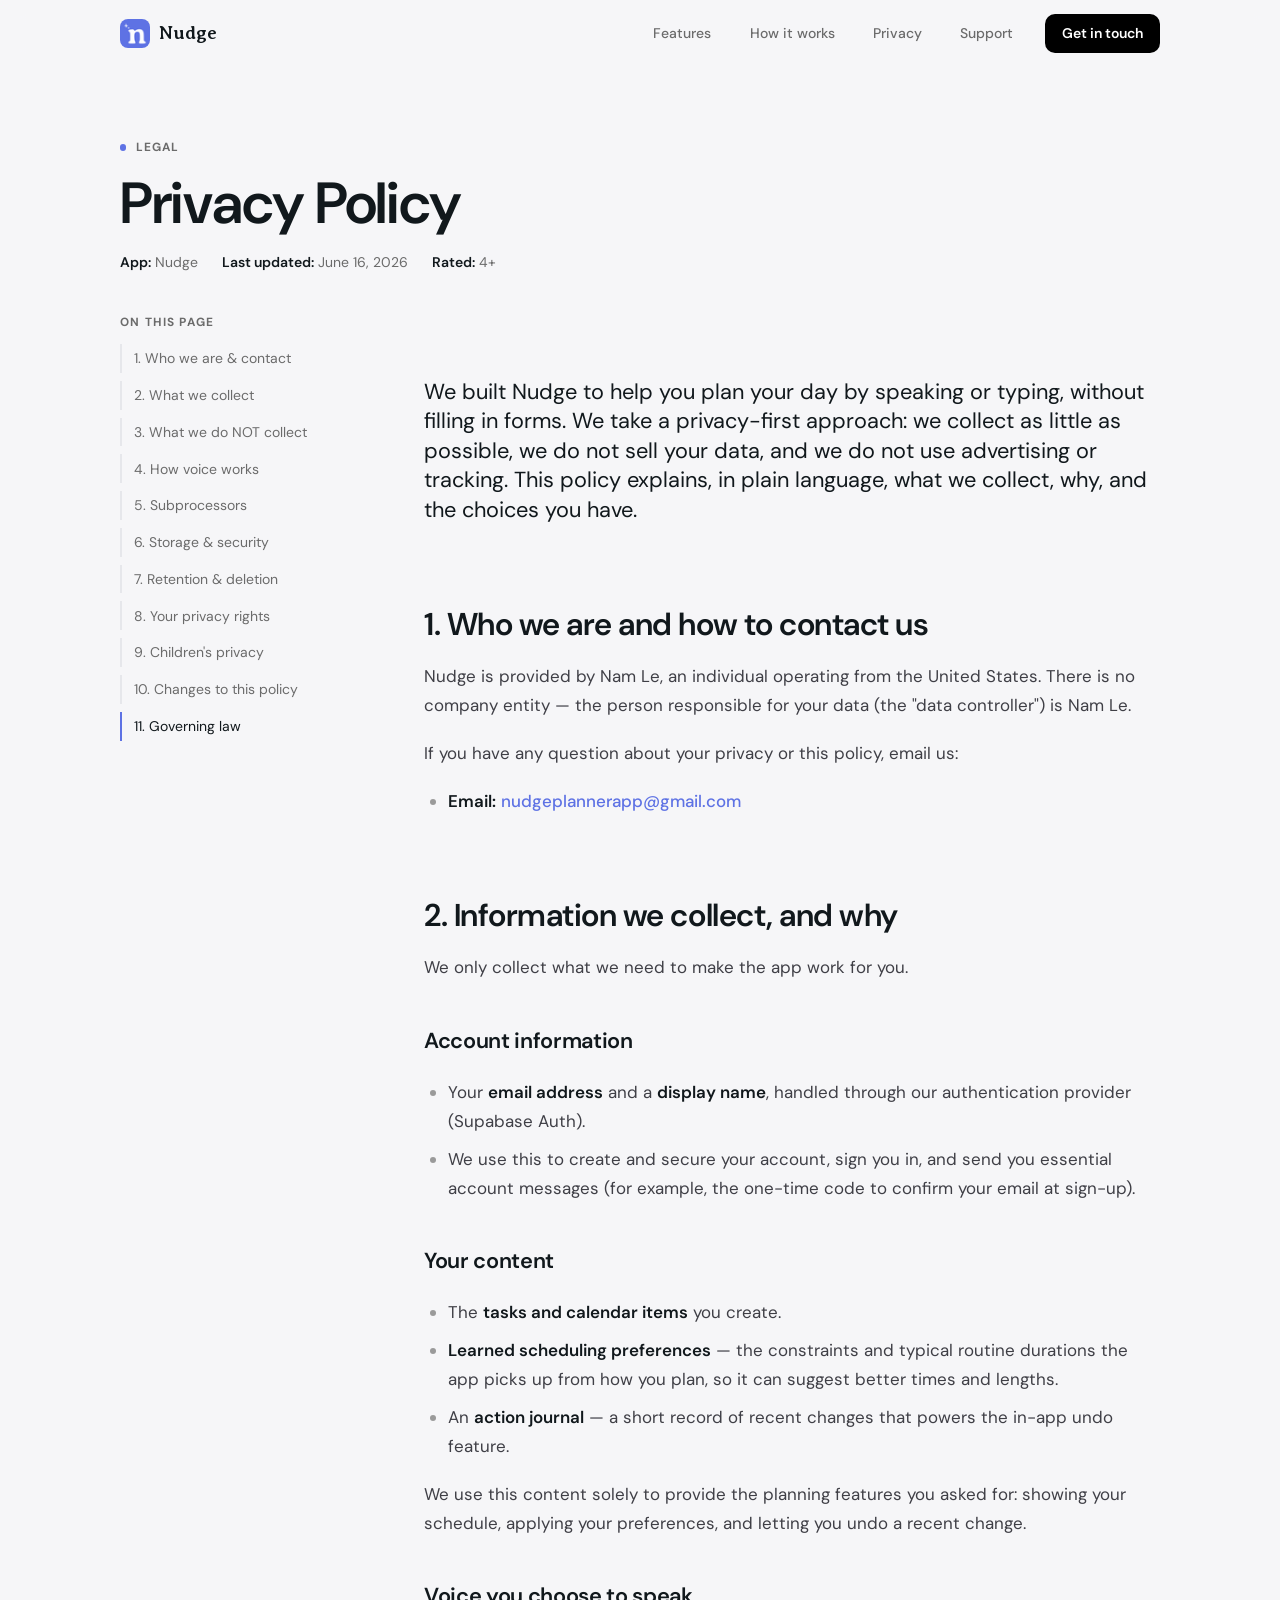
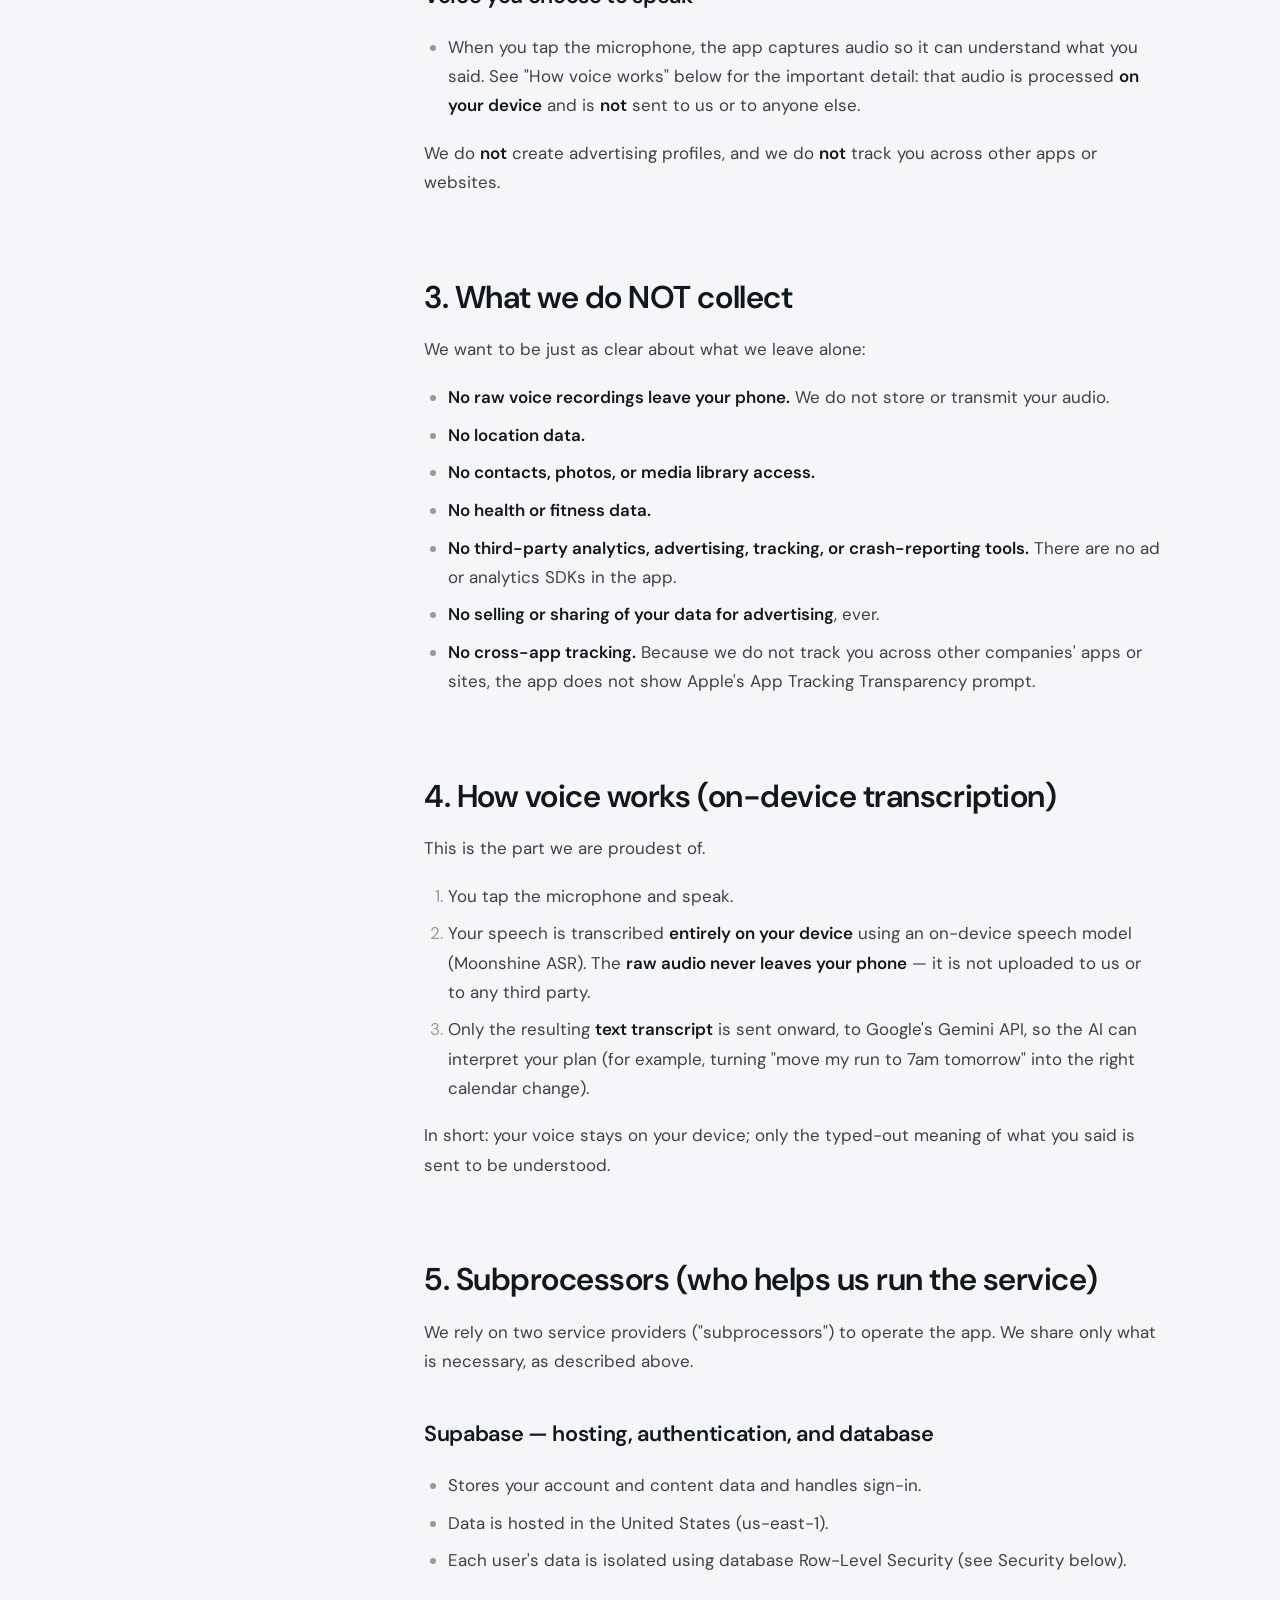
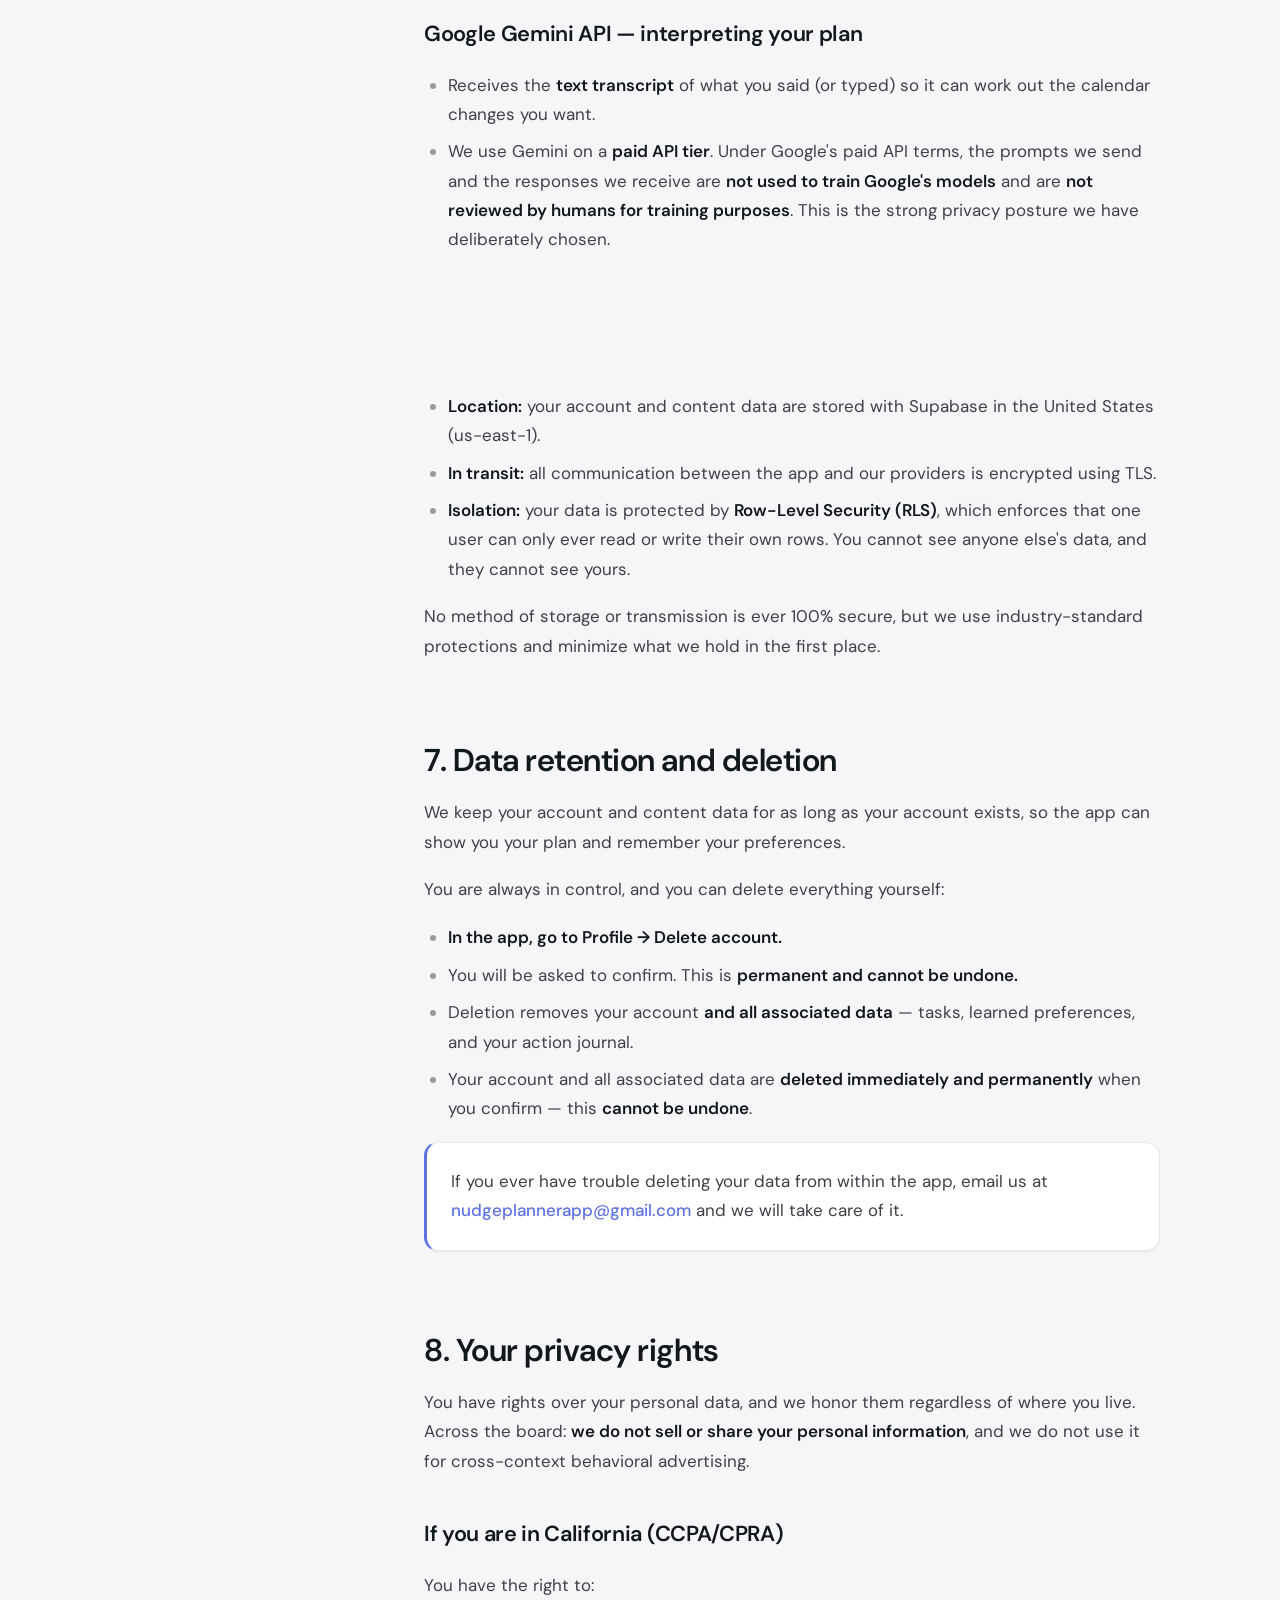
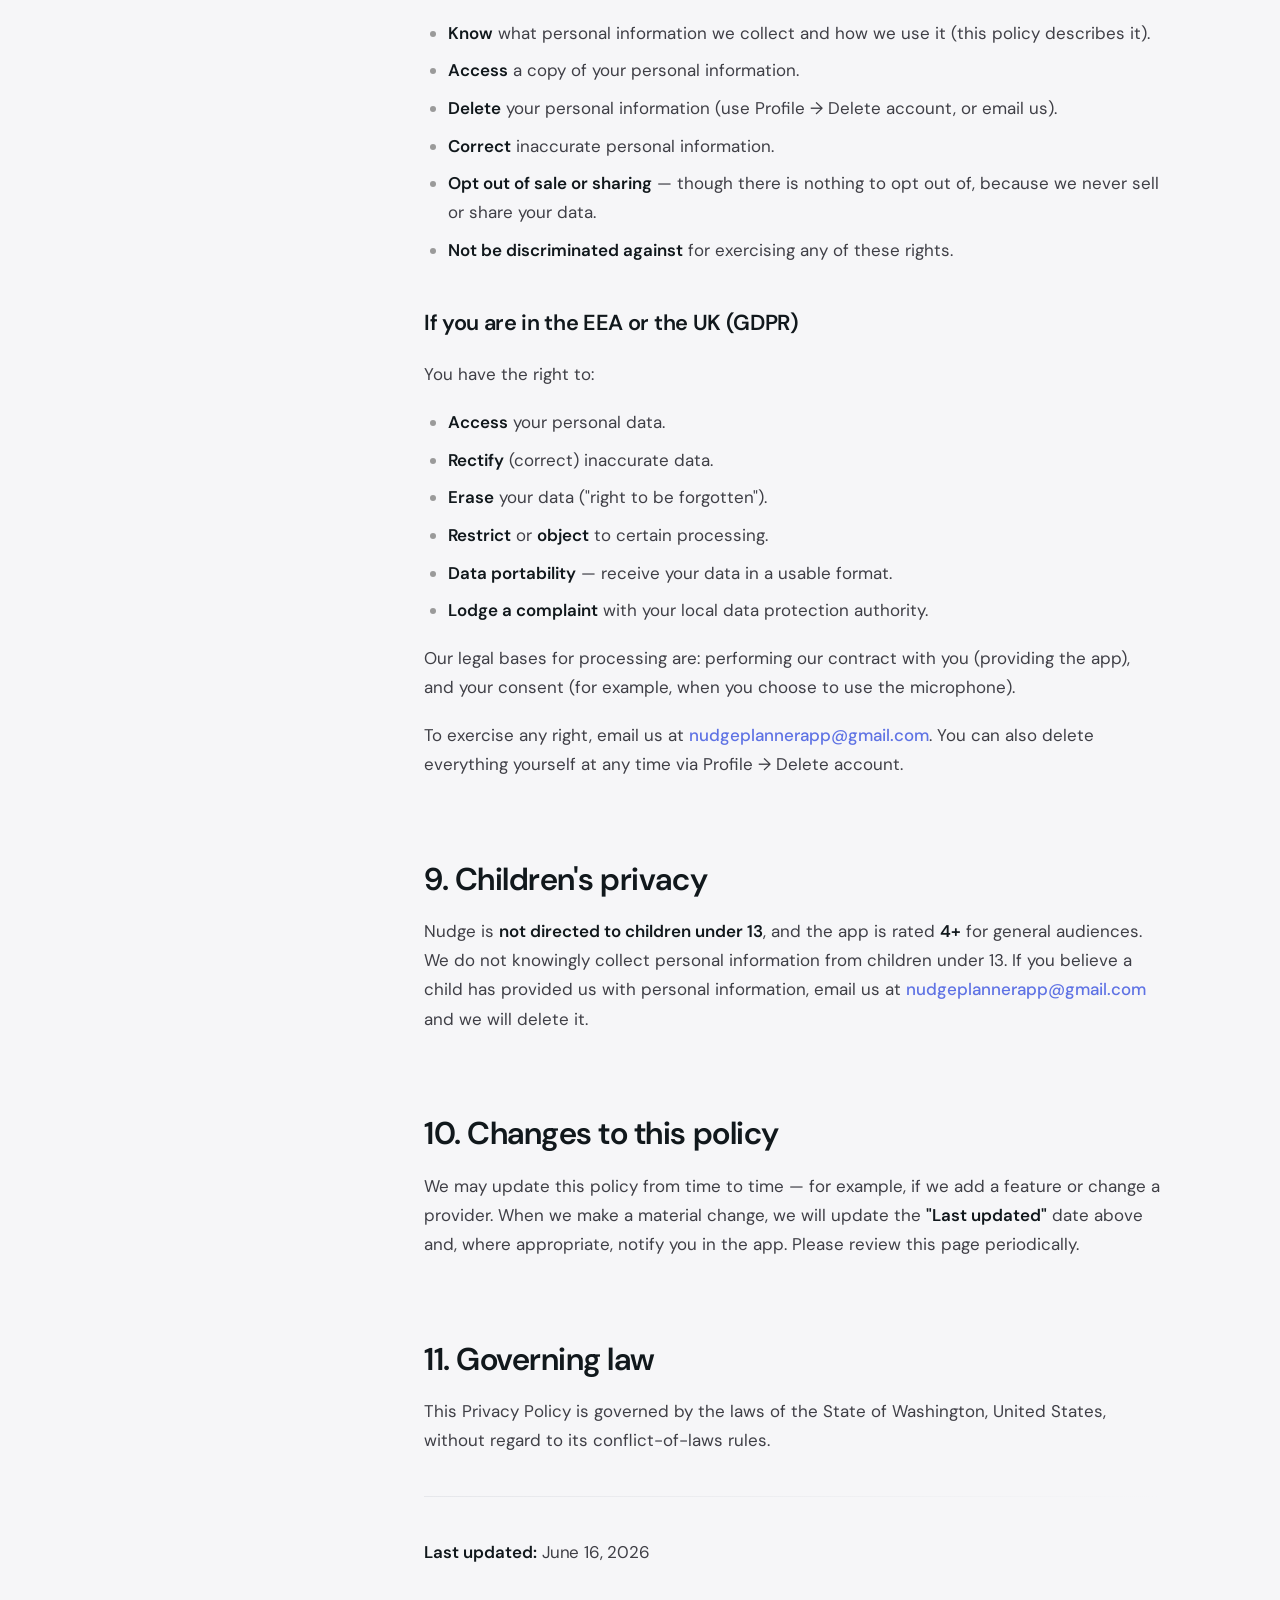
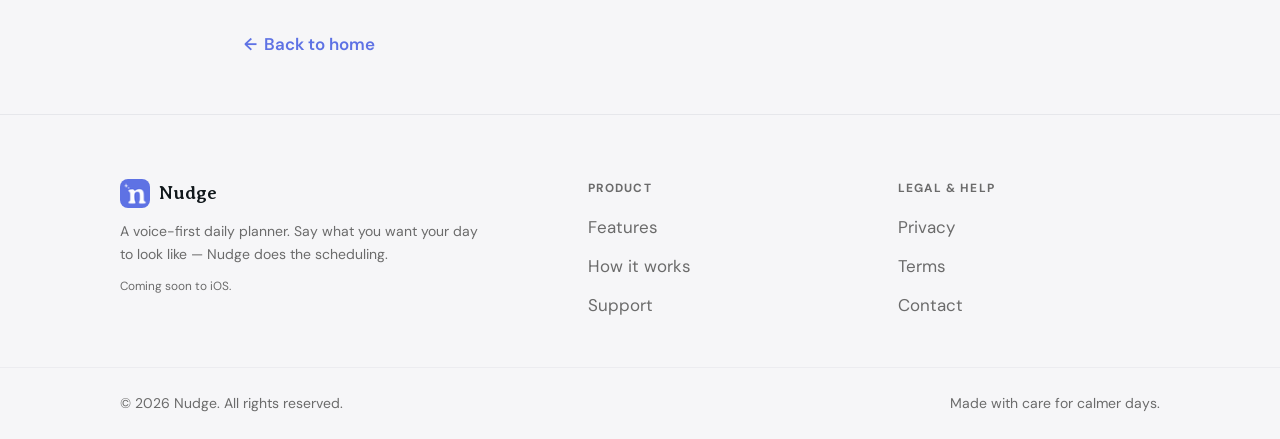
==== commit 47c3a0e1: "New logo: indigo 'n' icon across favicons/apple-touch/og-image + Averia Serif Libre wordmark - Regen" ====
--- a/privacy.html
+++ b/privacy.html
@@ -40,7 +40,7 @@
   <!-- Font: DM Sans (the app's font) -->
   <link rel="preconnect" href="https://fonts.googleapis.com" />
   <link rel="preconnect" href="https://fonts.gstatic.com" crossorigin />
-  <link href="https://fonts.googleapis.com/css2?family=DM+Sans:opsz,wght@9..40,400;9..40,500;9..40,600;9..40,700&display=swap" rel="stylesheet" />
+  <link href="https://fonts.googleapis.com/css2?family=Averia+Serif+Libre:wght@400;700&family=DM+Sans:opsz,wght@9..40,400;9..40,500;9..40,600;9..40,700&display=swap" rel="stylesheet" />
 
   <link rel="stylesheet" href="styles.css" />
 </head>
--- a/styles.css
+++ b/styles.css
@@ -54,6 +54,8 @@
 
   /* ---- TYPE ---- */
   --font-sans:"DM Sans",-apple-system,BlinkMacSystemFont,"Segoe UI",Roboto,Helvetica,Arial,sans-serif;
+  /* Wordmark only — matches the logo glyph. */
+  --font-serif:"Averia Serif Libre",Georgia,"Times New Roman",serif;
 
   /* bimodal: quiet UI cluster, then a cliff to display */
   --fs--2:clamp(0.6875rem,0.66rem + 0.10vw,0.75rem);   /* 11→12 micro/eyebrow */
@@ -296,7 +298,7 @@
 }
 .brand:hover{ color:var(--text); text-decoration:none; }
 .brand img{ width:1.85rem; height:1.85rem; border-radius:8px; }
-.brand span{ line-height:1; }
+.brand span{ font-family:var(--font-serif); letter-spacing:normal; line-height:1; }
 
 .site-nav{ display:flex; align-items:center; gap:clamp(0.5rem,2vw,1.6rem); }
 .site-nav a{
@@ -650,14 +652,8 @@
 
 /* second device offset + callout list visibility */
 @media (min-width:60rem){
-  .device--listening{
-    display:block;
-    position:absolute; top:0; left:0;
-    transform:translate(16%,-7%) scale(.92);
-    opacity:.82; z-index:0;
-  }
   .device--planned{ position:relative; z-index:1; }
-  .listen-card{ display:none; }     /* second device carries it on desktop */
+  .listen-card{ display:none; }     /* desktop hero is the single planned device */
 }
 @media (min-width:64rem){
   .device-callout-list{ display:none; }   /* pins carry it on wide desktop */
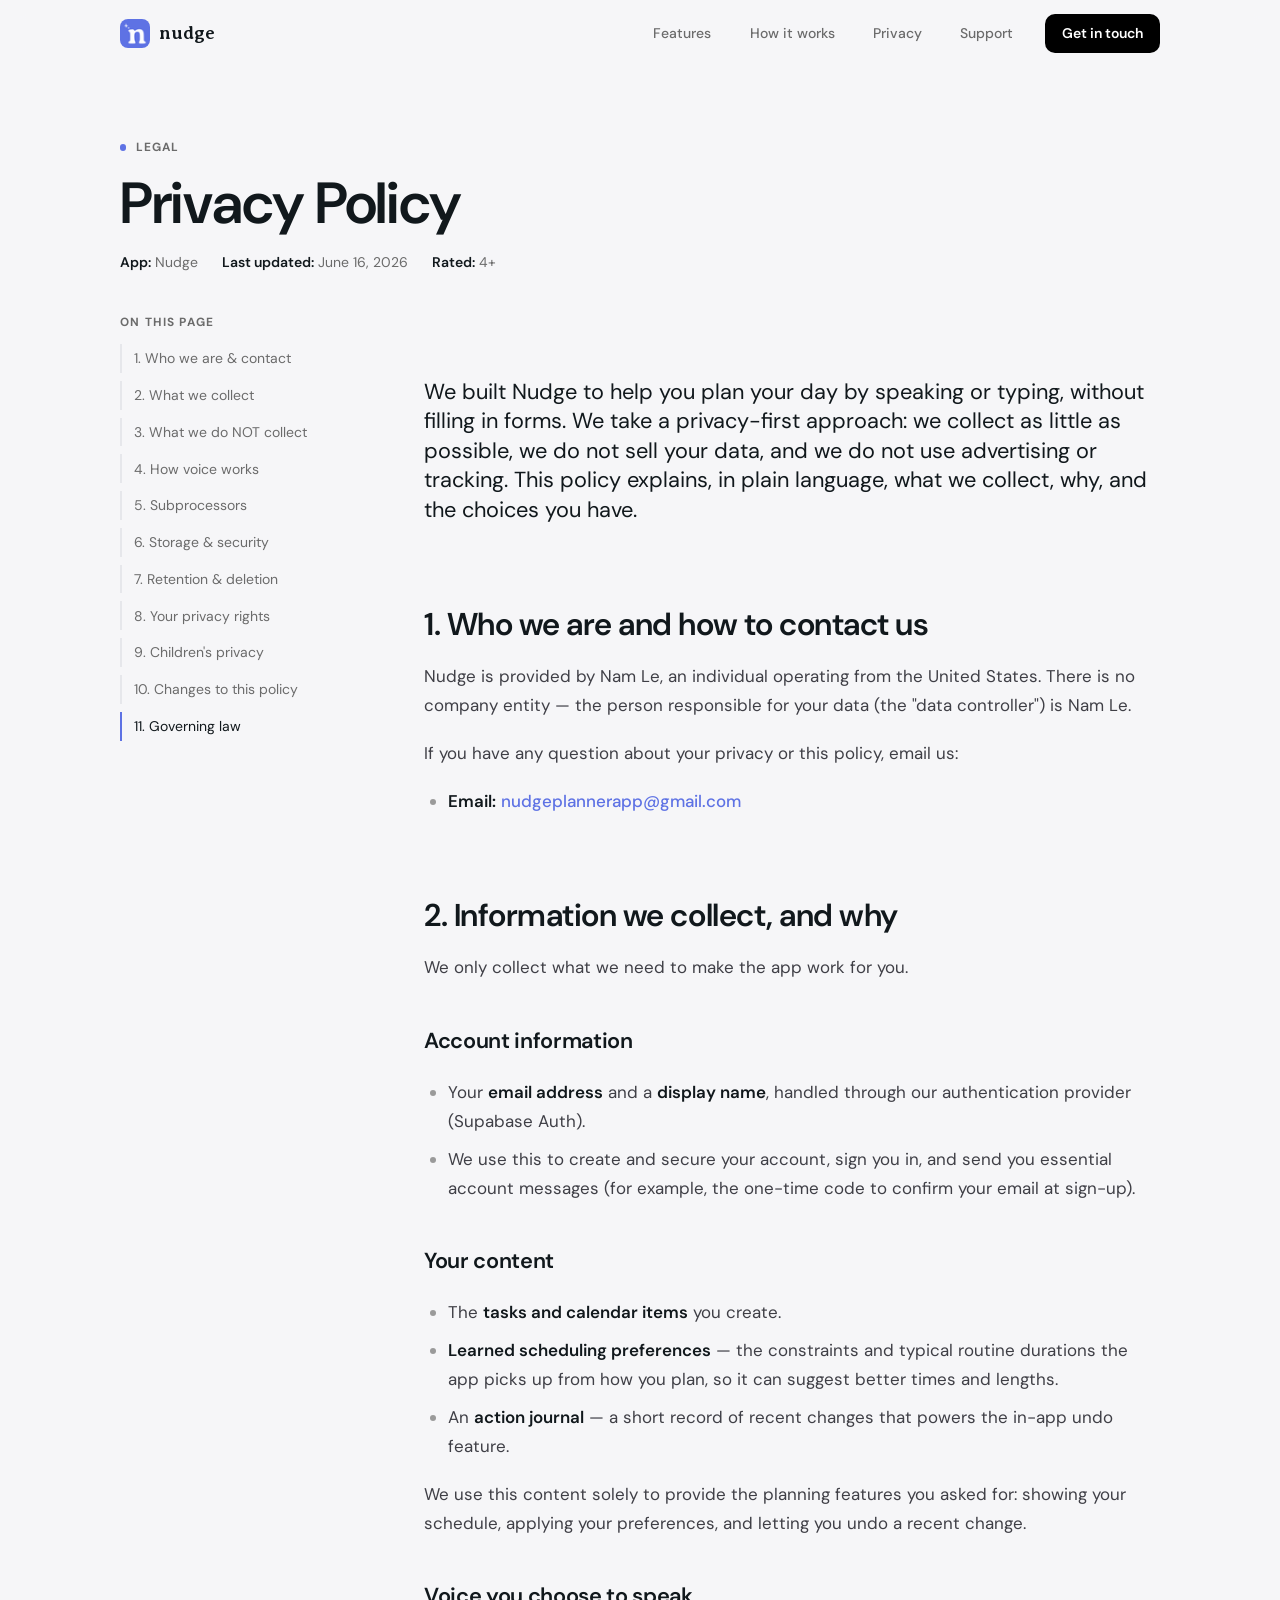
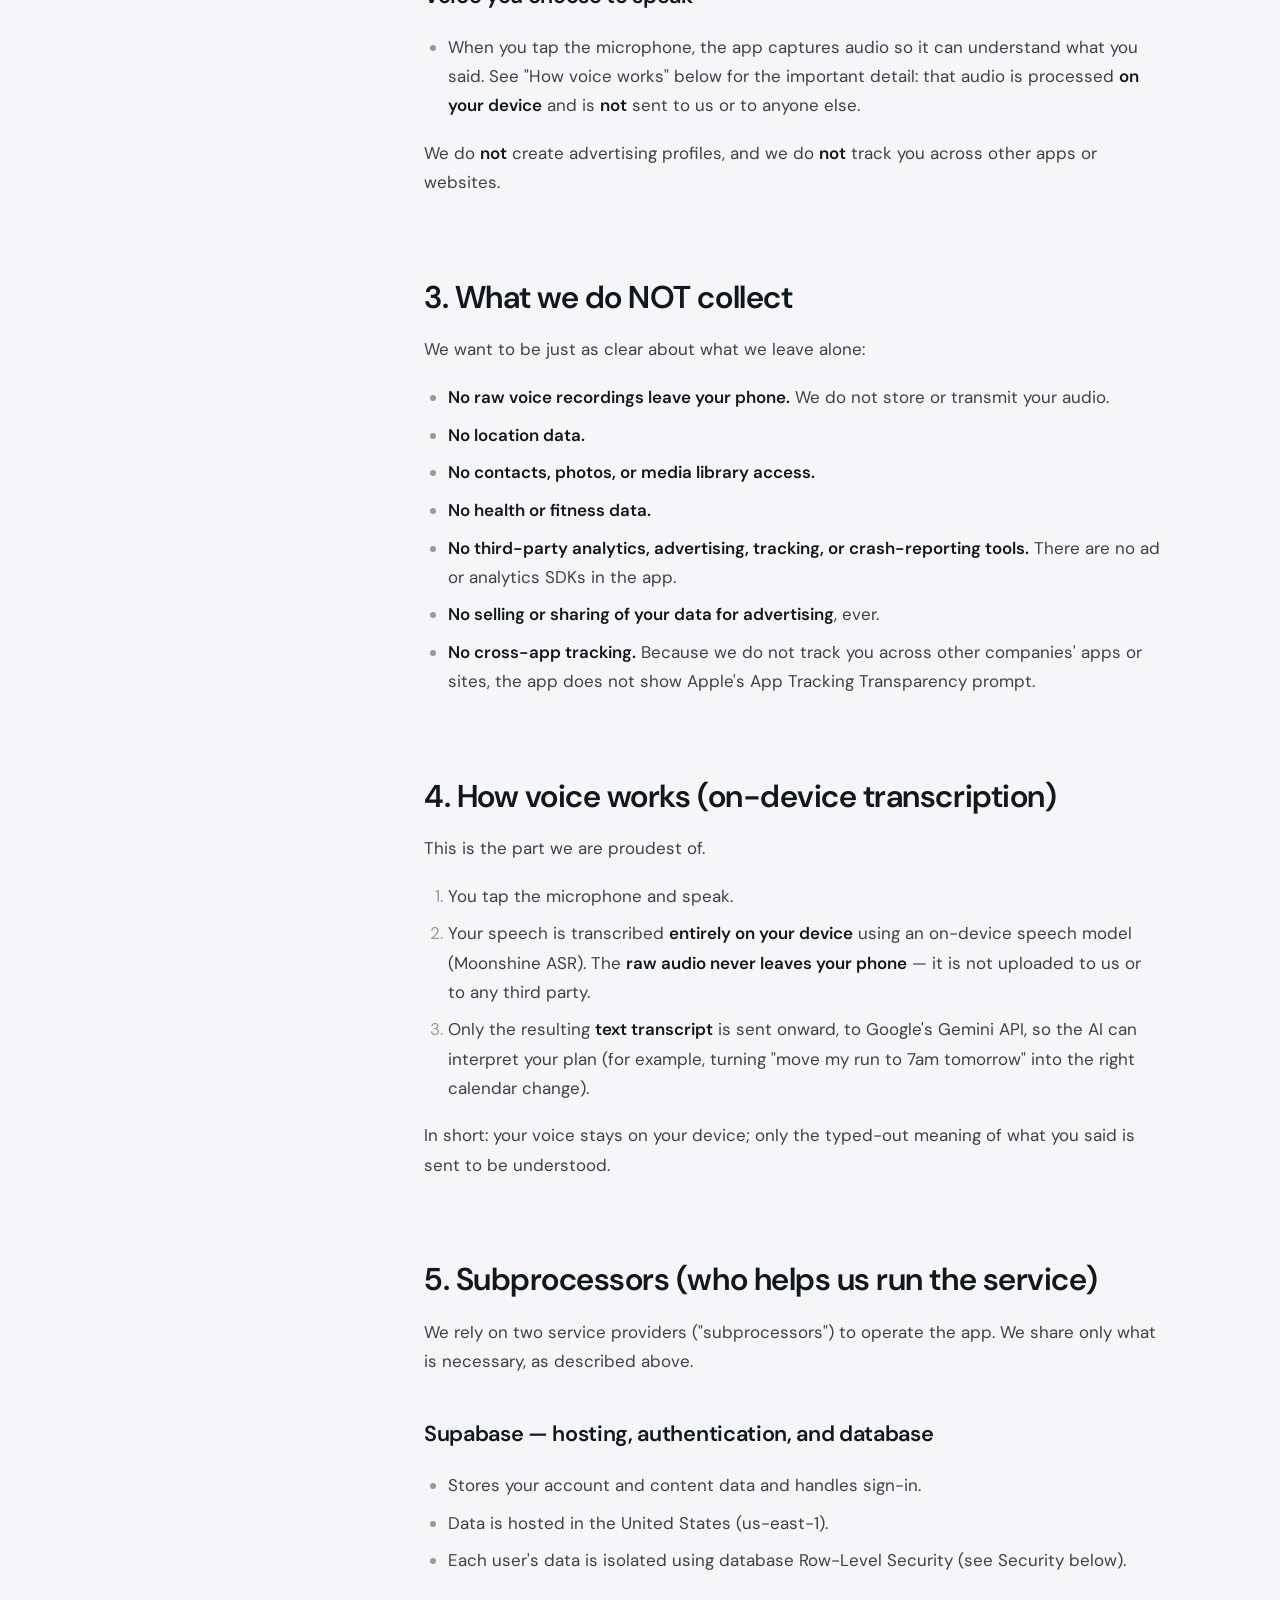
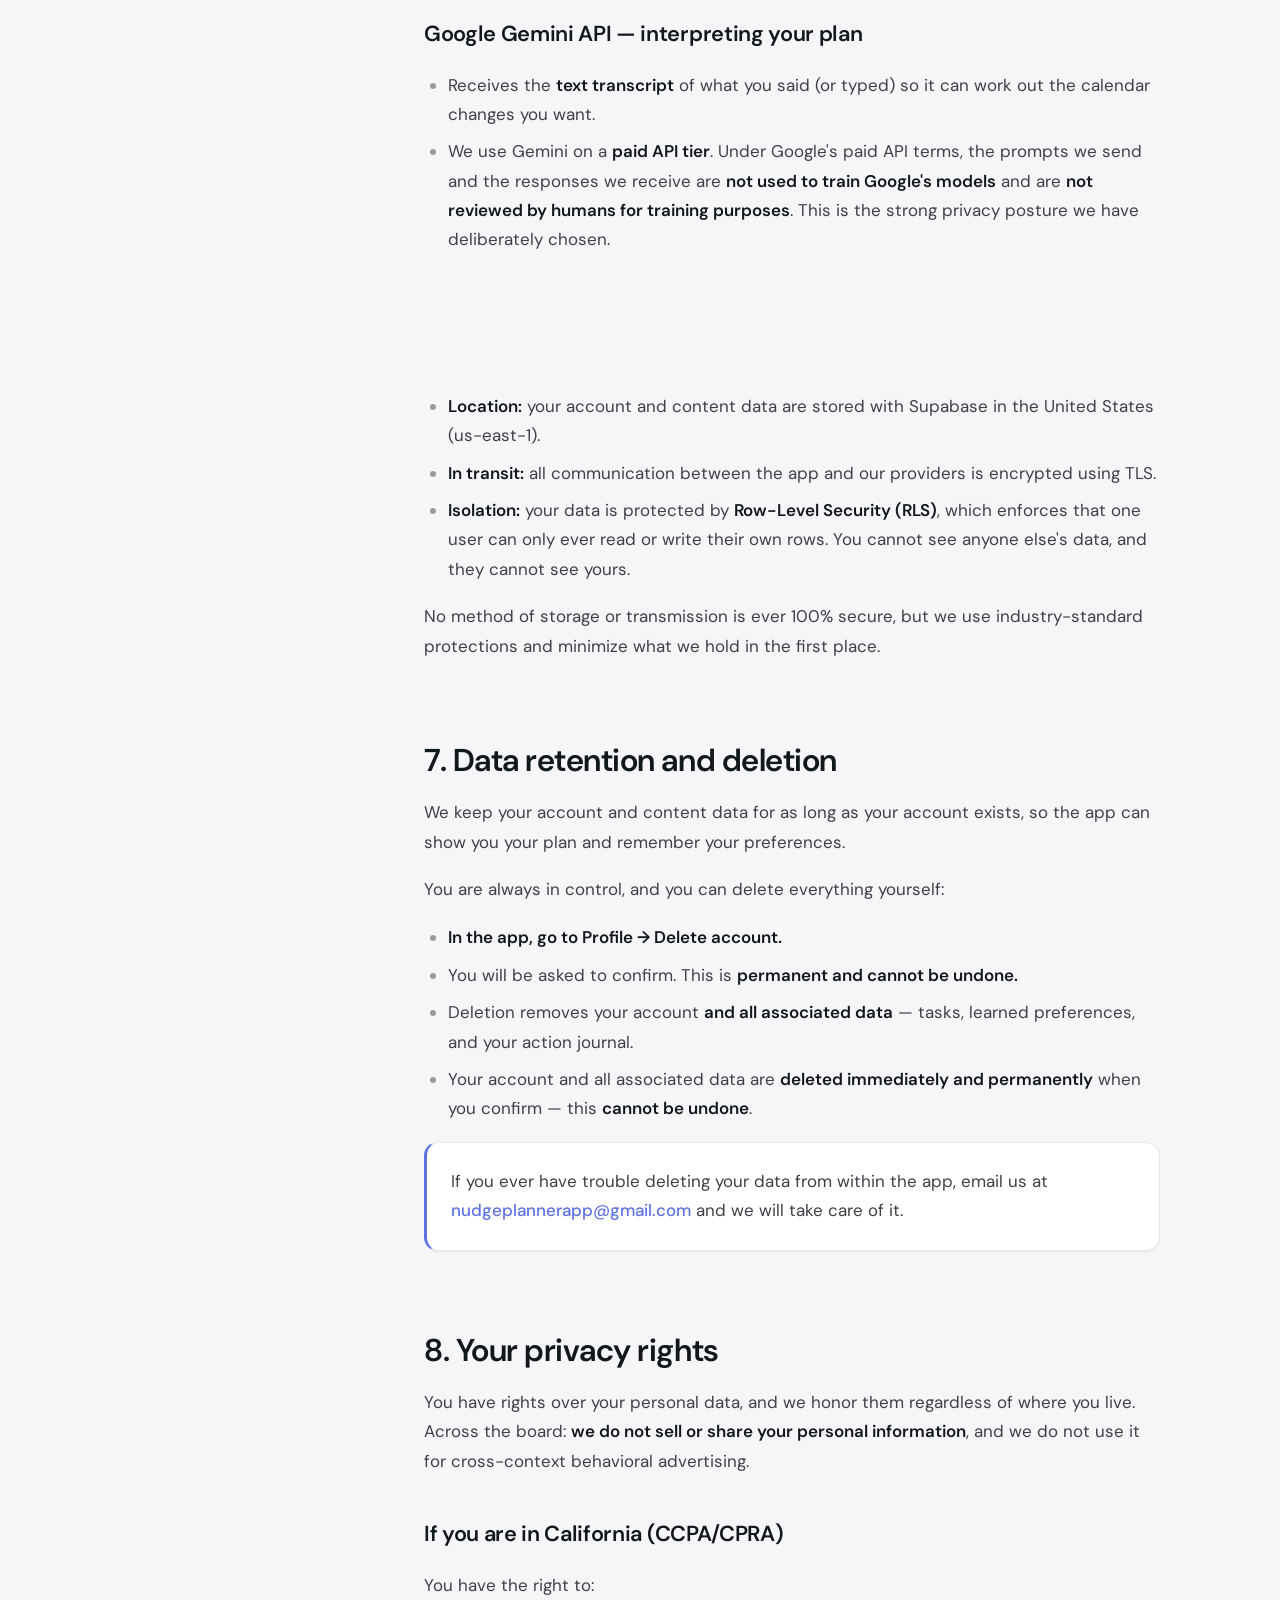
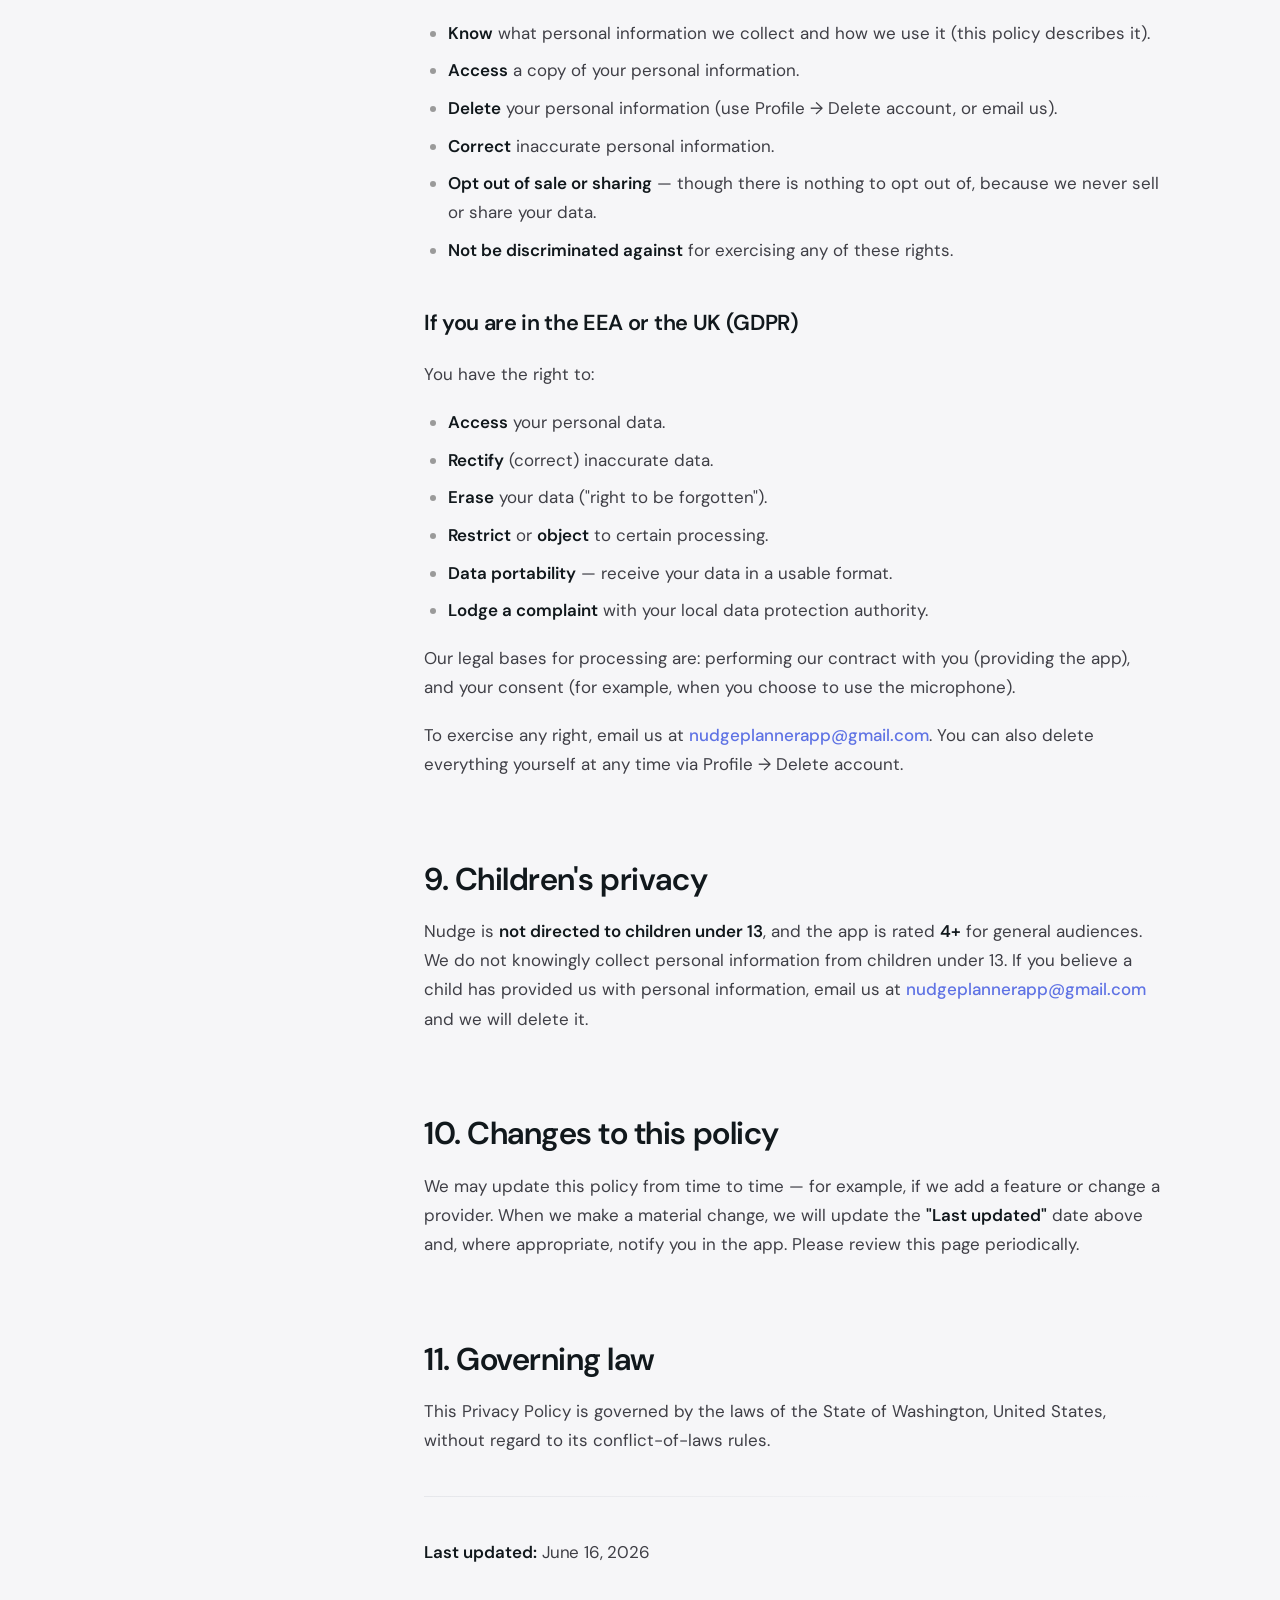
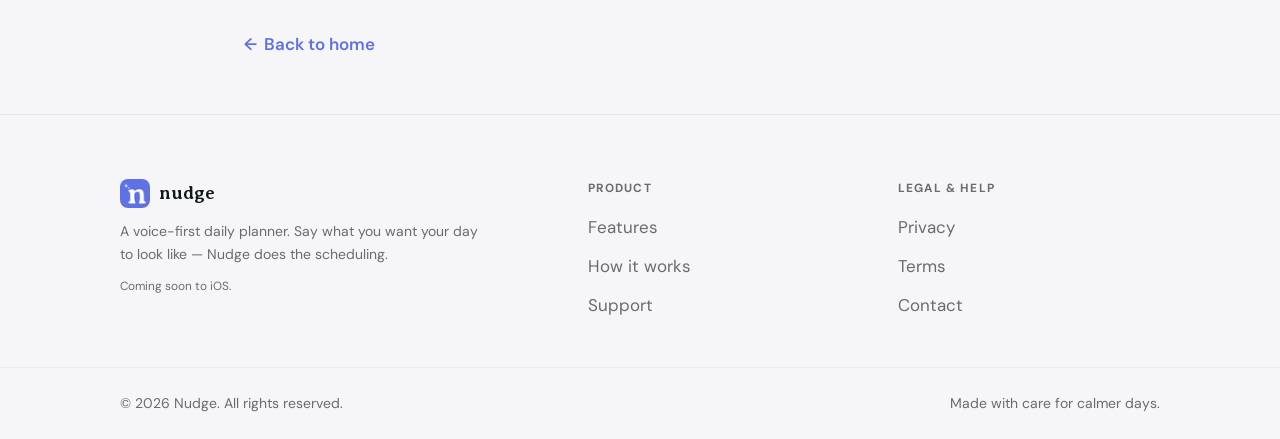
==== commit 5f321c75: "Wordmark: lowercase 'nudge' to match the logo glyph (nav, footer, og-image) Co-Authored-By: Claude O" ====
--- a/privacy.html
+++ b/privacy.html
@@ -53,7 +53,7 @@
     <div class="container">
       <a class="brand" href="index.html" aria-label="Nudge — home">
         <img src="assets/favicon-32.png" alt="" width="32" height="32" />
-        <span>Nudge</span>
+        <span>nudge</span>
       </a>
       <nav class="site-nav" aria-label="Primary">
         <a class="nav-secondary" href="index.html#features">Features</a>
@@ -231,7 +231,7 @@
       <div class="footer-brand">
         <a class="brand" href="index.html" aria-label="Nudge — home">
           <img src="assets/favicon-32.png" alt="" width="32" height="32" />
-          <span>Nudge</span>
+          <span>nudge</span>
         </a>
         <p>A voice-first daily planner. Say what you want your day to look like — Nudge does the scheduling.</p>
         <span class="soon">Coming soon to iOS.</span>
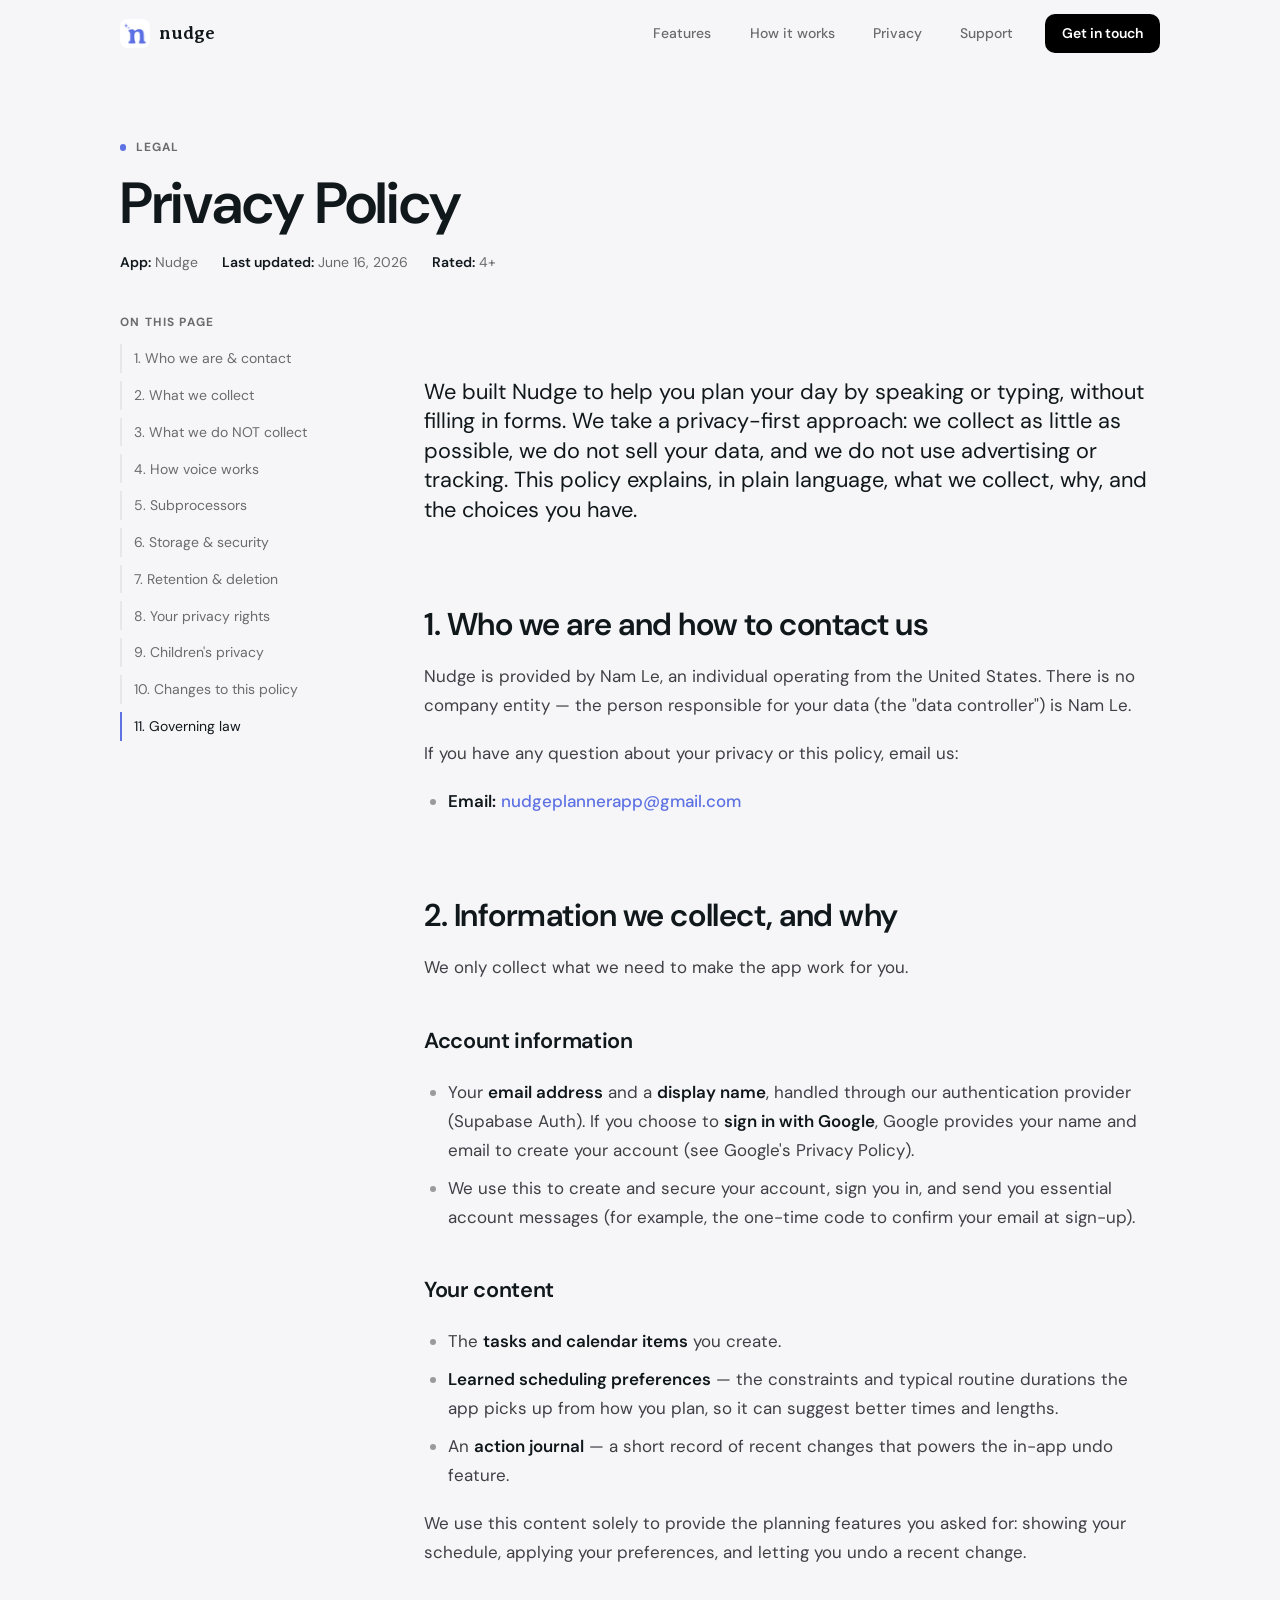
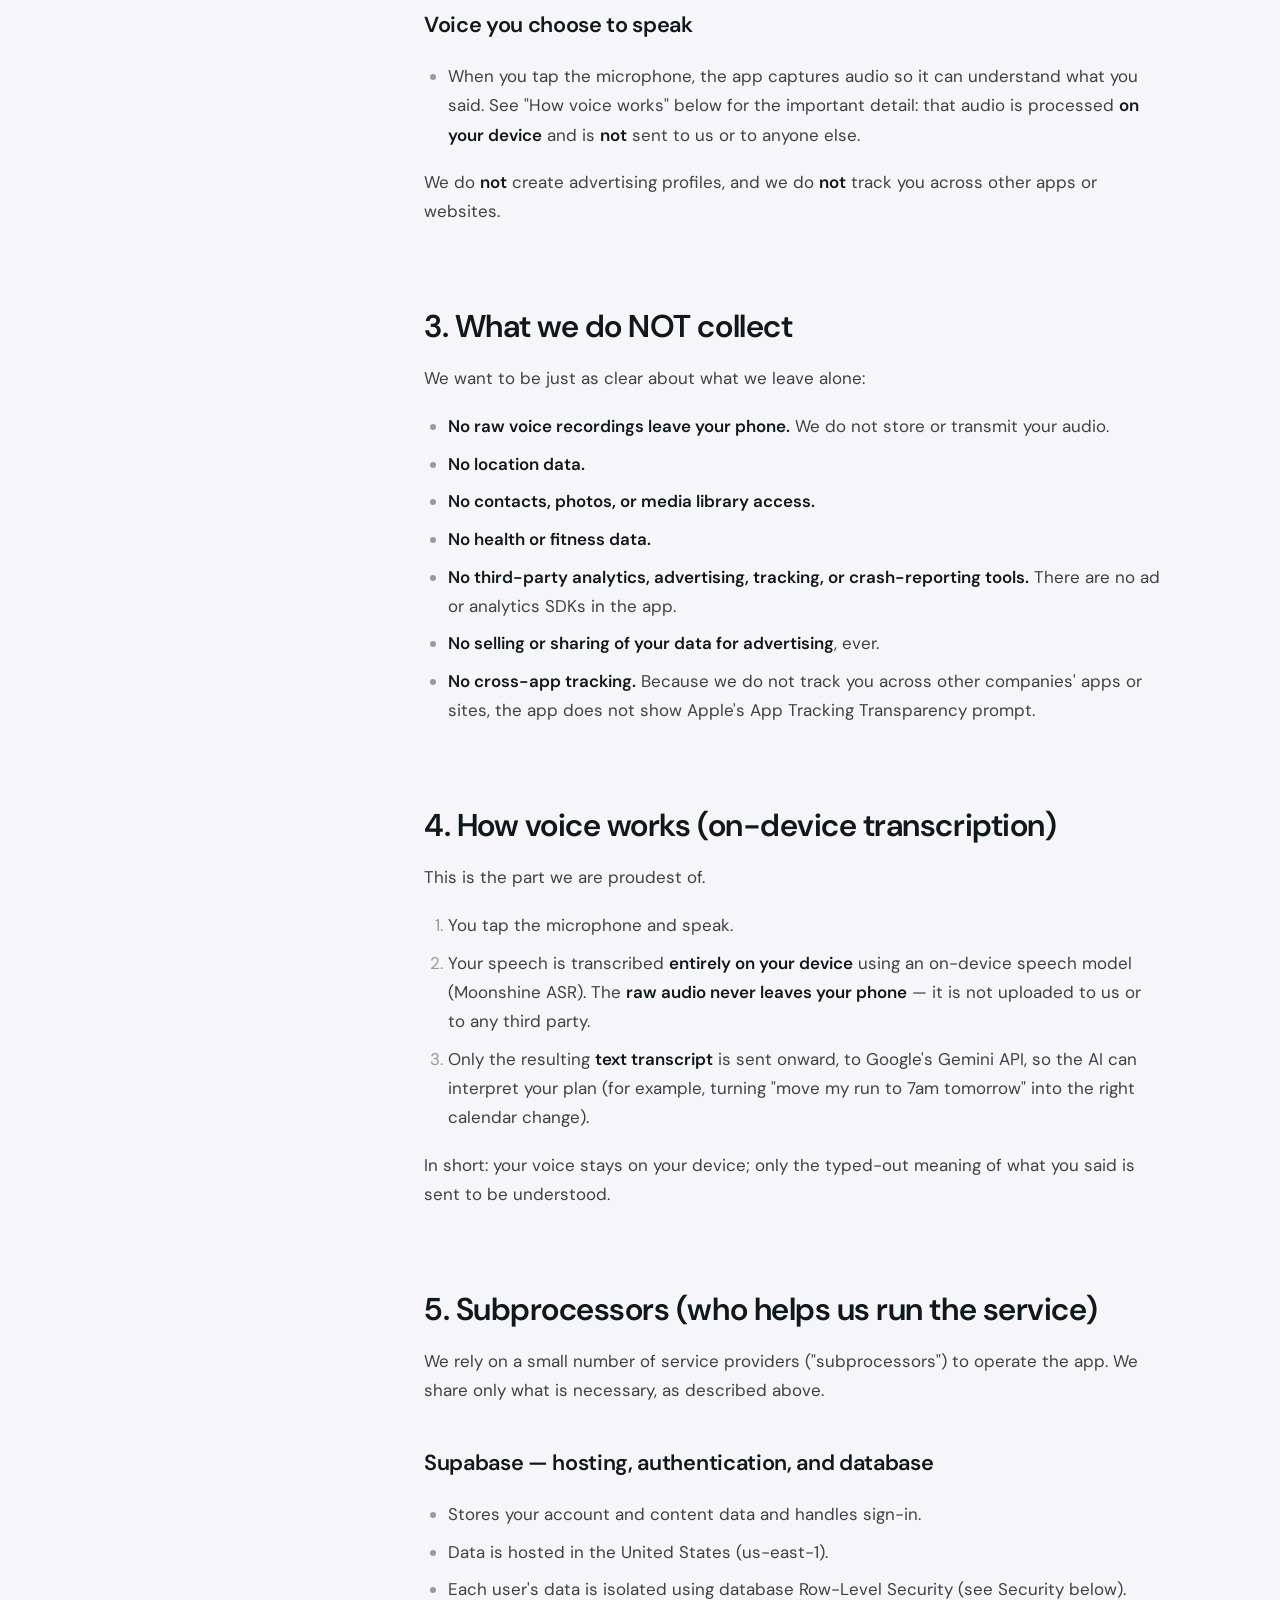
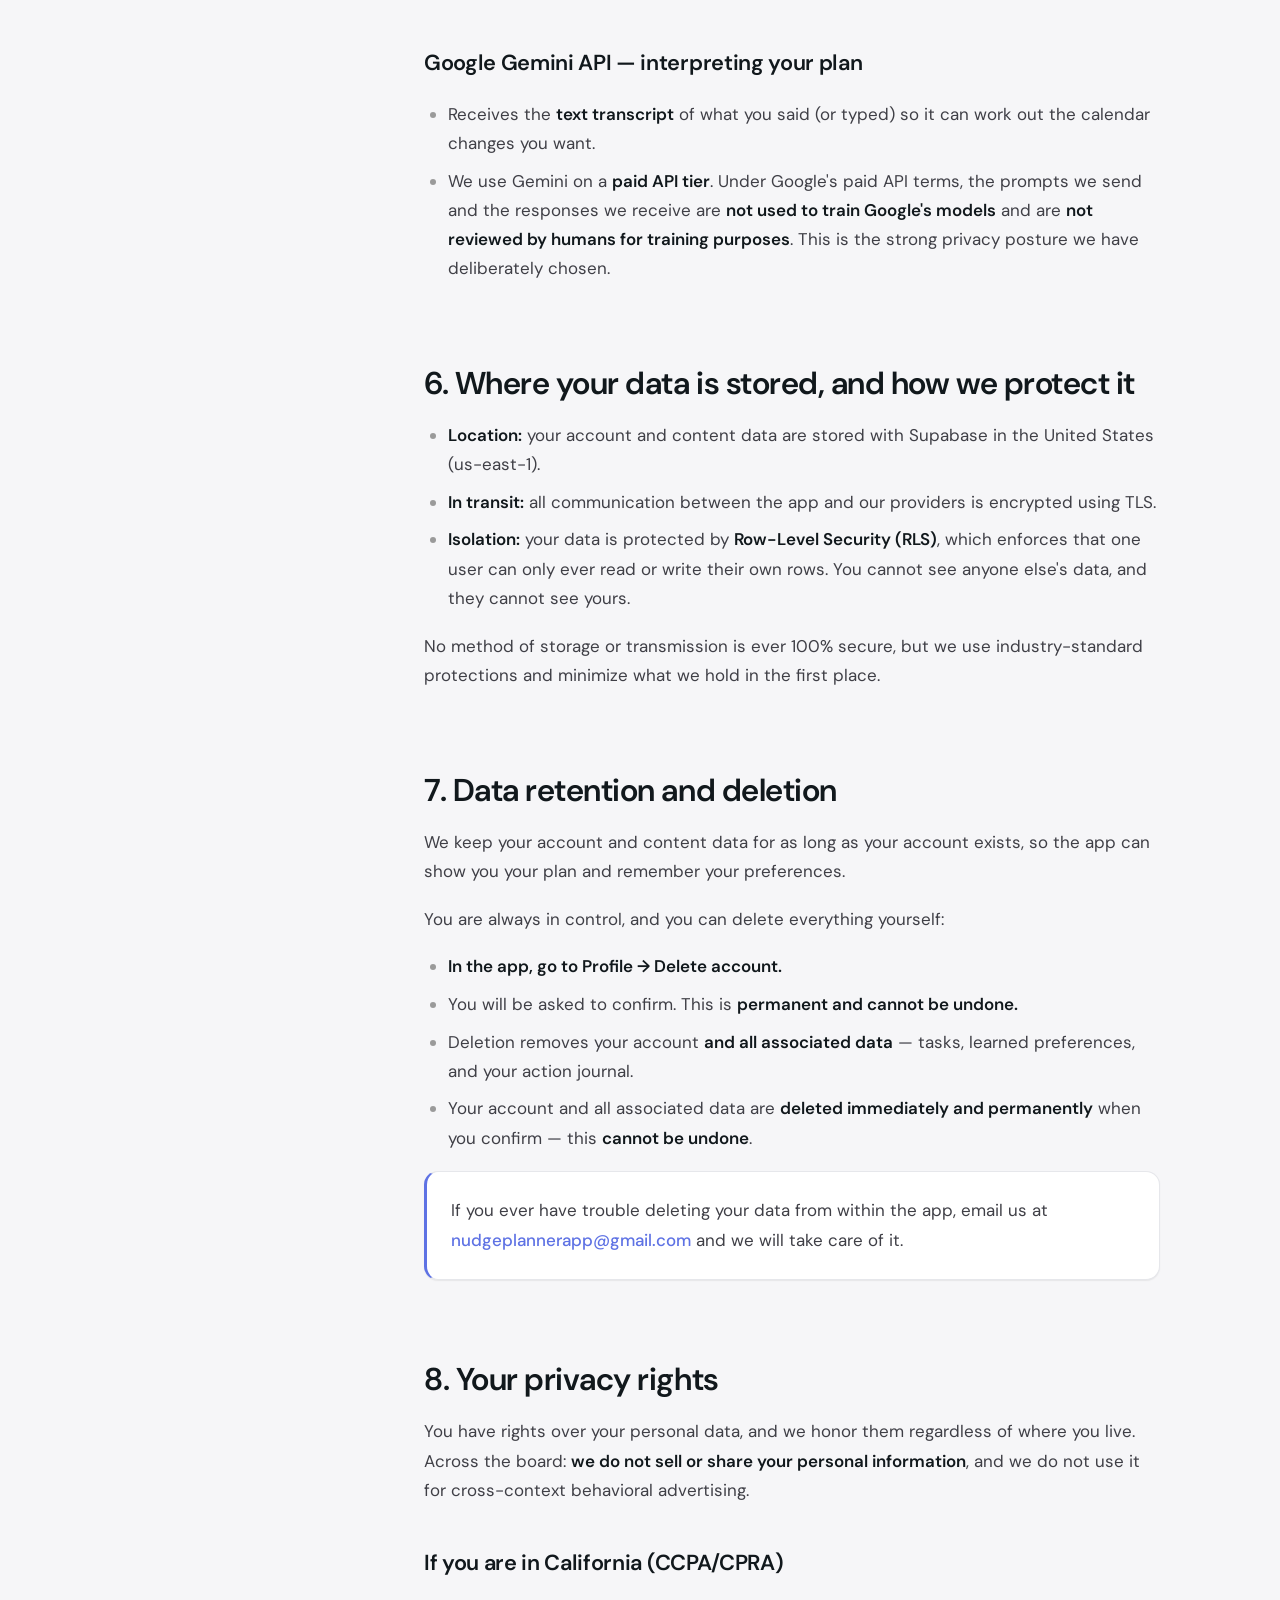
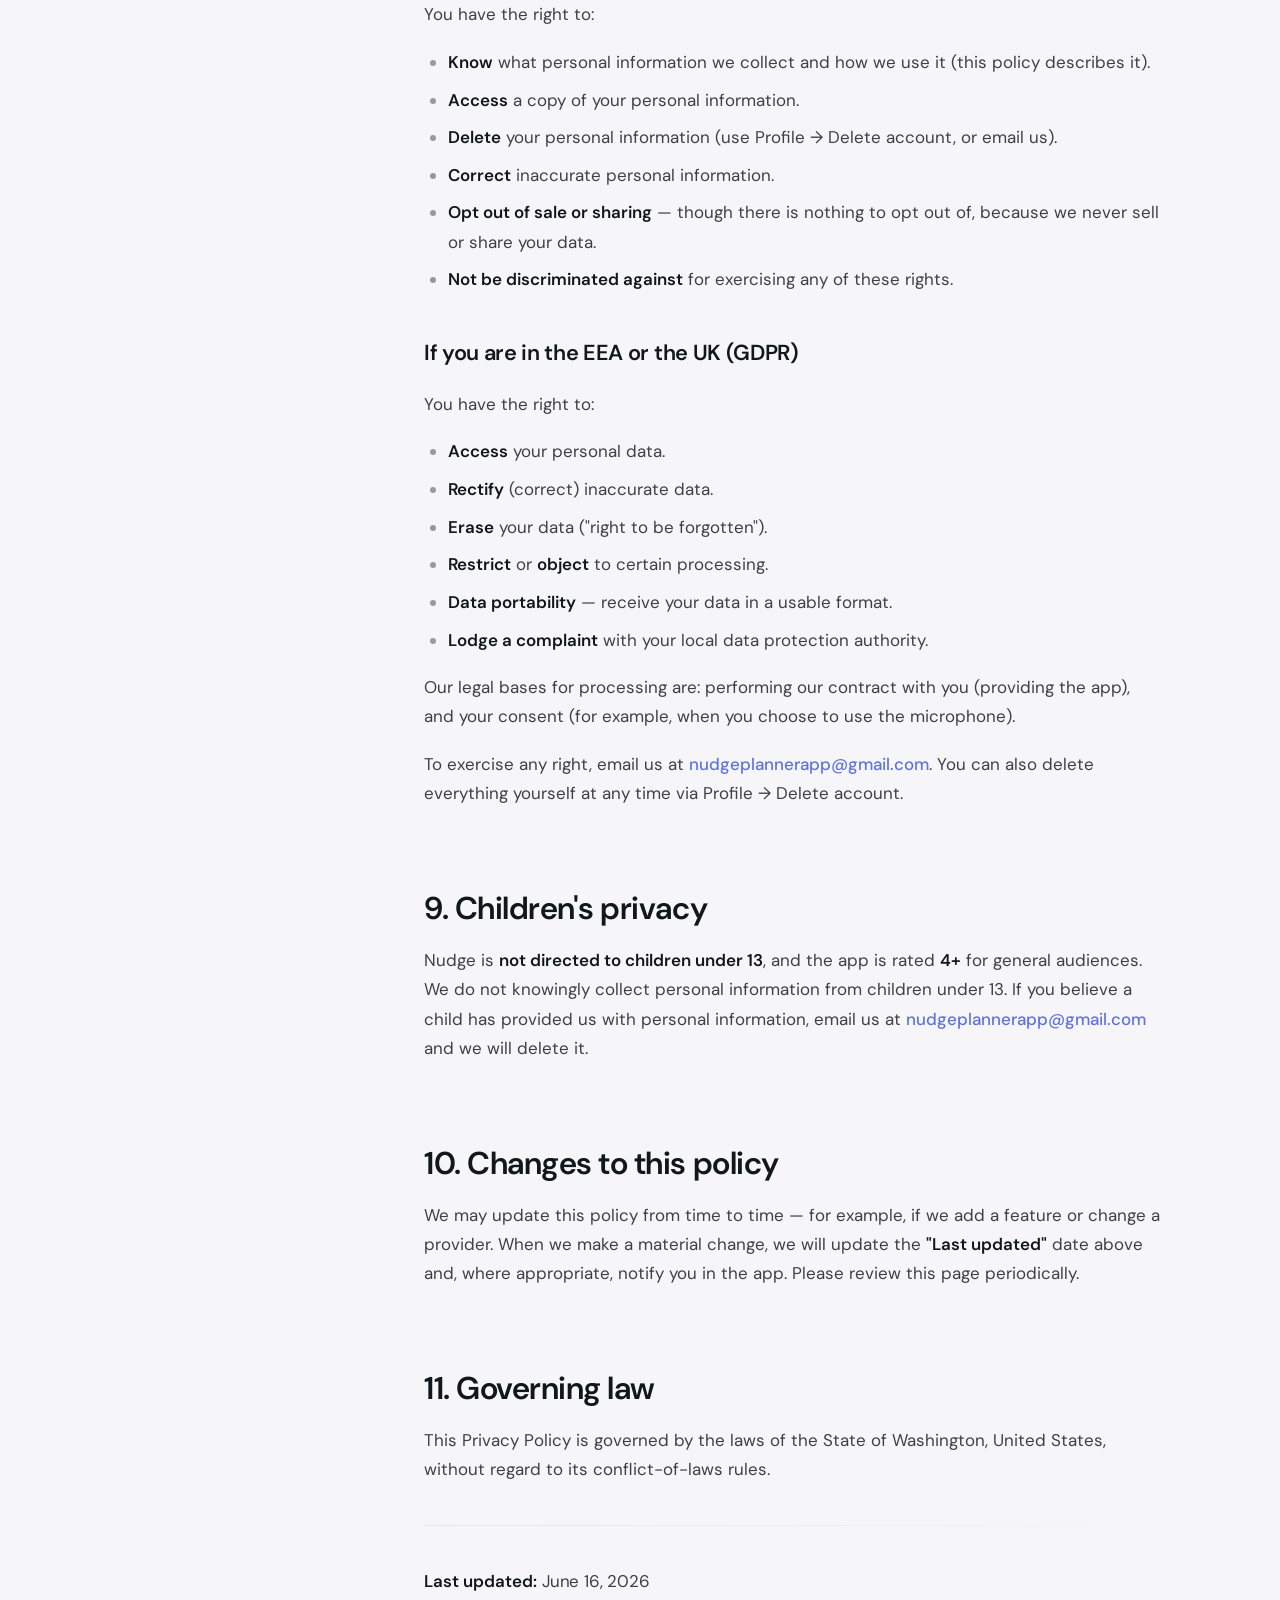
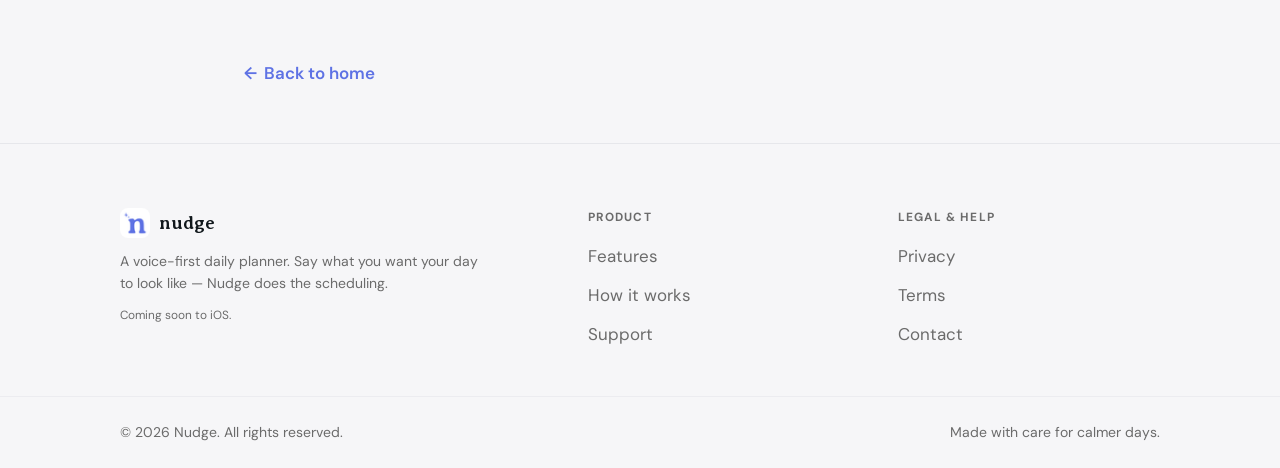
==== commit 71b568f6: "Review-accuracy: remove false 'type instead of speaking' claim; disclose Google Sign-In as identity " ====
--- a/privacy.html
+++ b/privacy.html
@@ -110,7 +110,7 @@
         <p>We only collect what we need to make the app work for you.</p>
         <h3>Account information</h3>
         <ul>
-          <li>Your <strong>email address</strong> and a <strong>display name</strong>, handled through our authentication provider (Supabase Auth).</li>
+          <li>Your <strong>email address</strong> and a <strong>display name</strong>, handled through our authentication provider (Supabase Auth). If you choose to <strong>sign in with Google</strong>, Google provides your name and email to create your account (see Google's Privacy Policy).</li>
           <li>We use this to create and secure your account, sign you in, and send you essential account messages (for example, the one-time code to confirm your email at sign-up).</li>
         </ul>
         <h3>Your content</h3>
@@ -148,7 +148,7 @@
         <p>In short: your voice stays on your device; only the typed-out meaning of what you said is sent to be understood.</p>
 
         <h2 id="s5" data-reveal>5. Subprocessors (who helps us run the service)</h2>
-        <p>We rely on two service providers ("subprocessors") to operate the app. We share only what is necessary, as described above.</p>
+        <p>We rely on a small number of service providers ("subprocessors") to operate the app. We share only what is necessary, as described above.</p>
         <h3>Supabase — hosting, authentication, and database</h3>
         <ul>
           <li>Stores your account and content data and handles sign-in.</li>
